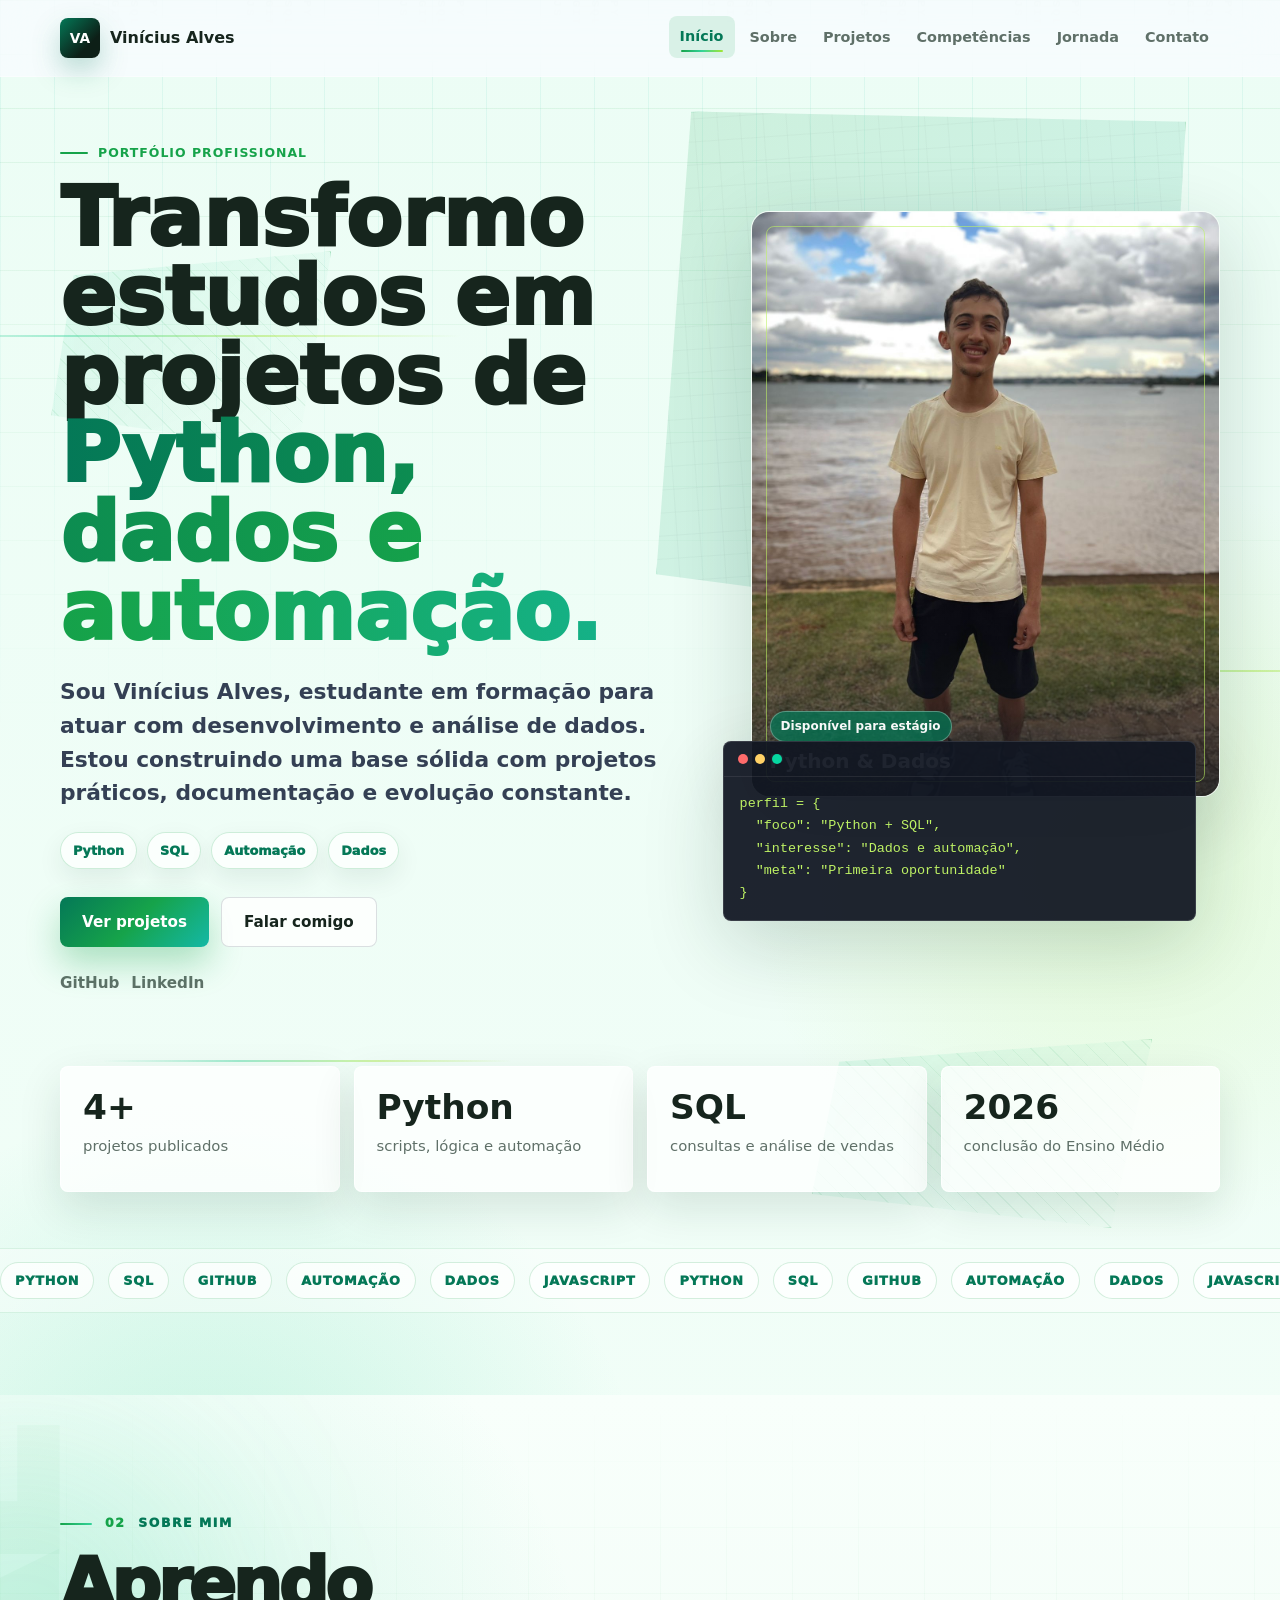
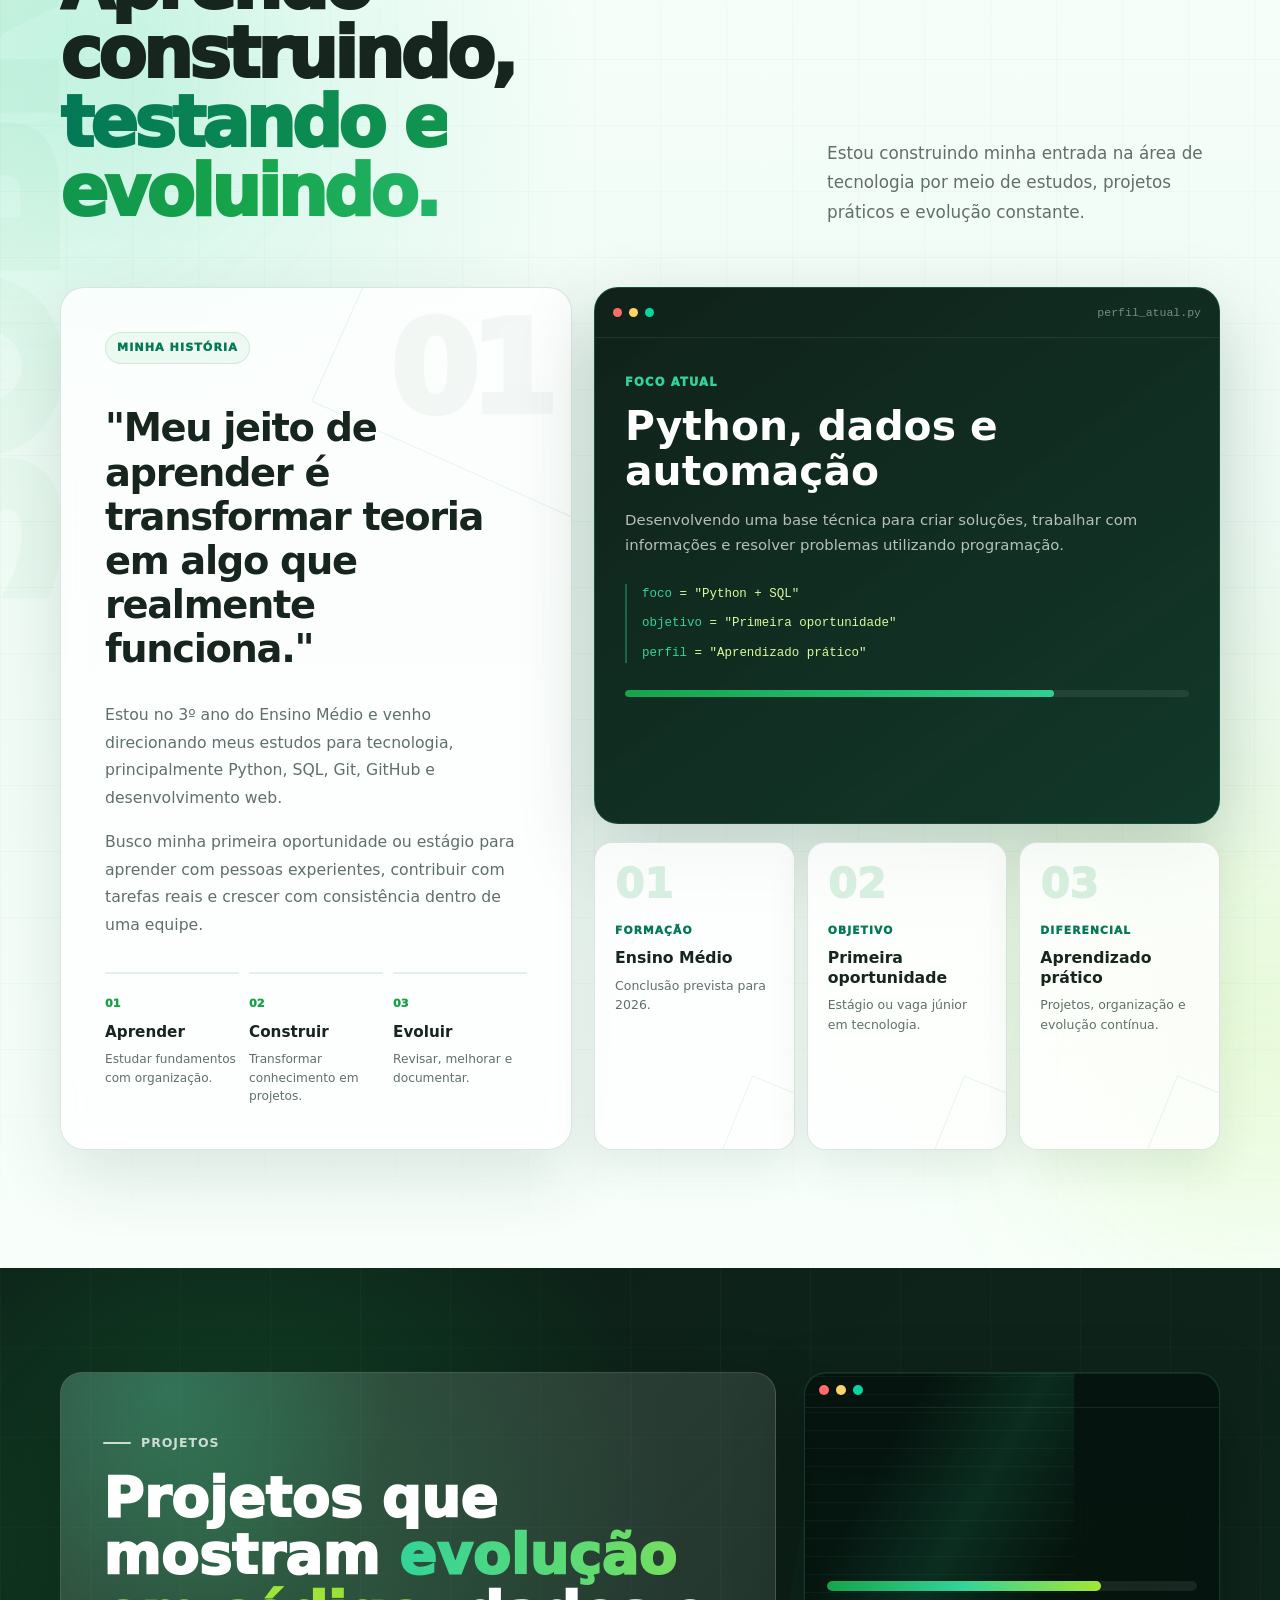
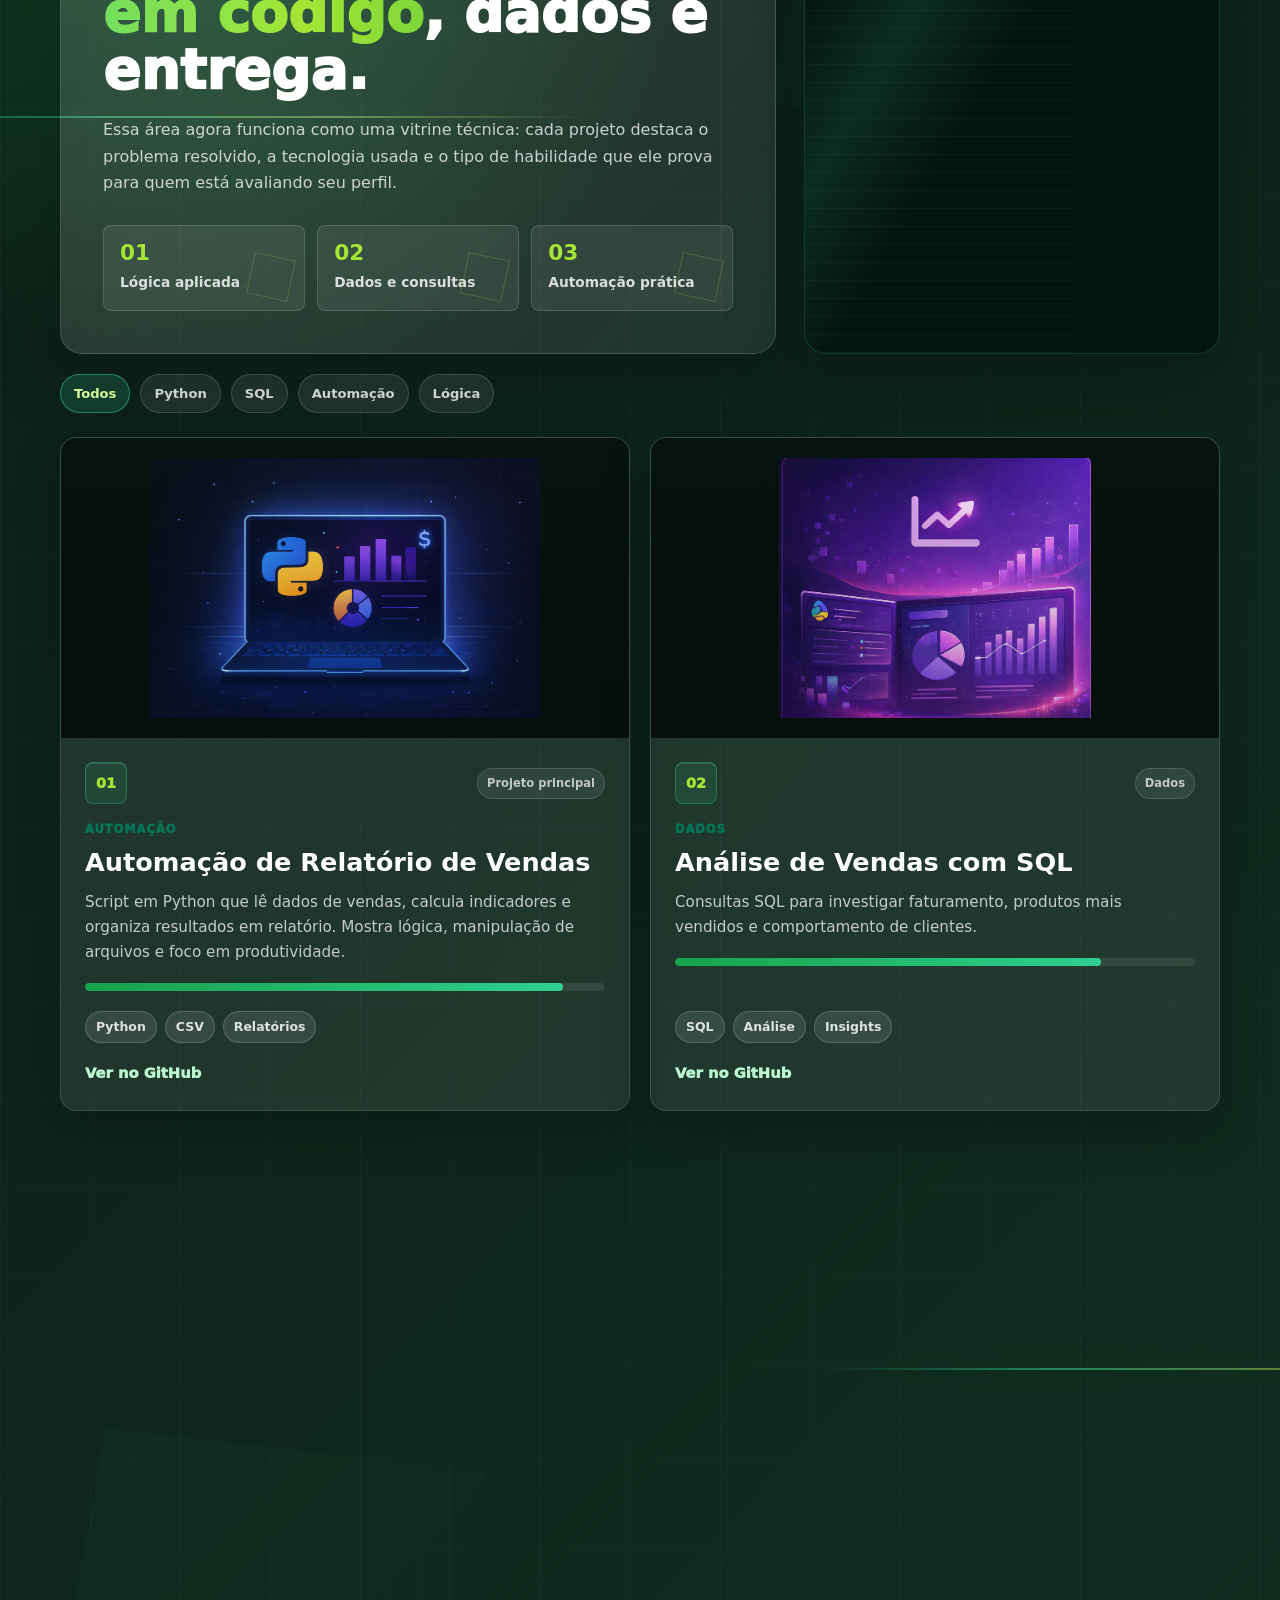
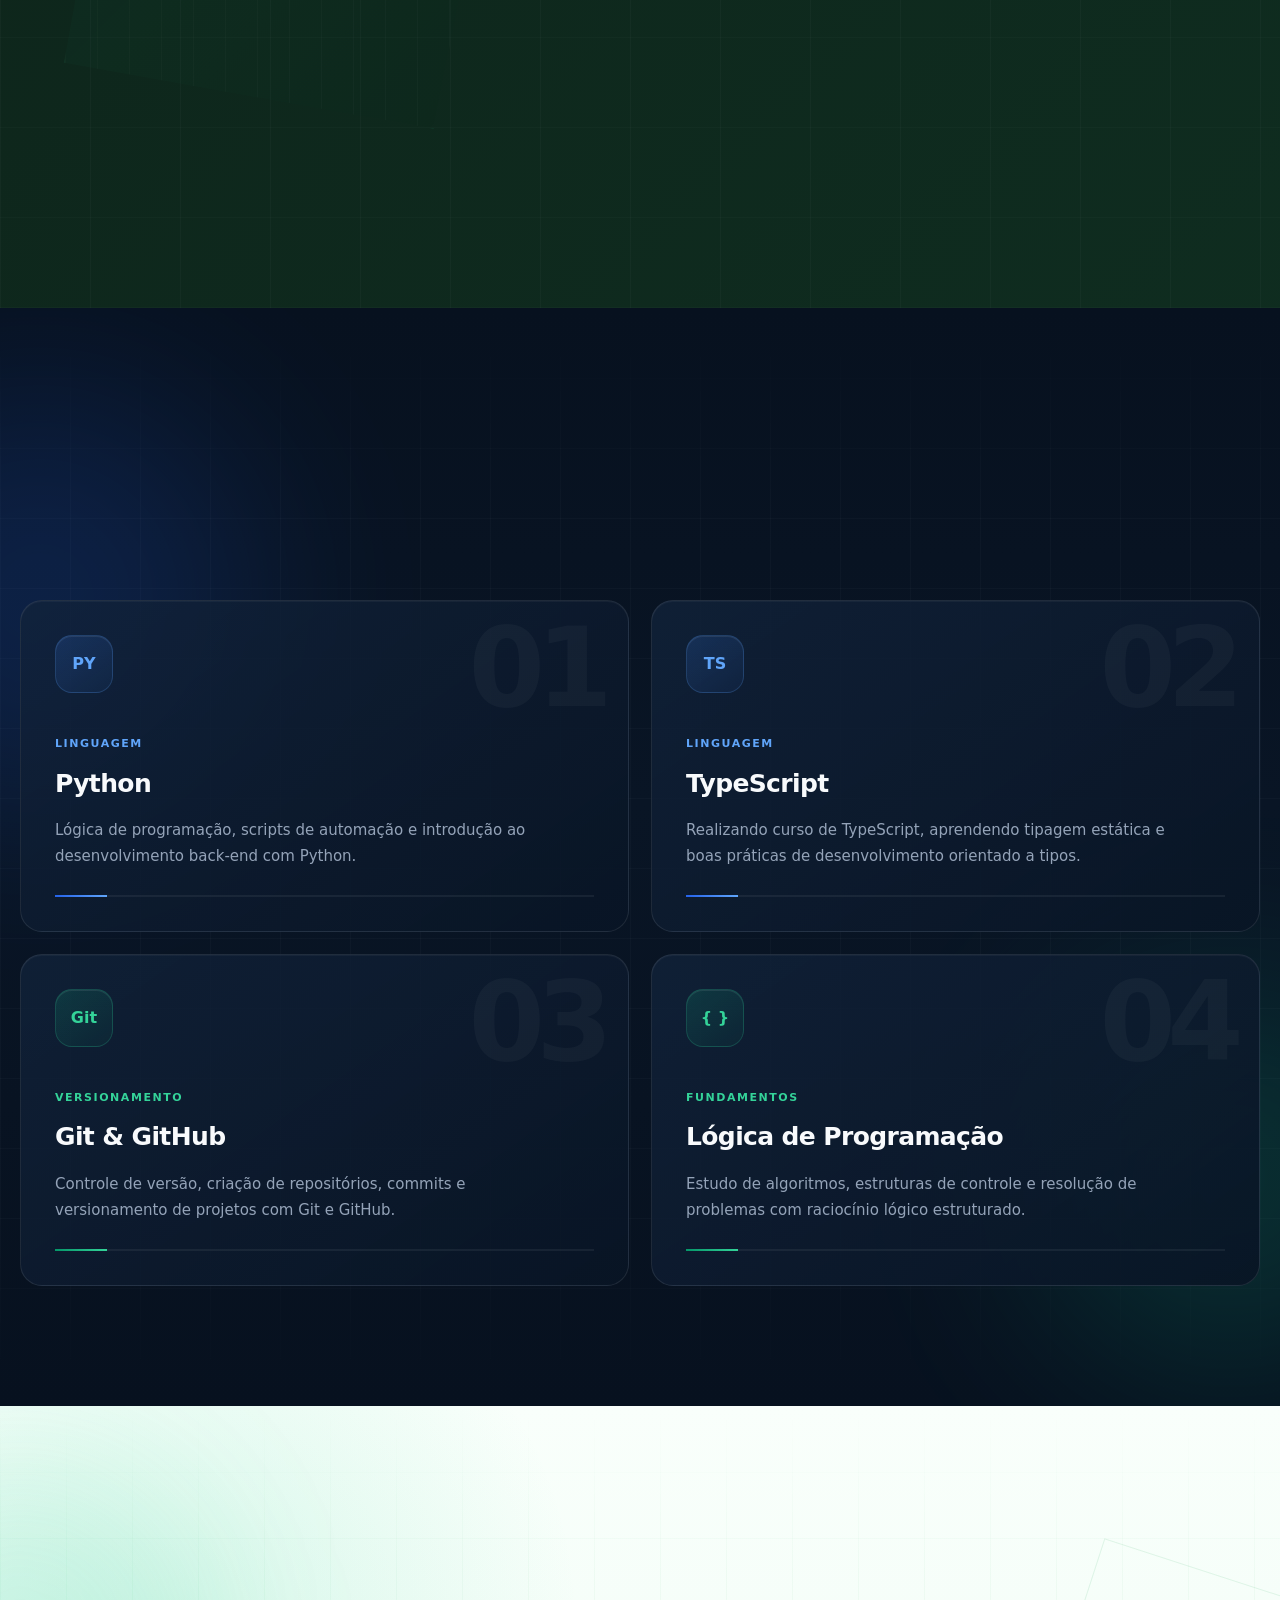
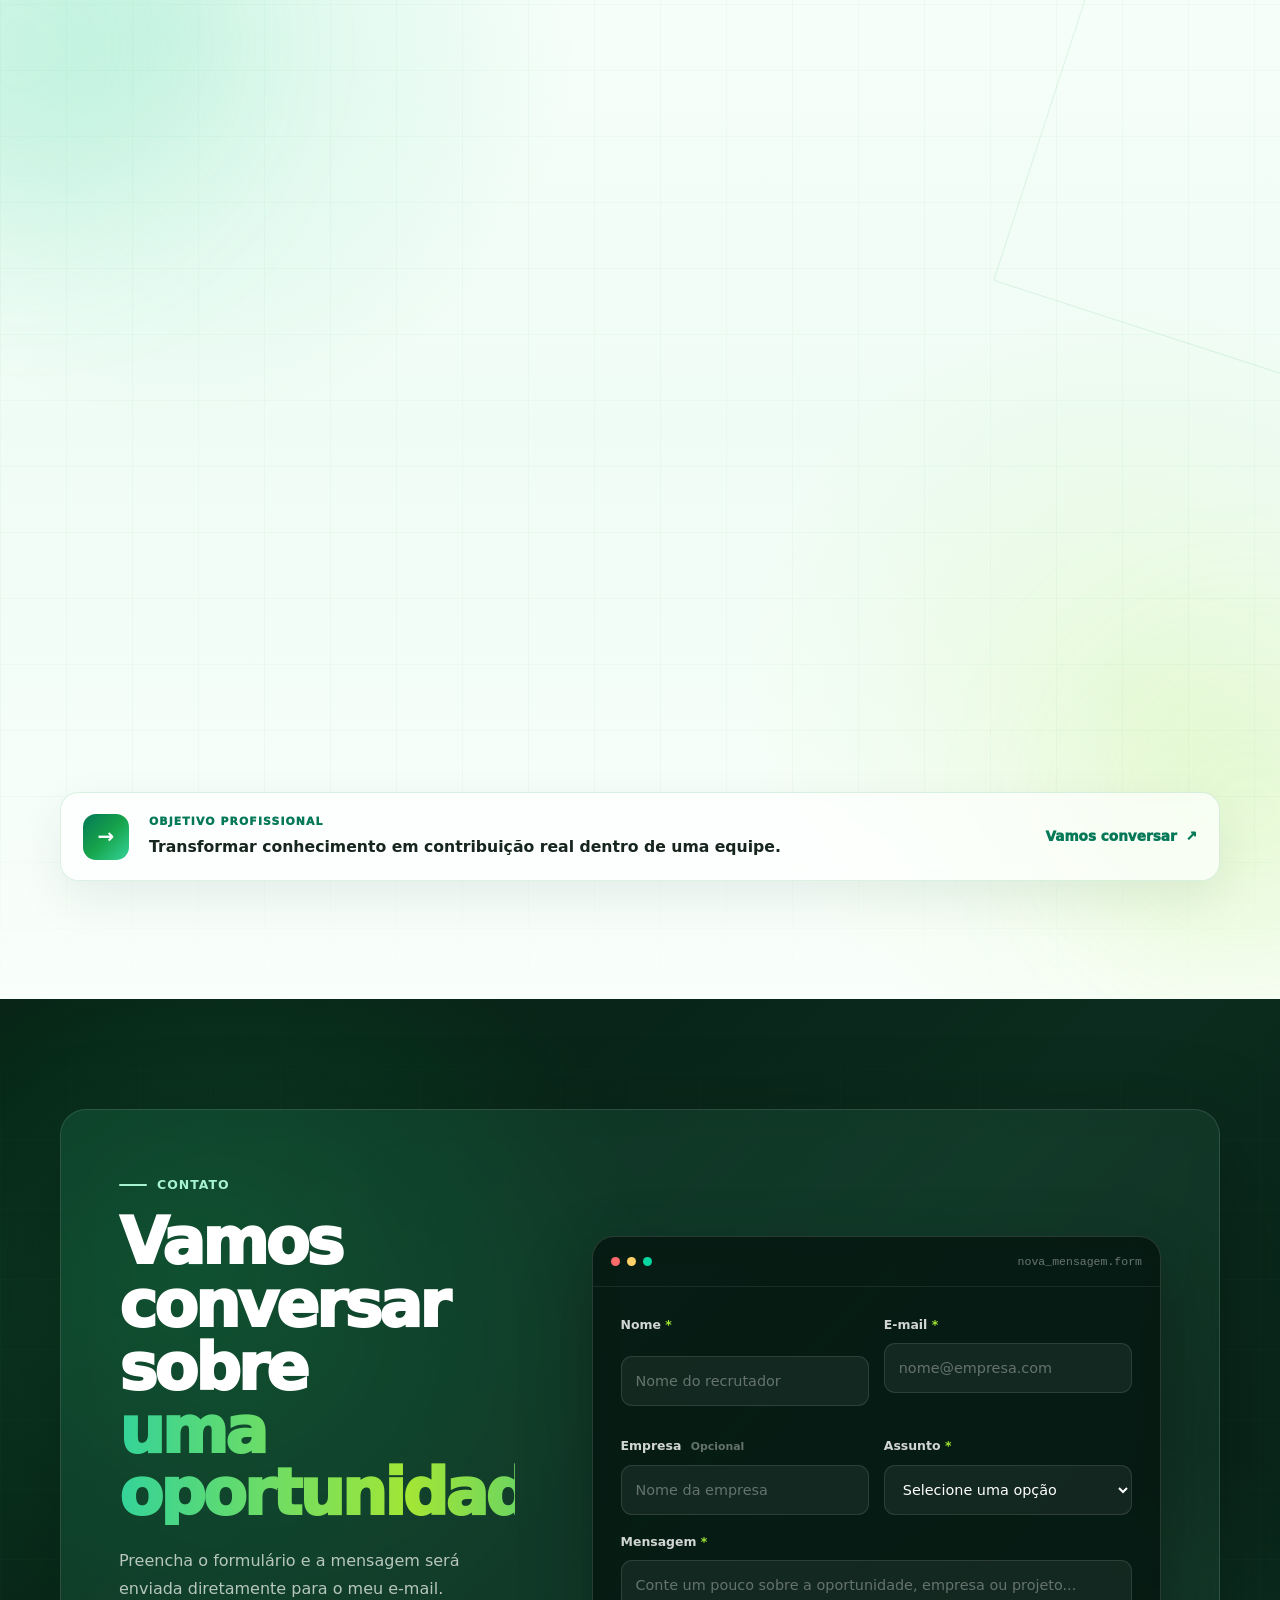
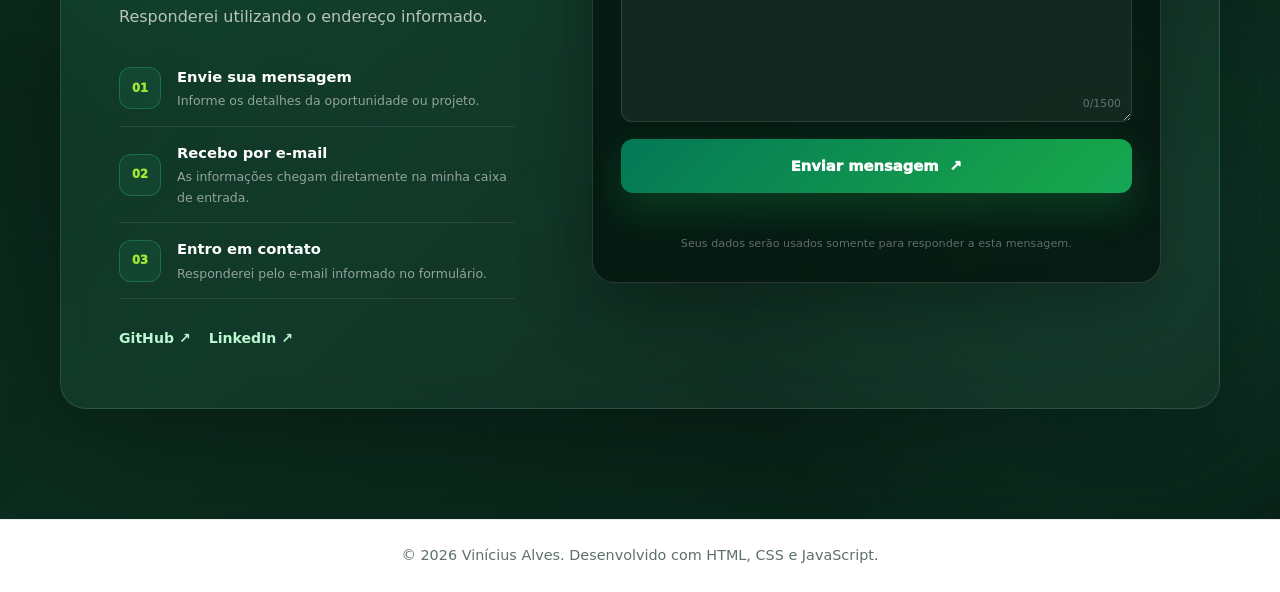
==== index.html @ f2eb9407 "Completa validação do campo de e-mail com JS, feedback visual e bloqueio antes do envio. Co-authored" ====
<!DOCTYPE html>
<html lang="pt-BR">
<head>
  <meta charset="UTF-8">
  <meta name="viewport" content="width=device-width, initial-scale=1.0">
  <meta name="description" content="Portfólio de Vinícius Alves, desenvolvedor Python em formação com foco em dados, automação e projetos práticos.">
  <title>Vinícius Alves | Python, Dados e Automação</title>
  <link rel="stylesheet" href="/style.css?v=20260711-2">
</head>
<body>
  <div class="scroll-progress" id="scroll-progress" aria-hidden="true"></div>
  <div class="cursor-glow" id="cursor-glow" aria-hidden="true"></div>
  <div class="matrix-rain" aria-hidden="true">
    <span style="--i: 0"></span>
    <span style="--i: 1"></span>
    <span style="--i: 2"></span>
    <span style="--i: 3"></span>
    <span style="--i: 4"></span>
    <span style="--i: 5"></span>
    <span style="--i: 6"></span>
    <span style="--i: 7"></span>
  </div>
  <a href="#main-content" class="skip-link">Pular para o conteúdo</a>

  <header class="header">
    <div class="container header-inner">
      <a class="brand" href="#inicio" aria-label="Voltar ao início">
        <span class="brand-mark">VA</span>
        <span>Vinícius Alves</span>
      </a>

      <button class="menu" id="menu" aria-label="Abrir menu" aria-expanded="false" aria-controls="nav">
        <span></span>
        <span></span>
      </button>

      <nav class="nav" id="nav" aria-label="Navegação principal">
        <a class="active" href="#inicio">Início</a>
        <a href="#sobre">Sobre</a>
        <a href="#projetos">Projetos</a>
        <a href="#habilidades">Competências</a>
        <a href="#jornada">Jornada</a>
        <a href="#contato">Contato</a>
      </nav>
    </div>
  </header>

  <main id="main-content">
    <section class="hero section-shell" id="inicio">
      <div class="hero-backdrop" aria-hidden="true">
        <span class="grid-layer"></span>
        <span class="mesh-panel panel-one"></span>
        <span class="mesh-panel panel-two"></span>
        <span class="code-line line-one"></span>
        <span class="code-line line-two"></span>
        <span class="code-line line-three"></span>
      </div>

      <div class="container hero-grid">
        <div class="hero-content reveal">
          <p class="eyebrow">Portfólio profissional</p>
          <h1>Transformo estudos em projetos de <span>Python, dados e automação.</span></h1>
          <p class="role">
            Sou Vinícius Alves, estudante em formação para atuar com desenvolvimento e análise de dados. Estou construindo uma base sólida com projetos práticos, documentação e evolução constante.
          </p>

          <div class="hero-badges" aria-label="Principais áreas">
            <span>Python</span>
            <span>SQL</span>
            <span>Automação</span>
            <span>Dados</span>
          </div>

          <div class="hero-actions">
            <a class="btn primary magnetic" href="#projetos">Ver projetos</a>
            <a class="btn secondary magnetic" href="mailto:viniciuscleberalves@gmail.com">Falar comigo</a>
          </div>

          <div class="hero-links" aria-label="Links profissionais">
            <a href="https://github.com/Vinicius1-dev" target="_blank" rel="noopener">GitHub</a>
            <a href="https://linkedin.com/in/vinicius-alves-silva-b666b6364" target="_blank" rel="noopener">LinkedIn</a>
          </div>
        </div>

        <aside class="profile-stage reveal" aria-label="Resumo profissional">
          <div class="photo-frame tilt-card">
            <img src="vinicius.jpg" alt="Foto profissional de Vinícius Alves">
            <div class="photo-caption">
              <span>Disponível para estágio</span>
              <strong>Python & Dados</strong>
            </div>
          </div>

          <div class="terminal-card" aria-label="Resumo técnico">
            <div class="terminal-top">
              <span></span>
              <span></span>
              <span></span>
            </div>
            <pre><code>perfil = {
  "foco": "Python + SQL",
  "interesse": "Dados e automação",
  "meta": "Primeira oportunidade"
}</code></pre>
          </div>
        </aside>
      </div>

      <div class="container metrics-grid reveal">
        <article>
          <strong data-count="4">0</strong>
          <span>projetos publicados</span>
        </article>
        <article>
          <strong>Python</strong>
          <span>scripts, lógica e automação</span>
        </article>
        <article>
          <strong>SQL</strong>
          <span>consultas e análise de vendas</span>
        </article>
        <article>
          <strong>2026</strong>
          <span>conclusão do Ensino Médio</span>
        </article>
      </div>

      <div class="tech-marquee" aria-hidden="true">
        <div>
          <span>Python</span>
          <span>SQL</span>
          <span>GitHub</span>
          <span>Automação</span>
          <span>Dados</span>
          <span>JavaScript</span>
          <span>Python</span>
          <span>SQL</span>
          <span>GitHub</span>
          <span>Automação</span>
          <span>Dados</span>
          <span>JavaScript</span>
        </div>
      </div>
    </section>

    <section id="sobre" class="about-pro">
      <div class="about-pro-orb about-pro-orb-one" aria-hidden="true"></div>
      <div class="about-pro-orb about-pro-orb-two" aria-hidden="true"></div>
      <span class="about-pro-word" aria-hidden="true">SOBRE</span>

      <div class="container">
        <div class="about-pro-heading reveal">
          <div>
            <p class="about-pro-kicker">
              <span>02</span>
              Sobre mim
            </p>

            <h2>
              Aprendo construindo,
              <span>testando e evoluindo.</span>
            </h2>
          </div>

          <p>
            Estou construindo minha entrada na área de tecnologia por meio de
            estudos, projetos práticos e evolução constante.
          </p>
        </div>

        <div class="about-pro-grid">
          <article class="about-story reveal">
            <span class="about-story-number">01</span>

            <div class="about-story-label">
              Minha história
            </div>

            <blockquote>
              "Meu jeito de aprender é transformar teoria em algo que
              realmente funciona."
            </blockquote>

            <div class="about-story-copy">
              <p>
                Estou no 3º ano do Ensino Médio e venho direcionando meus
                estudos para tecnologia, principalmente Python, SQL, Git,
                GitHub e desenvolvimento web.
              </p>

              <p>
                Busco minha primeira oportunidade ou estágio para aprender com
                pessoas experientes, contribuir com tarefas reais e crescer
                com consistência dentro de uma equipe.
              </p>
            </div>

            <div class="about-principles">
              <div>
                <span>01</span>
                <strong>Aprender</strong>
                <p>Estudar fundamentos com organização.</p>
              </div>

              <div>
                <span>02</span>
                <strong>Construir</strong>
                <p>Transformar conhecimento em projetos.</p>
              </div>

              <div>
                <span>03</span>
                <strong>Evoluir</strong>
                <p>Revisar, melhorar e documentar.</p>
              </div>
            </div>
          </article>

          <div class="about-pro-side">
            <article class="about-focus-card reveal tilt-card">
              <div class="about-focus-top">
                <div class="about-focus-dots" aria-hidden="true">
                  <span></span>
                  <span></span>
                  <span></span>
                </div>

                <span>perfil_atual.py</span>
              </div>

              <div class="about-focus-content">
                <span class="about-focus-label">Foco atual</span>

                <h3>Python, dados e automação</h3>

                <p>
                  Desenvolvendo uma base técnica para criar soluções,
                  trabalhar com informações e resolver problemas utilizando
                  programação.
                </p>

                <div class="about-code">
                  <span>
                    <i>foco</i>
                    = "Python + SQL"
                  </span>

                  <span>
                    <i>objetivo</i>
                    = "Primeira oportunidade"
                  </span>

                  <span>
                    <i>perfil</i>
                    = "Aprendizado prático"
                  </span>
                </div>

                <div class="about-focus-progress">
                  <span></span>
                </div>
              </div>
            </article>

            <div class="about-info-grid">
              <article class="about-info-card reveal">
                <span class="about-info-number">01</span>
                <span class="about-info-label">Formação</span>
                <strong>Ensino Médio</strong>
                <p>Conclusão prevista para 2026.</p>
              </article>

              <article class="about-info-card reveal">
                <span class="about-info-number">02</span>
                <span class="about-info-label">Objetivo</span>
                <strong>Primeira oportunidade</strong>
                <p>Estágio ou vaga júnior em tecnologia.</p>
              </article>

              <article class="about-info-card reveal">
                <span class="about-info-number">03</span>
                <span class="about-info-label">Diferencial</span>
                <strong>Aprendizado prático</strong>
                <p>Projetos, organização e evolução contínua.</p>
              </article>
            </div>
          </div>
        </div>
      </div>
    </section>

    <section class="projects-section" id="projetos">
      <div class="projects-atmosphere" aria-hidden="true">
        <span class="project-beam beam-a"></span>
        <span class="project-beam beam-b"></span>
        <span class="project-frame frame-a"></span>
        <span class="project-frame frame-b"></span>
      </div>

      <div class="container">
        <div class="projects-showcase reveal">
          <div class="projects-copy">
            <p class="section-kicker">Projetos</p>
            <h2 class="section-title">Projetos que mostram <span>evolução em código</span>, dados e entrega.</h2>
            <p>
              Essa área agora funciona como uma vitrine técnica: cada projeto destaca o problema resolvido, a tecnologia usada e o tipo de habilidade que ele prova para quem está avaliando seu perfil.
            </p>

            <div class="project-proof">
              <article>
                <strong>01</strong>
                <span>Lógica aplicada</span>
              </article>
              <article>
                <strong>02</strong>
                <span>Dados e consultas</span>
              </article>
              <article>
                <strong>03</strong>
                <span>Automação prática</span>
              </article>
            </div>
          </div>

          <aside class="project-console tilt-card" aria-label="Resumo animado dos projetos">
            <div class="terminal-top">
              <span></span>
              <span></span>
              <span></span>
            </div>
            <div class="console-stream">
              <span>vinicius@portfolio:~$ analisando_projetos</span>
              <span class="success">✓ Python: automação e lógica</span>
              <span class="success">✓ SQL: consultas e insights</span>
              <span class="success">✓ GitHub: repositórios publicados</span>
            </div>
            <div class="console-meter">
              <i></i>
            </div>
          </aside>
        </div>

        <div class="project-tabs reveal" aria-label="Filtrar projetos">
          <button class="active" type="button" data-filter="todos">Todos</button>
          <button type="button" data-filter="python">Python</button>
          <button type="button" data-filter="sql">SQL</button>
          <button type="button" data-filter="automacao">Automação</button>
          <button type="button" data-filter="logica">Lógica</button>
        </div>

        <div class="projects-grid">
          <article class="project-card reveal tilt-card" data-project="python automacao">
            <a class="project-image" href="https://github.com/Vinicius1-dev/Projeto-automa-o-vendas-com-Python" target="_blank" rel="noopener">
              <img src="assets/images/automacao.png" alt="Tela do projeto de automação de relatório de vendas">
            </a>
            <div class="project-body">
              <div class="project-head">
                <span class="project-index">01</span>
                <span class="project-status">Projeto principal</span>
              </div>
              <span class="project-type">Automação</span>
              <h3>Automação de Relatório de Vendas</h3>
              <p>
                Script em Python que lê dados de vendas, calcula indicadores e organiza resultados em relatório. Mostra lógica, manipulação de arquivos e foco em produtividade.
              </p>
              <div class="project-progress" aria-hidden="true">
                <i style="width: 92%"></i>
              </div>
              <div class="tags">
                <span>Python</span>
                <span>CSV</span>
                <span>Relatórios</span>
              </div>
              <a class="project-link" href="https://github.com/Vinicius1-dev/Projeto-automa-o-vendas-com-Python" target="_blank" rel="noopener">Ver no GitHub</a>
            </div>
          </article>

          <article class="project-card reveal tilt-card" data-project="sql dados">
            <a class="project-image" href="https://github.com/Vinicius1-dev/analise-vendas-sql" target="_blank" rel="noopener">
              <img src="assets/images/sql.png" alt="Tela do projeto de análise de vendas com SQL">
            </a>
            <div class="project-body">
              <div class="project-head">
                <span class="project-index">02</span>
                <span class="project-status">Dados</span>
              </div>
              <span class="project-type">Dados</span>
              <h3>Análise de Vendas com SQL</h3>
              <p>
                Consultas SQL para investigar faturamento, produtos mais vendidos e comportamento de clientes.
              </p>
              <div class="project-progress" aria-hidden="true">
                <i style="width: 82%"></i>
              </div>
              <div class="tags">
                <span>SQL</span>
                <span>Análise</span>
                <span>Insights</span>
              </div>
              <a class="project-link" href="https://github.com/Vinicius1-dev/analise-vendas-sql" target="_blank" rel="noopener">Ver no GitHub</a>
            </div>
          </article>

          <article class="project-card reveal tilt-card" data-project="python logica">
            <a class="project-image" href="https://github.com/Vinicius1-dev/cobra" target="_blank" rel="noopener">
              <img src="assets/images/cobrinha.png" alt="Tela do jogo da cobrinha em Python">
            </a>
            <div class="project-body">
              <div class="project-head">
                <span class="project-index">03</span>
                <span class="project-status">Lógica</span>
              </div>
              <span class="project-type">Lógica</span>
              <h3>Jogo da Cobrinha</h3>
              <p>
                Jogo em Python para praticar eventos, colisões, pontuação e organização de fluxo.
              </p>
              <div class="project-progress" aria-hidden="true">
                <i style="width: 74%"></i>
              </div>
              <div class="tags">
                <span>Python</span>
                <span>Game loop</span>
                <span>Lógica</span>
              </div>
              <a class="project-link" href="https://github.com/Vinicius1-dev/cobra" target="_blank" rel="noopener">Ver no GitHub</a>
            </div>
          </article>

          <article class="project-card reveal tilt-card" data-project="python fundamentos">
            <a class="project-image" href="https://github.com/Vinicius1-dev/calculadora-python/tree/main" target="_blank" rel="noopener">
              <img src="assets/images/calculadora.png" alt="Tela do projeto calculadora em Python">
            </a>
            <div class="project-body">
              <div class="project-head">
                <span class="project-index">04</span>
                <span class="project-status">Base</span>
              </div>
              <span class="project-type">Fundamentos</span>
              <h3>Calculadora</h3>
              <p>
                Aplicação criada para praticar funções, entrada de dados, operações matemáticas e validação básica.
              </p>
              <div class="project-progress" aria-hidden="true">
                <i style="width: 68%"></i>
              </div>
              <div class="tags">
                <span>Python</span>
                <span>Funções</span>
                <span>Operações</span>
              </div>
              <a class="project-link" href="https://github.com/Vinicius1-dev/calculadora-python/tree/main" target="_blank" rel="noopener">Ver no GitHub</a>
            </div>
          </article>
        </div>
      </div>
    </section>

    <section class="skills-pro" id="habilidades">
      <div class="skills-pro-glow skills-pro-glow-1"></div>
      <div class="skills-pro-glow skills-pro-glow-2"></div>

      <div class="skills-pro-container">
        <div class="skills-pro-header reveal-skill">
          <div>
            <span class="skills-pro-kicker">
              <span>01</span>
              HABILIDADES
            </span>

            <h2>
              Experiência
              <span>técnica</span>
            </h2>
          </div>

          <p>
            Tecnologias que estou estudando e aplicando em projetos pessoais.
          </p>
        </div>

        <div class="skills-pro-grid">

          <article class="skill-pro-card reveal-skill">
            <span class="skill-pro-number">01</span>

            <div class="skill-pro-icon">
              <span>PY</span>
            </div>

            <div class="skill-pro-content">
              <span class="skill-pro-category">
                Linguagem
              </span>

              <h3>Python</h3>

              <p>
                Lógica de programação, scripts de automação e introdução ao
                desenvolvimento back-end com Python.
              </p>
            </div>

            <div class="skill-pro-bottom">
              <span></span>
            </div>
          </article>

          <article class="skill-pro-card reveal-skill">
            <span class="skill-pro-number">02</span>

            <div class="skill-pro-icon">
              <span>TS</span>
            </div>

            <div class="skill-pro-content">
              <span class="skill-pro-category">
                Linguagem
              </span>

              <h3>TypeScript</h3>

              <p>
                Realizando curso de TypeScript, aprendendo tipagem estática e
                boas práticas de desenvolvimento orientado a tipos.
              </p>
            </div>

            <div class="skill-pro-bottom">
              <span></span>
            </div>
          </article>

          <article class="skill-pro-card reveal-skill">
            <span class="skill-pro-number">03</span>

            <div class="skill-pro-icon skill-pro-icon-green">
              <span>Git</span>
            </div>

            <div class="skill-pro-content">
              <span class="skill-pro-category skill-category-green">
                Versionamento
              </span>

              <h3>Git & GitHub</h3>

              <p>
                Controle de versão, criação de repositórios, commits e
                versionamento de projetos com Git e GitHub.
              </p>
            </div>

            <div class="skill-pro-bottom skill-bottom-green">
              <span></span>
            </div>
          </article>

          <article class="skill-pro-card reveal-skill">
            <span class="skill-pro-number">04</span>

            <div class="skill-pro-icon skill-pro-icon-green">
              <span>{ }</span>
            </div>

            <div class="skill-pro-content">
              <span class="skill-pro-category skill-category-green">
                Fundamentos
              </span>

              <h3>Lógica de Programação</h3>

              <p>
                Estudo de algoritmos, estruturas de controle e resolução de
                problemas com raciocínio lógico estruturado.
              </p>
            </div>

            <div class="skill-pro-bottom skill-bottom-green">
              <span></span>
            </div>
          </article>

        </div>
      </div>
    </section>

    <section id="jornada" class="journey-section journey-pro">
      <div class="journey-orb journey-orb-one" aria-hidden="true"></div>
      <div class="journey-orb journey-orb-two" aria-hidden="true"></div>

      <div class="container">
        <div class="journey-pro-heading reveal">
          <div>
            <p class="journey-pro-kicker">
              <span>03</span>
              Jornada
            </p>

            <h2>
              O caminho que estou
              <span>construindo.</span>
            </h2>
          </div>

          <p class="journey-pro-intro">
            Minha evolução acontece por etapas: primeiro construo projetos,
            depois aprofundo meus conhecimentos e me preparo para transformar
            aprendizado em experiência profissional.
          </p>
        </div>

        <div class="journey-roadmap reveal">

          <article class="journey-step journey-current">
            <div class="journey-marker">
              <span>01</span>
            </div>

            <div class="journey-card tilt-card">
              <div class="journey-card-top">
                <span class="journey-stage">Agora</span>

                <span class="journey-status">
                  <i></i>
                  Em andamento
                </span>
              </div>

              <div class="journey-icon">
                &lt;/&gt;
              </div>

              <span class="journey-card-number">01</span>

              <h3>Projetos práticos no GitHub</h3>

              <p>
                Organizando repositórios, melhorando descrições e criando
                soluções com Python e SQL.
              </p>

              <div class="journey-tags">
                <span>Python</span>
                <span>SQL</span>
                <span>GitHub</span>
              </div>

              <div class="journey-card-line">
                <span></span>
              </div>
            </div>
          </article>

          <article class="journey-step">
            <div class="journey-marker">
              <span>02</span>
            </div>

            <div class="journey-card tilt-card">
              <div class="journey-card-top">
                <span class="journey-stage">Estudos</span>

                <span class="journey-label">
                  Evolução contínua
                </span>
              </div>

              <div class="journey-icon journey-icon-mint">
                SQL
              </div>

              <span class="journey-card-number">02</span>

              <h3>Python, dados e web</h3>

              <p>
                Consolidando lógica, consultas, estrutura de páginas e boas
                práticas de versionamento.
              </p>

              <div class="journey-tags">
                <span>Dados</span>
                <span>Web</span>
                <span>Git</span>
              </div>

              <div class="journey-card-line journey-line-mint">
                <span></span>
              </div>
            </div>
          </article>

          <article class="journey-step">
            <div class="journey-marker">
              <span>03</span>
            </div>

            <div class="journey-card journey-future tilt-card">
              <div class="journey-card-top">
                <span class="journey-stage">2026</span>

                <span class="journey-label">
                  Próximo marco
                </span>
              </div>

              <div class="journey-icon journey-icon-lime">
                ✓
              </div>

              <span class="journey-card-number">03</span>

              <h3>Conclusão do Ensino Médio</h3>

              <p>
                Preparação para entrar no mercado como estagiário ou
                profissional júnior em formação.
              </p>

              <div class="journey-tags">
                <span>Estágio</span>
                <span>Tecnologia</span>
                <span>Carreira</span>
              </div>

              <div class="journey-card-line journey-line-lime">
                <span></span>
              </div>
            </div>
          </article>

        </div>

        <div class="journey-message reveal">
          <div class="journey-message-icon">
            →
          </div>

          <div>
            <span>Objetivo profissional</span>

            <strong>
              Transformar conhecimento em contribuição real dentro de uma equipe.
            </strong>
          </div>

          <a href="#contato">
            Vamos conversar
            <span>↗</span>
          </a>
        </div>
      </div>
    </section>

    <section class="contact contact-form-section" id="contato">
      <div class="container">
        <div class="contact-form-card reveal">
          <div class="contact-form-intro">
            <p class="section-kicker">Contato</p>

            <h2 class="section-title">
              Vamos conversar sobre
              <span>uma oportunidade?</span>
            </h2>

            <p class="contact-text">
              Preencha o formulário e a mensagem será enviada diretamente
              para o meu e-mail. Responderei utilizando o endereço informado.
            </p>

            <div class="contact-form-details">
              <article>
                <span>01</span>

                <div>
                  <strong>Envie sua mensagem</strong>
                  <p>Informe os detalhes da oportunidade ou projeto.</p>
                </div>
              </article>

              <article>
                <span>02</span>

                <div>
                  <strong>Recebo por e-mail</strong>
                  <p>As informações chegam diretamente na minha caixa de entrada.</p>
                </div>
              </article>

              <article>
                <span>03</span>

                <div>
                  <strong>Entro em contato</strong>
                  <p>Responderei pelo e-mail informado no formulário.</p>
                </div>
              </article>
            </div>

            <div class="contact-social-links">
              <a
                href="https://github.com/Vinicius1-dev"
                target="_blank"
                rel="noopener"
              >
                GitHub ↗
              </a>

              <a
                href="https://linkedin.com/in/vinicius-alves-silva-b666b6364"
                target="_blank"
                rel="noopener"
              >
                LinkedIn ↗
              </a>
            </div>
          </div>

          <form
            class="contact-form"
            id="contact-form"
            action="https://formspree.io/f/mgogwyez"
            method="POST"
          >
            <div class="contact-form-top">
              <div class="contact-form-dots" aria-hidden="true">
                <span></span>
                <span></span>
                <span></span>
              </div>

              <span>nova_mensagem.form</span>
            </div>

            <div class="contact-form-content">
              <div class="form-row">
                <div class="form-group">
                  <label for="contact-name">
                    Nome
                    <span aria-hidden="true">*</span>
                  </label>

                  <input
                    id="contact-name"
                    name="name"
                    type="text"
                    placeholder="Nome do recrutador"
                    autocomplete="name"
                    maxlength="80"
                    required
                  >
                </div>

                <div class="form-group" id="contact-email-group">
                  <label for="contact-email">
                    E-mail
                    <span aria-hidden="true">*</span>
                  </label>

                  <input
                    id="contact-email"
                    name="email"
                    type="email"
                    inputmode="email"
                    placeholder="nome@empresa.com"
                    autocomplete="email"
                    autocapitalize="none"
                    spellcheck="false"
                    maxlength="120"
                    pattern="[^\s@]+@[^\s@]+\.[A-Za-z]{2,}"
                    aria-describedby="contact-email-feedback"
                    required
                  >

                  <small
                    class="email-feedback"
                    id="contact-email-feedback"
                    aria-live="polite"
                  ></small>
                </div>
              </div>

              <div class="form-row">
                <div class="form-group">
                  <label for="contact-company">
                    Empresa
                    <small>Opcional</small>
                  </label>

                  <input
                    id="contact-company"
                    name="company"
                    type="text"
                    placeholder="Nome da empresa"
                    autocomplete="organization"
                    maxlength="100"
                  >
                </div>

                <div class="form-group">
                  <label for="contact-subject">
                    Assunto
                    <span aria-hidden="true">*</span>
                  </label>

                  <select
                    id="contact-subject"
                    name="subject"
                    required
                  >
                    <option value="" selected disabled>
                      Selecione uma opção
                    </option>

                    <option value="Oportunidade de estágio">
                      Oportunidade de estágio
                    </option>

                    <option value="Vaga júnior">
                      Vaga júnior
                    </option>

                    <option value="Projeto">
                      Projeto
                    </option>

                    <option value="Networking">
                      Networking
                    </option>

                    <option value="Outro assunto">
                      Outro assunto
                    </option>
                  </select>
                </div>
              </div>

              <div class="form-group">
                <label for="contact-message">
                  Mensagem
                  <span aria-hidden="true">*</span>
                </label>

                <textarea
                  id="contact-message"
                  name="message"
                  rows="6"
                  placeholder="Conte um pouco sobre a oportunidade, empresa ou projeto..."
                  minlength="10"
                  maxlength="1500"
                  required
                ></textarea>

                <div class="message-counter">
                  <span id="message-count">0</span>/1500
                </div>
              </div>

              <div
                class="form-honeypot"
                aria-hidden="true"
              >
                <label for="contact-website">
                  Não preencha este campo
                </label>

                <input
                  id="contact-website"
                  name="website"
                  type="text"
                  tabindex="-1"
                  autocomplete="off"
                >
              </div>

              <input
                type="hidden"
                name="_subject"
                value="Nova mensagem pelo portfólio de Vinícius Alves"
              >

              <button
                class="contact-submit magnetic"
                id="contact-submit"
                type="submit"
              >
                <span class="contact-submit-text">
                  Enviar mensagem
                </span>

                <span class="contact-submit-icon" aria-hidden="true">
                  ↗
                </span>

                <span class="contact-submit-loader" aria-hidden="true"></span>
              </button>

              <p
                class="contact-form-status"
                id="contact-form-status"
                role="status"
                aria-live="polite"
              ></p>

              <p class="contact-form-privacy">
                Seus dados serão usados somente para responder a esta mensagem.
              </p>
            </div>
          </form>
        </div>
      </div>
    </section>
  </main>

  <footer class="footer">
    <div class="container">
      <p>&copy; <span id="year"></span> Vinícius Alves. Desenvolvido com HTML, CSS e JavaScript.</p>
    </div>
  </footer>

  <button class="back-to-top" id="back-to-top" type="button" aria-label="Voltar ao topo">↑</button>

  <script src="/script.js?v=20260711-2" defer></script>
</body>
</html>
---- style.css ----
*, *::before, *::after {
  box-sizing: border-box;
}

* {
  margin: 0;
}

:root {
  --bg: #f2fbf6;
  --ink: #10131a;
  --ink-2: #16251d;
  --muted: #5f7068;
  --line: rgba(16, 78, 49, 0.14);
  --card: rgba(255, 255, 255, 0.82);
  --card-strong: #ffffff;
  --green: #16a34a;
  --green-dark: #047857;
  --mint: #34d399;
  --lime: #a3e635;
  --cyan: #14b8a6;
  --blue: #0f766e;
  --coral: #eab308;
  --gold: #bef264;
  --dark: #0d1f17;
  --shadow: 0 24px 80px rgba(8, 51, 32, 0.18);
  --shadow-soft: 0 16px 44px rgba(8, 51, 32, 0.12);
  --radius: 8px;
  --max-width: 1160px;
  --font: Inter, ui-sans-serif, system-ui, -apple-system, BlinkMacSystemFont, "Segoe UI", sans-serif;
}

html {
  scroll-behavior: smooth;
  scroll-padding-top: 96px;
}

body {
  min-width: 320px;
  overflow-x: hidden;
  background:
    radial-gradient(circle at 16% 18%, rgba(52, 211, 153, 0.24), transparent 28rem),
    radial-gradient(circle at 88% 10%, rgba(163, 230, 53, 0.16), transparent 24rem),
    linear-gradient(180deg, #ecfdf5 0%, #f8fffb 40%, #f2fbf6 100%);
  color: var(--ink);
  font-family: var(--font);
  line-height: 1.65;
  -webkit-font-smoothing: antialiased;
  text-rendering: optimizeLegibility;
}

body::before {
  content: "";
  position: fixed;
  inset: 0;
  z-index: -3;
  background-image:
    linear-gradient(rgba(22, 163, 74, 0.1) 1px, transparent 1px),
    linear-gradient(90deg, rgba(20, 184, 166, 0.09) 1px, transparent 1px);
  background-size: 54px 54px;
  mask-image: linear-gradient(180deg, #000 0%, transparent 82%);
  pointer-events: none;
}

::selection {
  background: rgba(22, 163, 74, 0.24);
  color: var(--ink-2);
}

img {
  display: block;
  max-width: 100%;
}

a {
  color: inherit;
  text-decoration: none;
}

button {
  border: 0;
  background: transparent;
  color: inherit;
  cursor: pointer;
  font: inherit;
}

.container {
  width: min(calc(100% - 40px), var(--max-width));
  margin-inline: auto;
}

.scroll-progress {
  position: fixed;
  inset: 0 auto auto 0;
  z-index: 300;
  width: 0;
  height: 3px;
  background: linear-gradient(90deg, var(--green), var(--mint), var(--lime));
  box-shadow: 0 0 22px rgba(22, 163, 74, 0.42);
}

.cursor-glow {
  position: fixed;
  left: 0;
  top: 0;
  z-index: 250;
  width: 220px;
  height: 220px;
  border-radius: 50%;
  background: radial-gradient(circle, rgba(52, 211, 153, 0.2), rgba(190, 242, 100, 0.08) 38%, transparent 68%);
  mix-blend-mode: multiply;
  opacity: 0;
  pointer-events: none;
  transform: translate3d(-50%, -50%, 0);
  transition: opacity 240ms ease;
}

body.is-pointer-active .cursor-glow {
  opacity: 1;
}

.matrix-rain {
  position: fixed;
  inset: 0;
  z-index: -2;
  overflow: hidden;
  pointer-events: none;
}

.matrix-rain span {
  position: absolute;
  top: -160px;
  left: calc(9% + var(--i) * 12%);
  width: 1px;
  height: 160px;
  background: linear-gradient(180deg, transparent, rgba(22, 163, 74, 0.28), transparent);
  opacity: 0.42;
  animation: matrixFall calc(9s + var(--i) * 0.7s) linear infinite;
  animation-delay: calc(var(--i) * -1.1s);
}

.matrix-rain span::after {
  content: "PY SQL GIT JS";
  position: absolute;
  top: 100%;
  left: -28px;
  color: rgba(4, 120, 87, 0.2);
  font-family: Consolas, "Courier New", monospace;
  font-size: 0.72rem;
  font-weight: 800;
  letter-spacing: 0.18em;
  writing-mode: vertical-rl;
}

.skip-link {
  position: fixed;
  top: 16px;
  left: 50%;
  z-index: 999;
  padding: 10px 16px;
  border-radius: var(--radius);
  background: var(--dark);
  color: #fff;
  transform: translate(-50%, -140%);
  transition: transform 180ms ease;
}

.skip-link:focus {
  transform: translate(-50%, 0);
}

a:focus-visible,
button:focus-visible {
  outline: 3px solid rgba(52, 211, 153, 0.58);
  outline-offset: 4px;
}

.header {
  position: fixed;
  inset: 0 0 auto;
  z-index: 100;
  border-bottom: 1px solid rgba(255, 255, 255, 0.48);
  background: rgba(249, 251, 255, 0.76);
  backdrop-filter: blur(20px);
  -webkit-backdrop-filter: blur(20px);
  transition: background 220ms ease, box-shadow 220ms ease, border-color 220ms ease;
}

.header.scrolled {
  border-color: rgba(19, 32, 52, 0.08);
  background: rgba(255, 255, 255, 0.92);
  box-shadow: 0 12px 34px rgba(18, 23, 34, 0.08);
}

.header-inner {
  display: flex;
  min-height: 76px;
  align-items: center;
  justify-content: space-between;
  gap: 24px;
}

.brand {
  display: inline-flex;
  align-items: center;
  gap: 10px;
  color: var(--ink-2);
  font-weight: 900;
}

.brand-mark {
  display: inline-grid;
  width: 40px;
  height: 40px;
  place-items: center;
  border-radius: var(--radius);
  background: linear-gradient(135deg, var(--green-dark), #0d1f17 70%);
  color: #fff;
  font-size: 0.86rem;
  letter-spacing: 0;
  box-shadow: 0 12px 28px rgba(4, 120, 87, 0.26);
}

.nav {
  display: flex;
  align-items: center;
  gap: 4px;
}

.nav a {
  position: relative;
  overflow: hidden;
  border-radius: var(--radius);
  color: var(--muted);
  font-size: 0.9rem;
  font-weight: 800;
  padding: 9px 11px;
  transition: background 180ms ease, color 180ms ease, transform 180ms ease;
}

.nav a::after {
  content: "";
  position: absolute;
  inset: auto 12px 6px;
  height: 2px;
  border-radius: 999px;
  background: linear-gradient(90deg, var(--green), var(--mint), var(--lime));
  transform: scaleX(0);
  transform-origin: left;
  transition: transform 220ms ease;
}

.nav a:hover,
.nav a.active {
  background: rgba(22, 163, 74, 0.12);
  color: var(--green-dark);
  transform: translateY(-1px);
}

.nav a:hover::after,
.nav a.active::after {
  transform: scaleX(1);
}

.menu {
  display: none;
  width: 44px;
  height: 44px;
  position: relative;
  border: 1px solid var(--line);
  border-radius: var(--radius);
  background: rgba(255, 255, 255, 0.78);
}

.menu span {
  display: block;
  position: absolute;
  left: 50%;
  top: 50%;
  width: 20px;
  height: 2px;
  border-radius: 999px;
  background: var(--ink-2);
  transform: translate(-50%, -50%);
  transition: transform 180ms ease, opacity 180ms ease;
}

.menu span:first-child {
  transform: translate(-50%, calc(-50% - 4px));
}

.menu span + span {
  transform: translate(-50%, calc(-50% + 4px));
}

.menu.open span:first-child {
  transform: translate(-50%, -50%) rotate(45deg);
}

.menu.open span:last-child {
  transform: translate(-50%, -50%) rotate(-45deg);
}

.section-shell {
  position: relative;
  isolation: isolate;
}

.hero {
  min-height: 100vh;
  overflow: hidden;
  padding: 136px 0 82px;
}

.hero-backdrop {
  position: absolute;
  inset: 0;
  z-index: -2;
  overflow: hidden;
}

.grid-layer {
  position: absolute;
  inset: 96px 6vw auto auto;
  width: min(44vw, 560px);
  aspect-ratio: 1;
  border: 1px solid rgba(22, 163, 74, 0.2);
  background:
    linear-gradient(135deg, rgba(22, 163, 74, 0.14), rgba(20, 184, 166, 0.14)),
    repeating-linear-gradient(0deg, transparent 0 22px, rgba(18, 23, 34, 0.06) 23px),
    repeating-linear-gradient(90deg, transparent 0 22px, rgba(18, 23, 34, 0.06) 23px);
  clip-path: polygon(12% 0, 100% 8%, 88% 100%, 0 82%);
  transform: rotate(-4deg);
  animation: panelDrift 9s ease-in-out infinite;
}

.mesh-panel {
  position: absolute;
  border: 1px solid rgba(22, 163, 74, 0.18);
  background:
    linear-gradient(135deg, rgba(52, 211, 153, 0.12), rgba(255, 255, 255, 0.04)),
    repeating-linear-gradient(45deg, rgba(22, 163, 74, 0.08) 0 1px, transparent 1px 14px);
  clip-path: polygon(8% 12%, 100% 0, 88% 100%, 0 82%);
  filter: drop-shadow(0 24px 40px rgba(4, 120, 87, 0.08));
  animation: floatPanel 12s ease-in-out infinite;
}

.panel-one {
  inset: 18% auto auto 4%;
  width: min(26vw, 280px);
  aspect-ratio: 1.4;
}

.panel-two {
  inset: auto 10% 12% auto;
  width: min(30vw, 340px);
  aspect-ratio: 1.8;
  animation-delay: -4s;
}

.code-line {
  position: absolute;
  height: 2px;
  border-radius: 999px;
  background: linear-gradient(90deg, transparent, var(--mint), var(--lime), transparent);
  opacity: 0.42;
  animation: scanLine 5.5s ease-in-out infinite;
}

.line-one {
  top: 24%;
  left: -10%;
  width: 46%;
}

.line-two {
  top: 48%;
  right: -14%;
  width: 48%;
  animation-delay: 1.2s;
}

.line-three {
  top: 76%;
  left: 8%;
  width: 32%;
  animation-delay: 2.1s;
}

.hero-grid {
  display: grid;
  grid-template-columns: minmax(0, 1.05fr) minmax(330px, 0.82fr);
  align-items: center;
  gap: clamp(46px, 7vw, 92px);
}

.hero-content {
  max-width: 760px;
}

.eyebrow,
.section-kicker {
  display: inline-flex;
  align-items: center;
  gap: 10px;
  color: var(--green);
  font-size: 0.78rem;
  font-weight: 900;
  letter-spacing: 0.08em;
  margin-bottom: 16px;
  text-transform: uppercase;
}

.eyebrow::before,
.section-kicker::before {
  content: "";
  width: 28px;
  height: 2px;
  border-radius: 999px;
  background: currentColor;
}

h1 {
  max-width: 810px;
  color: var(--ink-2);
  font-size: clamp(2.7rem, 6.4vw, 5.35rem);
  font-weight: 950;
  letter-spacing: 0;
  line-height: 0.96;
  margin-bottom: 24px;
}

h1 span {
  color: var(--green-dark);
  background: linear-gradient(90deg, var(--green-dark), var(--green), var(--cyan), var(--lime), var(--green-dark));
  background-size: 240% 100%;
  -webkit-background-clip: text;
  background-clip: text;
  -webkit-text-fill-color: transparent;
  animation: gradientText 6s ease-in-out infinite;
}

.role {
  max-width: 700px;
  color: #344054;
  font-size: clamp(1.08rem, 1.9vw, 1.36rem);
  font-weight: 650;
  line-height: 1.55;
  margin-bottom: 30px;
}

.hero-badges {
  display: flex;
  flex-wrap: wrap;
  gap: 10px;
  margin: -8px 0 28px;
}

.hero-badges span {
  border: 1px solid rgba(22, 163, 74, 0.2);
  border-radius: 999px;
  background: rgba(255, 255, 255, 0.72);
  box-shadow: 0 10px 26px rgba(8, 51, 32, 0.08);
  color: var(--green-dark);
  font-size: 0.8rem;
  font-weight: 950;
  padding: 7px 12px;
  animation: badgeFloat 4.5s ease-in-out infinite;
}

.hero-badges span:nth-child(2) {
  animation-delay: -0.8s;
}

.hero-badges span:nth-child(3) {
  animation-delay: -1.5s;
}

.hero-badges span:nth-child(4) {
  animation-delay: -2.2s;
}

.hero-actions,
.hero-links,
.contact-actions {
  display: flex;
  flex-wrap: wrap;
  gap: 12px;
}

.btn {
  position: relative;
  display: inline-flex;
  min-height: 50px;
  align-items: center;
  justify-content: center;
  overflow: hidden;
  border-radius: var(--radius);
  font-size: 0.95rem;
  font-weight: 900;
  padding: 0 22px;
  transition: transform 180ms ease, border-color 180ms ease, color 180ms ease, box-shadow 180ms ease;
}

.btn::after {
  content: "";
  position: absolute;
  inset: 0;
  background: linear-gradient(110deg, transparent 0 32%, rgba(255, 255, 255, 0.38) 48%, transparent 64%);
  transform: translateX(-120%);
  transition: transform 620ms ease;
}

.btn:hover::after {
  transform: translateX(120%);
}

.btn:hover {
  transform: translateY(-3px);
}

.primary {
  background: linear-gradient(135deg, var(--green-dark), var(--green), var(--cyan));
  box-shadow: 0 16px 34px rgba(22, 163, 74, 0.32);
  color: #fff;
  animation: buttonPulse 3.4s ease-in-out infinite;
}

.secondary {
  border: 1px solid rgba(19, 32, 52, 0.14);
  background: rgba(255, 255, 255, 0.78);
  color: var(--ink-2);
}

.secondary:hover {
  border-color: rgba(22, 163, 74, 0.38);
  box-shadow: var(--shadow-soft);
  color: var(--green-dark);
}

.secondary.light {
  border-color: rgba(255, 255, 255, 0.22);
  background: rgba(255, 255, 255, 0.08);
  color: #fff;
}

.hero-links {
  margin-top: 24px;
}

.hero-links a {
  color: var(--muted);
  font-size: 0.95rem;
  font-weight: 850;
  transition: color 180ms ease, transform 180ms ease;
}

.hero-links a:hover {
  color: var(--green-dark);
  transform: translateY(-2px);
}

.profile-stage {
  position: relative;
  display: grid;
  gap: 16px;
  perspective: 1200px;
}

.photo-frame {
  position: relative;
  overflow: hidden;
  border: 1px solid rgba(255, 255, 255, 0.66);
  border-radius: calc(var(--radius) + 10px);
  background: #dff7e9;
  box-shadow: var(--shadow);
  transform-style: preserve-3d;
}

.photo-frame::before {
  content: "";
  position: absolute;
  inset: 14px;
  z-index: 2;
  border: 1px solid rgba(190, 242, 100, 0.58);
  border-radius: var(--radius);
  pointer-events: none;
}

.photo-frame::after {
  content: "";
  position: absolute;
  inset: auto 0 0;
  z-index: 1;
  height: 42%;
  background: linear-gradient(180deg, transparent, rgba(18, 23, 34, 0.72));
  pointer-events: none;
}

.photo-frame img {
  width: 100%;
  aspect-ratio: 4 / 5;
  object-fit: cover;
  object-position: center 30%;
  transform: scale(1.02);
  transition: transform 700ms ease;
}

.photo-frame:hover img {
  transform: scale(1.07);
}

.photo-caption {
  position: absolute;
  inset: auto 18px 18px;
  z-index: 3;
  display: grid;
  gap: 3px;
  color: #fff;
}

.photo-caption span {
  width: fit-content;
  border: 1px solid rgba(255, 255, 255, 0.3);
  border-radius: 999px;
  background: rgba(4, 120, 87, 0.76);
  font-size: 0.75rem;
  font-weight: 900;
  padding: 5px 10px;
}

.photo-caption strong {
  font-size: 1.25rem;
}

.terminal-card {
  position: relative;
  z-index: 4;
  margin: -72px 24px 0 -28px;
  overflow: hidden;
  border: 1px solid rgba(255, 255, 255, 0.12);
  border-radius: var(--radius);
  background: rgba(18, 23, 34, 0.94);
  box-shadow: var(--shadow);
  color: #bef264;
}

.terminal-card::after {
  content: "";
  position: absolute;
  inset: 0;
  background: linear-gradient(120deg, transparent 0 35%, rgba(52, 211, 153, 0.22) 50%, transparent 65%);
  transform: translateX(-110%);
  animation: terminalShine 4.8s ease-in-out infinite;
}

.terminal-top {
  display: flex;
  gap: 7px;
  border-bottom: 1px solid rgba(255, 255, 255, 0.08);
  padding: 12px 14px;
}

.terminal-top span {
  width: 10px;
  height: 10px;
  border-radius: 50%;
}

.terminal-top span:nth-child(1) {
  background: #ff6b6b;
}

.terminal-top span:nth-child(2) {
  background: #ffd166;
}

.terminal-top span:nth-child(3) {
  background: #06d6a0;
}

.tech-marquee {
  overflow: hidden;
  border-block: 1px solid rgba(22, 163, 74, 0.12);
  background: rgba(255, 255, 255, 0.42);
  margin-top: 56px;
  padding: 13px 0;
}

.tech-marquee div {
  display: flex;
  width: max-content;
  gap: 14px;
  animation: marqueeMove 22s linear infinite;
}

.tech-marquee span {
  border: 1px solid rgba(22, 163, 74, 0.18);
  border-radius: 999px;
  background: rgba(255, 255, 255, 0.7);
  color: var(--green-dark);
  font-size: 0.8rem;
  font-weight: 950;
  letter-spacing: 0.06em;
  padding: 7px 14px;
  text-transform: uppercase;
}

.terminal-card pre {
  position: relative;
  z-index: 1;
  overflow: auto;
  padding: 16px;
  font-size: 0.84rem;
  line-height: 1.65;
}

.metrics-grid {
  display: grid;
  grid-template-columns: repeat(4, 1fr);
  gap: 14px;
  margin-top: 70px;
}

.metrics-grid article {
  min-height: 126px;
  border: 1px solid rgba(255, 255, 255, 0.72);
  border-radius: var(--radius);
  background: rgba(255, 255, 255, 0.74);
  box-shadow: var(--shadow-soft);
  padding: 22px;
  transition: transform 220ms ease, box-shadow 220ms ease, border-color 220ms ease;
}

.metrics-grid article:hover {
  border-color: rgba(22, 163, 74, 0.3);
  box-shadow: var(--shadow);
  transform: translateY(-6px);
}

.metrics-grid strong {
  display: block;
  color: var(--ink-2);
  font-size: clamp(1.45rem, 3vw, 2.15rem);
  line-height: 1.05;
}

.metrics-grid span {
  display: block;
  color: var(--muted);
  font-size: 0.93rem;
  margin-top: 9px;
}

section {
  padding: 104px 0;
}

.split-section {
  display: grid;
  grid-template-columns: minmax(240px, 0.82fr) minmax(0, 1.18fr);
  gap: clamp(38px, 7vw, 88px);
}

.section-title {
  max-width: 760px;
  color: var(--ink-2);
  font-size: clamp(2.1rem, 4.4vw, 3.45rem);
  font-weight: 950;
  letter-spacing: 0;
  line-height: 1.04;
}

.section-heading {
  display: grid;
  grid-template-columns: minmax(0, 0.92fr) minmax(280px, 0.7fr);
  align-items: end;
  gap: 34px;
  margin-bottom: 36px;
}

.section-heading p,
.about-panel p,
.timeline-item p,
.contact-text {
  color: var(--muted);
  font-size: 1rem;
}

.about-section {
  background: linear-gradient(180deg, transparent, rgba(255, 255, 255, 0.58));
}

.about-panel {
  display: grid;
  gap: 18px;
  border: 1px solid rgba(255, 255, 255, 0.72);
  border-radius: calc(var(--radius) + 8px);
  background: rgba(255, 255, 255, 0.72);
  box-shadow: var(--shadow-soft);
  padding: clamp(24px, 4vw, 34px);
  transition: border-color 220ms ease, box-shadow 220ms ease, transform 220ms ease;
}

.about-panel:hover,
.skills-showcase:hover {
  border-color: rgba(22, 163, 74, 0.26);
  box-shadow: var(--shadow);
  transform: translateY(-4px);
}

.about-cards {
  display: grid;
  grid-template-columns: repeat(3, 1fr);
  gap: 12px;
  margin-top: 10px;
}

.about-cards article {
  border: 1px solid var(--line);
  border-radius: var(--radius);
  background: #fff;
  padding: 16px;
  transition: transform 220ms ease, border-color 220ms ease;
}

.about-cards article:hover {
  border-color: rgba(22, 163, 74, 0.32);
  transform: translateY(-4px);
}

.about-cards span,
.project-type,
.timeline-item span {
  color: var(--green-dark);
  font-size: 0.72rem;
  font-weight: 950;
  letter-spacing: 0.08em;
  text-transform: uppercase;
}

.about-cards strong {
  display: block;
  color: var(--ink-2);
  font-size: 1rem;
  line-height: 1.2;
  margin: 8px 0 6px;
}

.about-cards p {
  font-size: 0.9rem;
}

.projects-section {
  position: relative;
  overflow: hidden;
  background:
    radial-gradient(circle at 18% 12%, rgba(22, 163, 74, 0.28), transparent 28rem),
    linear-gradient(135deg, rgba(13, 31, 23, 0.98), rgba(15, 45, 32, 0.96)),
    var(--dark);
  color: #fff;
}

.projects-atmosphere {
  position: absolute;
  inset: 0;
  overflow: hidden;
  pointer-events: none;
}

.project-beam {
  position: absolute;
  height: 2px;
  border-radius: 999px;
  background: linear-gradient(90deg, transparent, rgba(52, 211, 153, 0.92), rgba(190, 242, 100, 0.74), transparent);
  filter: drop-shadow(0 0 14px rgba(52, 211, 153, 0.48));
  opacity: 0.58;
  animation: projectBeam 6.8s ease-in-out infinite;
}

.beam-a {
  top: 20%;
  left: -12%;
  width: 58%;
}

.beam-b {
  right: -18%;
  bottom: 24%;
  width: 54%;
  animation-delay: -2.4s;
}

.project-frame {
  position: absolute;
  width: min(34vw, 420px);
  aspect-ratio: 1.4;
  border: 1px solid rgba(52, 211, 153, 0.18);
  background:
    linear-gradient(135deg, rgba(52, 211, 153, 0.08), transparent),
    repeating-linear-gradient(90deg, rgba(255, 255, 255, 0.04) 0 1px, transparent 1px 32px);
  clip-path: polygon(10% 0, 100% 14%, 88% 100%, 0 78%);
  opacity: 0.5;
  animation: projectFrameFloat 12s ease-in-out infinite;
}

.frame-a {
  top: 9%;
  right: 7%;
}

.frame-b {
  left: 5%;
  bottom: 8%;
  animation-delay: -5s;
}

.projects-section::before {
  content: "";
  position: absolute;
  inset: 0;
  background:
    repeating-linear-gradient(90deg, rgba(255, 255, 255, 0.06) 0 1px, transparent 1px 90px),
    repeating-linear-gradient(0deg, rgba(255, 255, 255, 0.045) 0 1px, transparent 1px 90px);
  opacity: 0.45;
  pointer-events: none;
}

.projects-section .container {
  position: relative;
}

.projects-showcase {
  display: grid;
  grid-template-columns: minmax(0, 1fr) minmax(320px, 0.58fr);
  gap: 28px;
  align-items: stretch;
  margin-bottom: 20px;
}

.projects-copy {
  position: relative;
  overflow: hidden;
  border: 1px solid rgba(255, 255, 255, 0.14);
  border-radius: calc(var(--radius) + 14px);
  background:
    linear-gradient(135deg, rgba(255, 255, 255, 0.12), rgba(255, 255, 255, 0.035)),
    rgba(255, 255, 255, 0.04);
  box-shadow: 0 26px 70px rgba(0, 0, 0, 0.24);
  padding: clamp(26px, 4vw, 42px);
}

.projects-copy::after {
  content: "";
  position: absolute;
  inset: -40% auto auto -20%;
  width: 70%;
  aspect-ratio: 1;
  background: radial-gradient(circle, rgba(52, 211, 153, 0.24), transparent 64%);
  animation: projectGlowMove 9s ease-in-out infinite;
  pointer-events: none;
}

.projects-copy > * {
  position: relative;
  z-index: 1;
}

.projects-section .section-title,
.projects-section .section-heading p {
  color: #fff;
}

.projects-showcase .section-title {
  color: #fff;
  max-width: 840px;
}

.projects-showcase .section-title span {
  color: var(--mint);
  background: linear-gradient(90deg, var(--mint), var(--lime), var(--green), var(--mint));
  background-size: 240% 100%;
  -webkit-background-clip: text;
  background-clip: text;
  -webkit-text-fill-color: transparent;
  animation: gradientText 5s ease-in-out infinite;
}

.projects-copy p {
  max-width: 720px;
  color: rgba(255, 255, 255, 0.76);
  margin-top: 18px;
}

.projects-section .section-heading p {
  opacity: 0.74;
}

.project-proof {
  display: grid;
  grid-template-columns: repeat(3, 1fr);
  gap: 12px;
  margin-top: 28px;
}

.project-proof article {
  position: relative;
  overflow: hidden;
  border: 1px solid rgba(255, 255, 255, 0.14);
  border-radius: var(--radius);
  background: rgba(255, 255, 255, 0.08);
  padding: 16px;
  transition: transform 220ms ease, border-color 220ms ease, background 220ms ease;
}

.project-proof article::after {
  content: "";
  position: absolute;
  inset: auto 12px 12px auto;
  width: 42px;
  height: 42px;
  border: 1px solid rgba(190, 242, 100, 0.18);
  transform: rotate(12deg);
}

.project-proof article:hover {
  border-color: rgba(52, 211, 153, 0.42);
  background: rgba(52, 211, 153, 0.12);
  transform: translateY(-5px);
}

.project-proof strong {
  display: block;
  color: var(--lime);
  font-size: 1.35rem;
  line-height: 1;
}

.project-proof span {
  display: block;
  color: rgba(255, 255, 255, 0.82);
  font-size: 0.86rem;
  font-weight: 850;
  margin-top: 8px;
}

.project-console {
  position: relative;
  overflow: hidden;
  border: 1px solid rgba(52, 211, 153, 0.22);
  border-radius: calc(var(--radius) + 14px);
  background: rgba(3, 16, 11, 0.76);
  box-shadow: 0 26px 70px rgba(0, 0, 0, 0.28), inset 0 1px rgba(255, 255, 255, 0.08);
  color: #bbf7d0;
  min-height: 100%;
}

.project-console::before {
  content: "";
  position: absolute;
  inset: 0;
  background:
    repeating-linear-gradient(0deg, rgba(255, 255, 255, 0.035) 0 1px, transparent 1px 18px),
    linear-gradient(120deg, transparent 0 36%, rgba(52, 211, 153, 0.13) 52%, transparent 68%);
  transform: translateX(-35%);
  animation: consoleScan 6s ease-in-out infinite;
  pointer-events: none;
}

.console-stream {
  position: relative;
  z-index: 1;
  display: grid;
  gap: 12px;
  padding: 22px;
  font-family: Consolas, "Courier New", monospace;
  font-size: 0.88rem;
}

.console-stream span {
  display: block;
  opacity: 0;
  transform: translateX(-10px);
  animation: consoleLine 5.6s ease-in-out infinite;
}

.console-stream span:nth-child(2) {
  animation-delay: 0.55s;
}

.console-stream span:nth-child(3) {
  animation-delay: 1.1s;
}

.console-stream span:nth-child(4) {
  animation-delay: 1.65s;
}

.console-stream .success {
  color: #bef264;
}

.console-meter {
  position: relative;
  z-index: 1;
  overflow: hidden;
  height: 10px;
  margin: 0 22px 24px;
  border-radius: 999px;
  background: rgba(255, 255, 255, 0.08);
}

.console-meter i {
  display: block;
  width: 74%;
  height: 100%;
  border-radius: inherit;
  background: linear-gradient(90deg, var(--green), var(--mint), var(--lime));
  animation: meterPulse 3.8s ease-in-out infinite;
}

.project-tabs {
  display: flex;
  flex-wrap: wrap;
  gap: 10px;
  margin: 0 0 24px;
}

.project-tabs button {
  position: relative;
  overflow: hidden;
  border: 1px solid rgba(255, 255, 255, 0.14);
  border-radius: 999px;
  background: rgba(255, 255, 255, 0.08);
  color: rgba(255, 255, 255, 0.78);
  cursor: pointer;
  font-size: 0.82rem;
  font-weight: 900;
  padding: 8px 13px;
}

.project-tabs button::after {
  content: "";
  position: absolute;
  inset: 0;
  background: linear-gradient(110deg, transparent, rgba(255, 255, 255, 0.22), transparent);
  transform: translateX(-120%);
  animation: tabSweep 5s ease-in-out infinite;
  animation-delay: calc(var(--tab-delay, 0) * 0.28s);
}

.project-tabs button:nth-child(2) {
  --tab-delay: 1;
}

.project-tabs button:nth-child(3) {
  --tab-delay: 2;
}

.project-tabs button:nth-child(4) {
  --tab-delay: 3;
}

.project-tabs button:nth-child(5) {
  --tab-delay: 4;
}

.project-tabs .active {
  border-color: rgba(52, 211, 153, 0.5);
  background: rgba(52, 211, 153, 0.16);
  color: #d9f99d;
}

.project-tabs button:hover {
  border-color: rgba(52, 211, 153, 0.42);
  color: #fff;
  transform: translateY(-2px);
}

.projects-grid {
  display: grid;
  grid-template-columns: repeat(3, minmax(0, 1fr));
  gap: 18px;
}

.project-card {
  position: relative;
  display: flex;
  min-height: 100%;
  overflow: hidden;
  flex-direction: column;
  border: 1px solid rgba(255, 255, 255, 0.12);
  border-radius: calc(var(--radius) + 8px);
  background: rgba(255, 255, 255, 0.08);
  box-shadow: 0 18px 48px rgba(0, 0, 0, 0.24);
  transform-style: preserve-3d;
  transition: border-color 220ms ease, box-shadow 220ms ease, transform 220ms ease;
  animation: cardBreath 7s ease-in-out infinite;
}

.project-card.is-filtered-out {
  display: none;
}

.project-card.filter-pop {
  animation: cardFilterPop 420ms ease both, cardBreath 7s ease-in-out infinite;
}

.project-card::before {
  content: "";
  position: absolute;
  inset: 0;
  z-index: 1;
  background: linear-gradient(135deg, rgba(52, 211, 153, 0.2), transparent 42%, rgba(190, 242, 100, 0.14));
  opacity: 0;
  transition: opacity 220ms ease;
  pointer-events: none;
}

.project-card::after {
  content: "";
  position: absolute;
  inset: 1px;
  z-index: 3;
  border: 1px solid rgba(190, 242, 100, 0.16);
  border-radius: calc(var(--radius) + 7px);
  opacity: 0;
  pointer-events: none;
  transition: opacity 220ms ease;
}

.project-card:hover {
  border-color: rgba(52, 211, 153, 0.42);
  box-shadow: 0 28px 70px rgba(0, 0, 0, 0.34);
  transform: translateY(-7px);
}

.project-card:hover::before {
  opacity: 1;
}

.project-card:hover::after {
  opacity: 1;
}

.project-card.featured {
  grid-column: span 2;
  display: grid;
  grid-template-columns: minmax(0, 1.08fr) minmax(320px, 0.78fr);
}

.project-image {
  position: relative;
  display: block;
  min-height: 250px;
  overflow: hidden;
  background: #07130e;
}

.project-image::before {
  content: "";
  position: absolute;
  inset: 0;
  z-index: 1;
  background: linear-gradient(110deg, transparent 0 38%, rgba(52, 211, 153, 0.22) 50%, transparent 62%);
  transform: translateX(-120%);
  transition: transform 700ms ease;
  pointer-events: none;
}

.project-image::after {
  content: "";
  position: absolute;
  inset: 0;
  z-index: 2;
  background: linear-gradient(180deg, transparent, rgba(0, 0, 0, 0.22));
  pointer-events: none;
}

.project-image img {
  width: 100%;
  height: 100%;
  object-fit: contain;
  padding: 20px;
  transition: transform 700ms ease, filter 700ms ease;
}

.project-card:hover .project-image img {
  filter: saturate(1.08) contrast(1.05);
  transform: scale(1.05);
}

.project-card:hover .project-image::before {
  transform: translateX(120%);
}

.project-body {
  position: relative;
  z-index: 2;
  display: flex;
  min-height: 100%;
  flex-direction: column;
  padding: 24px;
}

.project-head {
  display: flex;
  align-items: center;
  justify-content: space-between;
  gap: 14px;
  margin-bottom: 16px;
}

.project-index {
  display: inline-grid;
  width: 42px;
  height: 42px;
  place-items: center;
  border: 1px solid rgba(52, 211, 153, 0.34);
  border-radius: var(--radius);
  background: rgba(52, 211, 153, 0.12);
  color: var(--lime);
  font-size: 0.9rem;
  font-weight: 950;
  box-shadow: inset 0 1px rgba(255, 255, 255, 0.12);
}

.project-status {
  border: 1px solid rgba(255, 255, 255, 0.14);
  border-radius: 999px;
  background: rgba(255, 255, 255, 0.08);
  color: rgba(255, 255, 255, 0.7);
  font-size: 0.72rem;
  font-weight: 900;
  padding: 5px 9px;
}

.project-card h3 {
  color: #fff;
  font-size: clamp(1.25rem, 2vw, 1.65rem);
  line-height: 1.14;
  margin: 9px 0 12px;
}

.project-card p {
  color: rgba(255, 255, 255, 0.74);
  font-size: 0.95rem;
}

.project-progress {
  overflow: hidden;
  height: 8px;
  border-radius: 999px;
  background: rgba(255, 255, 255, 0.08);
  margin-top: 18px;
}

.project-progress i {
  display: block;
  height: 100%;
  border-radius: inherit;
  background: linear-gradient(90deg, var(--green), var(--mint), var(--lime));
  background-size: 220% 100%;
  transform: scaleX(0);
  transform-origin: left;
  transition: transform 900ms cubic-bezier(0.2, 0.8, 0.2, 1);
  animation: skillGlow 3s linear infinite;
}

.project-card.is-visible .project-progress i,
.project-card:hover .project-progress i {
  transform: scaleX(1);
}

.tags,
.skill-tags {
  display: flex;
  flex-wrap: wrap;
  gap: 8px;
}

.tags {
  margin: auto 0 18px;
  padding-top: 20px;
}

.tags span,
.skill-tags span {
  border: 1px solid rgba(255, 255, 255, 0.18);
  border-radius: 999px;
  background: rgba(255, 255, 255, 0.1);
  color: rgba(255, 255, 255, 0.84);
  font-size: 0.78rem;
  font-weight: 850;
  padding: 5px 10px;
}

.project-link {
  width: fit-content;
  color: #bbf7d0;
  font-size: 0.92rem;
  font-weight: 950;
}

.project-link:hover {
  text-decoration: underline;
  text-underline-offset: 4px;
}

.skills-section {
  background: linear-gradient(180deg, #f2fbf6, #ffffff);
}

.skills-showcase {
  display: grid;
  gap: 18px;
  border: 1px solid rgba(19, 32, 52, 0.1);
  border-radius: calc(var(--radius) + 8px);
  background: rgba(255, 255, 255, 0.76);
  box-shadow: var(--shadow-soft);
  padding: clamp(24px, 4vw, 34px);
  transition: border-color 220ms ease, box-shadow 220ms ease, transform 220ms ease;
}

.skill-row {
  display: grid;
  gap: 8px;
}

.skill-row span {
  color: var(--ink-2);
  font-weight: 900;
}

.skill-row div {
  overflow: hidden;
  height: 12px;
  border-radius: 999px;
  background: rgba(19, 32, 52, 0.08);
}

.skill-row i {
  display: block;
  height: 100%;
  border-radius: inherit;
  background: linear-gradient(90deg, var(--green-dark), var(--green), var(--mint), var(--lime));
  background-size: 220% 100%;
  animation: skillGlow 2.6s linear infinite;
  transform: scaleX(0);
  transform-origin: left;
  transition: transform 1100ms cubic-bezier(0.2, 0.8, 0.2, 1);
}

.skills-showcase.is-visible .skill-row i {
  transform: scaleX(1);
}

.skills-showcase .skill-tags {
  margin-top: 8px;
}

.skills-showcase .skill-tags span {
  border-color: var(--line);
  background: #fff;
  color: var(--muted);
}

.journey-section {
  background: #fff;
}

.timeline {
  display: grid;
  grid-template-columns: repeat(3, 1fr);
  gap: 18px;
  margin-top: 34px;
}

.timeline-item {
  position: relative;
  min-height: 230px;
  overflow: hidden;
  border: 1px solid var(--line);
  border-radius: calc(var(--radius) + 8px);
  background: linear-gradient(180deg, #fff, #f2fff8);
  box-shadow: var(--shadow-soft);
  padding: 26px;
  transition: transform 220ms ease, border-color 220ms ease, box-shadow 220ms ease;
}

.timeline-item::after {
  content: "";
  position: absolute;
  inset: auto 24px 24px auto;
  width: 72px;
  height: 72px;
  border: 1px solid rgba(22, 163, 74, 0.2);
  transform: rotate(12deg);
}

.timeline-item:hover {
  border-color: rgba(22, 163, 74, 0.3);
  box-shadow: var(--shadow);
  transform: translateY(-6px);
}

.timeline-item h3 {
  color: var(--ink-2);
  font-size: 1.25rem;
  line-height: 1.2;
  margin: 10px 0;
}

.contact {
  padding: 106px 0;
  background:
    radial-gradient(circle at 20% 20%, rgba(22, 163, 74, 0.28), transparent 28rem),
    linear-gradient(135deg, rgba(13, 31, 23, 0.98), rgba(12, 36, 27, 0.98)),
    var(--dark);
  color: #fff;
}

.contact-card {
  display: grid;
  grid-template-columns: minmax(0, 1fr) minmax(260px, 0.42fr);
  gap: 36px;
  align-items: center;
  overflow: hidden;
  border: 1px solid rgba(255, 255, 255, 0.12);
  border-radius: calc(var(--radius) + 12px);
  background:
    linear-gradient(135deg, rgba(52, 211, 153, 0.2), transparent 36%),
    rgba(255, 255, 255, 0.06);
  box-shadow: 0 26px 70px rgba(0, 0, 0, 0.28);
  padding: clamp(26px, 5vw, 48px);
  transition: border-color 220ms ease, box-shadow 220ms ease, transform 220ms ease;
}

.contact-card:hover {
  border-color: rgba(52, 211, 153, 0.32);
  box-shadow: 0 30px 84px rgba(0, 0, 0, 0.34);
  transform: translateY(-4px);
}

.contact .section-title,
.contact .section-kicker {
  color: #fff;
}

.contact-text {
  max-width: 680px;
  color: rgba(255, 255, 255, 0.74);
  margin-top: 18px;
}

.contact-actions {
  justify-content: flex-end;
}

.footer {
  border-top: 1px solid rgba(19, 32, 52, 0.08);
  background: #fff;
  color: var(--muted);
  font-size: 0.9rem;
  padding: 24px 0;
  text-align: center;
}

.back-to-top {
  position: fixed;
  right: 22px;
  bottom: 22px;
  z-index: 120;
  display: grid;
  width: 48px;
  height: 48px;
  place-items: center;
  border: 1px solid rgba(52, 211, 153, 0.32);
  border-radius: 999px;
  background: rgba(13, 31, 23, 0.88);
  box-shadow: 0 18px 40px rgba(8, 51, 32, 0.22);
  color: #d9f99d;
  font-size: 1.25rem;
  font-weight: 950;
  opacity: 0;
  pointer-events: none;
  transform: translateY(14px) scale(0.92);
  transition: opacity 220ms ease, transform 220ms ease, border-color 220ms ease, background 220ms ease;
}

.back-to-top.is-visible {
  opacity: 1;
  pointer-events: auto;
  transform: translateY(0) scale(1);
}

.back-to-top:hover {
  border-color: rgba(190, 242, 100, 0.58);
  background: rgba(4, 120, 87, 0.94);
  transform: translateY(-3px) scale(1.04);
}

.reveal {
  opacity: 0;
  transform: translateY(28px);
  transition: opacity 720ms ease, transform 720ms ease;
}

.reveal.is-visible {
  opacity: 1;
  transform: translateY(0);
}

.reveal:nth-child(2) {
  transition-delay: 80ms;
}

.reveal:nth-child(3) {
  transition-delay: 140ms;
}

@keyframes panelDrift {
  0%, 100% {
    transform: rotate(-4deg) translate3d(0, 0, 0);
  }
  50% {
    transform: rotate(-2deg) translate3d(-14px, 12px, 0);
  }
}

@keyframes floatPanel {
  0%, 100% {
    transform: translate3d(0, 0, 0) rotate(-4deg);
  }
  50% {
    transform: translate3d(18px, -16px, 0) rotate(-1deg);
  }
}

@keyframes scanLine {
  0%, 100% {
    transform: translateX(0);
    opacity: 0.18;
  }
  50% {
    transform: translateX(80px);
    opacity: 0.6;
  }
}

@keyframes terminalShine {
  0%, 42% {
    transform: translateX(-120%);
  }
  68%, 100% {
    transform: translateX(120%);
  }
}

@keyframes matrixFall {
  0% {
    transform: translateY(-18vh);
    opacity: 0;
  }
  12% {
    opacity: 0.5;
  }
  82% {
    opacity: 0.38;
  }
  100% {
    transform: translateY(118vh);
    opacity: 0;
  }
}

@keyframes gradientText {
  0%, 100% {
    background-position: 0% 50%;
  }
  50% {
    background-position: 100% 50%;
  }
}

@keyframes badgeFloat {
  0%, 100% {
    transform: translateY(0);
    box-shadow: 0 10px 26px rgba(8, 51, 32, 0.08);
  }
  50% {
    transform: translateY(-5px);
    box-shadow: 0 16px 30px rgba(22, 163, 74, 0.16);
  }
}

@keyframes marqueeMove {
  from {
    transform: translateX(0);
  }
  to {
    transform: translateX(-50%);
  }
}

@keyframes skillGlow {
  from {
    background-position: 0% 50%;
  }
  to {
    background-position: 220% 50%;
  }
}

@keyframes buttonPulse {
  0%, 100% {
    box-shadow: 0 16px 34px rgba(22, 163, 74, 0.32);
  }
  50% {
    box-shadow: 0 18px 44px rgba(22, 163, 74, 0.48);
  }
}

@keyframes projectBeam {
  0%, 100% {
    transform: translateX(0);
    opacity: 0.2;
  }
  50% {
    transform: translateX(140px);
    opacity: 0.72;
  }
}

@keyframes projectFrameFloat {
  0%, 100% {
    transform: translate3d(0, 0, 0) rotate(-4deg);
  }
  50% {
    transform: translate3d(-18px, 14px, 0) rotate(-1deg);
  }
}

@keyframes projectGlowMove {
  0%, 100% {
    transform: translate3d(0, 0, 0);
    opacity: 0.72;
  }
  50% {
    transform: translate3d(38%, 18%, 0);
    opacity: 0.42;
  }
}

@keyframes consoleScan {
  0%, 100% {
    transform: translateX(-48%);
  }
  50% {
    transform: translateX(18%);
  }
}

@keyframes consoleLine {
  0%, 12% {
    opacity: 0;
    transform: translateX(-10px);
  }
  22%, 78% {
    opacity: 1;
    transform: translateX(0);
  }
  92%, 100% {
    opacity: 0.48;
    transform: translateX(0);
  }
}

@keyframes meterPulse {
  0%, 100% {
    width: 62%;
    filter: brightness(1);
  }
  50% {
    width: 92%;
    filter: brightness(1.18);
  }
}

@keyframes tabSweep {
  0%, 42% {
    transform: translateX(-120%);
  }
  68%, 100% {
    transform: translateX(120%);
  }
}

@keyframes cardBreath {
  0%, 100% {
    box-shadow: 0 18px 48px rgba(0, 0, 0, 0.24);
  }
  50% {
    box-shadow: 0 20px 56px rgba(22, 163, 74, 0.12), 0 18px 48px rgba(0, 0, 0, 0.24);
  }
}

@keyframes cardFilterPop {
  from {
    opacity: 0;
    transform: translateY(18px) scale(0.96);
  }
  to {
    opacity: 1;
    transform: translateY(0) scale(1);
  }
}

@media (max-width: 1040px) {
  .projects-showcase {
    grid-template-columns: 1fr;
  }

  .projects-grid {
    grid-template-columns: repeat(2, minmax(0, 1fr));
  }

  .project-card.featured {
    grid-column: span 2;
    grid-template-columns: 1fr;
  }

  .about-cards,
  .project-proof,
  .timeline {
    grid-template-columns: 1fr;
  }
}

@media (max-width: 880px) {
  .cursor-glow {
    display: none;
  }

  .menu {
    display: grid;
  }

  .nav {
    position: fixed;
    inset: 76px 16px auto;
    display: grid;
    gap: 6px;
    border: 1px solid var(--line);
    border-radius: var(--radius);
    background: #fff;
    box-shadow: var(--shadow-soft);
    padding: 10px;
    opacity: 0;
    pointer-events: none;
    transform: translateY(-10px);
    transition: opacity 180ms ease, transform 180ms ease;
  }

  .nav.open {
    opacity: 1;
    pointer-events: auto;
    transform: translateY(0);
  }

  .nav a {
    padding: 12px;
  }

  .hero {
    min-height: auto;
    padding-top: 116px;
  }

  .mesh-panel {
    opacity: 0.42;
  }

  .hero-grid,
  .split-section,
  .section-heading,
  .contact-card {
    grid-template-columns: 1fr;
  }

  .profile-stage {
    max-width: 440px;
  }

  .metrics-grid,
  .projects-grid {
    grid-template-columns: 1fr;
  }

  .project-card.featured {
    grid-column: auto;
  }

  .projects-showcase {
    gap: 16px;
  }

  .project-tabs {
    overflow-x: auto;
    flex-wrap: nowrap;
    padding-bottom: 4px;
  }

  .project-tabs button {
    white-space: nowrap;
  }

  .project-frame {
    opacity: 0.26;
  }

  .contact-actions {
    justify-content: flex-start;
  }
}

@media (max-width: 560px) {
  .container {
    width: min(calc(100% - 28px), var(--max-width));
  }

  .brand span:last-child {
    display: none;
  }

  h1 {
    font-size: clamp(2.25rem, 13vw, 2.92rem);
    line-height: 1;
  }

  section {
    padding: 76px 0;
  }

  .hero-actions .btn,
  .contact-actions .btn {
    width: 100%;
  }

  .terminal-card {
    margin: -46px 12px 0;
  }

  .tech-marquee {
    margin-top: 42px;
  }

  .matrix-rain span:nth-child(n + 5) {
    display: none;
  }

  .project-image {
    min-height: 220px;
  }

  .projects-copy,
  .project-console {
    border-radius: calc(var(--radius) + 8px);
  }

  .project-proof article {
    min-height: 92px;
  }

  .project-body,
  .timeline-item {
    padding: 20px;
  }

  .back-to-top {
    right: 14px;
    bottom: 14px;
    width: 44px;
    height: 44px;
  }
}

@media (prefers-reduced-motion: reduce) {
  *,
  *::before,
  *::after {
    animation-duration: 0.01ms !important;
    animation-iteration-count: 1 !important;
    scroll-behavior: auto !important;
    transition-duration: 0.01ms !important;
  }

  .reveal {
    opacity: 1;
    transform: none;
  }

  .skill-row i {
    transform: scaleX(1);
  }
}

/* ========================================
   NOVA SEÇÃO DE HABILIDADES
======================================== */

.skills-pro {
  position: relative;
  overflow: hidden;
  padding: 120px 0;
  background:
    linear-gradient(
      180deg,
      #07111f 0%,
      #091525 45%,
      #07111f 100%
    );
  color: #f8fafc;
}

.skills-pro::before {
  content: "";
  position: absolute;
  inset: 0;
  pointer-events: none;

  background-image:
    linear-gradient(
      rgba(255, 255, 255, 0.025) 1px,
      transparent 1px
    ),
    linear-gradient(
      90deg,
      rgba(255, 255, 255, 0.025) 1px,
      transparent 1px
    );

  background-size: 70px 70px;
  mask-image:
    linear-gradient(
      to bottom,
      transparent,
      black 18%,
      black 82%,
      transparent
    );
}

.skills-pro-container {
  position: relative;
  z-index: 2;
  width: min(calc(100% - 40px), 1380px);
  margin: 0 auto;
}

.skills-pro-glow {
  position: absolute;
  pointer-events: none;
  border-radius: 50%;
  filter: blur(100px);
  opacity: 0.18;
}

.skills-pro-glow-1 {
  width: 420px;
  height: 420px;
  top: 80px;
  left: -170px;
  background: #2563eb;
}

.skills-pro-glow-2 {
  width: 380px;
  height: 380px;
  right: -140px;
  bottom: 40px;
  background: #10b981;
}

/* CABEÇALHO */

.skills-pro-header {
  display: grid;
  grid-template-columns: 1fr 0.62fr;
  align-items: end;
  gap: 80px;
  margin-bottom: 64px;
}

.skills-pro-kicker {
  display: flex;
  align-items: center;
  gap: 14px;

  margin-bottom: 18px;

  color: #60a5fa;

  font-size: 13px;
  font-weight: 800;
  letter-spacing: 0.16em;
}

.skills-pro-kicker span {
  color: #34d399;
}

.skills-pro-kicker::before {
  content: "";
  width: 32px;
  height: 2px;

  background:
    linear-gradient(
      90deg,
      #3b82f6,
      #34d399
    );
}

.skills-pro-header h2 {
  margin: 0;

  color: #f8fafc;

  font-size:
    clamp(44px, 5.5vw, 76px);

  line-height: 0.98;
  letter-spacing: -0.055em;
}

.skills-pro-header h2 span {
  color: transparent;

  background:
    linear-gradient(
      90deg,
      #60a5fa,
      #34d399
    );

  background-clip: text;
  -webkit-background-clip: text;
}

.skills-pro-header > p {
  max-width: 480px;

  margin: 0;

  color: #94a3b8;

  font-size: 18px;
  line-height: 1.75;
}

/* GRADE */

.skills-pro-grid {
  display: grid;

  grid-template-columns:
    repeat(2, minmax(0, 1fr));

  gap: 22px;
}

/* CARD */

.skill-pro-card {
  --mouse-x: 50%;
  --mouse-y: 50%;

  position: relative;

  min-height: 330px;

  overflow: hidden;

  display: flex;
  flex-direction: column;

  padding: 34px;

  border:
    1px solid
    rgba(255, 255, 255, 0.09);

  border-radius: 22px;

  background:
    linear-gradient(
      145deg,
      rgba(18, 35, 59, 0.78),
      rgba(9, 21, 37, 0.92)
    );

  box-shadow:
    inset 0 1px
    rgba(255, 255, 255, 0.04);

  transition:
    transform 0.35s
    cubic-bezier(.2,.8,.2,1),
    border-color 0.35s ease,
    box-shadow 0.35s ease;
}

.skill-pro-card::before {
  content: "";

  position: absolute;
  inset: 0;

  opacity: 0;

  pointer-events: none;

  background:
    radial-gradient(
      380px circle
      at var(--mouse-x)
      var(--mouse-y),
      rgba(59, 130, 246, 0.16),
      transparent 62%
    );

  transition:
    opacity 0.3s ease;
}

.skill-pro-card:nth-child(3)::before,
.skill-pro-card:nth-child(4)::before {
  background:
    radial-gradient(
      380px circle
      at var(--mouse-x)
      var(--mouse-y),
      rgba(16, 185, 129, 0.14),
      transparent 62%
    );
}

.skill-pro-card:hover {
  transform:
    translateY(-8px);

  border-color:
    rgba(96, 165, 250, 0.34);

  box-shadow:
    0 28px 80px
    rgba(0, 0, 0, 0.28);
}

.skill-pro-card:nth-child(3):hover,
.skill-pro-card:nth-child(4):hover {
  border-color:
    rgba(52, 211, 153, 0.3);
}

.skill-pro-card:hover::before {
  opacity: 1;
}

/* NÚMERO GRANDE */

.skill-pro-number {
  position: absolute;

  top: 12px;
  right: 24px;

  color:
    rgba(255, 255, 255, 0.035);

  font-size: 110px;
  font-weight: 900;
  line-height: 1;

  letter-spacing: -0.08em;

  transition:
    transform 0.4s ease,
    color 0.4s ease;
}

.skill-pro-card:hover
.skill-pro-number {
  transform:
    translateY(-7px);

  color:
    rgba(96, 165, 250, 0.07);
}

.skill-pro-card:nth-child(3):hover
.skill-pro-number,
.skill-pro-card:nth-child(4):hover
.skill-pro-number {
  color:
    rgba(52, 211, 153, 0.065);
}

/* ÍCONE */

.skill-pro-icon {
  position: relative;
  z-index: 2;

  width: 58px;
  height: 58px;

  display: grid;
  place-items: center;

  margin-bottom: 42px;

  border:
    1px solid
    rgba(96, 165, 250, 0.2);

  border-radius: 17px;

  background:
    linear-gradient(
      145deg,
      rgba(59, 130, 246, 0.18),
      rgba(59, 130, 246, 0.06)
    );

  color: #60a5fa;

  font-weight: 900;

  box-shadow:
    inset 0 1px
    rgba(255, 255, 255, 0.08);

  transition:
    transform 0.35s
    cubic-bezier(.2,.8,.2,1),
    box-shadow 0.35s ease;
}

.skill-pro-icon-green {
  border-color:
    rgba(52, 211, 153, 0.2);

  background:
    linear-gradient(
      145deg,
      rgba(16, 185, 129, 0.17),
      rgba(16, 185, 129, 0.05)
    );

  color: #34d399;
}

.skill-pro-card:hover
.skill-pro-icon {
  transform:
    translateY(-4px)
    rotate(-3deg)
    scale(1.06);

  box-shadow:
    0 12px 30px
    rgba(59, 130, 246, 0.18);
}

.skill-pro-card:nth-child(3):hover
.skill-pro-icon,
.skill-pro-card:nth-child(4):hover
.skill-pro-icon {
  box-shadow:
    0 12px 30px
    rgba(16, 185, 129, 0.16);
}

/* CONTEÚDO */

.skill-pro-content {
  position: relative;
  z-index: 2;

  margin-top: auto;
}

.skill-pro-category {
  display: block;

  margin-bottom: 9px;

  color: #60a5fa;

  font-size: 11px;
  font-weight: 800;

  letter-spacing: 0.14em;

  text-transform: uppercase;
}

.skill-category-green {
  color: #34d399;
}

.skill-pro-content h3 {
  margin: 0;

  color: #f8fafc;

  font-size: 25px;
  letter-spacing: -0.025em;
}

.skill-pro-content p {
  max-width: 500px;

  margin-top: 13px;

  color: #94a3b8;

  font-size: 15px;
  line-height: 1.75;
}

/* LINHA INFERIOR */

.skill-pro-bottom {
  position: relative;
  z-index: 2;

  width: 100%;
  height: 2px;

  overflow: hidden;

  margin-top: 26px;

  background:
    rgba(255, 255, 255, 0.06);
}

.skill-pro-bottom span {
  display: block;

  width: 52px;
  height: 100%;

  background:
    linear-gradient(
      90deg,
      #2563eb,
      #60a5fa
    );

  transition:
    width 0.6s
    cubic-bezier(.2,.8,.2,1);
}

.skill-bottom-green span {
  background:
    linear-gradient(
      90deg,
      #059669,
      #34d399
    );
}

.skill-pro-card:hover
.skill-pro-bottom span {
  width: 100%;
}

/* ANIMAÇÃO DE ENTRADA */

.js .reveal-skill {
  opacity: 0;

  transform:
    translateY(38px);

  transition:
    opacity 0.75s
    cubic-bezier(.2,.8,.2,1),
    transform 0.75s
    cubic-bezier(.2,.8,.2,1);
}

.js .reveal-skill.skill-visible {
  opacity: 1;
  transform: none;
}

.skills-pro-grid
.skill-pro-card:nth-child(2) {
  transition-delay: 90ms;
}

.skills-pro-grid
.skill-pro-card:nth-child(3) {
  transition-delay: 180ms;
}

.skills-pro-grid
.skill-pro-card:nth-child(4) {
  transition-delay: 270ms;
}

/* TABLET */

@media (max-width: 900px) {

  .skills-pro {
    padding:
      90px 0;
  }

  .skills-pro-header {
    grid-template-columns:
      1fr;

    gap: 22px;
  }

  .skills-pro-header > p {
    max-width: 620px;
  }

}

/* CELULAR */

@media (max-width: 680px) {

  .skills-pro {
    padding:
      76px 0;
  }

  .skills-pro-container {
    width:
      min(
        calc(100% - 30px),
        1380px
      );
  }

  .skills-pro-header {
    margin-bottom:
      38px;
  }

  .skills-pro-header h2 {
    font-size:
      clamp(
        38px,
        12vw,
        54px
      );
  }

  .skills-pro-header > p {
    font-size:
      16px;
  }

  .skills-pro-grid {
    grid-template-columns:
      1fr;

    gap:
      16px;
  }

  .skill-pro-card {
    min-height:
      290px;

    padding:
      26px;

    border-radius:
      18px;
  }

  .skill-pro-number {
    top:
      14px;

    right:
      18px;

    font-size:
      82px;
  }

  .skill-pro-icon {
    margin-bottom:
      36px;
  }

  .skill-pro-content h3 {
    font-size:
      22px;
  }

}

/* REDUZIR MOVIMENTO */

@media
(prefers-reduced-motion: reduce) {

  .js .reveal-skill {
    opacity: 1;
    transform: none;
  }

  .skill-pro-card,
  .skill-pro-icon,
  .skill-pro-bottom span {
    transition: none;
  }

}

/* =========================================
   CORREÇÃO: CARDS DE PROJETOS COM TAMANHO IGUAL
========================================= */

.projects-grid {
  display: grid;
  grid-template-columns: repeat(2, minmax(0, 1fr));
  grid-auto-rows: 1fr;
  align-items: stretch;
  gap: 20px;
}

/* Todos os cards seguem exatamente a mesma estrutura */
.projects-grid .project-card {
  width: 100%;
  height: 100%;
  min-width: 0;

  display: flex;
  flex-direction: column;

  grid-column: auto;
  grid-row: auto;
}

/* Impede qualquer destaque antigo de aumentar o primeiro card */
.projects-grid .project-card.featured {
  display: flex;
  grid-column: auto;
  grid-template-columns: none;
}

/* Área das imagens com altura igual */
.projects-grid .project-image {
  width: 100%;
  height: 300px;
  min-height: 300px;
  flex: 0 0 300px;

  display: flex;
  align-items: center;
  justify-content: center;

  overflow: hidden;
}

/* Não corta nenhuma imagem */
.projects-grid .project-image img {
  width: 100%;
  height: 100%;

  object-fit: contain;
  object-position: center;

  padding: 20px;
}

/* Faz o conteúdo ocupar igualmente o restante do card */
.projects-grid .project-body {
  flex: 1;

  display: flex;
  flex-direction: column;

  min-height: 0;
}

/* Mantém as tecnologias e o link alinhados na parte inferior */
.projects-grid .tags {
  margin-top: auto;
}

.projects-grid .project-link {
  margin-top: 0;
}

/* Tablet */
@media (max-width: 1040px) {
  .projects-grid {
    grid-template-columns: repeat(2, minmax(0, 1fr));
    grid-auto-rows: 1fr;
  }

  .projects-grid .project-card.featured {
    grid-column: auto;
    display: flex;
  }

  .projects-grid .project-image {
    height: 270px;
    min-height: 270px;
    flex-basis: 270px;
  }
}

/* Celular */
@media (max-width: 880px) {
  .projects-grid {
    grid-template-columns: 1fr;
    grid-auto-rows: auto;
  }

  .projects-grid .project-card,
  .projects-grid .project-card.featured {
    height: auto;
    min-height: 0;

    display: flex;
    grid-column: auto;
  }

  .projects-grid .project-image {
    height: 250px;
    min-height: 250px;
    flex-basis: 250px;
  }
}

/* Celulares pequenos */
@media (max-width: 560px) {
  .projects-grid {
    gap: 16px;
  }

  .projects-grid .project-image {
    height: 220px;
    min-height: 220px;
    flex-basis: 220px;
  }

  .projects-grid .project-image img {
    padding: 14px;
  }
}

/* ==================================================
   JORNADA PROFISSIONAL — ROADMAP
================================================== */

.journey-pro {
  position: relative;
  overflow: hidden;
  isolation: isolate;

  padding: 118px 0;

  background:
    radial-gradient(
      circle at 14% 18%,
      rgba(52, 211, 153, 0.16),
      transparent 25rem
    ),
    radial-gradient(
      circle at 88% 74%,
      rgba(163, 230, 53, 0.12),
      transparent 24rem
    ),
    linear-gradient(
      180deg,
      #f9fffb 0%,
      #effcf5 52%,
      #f9fffb 100%
    );
}

.journey-pro::before {
  content: "";

  position: absolute;
  inset: 0;
  z-index: -3;

  opacity: 0.52;

  background-image:
    linear-gradient(
      rgba(22, 163, 74, 0.07) 1px,
      transparent 1px
    ),
    linear-gradient(
      90deg,
      rgba(22, 163, 74, 0.07) 1px,
      transparent 1px
    );

  background-size: 66px 66px;

  mask-image:
    linear-gradient(
      to bottom,
      transparent,
      #000 14%,
      #000 86%,
      transparent
    );

  pointer-events: none;
}

.journey-pro::after {
  content: "";

  position: absolute;
  top: 15%;
  right: -120px;
  z-index: -2;

  width: 360px;
  height: 360px;

  border: 1px solid rgba(22, 163, 74, 0.11);

  transform: rotate(18deg);

  animation:
    journeyShapeFloat
    10s
    ease-in-out
    infinite;

  pointer-events: none;
}

.journey-orb {
  position: absolute;
  z-index: -2;

  border-radius: 50%;

  filter: blur(80px);

  pointer-events: none;

  animation:
    journeyOrbFloat
    9s
    ease-in-out
    infinite;
}

.journey-orb-one {
  top: 60px;
  left: -160px;

  width: 360px;
  height: 360px;

  background:
    rgba(52, 211, 153, 0.16);
}

.journey-orb-two {
  right: -130px;
  bottom: 30px;

  width: 320px;
  height: 320px;

  background:
    rgba(163, 230, 53, 0.12);

  animation-delay: -4s;
}

/* CABEÇALHO */

.journey-pro-heading {
  display: grid;

  grid-template-columns:
    minmax(0, 1fr)
    minmax(320px, 0.62fr);

  align-items: end;

  gap: clamp(40px, 7vw, 90px);

  margin-bottom: 68px;
}

.journey-pro-kicker {
  display: flex;
  align-items: center;
  gap: 13px;

  margin-bottom: 18px;

  color: var(--green-dark);

  font-size: 0.78rem;
  font-weight: 950;

  letter-spacing: 0.12em;

  text-transform: uppercase;
}

.journey-pro-kicker::before {
  content: "";

  width: 32px;
  height: 2px;

  border-radius: 999px;

  background:
    linear-gradient(
      90deg,
      var(--green),
      var(--mint)
    );
}

.journey-pro-kicker span {
  color: var(--green);
}

.journey-pro-heading h2 {
  max-width: 800px;

  color: var(--ink-2);

  font-size:
    clamp(
      2.7rem,
      5.8vw,
      5rem
    );

  font-weight: 950;

  letter-spacing: -0.055em;
  line-height: 0.98;
}

.journey-pro-heading h2 span {
  color: transparent;

  background:
    linear-gradient(
      90deg,
      var(--green-dark),
      var(--green),
      var(--mint),
      var(--lime)
    );

  background-size: 220% 100%;

  background-clip: text;
  -webkit-background-clip: text;

  animation:
    journeyGradient
    6s
    ease-in-out
    infinite;
}

.journey-pro-intro {
  max-width: 520px;

  color: var(--muted);

  font-size: 1.08rem;
  line-height: 1.75;
}

/* ROADMAP */

.journey-roadmap {
  position: relative;

  display: grid;

  grid-template-columns:
    repeat(3, minmax(0, 1fr));

  gap: 22px;
}

.journey-roadmap::before {
  content: "";

  position: absolute;

  top: 30px;
  right: calc(16.66% - 12px);
  left: calc(16.66% - 12px);

  z-index: 0;

  height: 3px;

  border-radius: 999px;

  background:
    linear-gradient(
      90deg,
      var(--green-dark),
      var(--mint),
      var(--lime)
    );

  box-shadow:
    0 0 20px
    rgba(52, 211, 153, 0.28);

  transform: scaleX(0);
  transform-origin: left;

  transition:
    transform
    1.2s
    cubic-bezier(.2, .8, .2, 1);
}

.journey-roadmap.is-visible::before {
  transform: scaleX(1);
}

/* ETAPAS */

.journey-step {
  position: relative;
  z-index: 1;

  min-width: 0;
}

.journey-marker {
  position: relative;
  z-index: 3;

  width: 60px;
  height: 60px;

  display: grid;
  place-items: center;

  margin:
    0 auto
    28px;

  border:
    7px solid
    #f4fdf8;

  border-radius: 50%;

  background:
    linear-gradient(
      135deg,
      var(--green-dark),
      var(--green)
    );

  color: #fff;

  box-shadow:
    0 0 0 1px
    rgba(22, 163, 74, 0.22),
    0 12px 28px
    rgba(4, 120, 87, 0.22);

  font-size: 0.8rem;
  font-weight: 950;

  transition:
    transform 0.3s ease,
    box-shadow 0.3s ease;
}

.journey-step:nth-child(2)
.journey-marker {
  background:
    linear-gradient(
      135deg,
      var(--green),
      var(--mint)
    );
}

.journey-step:nth-child(3)
.journey-marker {
  background:
    linear-gradient(
      135deg,
      var(--mint),
      var(--lime)
    );

  color: var(--ink-2);
}

.journey-step:hover
.journey-marker {
  transform: scale(1.1);

  box-shadow:
    0 0 0 8px
    rgba(52, 211, 153, 0.1),
    0 18px 36px
    rgba(4, 120, 87, 0.24);
}

.journey-current
.journey-marker::after {
  content: "";

  position: absolute;
  inset: -8px;

  border:
    1px solid
    rgba(22, 163, 74, 0.38);

  border-radius: inherit;

  animation:
    journeyMarkerPulse
    2.2s
    ease-out
    infinite;
}

/* CARDS */

.journey-card {
  position: relative;

  min-height: 370px;

  overflow: hidden;

  display: flex;
  flex-direction: column;

  padding: 28px;

  border:
    1px solid
    rgba(16, 78, 49, 0.14);

  border-radius: 22px;

  background:
    rgba(255, 255, 255, 0.82);

  box-shadow:
    0 22px 58px
    rgba(8, 51, 32, 0.11);

  backdrop-filter: blur(12px);

  transform-style: preserve-3d;

  transition:
    transform 0.32s
    cubic-bezier(.2, .8, .2, 1),
    border-color 0.32s ease,
    box-shadow 0.32s ease;
}

.journey-card::before {
  content: "";

  position: absolute;
  inset: 0;

  opacity: 0;

  background:
    linear-gradient(
      130deg,
      rgba(52, 211, 153, 0.16),
      transparent 44%,
      rgba(163, 230, 53, 0.1)
    );

  transition: opacity 0.3s ease;

  pointer-events: none;
}

.journey-card::after {
  content: "";

  position: absolute;
  top: -90px;
  right: -85px;

  width: 210px;
  height: 210px;

  border:
    1px solid
    rgba(22, 163, 74, 0.1);

  transform: rotate(24deg);

  transition:
    transform 0.6s
    cubic-bezier(.2, .8, .2, 1);
}

.journey-card:hover {
  transform: translateY(-9px);

  border-color:
    rgba(22, 163, 74, 0.3);

  box-shadow:
    0 32px 80px
    rgba(8, 51, 32, 0.17);
}

.journey-card:hover::before {
  opacity: 1;
}

.journey-card:hover::after {
  transform:
    rotate(40deg)
    scale(1.1);
}

/* PRIMEIRO CARD DESTACADO */

.journey-current
.journey-card {
  border-color:
    rgba(52, 211, 153, 0.26);

  background:
    linear-gradient(
      145deg,
      rgba(13, 31, 23, 0.98),
      rgba(12, 52, 35, 0.96)
    );

  box-shadow:
    0 28px 70px
    rgba(5, 48, 30, 0.22);

  color: #fff;
}

.journey-current
.journey-card::before {
  background:
    linear-gradient(
      135deg,
      rgba(52, 211, 153, 0.2),
      transparent 50%,
      rgba(163, 230, 53, 0.1)
    );
}

.journey-current
.journey-card h3 {
  color: #fff;
}

.journey-current
.journey-card p {
  color:
    rgba(255, 255, 255, 0.72);
}

/* CARD FUTURO */

.journey-future {
  background:
    linear-gradient(
      145deg,
      rgba(255, 255, 255, 0.86),
      rgba(236, 253, 245, 0.88)
    );
}

/* TOPO */

.journey-card-top {
  position: relative;
  z-index: 2;

  display: flex;
  align-items: center;
  justify-content: space-between;

  gap: 12px;

  margin-bottom: 30px;
}

.journey-stage {
  color: var(--green-dark);

  font-size: 0.72rem;
  font-weight: 950;

  letter-spacing: 0.12em;

  text-transform: uppercase;
}

.journey-current
.journey-stage {
  color: var(--mint);
}

.journey-status,
.journey-label {
  display: inline-flex;
  align-items: center;
  gap: 7px;

  border:
    1px solid
    rgba(22, 163, 74, 0.15);

  border-radius: 999px;

  background:
    rgba(22, 163, 74, 0.07);

  color: var(--green-dark);

  padding: 5px 9px;

  font-size: 0.67rem;
  font-weight: 900;
}

.journey-current
.journey-status {
  border-color:
    rgba(52, 211, 153, 0.25);

  background:
    rgba(52, 211, 153, 0.1);

  color: #d1fae5;
}

.journey-status i {
  width: 7px;
  height: 7px;

  border-radius: 50%;

  background: var(--mint);

  box-shadow:
    0 0 0 5px
    rgba(52, 211, 153, 0.12);

  animation:
    journeyStatusPulse
    2s
    ease-in-out
    infinite;
}

/* ÍCONE */

.journey-icon {
  position: relative;
  z-index: 2;

  width: 54px;
  height: 54px;

  display: grid;
  place-items: center;

  margin-bottom: 26px;

  border:
    1px solid
    rgba(52, 211, 153, 0.24);

  border-radius: 15px;

  background:
    rgba(52, 211, 153, 0.1);

  color: var(--mint);

  font-family:
    Consolas,
    "Courier New",
    monospace;

  font-size: 0.9rem;
  font-weight: 950;

  box-shadow:
    inset 0 1px
    rgba(255, 255, 255, 0.1);

  transition:
    transform 0.3s ease,
    box-shadow 0.3s ease;
}

.journey-card:hover
.journey-icon {
  transform:
    translateY(-4px)
    rotate(-4deg)
    scale(1.07);

  box-shadow:
    0 13px 30px
    rgba(52, 211, 153, 0.15);
}

.journey-icon-mint {
  color: var(--green-dark);

  background:
    rgba(20, 184, 166, 0.09);
}

.journey-icon-lime {
  color: var(--green-dark);

  background:
    rgba(163, 230, 53, 0.14);
}

/* CONTEÚDO */

.journey-card-number {
  position: absolute;

  top: 72px;
  right: 22px;

  z-index: 0;

  color:
    rgba(16, 78, 49, 0.055);

  font-size: 6rem;
  font-weight: 950;

  line-height: 1;

  letter-spacing: -0.08em;

  transition:
    transform 0.4s ease,
    color 0.4s ease;
}

.journey-current
.journey-card-number {
  color:
    rgba(255, 255, 255, 0.055);
}

.journey-card:hover
.journey-card-number {
  transform: translateY(-7px);

  color:
    rgba(22, 163, 74, 0.1);
}

.journey-current
.journey-card:hover
.journey-card-number {
  color:
    rgba(255, 255, 255, 0.09);
}

.journey-card h3 {
  position: relative;
  z-index: 2;

  max-width: 310px;

  color: var(--ink-2);

  font-size: 1.35rem;
  line-height: 1.2;

  margin-bottom: 13px;
}

.journey-card p {
  position: relative;
  z-index: 2;

  color: var(--muted);

  font-size: 0.95rem;
  line-height: 1.75;
}

/* TAGS */

.journey-tags {
  position: relative;
  z-index: 2;

  display: flex;
  flex-wrap: wrap;

  gap: 7px;

  margin-top: auto;
  padding-top: 24px;
}

.journey-tags span {
  border:
    1px solid
    rgba(22, 163, 74, 0.15);

  border-radius: 999px;

  background:
    rgba(22, 163, 74, 0.06);

  color: var(--green-dark);

  padding: 5px 9px;

  font-size: 0.68rem;
  font-weight: 900;
}

.journey-current
.journey-tags span {
  border-color:
    rgba(255, 255, 255, 0.13);

  background:
    rgba(255, 255, 255, 0.07);

  color: #d1fae5;
}

/* LINHA INFERIOR */

.journey-card-line {
  position: relative;
  z-index: 2;

  overflow: hidden;

  height: 3px;

  margin-top: 22px;

  border-radius: 999px;

  background:
    rgba(22, 163, 74, 0.08);
}

.journey-card-line span {
  display: block;

  width: 44%;
  height: 100%;

  border-radius: inherit;

  background:
    linear-gradient(
      90deg,
      var(--green-dark),
      var(--green)
    );

  transition:
    width 0.7s
    cubic-bezier(.2, .8, .2, 1);
}

.journey-current
.journey-card-line {
  background:
    rgba(255, 255, 255, 0.08);
}

.journey-current
.journey-card-line span {
  width: 72%;

  background:
    linear-gradient(
      90deg,
      var(--mint),
      var(--lime)
    );
}

.journey-line-mint span {
  width: 55%;

  background:
    linear-gradient(
      90deg,
      var(--green),
      var(--mint)
    );
}

.journey-line-lime span {
  width: 32%;

  background:
    linear-gradient(
      90deg,
      var(--mint),
      var(--lime)
    );
}

.journey-card:hover
.journey-card-line span {
  width: 100%;
}

/* MENSAGEM FINAL */

.journey-message {
  display: grid;

  grid-template-columns:
    auto
    minmax(0, 1fr)
    auto;

  align-items: center;

  gap: 20px;

  margin-top: 34px;

  border:
    1px solid
    rgba(22, 163, 74, 0.15);

  border-radius: 18px;

  background:
    rgba(255, 255, 255, 0.67);

  box-shadow:
    0 18px 48px
    rgba(8, 51, 32, 0.08);

  padding: 20px 22px;

  backdrop-filter: blur(10px);
}

.journey-message-icon {
  width: 46px;
  height: 46px;

  display: grid;
  place-items: center;

  border-radius: 13px;

  background:
    linear-gradient(
      135deg,
      var(--green-dark),
      var(--green),
      var(--mint)
    );

  color: #fff;

  font-size: 1.25rem;
  font-weight: 900;
}

.journey-message div:nth-child(2) {
  display: grid;
  gap: 3px;
}

.journey-message div:nth-child(2)
span {
  color: var(--green-dark);

  font-size: 0.68rem;
  font-weight: 950;

  letter-spacing: 0.1em;

  text-transform: uppercase;
}

.journey-message strong {
  color: var(--ink-2);

  font-size: 0.98rem;
}

.journey-message a {
  display: inline-flex;
  align-items: center;
  gap: 9px;

  color: var(--green-dark);

  font-size: 0.85rem;
  font-weight: 950;

  transition:
    color 0.2s ease,
    transform 0.2s ease;
}

.journey-message a:hover {
  color: var(--green);

  transform: translateX(3px);
}

/* ANIMAÇÕES DE ENTRADA */

.js
.journey-roadmap
.journey-step {
  opacity: 0;

  transform:
    translateY(34px);

  transition:
    opacity 0.75s
    cubic-bezier(.2, .8, .2, 1),
    transform 0.75s
    cubic-bezier(.2, .8, .2, 1);
}

.js
.journey-roadmap.is-visible
.journey-step {
  opacity: 1;

  transform: none;
}

.js
.journey-roadmap.is-visible
.journey-step:nth-child(2) {
  transition-delay: 160ms;
}

.js
.journey-roadmap.is-visible
.journey-step:nth-child(3) {
  transition-delay: 320ms;
}

/* TABLET */

@media (max-width: 900px) {

  .journey-pro {
    padding: 94px 0;
  }

  .journey-pro-heading {
    grid-template-columns: 1fr;

    gap: 22px;

    margin-bottom: 54px;
  }

  .journey-pro-intro {
    max-width: 680px;
  }

  .journey-roadmap {
    gap: 15px;
  }

  .journey-card {
    min-height: 390px;

    padding: 23px;
  }

  .journey-card-top {
    align-items: flex-start;
    flex-direction: column;
  }

  .journey-card-number {
    font-size: 4.8rem;
  }

}

/* CELULAR */

@media (max-width: 680px) {

  .journey-pro {
    padding: 78px 0;
  }

  .journey-pro-heading {
    margin-bottom: 42px;
  }

  .journey-pro-heading h2 {
    font-size:
      clamp(
        2.5rem,
        13vw,
        3.6rem
      );
  }

  .journey-pro-intro {
    font-size: 0.98rem;
  }

  .journey-roadmap {
    grid-template-columns: 1fr;

    gap: 0;
  }

  .journey-roadmap::before {
    top: 28px;
    right: auto;
    bottom: 28px;
    left: 29px;

    width: 3px;
    height: auto;

    transform: scaleY(0);
    transform-origin: top;
  }

  .journey-roadmap.is-visible::before {
    transform: scaleY(1);
  }

  .journey-step {
    display: grid;

    grid-template-columns:
      60px
      minmax(0, 1fr);

    align-items: start;

    gap: 16px;

    padding-bottom: 24px;
  }

  .journey-marker {
    width: 58px;
    height: 58px;

    margin: 0;

    border-width: 6px;
  }

  .journey-card {
    min-height: 0;

    padding: 24px;

    border-radius: 18px;
  }

  .journey-card-top {
    flex-direction: row;
    align-items: center;

    margin-bottom: 25px;
  }

  .journey-card-number {
    top: 65px;
    right: 16px;

    font-size: 4.3rem;
  }

  .journey-card h3 {
    font-size: 1.2rem;
  }

  .journey-message {
    grid-template-columns:
      auto
      minmax(0, 1fr);

    gap: 14px;

    margin-top: 14px;
  }

  .journey-message a {
    grid-column: 2;

    width: fit-content;
  }

}

/* CELULARES PEQUENOS */

@media (max-width: 430px) {

  .journey-step {
    grid-template-columns:
      48px
      minmax(0, 1fr);

    gap: 12px;
  }

  .journey-roadmap::before {
    left: 23px;
  }

  .journey-marker {
    width: 48px;
    height: 48px;

    border-width: 5px;

    font-size: 0.68rem;
  }

  .journey-card {
    padding: 20px;
  }

  .journey-card-top {
    align-items: flex-start;
    flex-direction: column;
  }

  .journey-icon {
    width: 48px;
    height: 48px;

    margin-bottom: 22px;
  }

  .journey-message {
    padding: 18px;
  }

  .journey-message-icon {
    width: 42px;
    height: 42px;
  }

}

/* MOVIMENTO REDUZIDO */

@media (prefers-reduced-motion: reduce) {

  .js
  .journey-roadmap
  .journey-step {
    opacity: 1;
    transform: none;
  }

  .journey-roadmap::before {
    transform: none;
  }

  .journey-marker,
  .journey-status i,
  .journey-pro::after,
  .journey-orb,
  .journey-pro-heading h2 span {
    animation: none;
  }

}

/* KEYFRAMES */

@keyframes journeyGradient {

  0%,
  100% {
    background-position: 0% center;
  }

  50% {
    background-position: 100% center;
  }

}

@keyframes journeyMarkerPulse {

  0% {
    opacity: 0.8;

    transform: scale(0.85);
  }

  100% {
    opacity: 0;

    transform: scale(1.35);
  }

}

@keyframes journeyStatusPulse {

  50% {
    box-shadow:
      0 0 0 9px
      rgba(52, 211, 153, 0);
  }

}

@keyframes journeyOrbFloat {

  50% {
    transform:
      translate3d(
        20px,
        -24px,
        0
      )
      scale(1.05);
  }

}

@keyframes journeyShapeFloat {

  50% {
    transform:
      translateY(-18px)
      rotate(25deg);
  }

}

/* ==================================================
   SOBRE MIM — NOVO DESIGN
================================================== */

.about-pro {
  position: relative;
  overflow: hidden;
  isolation: isolate;

  padding: 118px 0;

  background:
    radial-gradient(
      circle at 12% 20%,
      rgba(52, 211, 153, 0.16),
      transparent 27rem
    ),
    radial-gradient(
      circle at 90% 75%,
      rgba(163, 230, 53, 0.11),
      transparent 25rem
    ),
    linear-gradient(
      180deg,
      #f8fffb 0%,
      #effbf5 50%,
      #f8fffb 100%
    );
}

.about-pro::before {
  content: "";

  position: absolute;
  inset: 0;
  z-index: -3;

  opacity: 0.5;

  background-image:
    linear-gradient(
      rgba(22, 163, 74, 0.07) 1px,
      transparent 1px
    ),
    linear-gradient(
      90deg,
      rgba(22, 163, 74, 0.07) 1px,
      transparent 1px
    );

  background-size: 66px 66px;

  mask-image:
    linear-gradient(
      to bottom,
      transparent,
      #000 16%,
      #000 84%,
      transparent
    );

  pointer-events: none;
}

.about-pro-word {
  position: absolute;
  top: 32%;
  left: -30px;
  z-index: -2;

  color: rgba(22, 163, 74, 0.035);

  font-size: clamp(8rem, 18vw, 18rem);
  font-weight: 950;
  line-height: 1;

  letter-spacing: -0.08em;

  transform: rotate(-90deg) translateX(-30%);
  transform-origin: left center;

  pointer-events: none;
}

.about-pro-orb {
  position: absolute;
  z-index: -2;

  border-radius: 50%;
  filter: blur(90px);

  pointer-events: none;

  animation:
    aboutOrbFloat
    10s
    ease-in-out
    infinite;
}

.about-pro-orb-one {
  top: 40px;
  left: -170px;

  width: 380px;
  height: 380px;

  background: rgba(52, 211, 153, 0.15);
}

.about-pro-orb-two {
  right: -150px;
  bottom: 20px;

  width: 340px;
  height: 340px;

  background: rgba(163, 230, 53, 0.11);

  animation-delay: -4s;
}

/* CABEÇALHO */

.about-pro-heading {
  display: grid;

  grid-template-columns:
    minmax(0, 1fr)
    minmax(300px, 0.58fr);

  align-items: end;

  gap: clamp(40px, 7vw, 90px);

  margin-bottom: 60px;
}

.about-pro-kicker {
  display: flex;
  align-items: center;
  gap: 13px;

  margin-bottom: 17px;

  color: var(--green-dark);

  font-size: 0.78rem;
  font-weight: 950;

  letter-spacing: 0.12em;

  text-transform: uppercase;
}

.about-pro-kicker::before {
  content: "";

  width: 32px;
  height: 2px;

  border-radius: 999px;

  background:
    linear-gradient(
      90deg,
      var(--green),
      var(--mint)
    );
}

.about-pro-kicker span {
  color: var(--green);
}

.about-pro-heading h2 {
  max-width: 820px;

  color: var(--ink-2);

  font-size:
    clamp(
      2.7rem,
      5.5vw,
      4.9rem
    );

  font-weight: 950;

  letter-spacing: -0.055em;
  line-height: 0.98;
}

.about-pro-heading h2 span {
  color: transparent;

  background:
    linear-gradient(
      90deg,
      var(--green-dark),
      var(--green),
      var(--mint),
      var(--lime)
    );

  background-size: 220% 100%;

  background-clip: text;
  -webkit-background-clip: text;

  animation:
    aboutGradient
    6s
    ease-in-out
    infinite;
}

.about-pro-heading > p {
  max-width: 500px;

  color: var(--muted);

  font-size: 1.05rem;
  line-height: 1.75;
}

/* ESTRUTURA */

.about-pro-grid {
  display: grid;

  grid-template-columns:
    minmax(0, 0.9fr)
    minmax(0, 1.1fr);

  align-items: stretch;

  gap: 22px;
}

/* CARD PRINCIPAL */

.about-story {
  position: relative;
  overflow: hidden;

  display: flex;
  flex-direction: column;

  min-height: 620px;

  border:
    1px solid
    rgba(16, 78, 49, 0.14);

  border-radius: 24px;

  background:
    rgba(255, 255, 255, 0.8);

  box-shadow:
    0 25px 70px
    rgba(8, 51, 32, 0.12);

  padding: clamp(28px, 4vw, 44px);

  backdrop-filter: blur(14px);

  transition:
    transform 0.3s ease,
    border-color 0.3s ease,
    box-shadow 0.3s ease;
}

.about-story::before {
  content: "";

  position: absolute;
  top: -120px;
  right: -100px;

  width: 310px;
  height: 310px;

  border:
    1px solid
    rgba(22, 163, 74, 0.1);

  transform: rotate(24deg);

  transition: transform 0.7s ease;
}

.about-story:hover {
  transform: translateY(-6px);

  border-color:
    rgba(22, 163, 74, 0.28);

  box-shadow:
    0 34px 90px
    rgba(8, 51, 32, 0.16);
}

.about-story:hover::before {
  transform:
    rotate(38deg)
    scale(1.08);
}

.about-story-number {
  position: absolute;
  top: 18px;
  right: 25px;

  color:
    rgba(16, 78, 49, 0.045);

  font-size: 8rem;
  font-weight: 950;

  line-height: 1;

  letter-spacing: -0.08em;
}

.about-story-label {
  position: relative;
  z-index: 2;

  width: fit-content;

  border:
    1px solid
    rgba(22, 163, 74, 0.15);

  border-radius: 999px;

  background:
    rgba(22, 163, 74, 0.06);

  color: var(--green-dark);

  padding: 6px 11px;

  font-size: 0.7rem;
  font-weight: 950;

  letter-spacing: 0.09em;

  text-transform: uppercase;
}

.about-story blockquote {
  position: relative;
  z-index: 2;

  max-width: 630px;

  margin: 42px 0 30px;

  color: var(--ink-2);

  font-size:
    clamp(
      1.6rem,
      3vw,
      2.55rem
    );

  font-weight: 900;
  line-height: 1.15;

  letter-spacing: -0.035em;
}

.about-story-copy {
  position: relative;
  z-index: 2;

  display: grid;
  gap: 17px;

  color: var(--muted);
}

.about-story-copy p {
  font-size: 0.98rem;
  line-height: 1.75;
}

/* PRINCÍPIOS */

.about-principles {
  position: relative;
  z-index: 2;

  display: grid;

  grid-template-columns:
    repeat(3, minmax(0, 1fr));

  gap: 10px;

  margin-top: auto;
  padding-top: 34px;
}

.about-principles div {
  min-width: 0;

  border-top:
    2px solid
    rgba(22, 163, 74, 0.13);

  padding-top: 15px;

  transition:
    border-color 0.25s ease,
    transform 0.25s ease;
}

.about-principles div:hover {
  transform: translateY(-4px);

  border-color: var(--mint);
}

.about-principles span {
  color: var(--green);

  font-size: 0.7rem;
  font-weight: 950;
}

.about-principles strong {
  display: block;

  margin-top: 5px;

  color: var(--ink-2);

  font-size: 0.95rem;
}

.about-principles p {
  margin-top: 5px;

  color: var(--muted);

  font-size: 0.76rem;
  line-height: 1.5;
}

/* LADO DIREITO */

.about-pro-side {
  display: grid;
  gap: 18px;
}

/* CARD ESCURO */

.about-focus-card {
  position: relative;
  overflow: hidden;

  min-height: 370px;

  border:
    1px solid
    rgba(52, 211, 153, 0.2);

  border-radius: 24px;

  background:
    linear-gradient(
      145deg,
      rgba(13, 31, 23, 0.99),
      rgba(10, 50, 34, 0.97)
    );

  box-shadow:
    0 28px 75px
    rgba(5, 48, 30, 0.22);

  color: #fff;

  transform-style: preserve-3d;
}

.about-focus-card::before {
  content: "";

  position: absolute;
  inset: 0;

  background:
    linear-gradient(
      125deg,
      transparent 20%,
      rgba(52, 211, 153, 0.12),
      transparent 70%
    );

  transform: translateX(-110%);

  animation:
    aboutFocusShine
    5.5s
    ease-in-out
    infinite;
}

.about-focus-top {
  position: relative;
  z-index: 2;

  display: flex;
  align-items: center;
  justify-content: space-between;

  border-bottom:
    1px solid
    rgba(255, 255, 255, 0.08);

  padding: 15px 18px;
}

.about-focus-top > span {
  color:
    rgba(255, 255, 255, 0.45);

  font-family:
    Consolas,
    "Courier New",
    monospace;

  font-size: 0.72rem;
}

.about-focus-dots {
  display: flex;
  gap: 7px;
}

.about-focus-dots span {
  width: 9px;
  height: 9px;

  border-radius: 50%;
}

.about-focus-dots span:nth-child(1) {
  background: #ff6b6b;
}

.about-focus-dots span:nth-child(2) {
  background: #ffd166;
}

.about-focus-dots span:nth-child(3) {
  background: #06d6a0;
}

.about-focus-content {
  position: relative;
  z-index: 2;

  padding: 30px;
}

.about-focus-label {
  color: var(--mint);

  font-size: 0.72rem;
  font-weight: 950;

  letter-spacing: 0.1em;

  text-transform: uppercase;
}

.about-focus-content h3 {
  max-width: 520px;

  margin-top: 10px;

  color: #fff;

  font-size:
    clamp(
      1.7rem,
      3.5vw,
      2.55rem
    );

  line-height: 1.1;
}

.about-focus-content > p {
  max-width: 580px;

  margin-top: 14px;

  color:
    rgba(255, 255, 255, 0.7);

  font-size: 0.93rem;
  line-height: 1.7;
}

.about-code {
  display: grid;
  gap: 9px;

  margin-top: 25px;

  border-left:
    2px solid
    rgba(52, 211, 153, 0.35);

  padding-left: 15px;

  color: #d9f99d;

  font-family:
    Consolas,
    "Courier New",
    monospace;

  font-size: 0.78rem;
}

.about-code span {
  display: block;
}

.about-code i {
  color: var(--mint);

  font-style: normal;
}

.about-focus-progress {
  overflow: hidden;

  height: 7px;

  margin-top: 27px;

  border-radius: 999px;

  background:
    rgba(255, 255, 255, 0.08);
}

.about-focus-progress span {
  display: block;

  width: 76%;
  height: 100%;

  border-radius: inherit;

  background:
    linear-gradient(
      90deg,
      var(--green),
      var(--mint),
      var(--lime)
    );

  background-size: 220% 100%;

  animation:
    aboutProgress
    3.8s
    ease-in-out
    infinite;
}

/* CARDS INFERIORES */

.about-info-grid {
  display: grid;

  grid-template-columns:
    repeat(3, minmax(0, 1fr));

  gap: 12px;
}

.about-info-card {
  position: relative;
  overflow: hidden;

  min-height: 205px;

  border:
    1px solid
    rgba(16, 78, 49, 0.14);

  border-radius: 18px;

  background:
    rgba(255, 255, 255, 0.8);

  box-shadow:
    0 16px 44px
    rgba(8, 51, 32, 0.09);

  padding: 20px;

  transition:
    transform 0.28s ease,
    border-color 0.28s ease,
    box-shadow 0.28s ease;
}

.about-info-card::after {
  content: "";

  position: absolute;
  right: -28px;
  bottom: -30px;

  width: 90px;
  height: 90px;

  border:
    1px solid
    rgba(22, 163, 74, 0.1);

  transform: rotate(22deg);

  transition: transform 0.4s ease;
}

.about-info-card:hover {
  transform: translateY(-7px);

  border-color:
    rgba(22, 163, 74, 0.3);

  box-shadow:
    0 24px 58px
    rgba(8, 51, 32, 0.14);
}

.about-info-card:hover::after {
  transform:
    rotate(37deg)
    scale(1.12);
}

.about-info-number {
  display: block;

  color:
    rgba(22, 163, 74, 0.16);

  font-size: 2.6rem;
  font-weight: 950;

  line-height: 1;
}

.about-info-label {
  display: block;

  margin-top: 18px;

  color: var(--green-dark);

  font-size: 0.67rem;
  font-weight: 950;

  letter-spacing: 0.1em;

  text-transform: uppercase;
}

.about-info-card strong {
  position: relative;
  z-index: 2;

  display: block;

  margin-top: 8px;

  color: var(--ink-2);

  font-size: 0.98rem;
  line-height: 1.25;
}

.about-info-card p {
  position: relative;
  z-index: 2;

  margin-top: 8px;

  color: var(--muted);

  font-size: 0.78rem;
  line-height: 1.55;
}

/* TABLET */

@media (max-width: 980px) {
  .about-pro {
    padding: 94px 0;
  }

  .about-pro-heading {
    grid-template-columns: 1fr;

    gap: 20px;
  }

  .about-pro-heading > p {
    max-width: 680px;
  }

  .about-pro-grid {
    grid-template-columns: 1fr;
  }

  .about-story {
    min-height: auto;
  }
}

/* CELULAR */

@media (max-width: 680px) {
  .about-pro {
    padding: 78px 0;
  }

  .about-pro-heading {
    margin-bottom: 40px;
  }

  .about-pro-heading h2 {
    font-size:
      clamp(
        2.45rem,
        12vw,
        3.5rem
      );
  }

  .about-pro-heading > p {
    font-size: 0.96rem;
  }

  .about-story {
    padding: 25px;

    border-radius: 19px;
  }

  .about-story-number {
    font-size: 5.7rem;
  }

  .about-story blockquote {
    margin-top: 34px;

    font-size:
      clamp(
        1.45rem,
        8vw,
        2rem
      );
  }

  .about-principles {
    grid-template-columns: 1fr;

    gap: 15px;
  }

  .about-focus-card {
    min-height: 0;

    border-radius: 19px;
  }

  .about-focus-content {
    padding: 25px;
  }

  .about-info-grid {
    grid-template-columns: 1fr;
  }

  .about-info-card {
    min-height: 0;
  }
}

/* MOVIMENTO REDUZIDO */

@media (prefers-reduced-motion: reduce) {
  .about-pro-orb,
  .about-pro-heading h2 span,
  .about-focus-card::before,
  .about-focus-progress span {
    animation: none;
  }
}

/* ANIMAÇÕES */

@keyframes aboutGradient {
  0%,
  100% {
    background-position: 0% center;
  }

  50% {
    background-position: 100% center;
  }
}

@keyframes aboutOrbFloat {
  50% {
    transform:
      translate3d(
        22px,
        -25px,
        0
      )
      scale(1.05);
  }
}

@keyframes aboutFocusShine {
  0%,
  35% {
    transform: translateX(-110%);
  }

  70%,
  100% {
    transform: translateX(110%);
  }
}

@keyframes aboutProgress {
  0%,
  100% {
    width: 66%;
    background-position: 0% center;
  }

  50% {
    width: 88%;
    background-position: 100% center;
  }
}

/* ==================================================
   CONTATO COM FORMULÁRIO
================================================== */

.contact-form-section {
  position: relative;
  overflow: hidden;
  isolation: isolate;

  padding: 110px 0;

  background:
    radial-gradient(
      circle at 15% 25%,
      rgba(22, 163, 74, 0.24),
      transparent 28rem
    ),
    radial-gradient(
      circle at 88% 75%,
      rgba(52, 211, 153, 0.12),
      transparent 25rem
    ),
    linear-gradient(
      135deg,
      #061c13 0%,
      #0b2c1e 48%,
      #071e15 100%
    );

  color: #fff;
}

.contact-form-section::before {
  content: "";

  position: absolute;
  inset: 0;
  z-index: -2;

  opacity: 0.35;

  background-image:
    linear-gradient(
      rgba(255, 255, 255, 0.045) 1px,
      transparent 1px
    ),
    linear-gradient(
      90deg,
      rgba(255, 255, 255, 0.045) 1px,
      transparent 1px
    );

  background-size: 70px 70px;

  mask-image:
    linear-gradient(
      to bottom,
      transparent,
      #000 12%,
      #000 88%,
      transparent
    );
}

.contact-form-card {
  display: grid;

  grid-template-columns:
    minmax(0, 0.82fr)
    minmax(440px, 1.18fr);

  align-items: center;

  gap: clamp(40px, 6vw, 80px);

  border:
    1px solid
    rgba(255, 255, 255, 0.12);

  border-radius: 26px;

  background:
    linear-gradient(
      135deg,
      rgba(52, 211, 153, 0.12),
      rgba(255, 255, 255, 0.035)
    );

  box-shadow:
    0 32px 100px
    rgba(0, 0, 0, 0.3);

  padding: clamp(28px, 5vw, 58px);

  backdrop-filter: blur(14px);
}

/* TEXTO */

.contact-form-intro {
  min-width: 0;
}

.contact-form-section .section-kicker {
  color: #a7f3d0;
}

.contact-form-section .section-title {
  max-width: 650px;

  color: #fff;

  font-size:
    clamp(
      2.5rem,
      5vw,
      4.5rem
    );

  line-height: 0.98;

  letter-spacing: -0.05em;
}

.contact-form-section .section-title span {
  display: block;

  color: transparent;

  background:
    linear-gradient(
      90deg,
      #34d399,
      #a3e635,
      #14b8a6,
      #34d399
    );

  background-size: 220% 100%;

  background-clip: text;
  -webkit-background-clip: text;

  animation:
    contactTitleGradient
    6s
    ease-in-out
    infinite;
}

.contact-form-section .contact-text {
  max-width: 610px;

  margin-top: 22px;

  color:
    rgba(255, 255, 255, 0.7);

  font-size: 1rem;
  line-height: 1.75;
}

/* ETAPAS */

.contact-form-details {
  display: grid;
  gap: 14px;

  margin-top: 34px;
}

.contact-form-details article {
  display: grid;

  grid-template-columns:
    44px
    minmax(0, 1fr);

  align-items: center;

  gap: 14px;

  border-bottom:
    1px solid
    rgba(255, 255, 255, 0.09);

  padding-bottom: 14px;
}

.contact-form-details article > span {
  width: 42px;
  height: 42px;

  display: grid;
  place-items: center;

  border:
    1px solid
    rgba(52, 211, 153, 0.28);

  border-radius: 12px;

  background:
    rgba(52, 211, 153, 0.08);

  color: #a3e635;

  font-size: 0.72rem;
  font-weight: 950;
}

.contact-form-details strong {
  display: block;

  color: #fff;

  font-size: 0.92rem;
}

.contact-form-details p {
  margin-top: 2px;

  color:
    rgba(255, 255, 255, 0.54);

  font-size: 0.78rem;
}

.contact-social-links {
  display: flex;
  flex-wrap: wrap;

  gap: 18px;

  margin-top: 28px;
}

.contact-social-links a {
  color: #bbf7d0;

  font-size: 0.88rem;
  font-weight: 900;

  transition:
    color 0.2s ease,
    transform 0.2s ease;
}

.contact-social-links a:hover {
  color: #fff;

  transform: translateY(-2px);
}

/* FORMULÁRIO */

.contact-form {
  position: relative;
  overflow: hidden;

  border:
    1px solid
    rgba(255, 255, 255, 0.14);

  border-radius: 22px;

  background:
    rgba(4, 20, 14, 0.82);

  box-shadow:
    0 26px 70px
    rgba(0, 0, 0, 0.3);

  backdrop-filter: blur(16px);
}

.contact-form::before {
  content: "";

  position: absolute;
  inset: 0;

  pointer-events: none;

  background:
    linear-gradient(
      120deg,
      transparent 20%,
      rgba(52, 211, 153, 0.08),
      transparent 75%
    );

  transform: translateX(-110%);

  animation:
    contactFormShine
    7s
    ease-in-out
    infinite;
}

.contact-form-top {
  position: relative;
  z-index: 2;

  display: flex;
  align-items: center;
  justify-content: space-between;

  border-bottom:
    1px solid
    rgba(255, 255, 255, 0.08);

  padding: 15px 18px;
}

.contact-form-dots {
  display: flex;
  gap: 7px;
}

.contact-form-dots span {
  width: 9px;
  height: 9px;

  border-radius: 50%;
}

.contact-form-dots span:nth-child(1) {
  background: #ff6b6b;
}

.contact-form-dots span:nth-child(2) {
  background: #ffd166;
}

.contact-form-dots span:nth-child(3) {
  background: #06d6a0;
}

.contact-form-top > span {
  color:
    rgba(255, 255, 255, 0.4);

  font-family:
    Consolas,
    "Courier New",
    monospace;

  font-size: 0.72rem;
}

.contact-form-content {
  position: relative;
  z-index: 2;

  padding: 28px;
}

.form-row {
  display: grid;

  grid-template-columns:
    repeat(2, minmax(0, 1fr));

  gap: 15px;
}

.form-group {
  position: relative;

  display: grid;

  gap: 8px;

  margin-bottom: 17px;
}

.form-group label {
  color:
    rgba(255, 255, 255, 0.82);

  font-size: 0.78rem;
  font-weight: 850;
}

.form-group label span {
  color: #a3e635;
}

.form-group label small {
  margin-left: 5px;

  color:
    rgba(255, 255, 255, 0.38);

  font-size: 0.68rem;
  font-weight: 600;
}

.form-group input,
.form-group select,
.form-group textarea {
  width: 100%;

  border:
    1px solid
    rgba(255, 255, 255, 0.11);

  border-radius: 11px;

  outline: none;

  background:
    rgba(255, 255, 255, 0.055);

  color: #fff;

  font: inherit;

  font-size: 0.9rem;

  transition:
    border-color 0.2s ease,
    background 0.2s ease,
    box-shadow 0.2s ease;
}

.form-group input,
.form-group select {
  height: 50px;

  padding: 0 14px;
}

.form-group textarea {
  min-height: 145px;

  resize: vertical;

  padding: 13px 14px;

  line-height: 1.55;
}

.form-group input::placeholder,
.form-group textarea::placeholder {
  color:
    rgba(255, 255, 255, 0.35);
}

.form-group select {
  cursor: pointer;
}

.form-group select option {
  background: #0b251a;

  color: #fff;
}

.form-group input:focus,
.form-group select:focus,
.form-group textarea:focus {
  border-color:
    rgba(52, 211, 153, 0.62);

  background:
    rgba(52, 211, 153, 0.065);

  box-shadow:
    0 0 0 4px
    rgba(52, 211, 153, 0.09);
}

.form-group input:valid:not(:placeholder-shown),
.form-group textarea:valid:not(:placeholder-shown) {
  border-color:
    rgba(163, 230, 53, 0.34);
}

.message-counter {
  position: absolute;
  right: 11px;
  bottom: 9px;

  color:
    rgba(255, 255, 255, 0.35);

  font-size: 0.68rem;
}

.form-honeypot {
  position: absolute !important;

  width: 1px;
  height: 1px;

  overflow: hidden;

  opacity: 0;

  pointer-events: none;

  clip: rect(0 0 0 0);
}

/* BOTÃO */

.contact-submit {
  position: relative;
  overflow: hidden;

  width: 100%;
  min-height: 54px;

  display: flex;
  align-items: center;
  justify-content: center;

  gap: 11px;

  border: 0;
  border-radius: 12px;

  background:
    linear-gradient(
      135deg,
      #047857,
      #16a34a,
      #14b8a6
    );

  background-size: 180% 100%;

  box-shadow:
    0 16px 38px
    rgba(22, 163, 74, 0.25);

  color: #fff;

  cursor: pointer;

  font: inherit;

  font-size: 0.92rem;
  font-weight: 950;

  transition:
    transform 0.2s ease,
    box-shadow 0.2s ease,
    opacity 0.2s ease;
}

.contact-submit::before {
  content: "";

  position: absolute;
  inset: 0;

  background:
    linear-gradient(
      110deg,
      transparent 30%,
      rgba(255, 255, 255, 0.32),
      transparent 70%
    );

  transform: translateX(-120%);

  transition:
    transform 0.7s ease;
}

.contact-submit:hover {
  transform: translateY(-3px);

  box-shadow:
    0 20px 48px
    rgba(22, 163, 74, 0.34);
}

.contact-submit:hover::before {
  transform: translateX(120%);
}

.contact-submit-icon {
  transition: transform 0.2s ease;
}

.contact-submit:hover
.contact-submit-icon {
  transform: translate(3px, -3px);
}

.contact-submit:disabled {
  cursor: wait;

  opacity: 0.7;

  transform: none;
}

.contact-submit-loader {
  display: none;

  width: 18px;
  height: 18px;

  border:
    2px solid
    rgba(255, 255, 255, 0.32);

  border-top-color: #fff;

  border-radius: 50%;

  animation:
    contactLoader
    0.75s
    linear
    infinite;
}

.contact-submit.is-loading
.contact-submit-text,
.contact-submit.is-loading
.contact-submit-icon {
  display: none;
}

.contact-submit.is-loading
.contact-submit-loader {
  display: block;
}

/* STATUS */

.contact-form-status {
  min-height: 22px;

  margin-top: 13px;

  font-size: 0.8rem;
  font-weight: 800;

  text-align: center;
}

.contact-form-status.is-success {
  color: #a3e635;
}

.contact-form-status.is-error {
  color: #fca5a5;
}

.contact-form-privacy {
  margin-top: 7px;

  color:
    rgba(255, 255, 255, 0.36);

  font-size: 0.7rem;

  text-align: center;
}

/* TABLET */

@media (max-width: 980px) {
  .contact-form-card {
    grid-template-columns: 1fr;
  }

  .contact-form-intro {
    max-width: 760px;
  }
}

/* CELULAR */

@media (max-width: 620px) {
  .contact-form-section {
    padding: 78px 0;
  }

  .contact-form-card {
    border-radius: 20px;

    padding: 22px;
  }

  .contact-form-section .section-title {
    font-size:
      clamp(
        2.35rem,
        12vw,
        3.4rem
      );
  }

  .form-row {
    grid-template-columns: 1fr;

    gap: 0;
  }

  .contact-form-content {
    padding: 22px;
  }

  .contact-form-details {
    margin-bottom: 34px;
  }
}

/* MOVIMENTO REDUZIDO */

@media (prefers-reduced-motion: reduce) {
  .contact-form::before,
  .contact-form-section .section-title span,
  .contact-submit-loader {
    animation: none;
  }
}

/* ANIMAÇÕES */

@keyframes contactTitleGradient {
  0%,
  100% {
    background-position: 0% center;
  }

  50% {
    background-position: 100% center;
  }
}

@keyframes contactFormShine {
  0%,
  40% {
    transform: translateX(-110%);
  }

  75%,
  100% {
    transform: translateX(110%);
  }
}

@keyframes contactLoader {
  to {
    transform: rotate(360deg);
  }
}

.email-feedback {
  min-height: 18px;
  display: block;

  color: #fca5a5;

  font-size: 0.72rem;
  font-weight: 750;
  line-height: 1.4;
}

.form-group.has-error input {
  border-color: rgba(248, 113, 113, 0.85);

  background:
    rgba(248, 113, 113, 0.07);

  box-shadow:
    0 0 0 4px
    rgba(248, 113, 113, 0.1);
}

.form-group.is-valid input {
  border-color: rgba(163, 230, 53, 0.55);

  box-shadow:
    0 0 0 4px
    rgba(163, 230, 53, 0.07);
}
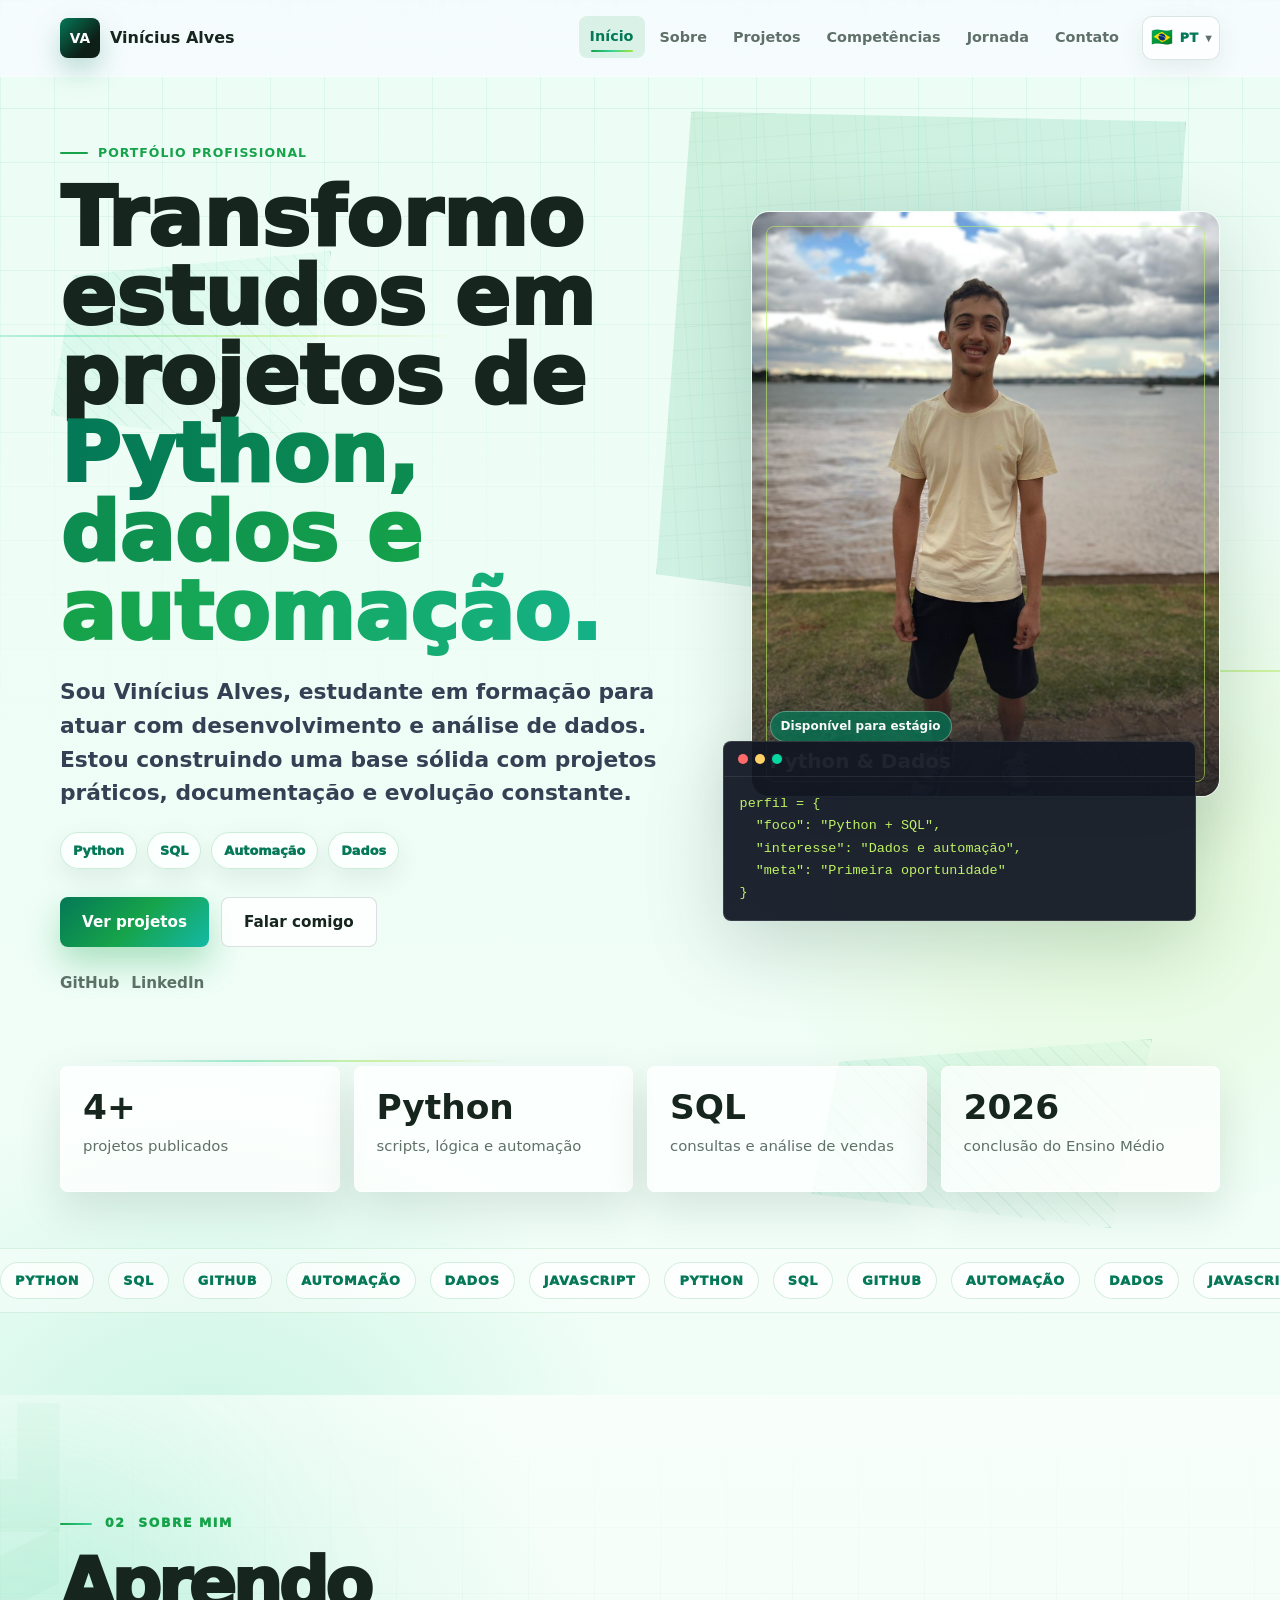
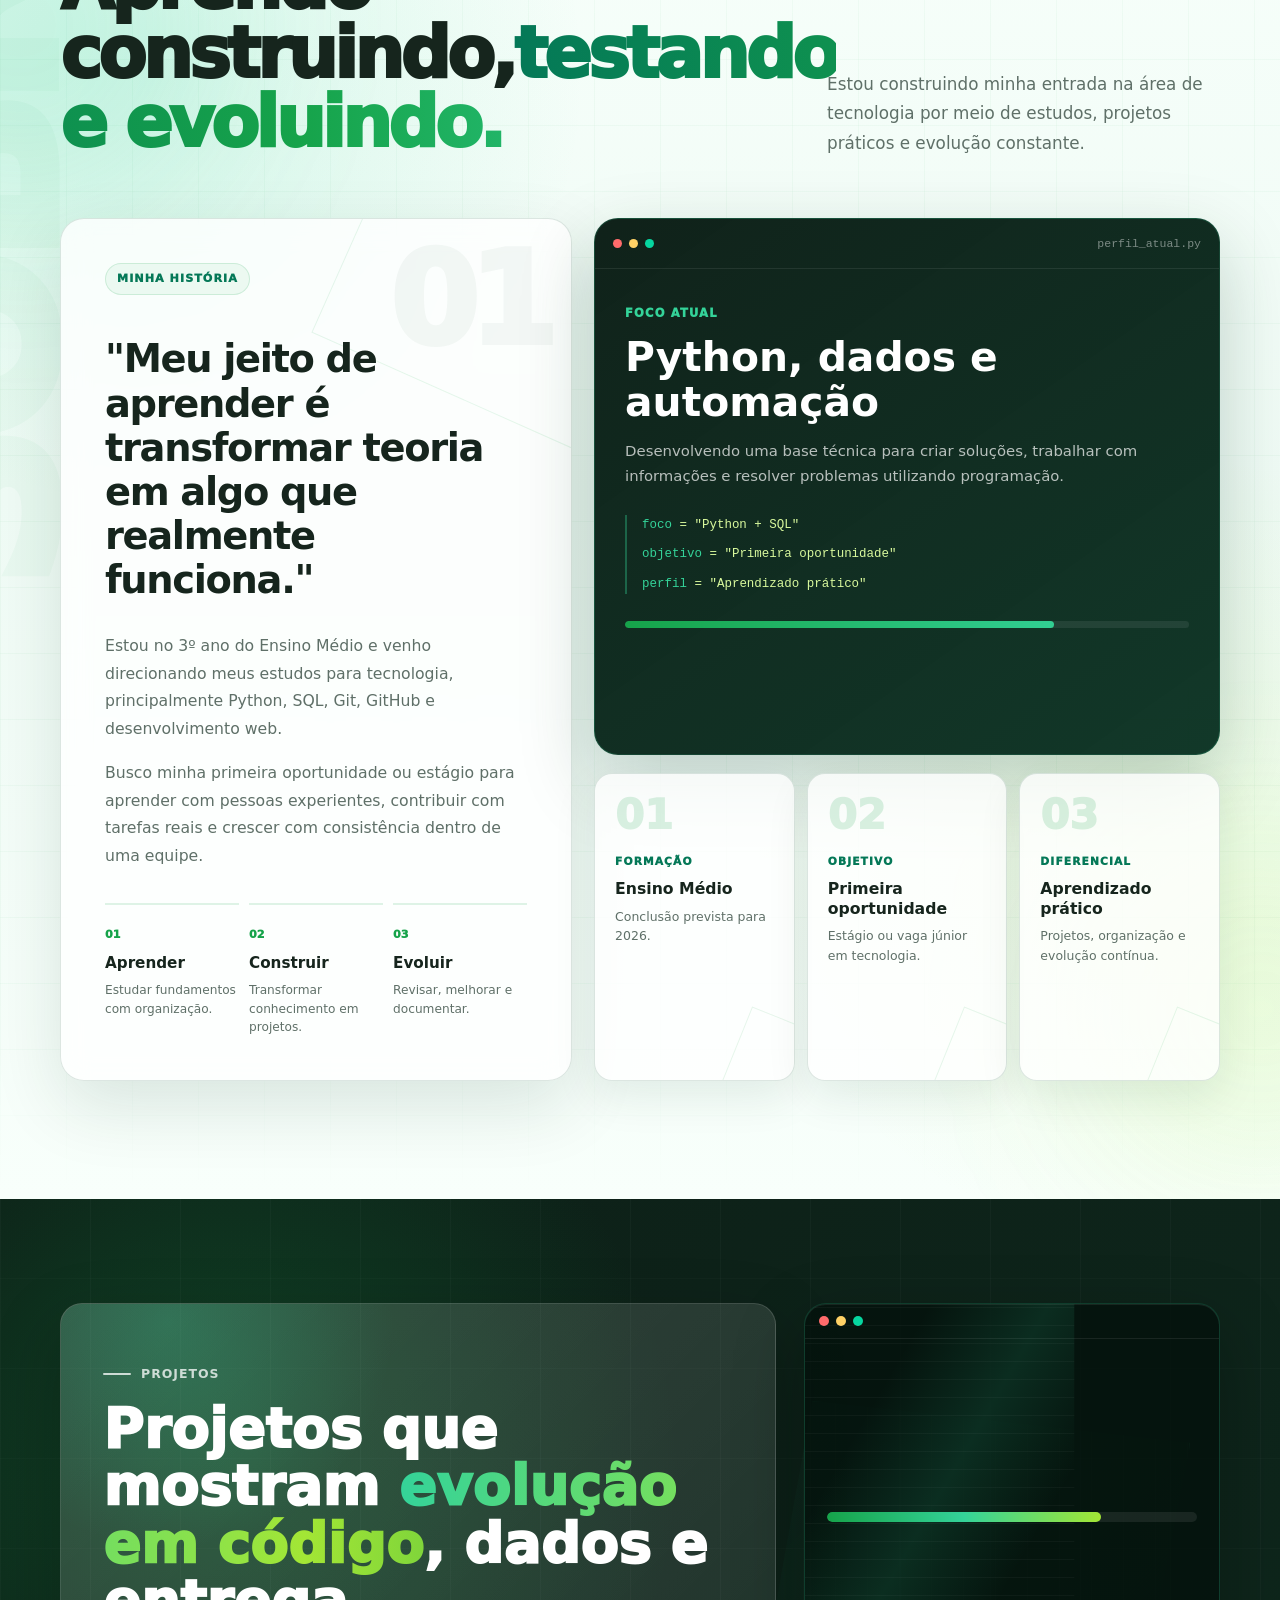
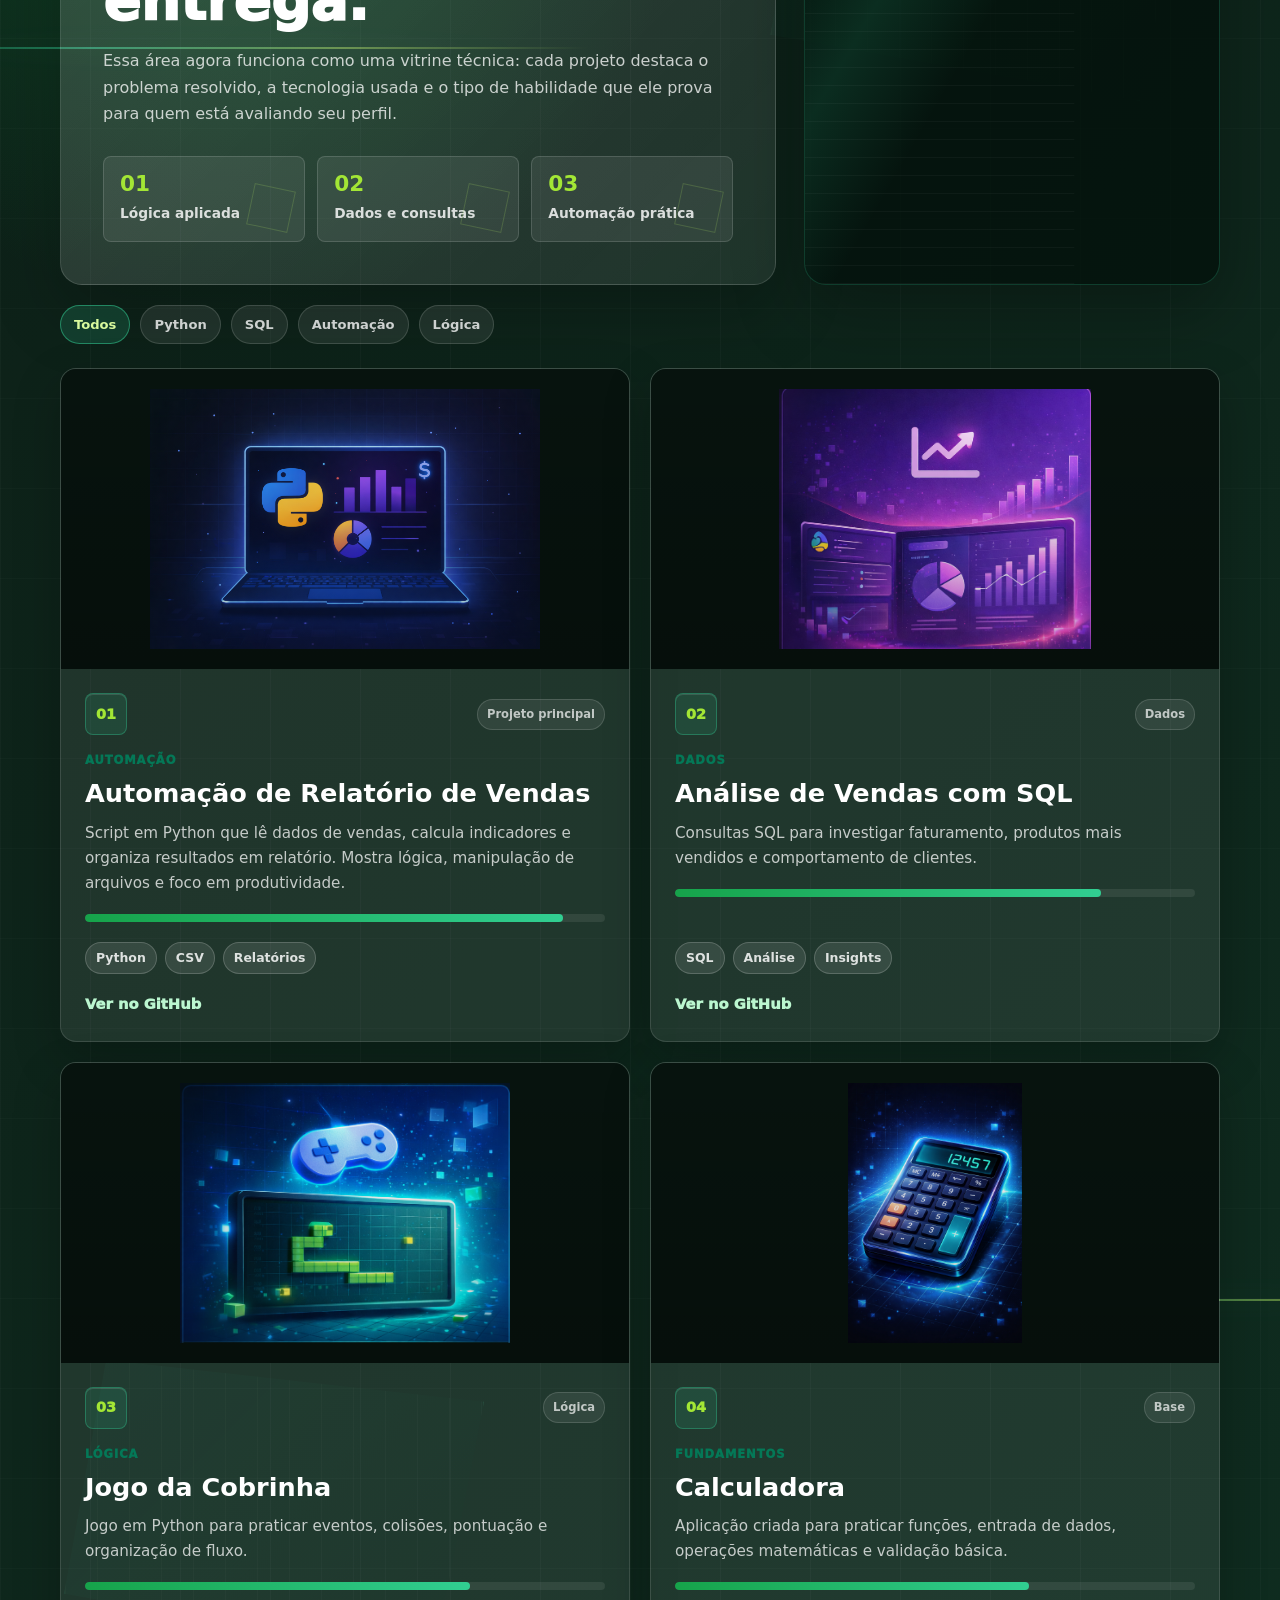
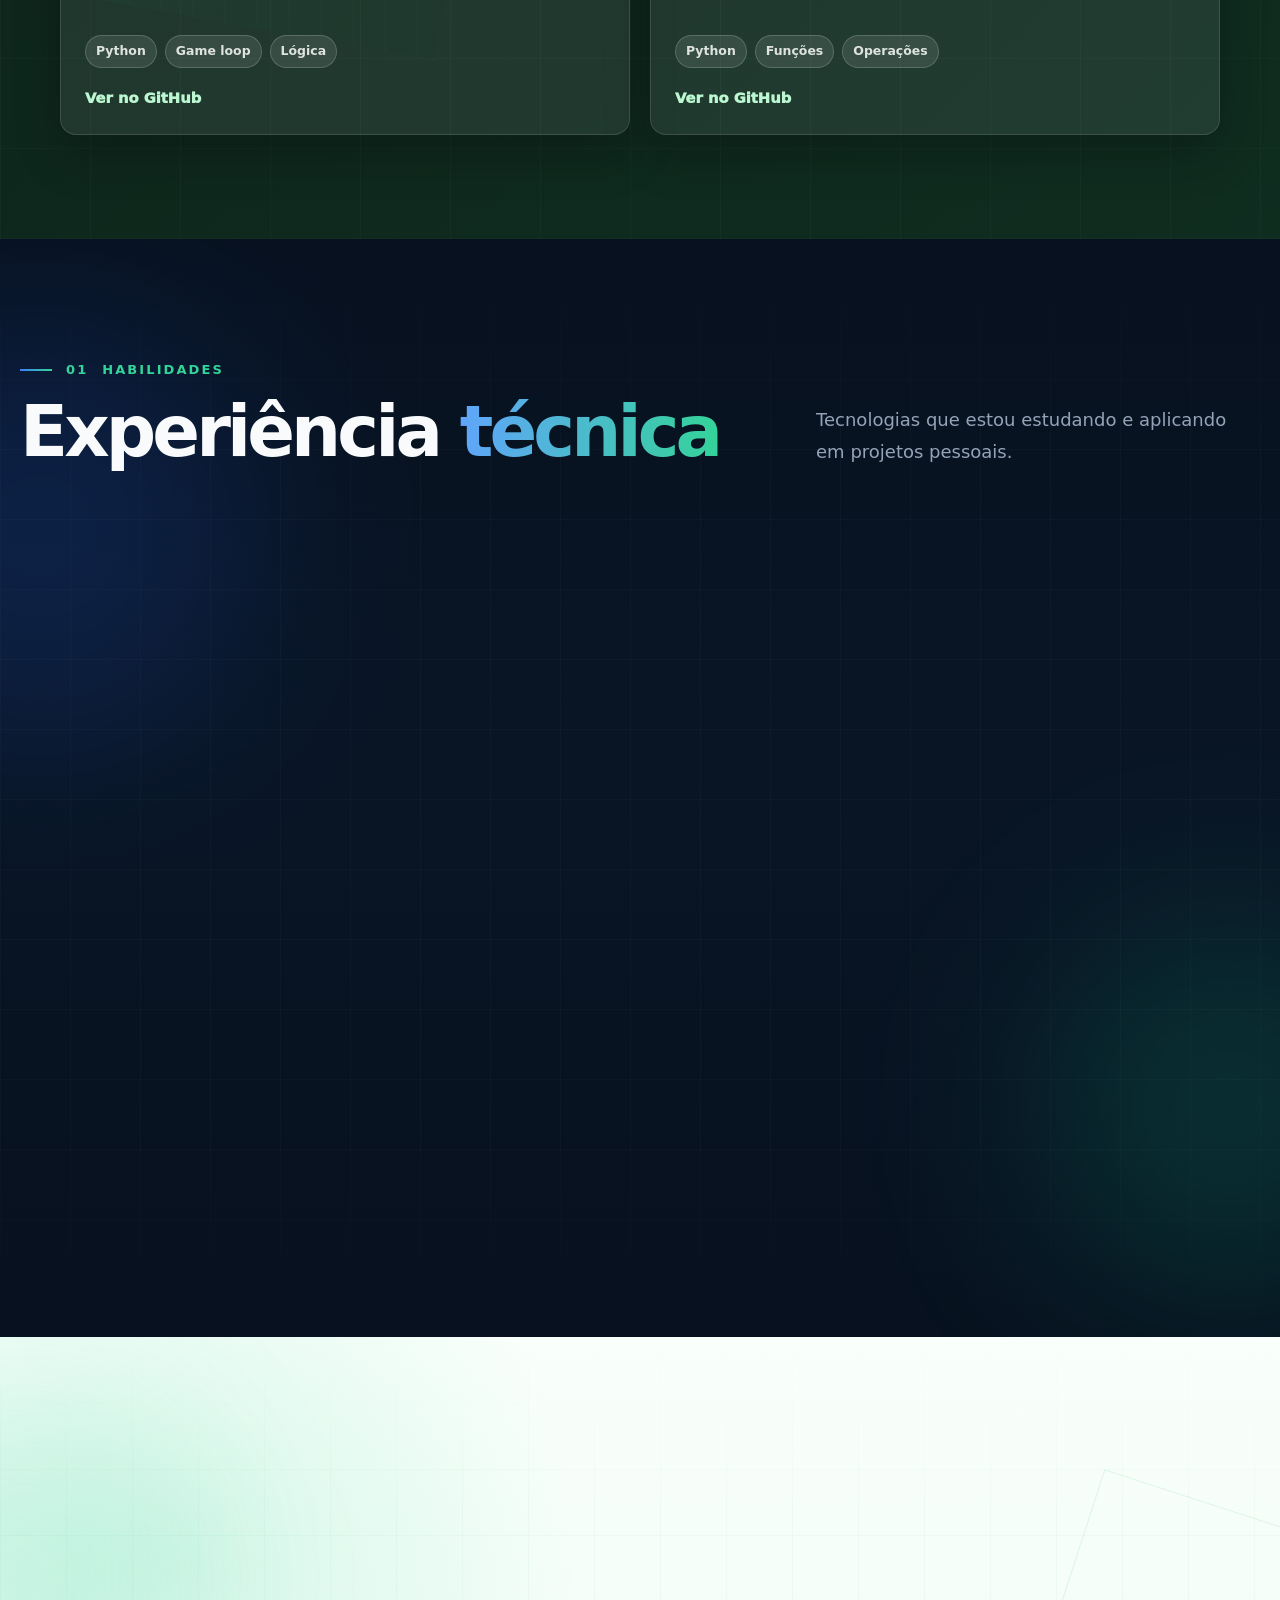
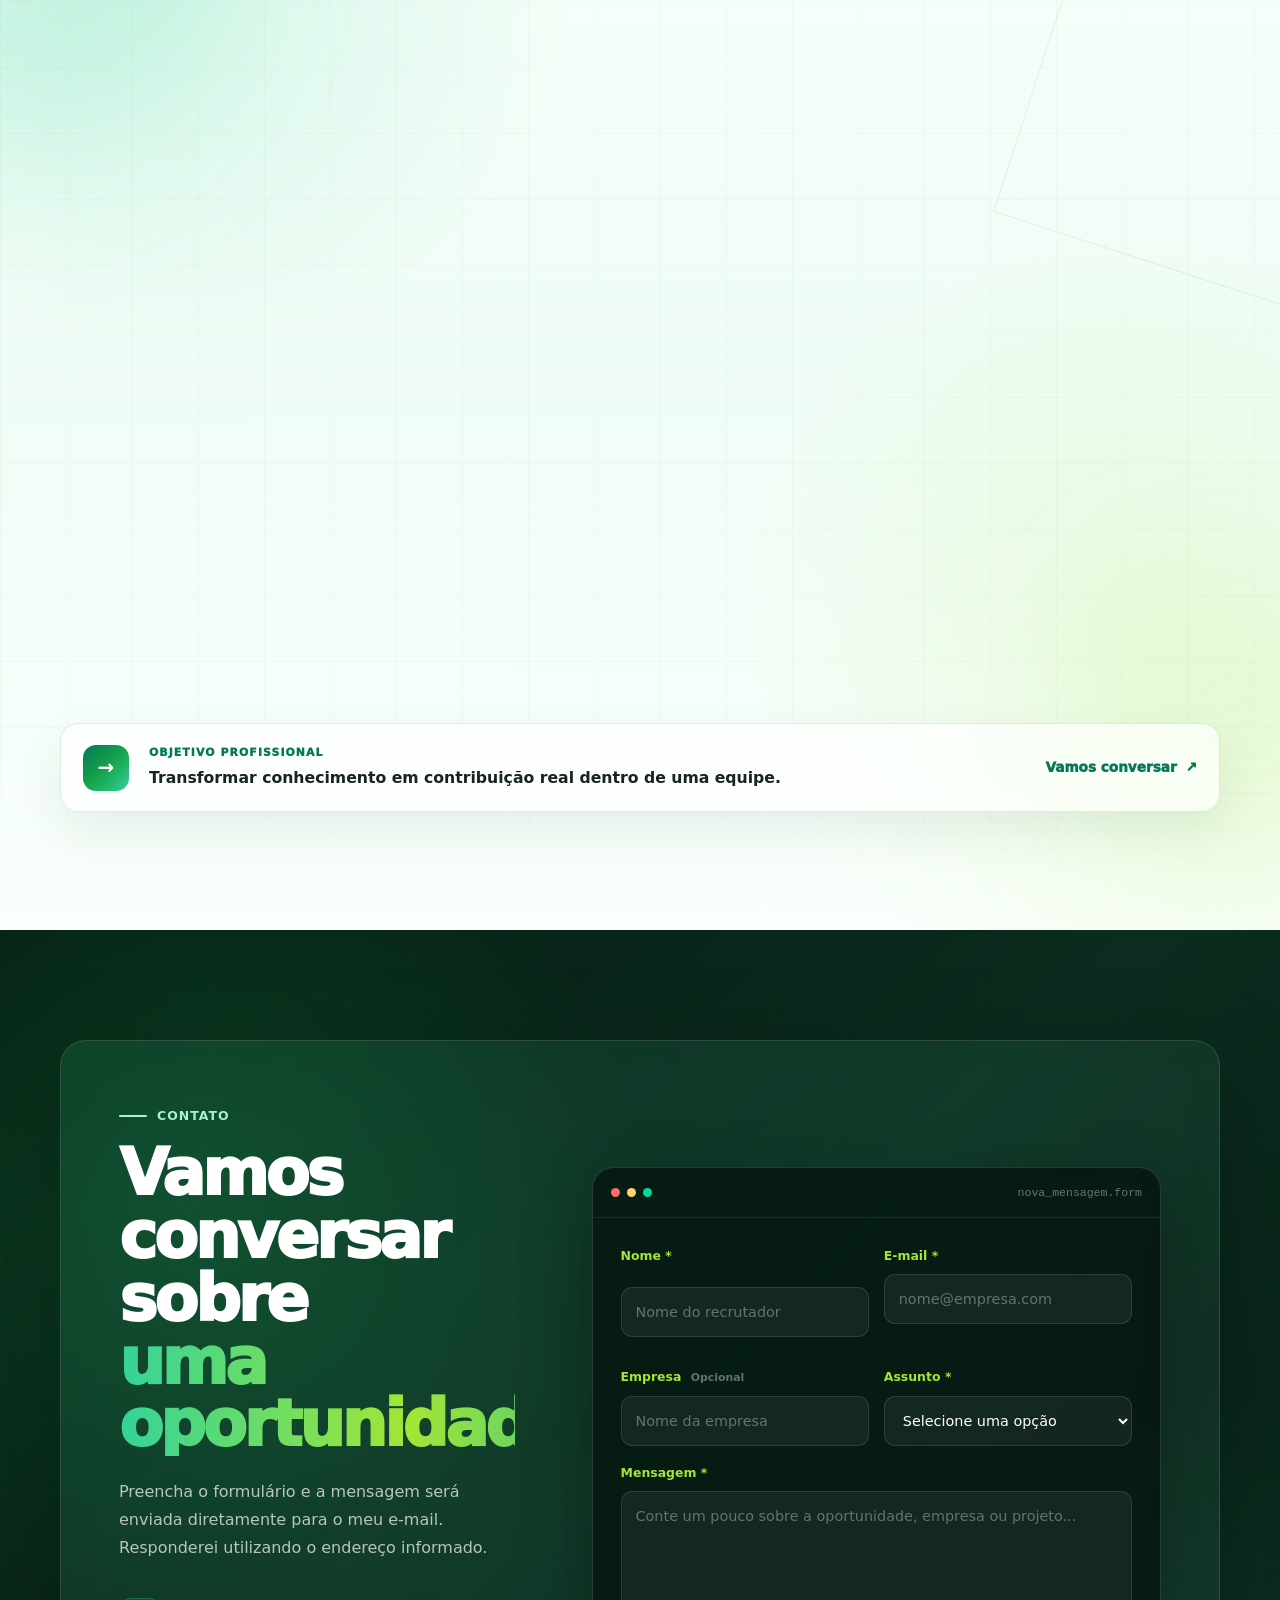
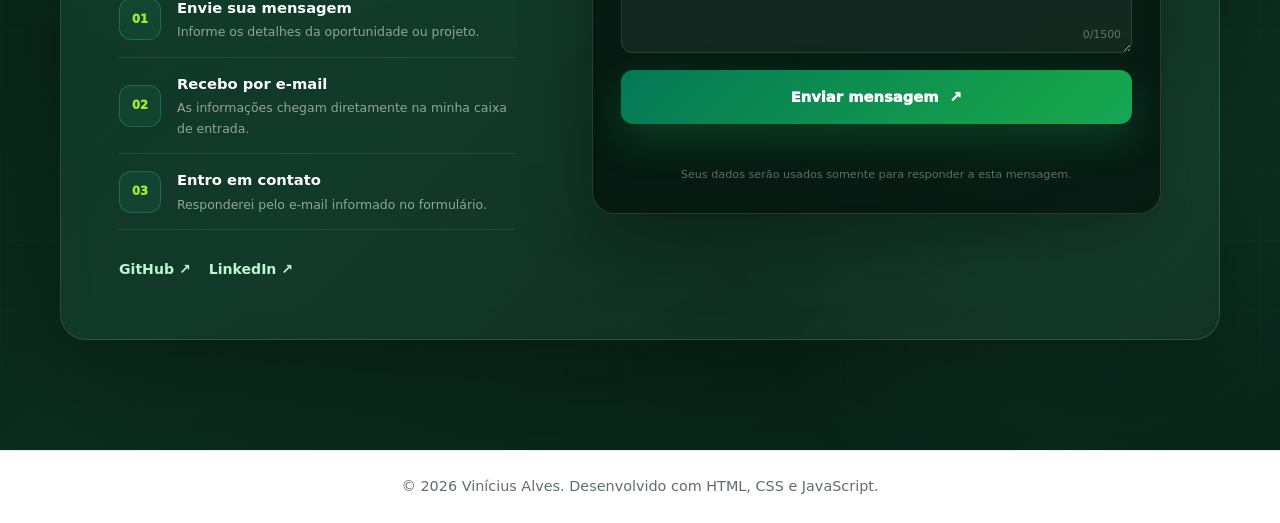
==== commit ac7f3ff3: "Add multilingual PT/EN/ES switcher with localStorage and full translations" ====
--- a/index.html
+++ b/index.html
@@ -20,28 +20,99 @@
     <span style="--i: 6"></span>
     <span style="--i: 7"></span>
   </div>
-  <a href="#main-content" class="skip-link">Pular para o conteúdo</a>
+  <a href="#main-content" class="skip-link" data-i18n="accessibility.skipToContent">Pular para o conteúdo</a>
 
   <header class="header">
     <div class="container header-inner">
-      <a class="brand" href="#inicio" aria-label="Voltar ao início">
+      <a
+        class="brand"
+        href="#inicio"
+        aria-label="Voltar ao início"
+        data-i18n-aria-label="accessibility.backHome"
+      >
         <span class="brand-mark">VA</span>
         <span>Vinícius Alves</span>
       </a>
 
-      <button class="menu" id="menu" aria-label="Abrir menu" aria-expanded="false" aria-controls="nav">
-        <span></span>
-        <span></span>
-      </button>
-
-      <nav class="nav" id="nav" aria-label="Navegação principal">
-        <a class="active" href="#inicio">Início</a>
-        <a href="#sobre">Sobre</a>
-        <a href="#projetos">Projetos</a>
-        <a href="#habilidades">Competências</a>
-        <a href="#jornada">Jornada</a>
-        <a href="#contato">Contato</a>
-      </nav>
+      <div class="header-actions">
+        <nav
+          class="nav"
+          id="nav"
+          aria-label="Navegação principal"
+          data-i18n-aria-label="accessibility.mainNavigation"
+        >
+          <a class="active" href="#inicio" data-i18n="nav.home">Início</a>
+          <a href="#sobre" data-i18n="nav.about">Sobre</a>
+          <a href="#projetos" data-i18n="nav.projects">Projetos</a>
+          <a href="#habilidades" data-i18n="nav.skills">Competências</a>
+          <a href="#jornada" data-i18n="nav.journey">Jornada</a>
+          <a href="#contato" data-i18n="nav.contact">Contato</a>
+        </nav>
+
+        <div class="language-switcher" id="language-switcher">
+          <button
+            class="language-button"
+            id="language-button"
+            type="button"
+            aria-expanded="false"
+            aria-controls="language-menu"
+            aria-label="Selecionar idioma"
+            data-i18n-aria-label="language.select"
+          >
+            <span class="language-current-flag" id="language-current-flag" aria-hidden="true">🇧🇷</span>
+            <span class="language-current-code" id="language-current-code">PT</span>
+            <span class="language-chevron" aria-hidden="true">▾</span>
+          </button>
+
+          <div
+            class="language-menu"
+            id="language-menu"
+            role="menu"
+            aria-label="Idiomas disponíveis"
+            data-i18n-aria-label="language.available"
+          >
+            <button class="language-option active" type="button" role="menuitemradio" aria-checked="true" data-language="pt-BR">
+              <span class="language-flag" aria-hidden="true">🇧🇷</span>
+              <span class="language-option-text">
+                <strong>Português</strong>
+                <small>Brasil</small>
+              </span>
+              <span class="language-check" aria-hidden="true">✓</span>
+            </button>
+
+            <button class="language-option" type="button" role="menuitemradio" aria-checked="false" data-language="en">
+              <span class="language-flag" aria-hidden="true">🇺🇸</span>
+              <span class="language-option-text">
+                <strong>English</strong>
+                <small>United States</small>
+              </span>
+              <span class="language-check" aria-hidden="true">✓</span>
+            </button>
+
+            <button class="language-option" type="button" role="menuitemradio" aria-checked="false" data-language="es">
+              <span class="language-flag" aria-hidden="true">🇪🇸</span>
+              <span class="language-option-text">
+                <strong>Español</strong>
+                <small>España</small>
+              </span>
+              <span class="language-check" aria-hidden="true">✓</span>
+            </button>
+          </div>
+        </div>
+
+        <button
+          class="menu"
+          id="menu"
+          type="button"
+          aria-label="Abrir menu"
+          aria-expanded="false"
+          aria-controls="nav"
+          data-i18n-aria-label="accessibility.openMenu"
+        >
+          <span></span>
+          <span></span>
+        </button>
+      </div>
     </div>
   </header>
 
@@ -58,46 +129,46 @@
 
       <div class="container hero-grid">
         <div class="hero-content reveal">
-          <p class="eyebrow">Portfólio profissional</p>
-          <h1>Transformo estudos em projetos de <span>Python, dados e automação.</span></h1>
-          <p class="role">
+          <p class="eyebrow" data-i18n="hero.kicker">Portfólio profissional</p>
+          <h1 data-i18n-html="hero.title">Transformo estudos em projetos de <span>Python, dados e automação.</span></h1>
+          <p class="role" data-i18n="hero.description">
             Sou Vinícius Alves, estudante em formação para atuar com desenvolvimento e análise de dados. Estou construindo uma base sólida com projetos práticos, documentação e evolução constante.
           </p>
 
-          <div class="hero-badges" aria-label="Principais áreas">
+          <div class="hero-badges" aria-label="Principais áreas" data-i18n-aria-label="hero.mainAreas">
             <span>Python</span>
             <span>SQL</span>
-            <span>Automação</span>
-            <span>Dados</span>
+            <span data-i18n="hero.badge.automation">Automação</span>
+            <span data-i18n="hero.badge.data">Dados</span>
           </div>
 
           <div class="hero-actions">
-            <a class="btn primary magnetic" href="#projetos">Ver projetos</a>
-            <a class="btn secondary magnetic" href="mailto:viniciuscleberalves@gmail.com">Falar comigo</a>
-          </div>
-
-          <div class="hero-links" aria-label="Links profissionais">
+            <a class="btn primary magnetic" href="#projetos" data-i18n="hero.projectsButton">Ver projetos</a>
+            <a class="btn secondary magnetic" href="mailto:viniciuscleberalves@gmail.com" data-i18n="hero.contactButton">Falar comigo</a>
+          </div>
+
+          <div class="hero-links" aria-label="Links profissionais" data-i18n-aria-label="hero.professionalLinks">
             <a href="https://github.com/Vinicius1-dev" target="_blank" rel="noopener">GitHub</a>
             <a href="https://linkedin.com/in/vinicius-alves-silva-b666b6364" target="_blank" rel="noopener">LinkedIn</a>
           </div>
         </div>
 
-        <aside class="profile-stage reveal" aria-label="Resumo profissional">
+        <aside class="profile-stage reveal" aria-label="Resumo profissional" data-i18n-aria-label="hero.professionalSummary">
           <div class="photo-frame tilt-card">
-            <img src="vinicius.jpg" alt="Foto profissional de Vinícius Alves">
+            <img src="vinicius.jpg" alt="Foto profissional de Vinícius Alves" data-i18n-alt="hero.photoAlt">
             <div class="photo-caption">
-              <span>Disponível para estágio</span>
-              <strong>Python & Dados</strong>
-            </div>
-          </div>
-
-          <div class="terminal-card" aria-label="Resumo técnico">
+              <span data-i18n="hero.available">Disponível para estágio</span>
+              <strong data-i18n="hero.pythonData">Python & Dados</strong>
+            </div>
+          </div>
+
+          <div class="terminal-card" aria-label="Resumo técnico" data-i18n-aria-label="hero.technicalSummary">
             <div class="terminal-top">
               <span></span>
               <span></span>
               <span></span>
             </div>
-            <pre><code>perfil = {
+            <pre><code data-i18n-html="hero.terminal.code">perfil = {
   "foco": "Python + SQL",
   "interesse": "Dados e automação",
   "meta": "Primeira oportunidade"
@@ -109,19 +180,19 @@
       <div class="container metrics-grid reveal">
         <article>
           <strong data-count="4">0</strong>
-          <span>projetos publicados</span>
+          <span data-i18n="hero.metric.projects">projetos publicados</span>
         </article>
         <article>
           <strong>Python</strong>
-          <span>scripts, lógica e automação</span>
+          <span data-i18n="hero.metric.python">scripts, lógica e automação</span>
         </article>
         <article>
           <strong>SQL</strong>
-          <span>consultas e análise de vendas</span>
+          <span data-i18n="hero.metric.sql">consultas e análise de vendas</span>
         </article>
         <article>
           <strong>2026</strong>
-          <span>conclusão do Ensino Médio</span>
+          <span data-i18n="hero.metric.graduation">conclusão do Ensino Médio</span>
         </article>
       </div>
 
@@ -130,14 +201,14 @@
           <span>Python</span>
           <span>SQL</span>
           <span>GitHub</span>
-          <span>Automação</span>
-          <span>Dados</span>
+          <span data-i18n="hero.marquee.automation">Automação</span>
+          <span data-i18n="hero.marquee.data">Dados</span>
           <span>JavaScript</span>
           <span>Python</span>
           <span>SQL</span>
           <span>GitHub</span>
-          <span>Automação</span>
-          <span>Dados</span>
+          <span data-i18n="hero.marquee.automation">Automação</span>
+          <span data-i18n="hero.marquee.data">Dados</span>
           <span>JavaScript</span>
         </div>
       </div>
@@ -146,25 +217,24 @@
     <section id="sobre" class="about-pro">
       <div class="about-pro-orb about-pro-orb-one" aria-hidden="true"></div>
       <div class="about-pro-orb about-pro-orb-two" aria-hidden="true"></div>
-      <span class="about-pro-word" aria-hidden="true">SOBRE</span>
+      <span class="about-pro-word" aria-hidden="true" data-i18n="about.watermark">SOBRE</span>
 
       <div class="container">
         <div class="about-pro-heading reveal">
           <div>
             <p class="about-pro-kicker">
               <span>02</span>
-              Sobre mim
+              <span data-i18n="about.kicker">Sobre mim</span>
             </p>
 
-            <h2>
+            <h2 data-i18n-html="about.title">
               Aprendo construindo,
               <span>testando e evoluindo.</span>
             </h2>
           </div>
 
-          <p>
-            Estou construindo minha entrada na área de tecnologia por meio de
-            estudos, projetos práticos e evolução constante.
+          <p data-i18n="about.subtitle">
+            Estou construindo minha entrada na área de tecnologia por meio de estudos, projetos práticos e evolução constante.
           </p>
         </div>
 
@@ -172,46 +242,41 @@
           <article class="about-story reveal">
             <span class="about-story-number">01</span>
 
-            <div class="about-story-label">
+            <div class="about-story-label" data-i18n="about.storyLabel">
               Minha história
             </div>
 
-            <blockquote>
-              "Meu jeito de aprender é transformar teoria em algo que
-              realmente funciona."
+            <blockquote data-i18n="about.quote">
+              "Meu jeito de aprender é transformar teoria em algo que realmente funciona."
             </blockquote>
 
             <div class="about-story-copy">
-              <p>
-                Estou no 3º ano do Ensino Médio e venho direcionando meus
-                estudos para tecnologia, principalmente Python, SQL, Git,
-                GitHub e desenvolvimento web.
-              </p>
-
-              <p>
-                Busco minha primeira oportunidade ou estágio para aprender com
-                pessoas experientes, contribuir com tarefas reais e crescer
-                com consistência dentro de uma equipe.
+              <p data-i18n="about.story.p1">
+                Estou no 3º ano do Ensino Médio e venho direcionando meus estudos para tecnologia, principalmente Python, SQL, Git, GitHub e desenvolvimento web.
+              </p>
+
+              <p data-i18n="about.story.p2">
+                Busco minha primeira oportunidade ou estágio para aprender com pessoas experientes, contribuir com tarefas reais e crescer com consistência dentro de uma equipe.
               </p>
             </div>
 
             <div class="about-principles">
               <div>
                 <span>01</span>
-                <strong>Aprender</strong>
-                <p>Estudar fundamentos com organização.</p>
+                <strong data-i18n="about.principle.learn.title">Aprender</strong>
+                <p data-i18n="about.principle.learn.desc">Estudar fundamentos com organização.</p>
               </div>
 
               <div>
                 <span>02</span>
-                <strong>Construir</strong>
-                <p>Transformar conhecimento em projetos.</p>
+                <strong data-i18n="about.principle.build.title">Construir</strong>
+                <p data-i18n="about.principle.build.desc">Transformar conhecimento em projetos.</p>
               </div>
 
               <div>
                 <span>03</span>
-                <strong>Evoluir</strong>
-                <p>Revisar, melhorar e documentar.</p>
+                <strong data-i18n="about.principle.evolve.title">Evoluir</strong>
+                <p data-i18n="about.principle.evolve.desc">Revisar, melhorar e documentar.</p>
               </div>
             </div>
           </article>
@@ -225,35 +290,22 @@
                   <span></span>
                 </div>
 
-                <span>perfil_atual.py</span>
+                <span data-i18n="about.focus.filename">perfil_atual.py</span>
               </div>
 
               <div class="about-focus-content">
-                <span class="about-focus-label">Foco atual</span>
-
-                <h3>Python, dados e automação</h3>
-
-                <p>
-                  Desenvolvendo uma base técnica para criar soluções,
-                  trabalhar com informações e resolver problemas utilizando
-                  programação.
+                <span class="about-focus-label" data-i18n="about.focus.label">Foco atual</span>
+
+                <h3 data-i18n="about.focus.title">Python, dados e automação</h3>
+
+                <p data-i18n="about.focus.desc">
+                  Desenvolvendo uma base técnica para criar soluções, trabalhar com informações e resolver problemas utilizando programação.
                 </p>
 
                 <div class="about-code">
-                  <span>
-                    <i>foco</i>
-                    = "Python + SQL"
-                  </span>
-
-                  <span>
-                    <i>objetivo</i>
-                    = "Primeira oportunidade"
-                  </span>
-
-                  <span>
-                    <i>perfil</i>
-                    = "Aprendizado prático"
-                  </span>
+                  <span data-i18n-html="about.focus.code.foco"><i>foco</i> = "Python + SQL"</span>
+                  <span data-i18n-html="about.focus.code.objective"><i>objetivo</i> = "Primeira oportunidade"</span>
+                  <span data-i18n-html="about.focus.code.profile"><i>perfil</i> = "Aprendizado prático"</span>
                 </div>
 
                 <div class="about-focus-progress">
@@ -265,23 +317,23 @@
             <div class="about-info-grid">
               <article class="about-info-card reveal">
                 <span class="about-info-number">01</span>
-                <span class="about-info-label">Formação</span>
-                <strong>Ensino Médio</strong>
-                <p>Conclusão prevista para 2026.</p>
+                <span class="about-info-label" data-i18n="about.info.education.label">Formação</span>
+                <strong data-i18n="about.info.education.title">Ensino Médio</strong>
+                <p data-i18n="about.info.education.desc">Conclusão prevista para 2026.</p>
               </article>
 
               <article class="about-info-card reveal">
                 <span class="about-info-number">02</span>
-                <span class="about-info-label">Objetivo</span>
-                <strong>Primeira oportunidade</strong>
-                <p>Estágio ou vaga júnior em tecnologia.</p>
+                <span class="about-info-label" data-i18n="about.info.goal.label">Objetivo</span>
+                <strong data-i18n="about.info.goal.title">Primeira oportunidade</strong>
+                <p data-i18n="about.info.goal.desc">Estágio ou vaga júnior em tecnologia.</p>
               </article>
 
               <article class="about-info-card reveal">
                 <span class="about-info-number">03</span>
-                <span class="about-info-label">Diferencial</span>
-                <strong>Aprendizado prático</strong>
-                <p>Projetos, organização e evolução contínua.</p>
+                <span class="about-info-label" data-i18n="about.info.diff.label">Diferencial</span>
+                <strong data-i18n="about.info.diff.title">Aprendizado prático</strong>
+                <p data-i18n="about.info.diff.desc">Projetos, organização e evolução contínua.</p>
               </article>
             </div>
           </div>
@@ -300,39 +352,39 @@
       <div class="container">
         <div class="projects-showcase reveal">
           <div class="projects-copy">
-            <p class="section-kicker">Projetos</p>
-            <h2 class="section-title">Projetos que mostram <span>evolução em código</span>, dados e entrega.</h2>
-            <p>
+            <p class="section-kicker" data-i18n="projects.kicker">Projetos</p>
+            <h2 class="section-title" data-i18n-html="projects.title">Projetos que mostram <span>evolução em código</span>, dados e entrega.</h2>
+            <p data-i18n="projects.desc">
               Essa área agora funciona como uma vitrine técnica: cada projeto destaca o problema resolvido, a tecnologia usada e o tipo de habilidade que ele prova para quem está avaliando seu perfil.
             </p>
 
             <div class="project-proof">
               <article>
                 <strong>01</strong>
-                <span>Lógica aplicada</span>
+                <span data-i18n="projects.proof.logic">Lógica aplicada</span>
               </article>
               <article>
                 <strong>02</strong>
-                <span>Dados e consultas</span>
+                <span data-i18n="projects.proof.data">Dados e consultas</span>
               </article>
               <article>
                 <strong>03</strong>
-                <span>Automação prática</span>
+                <span data-i18n="projects.proof.automation">Automação prática</span>
               </article>
             </div>
           </div>
 
-          <aside class="project-console tilt-card" aria-label="Resumo animado dos projetos">
+          <aside class="project-console tilt-card" aria-label="Resumo animado dos projetos" data-i18n-aria-label="projects.console.label">
             <div class="terminal-top">
               <span></span>
               <span></span>
               <span></span>
             </div>
             <div class="console-stream">
-              <span>vinicius@portfolio:~$ analisando_projetos</span>
-              <span class="success">✓ Python: automação e lógica</span>
-              <span class="success">✓ SQL: consultas e insights</span>
-              <span class="success">✓ GitHub: repositórios publicados</span>
+              <span data-i18n="projects.console.cmd">vinicius@portfolio:~$ analisando_projetos</span>
+              <span class="success" data-i18n="projects.console.python">✓ Python: automação e lógica</span>
+              <span class="success" data-i18n="projects.console.sql">✓ SQL: consultas e insights</span>
+              <span class="success" data-i18n="projects.console.github">✓ GitHub: repositórios publicados</span>
             </div>
             <div class="console-meter">
               <i></i>
@@ -340,27 +392,27 @@
           </aside>
         </div>
 
-        <div class="project-tabs reveal" aria-label="Filtrar projetos">
-          <button class="active" type="button" data-filter="todos">Todos</button>
+        <div class="project-tabs reveal" aria-label="Filtrar projetos" data-i18n-aria-label="projects.filter.label">
+          <button class="active" type="button" data-filter="todos" data-i18n="projects.filter.all">Todos</button>
           <button type="button" data-filter="python">Python</button>
           <button type="button" data-filter="sql">SQL</button>
-          <button type="button" data-filter="automacao">Automação</button>
-          <button type="button" data-filter="logica">Lógica</button>
+          <button type="button" data-filter="automacao" data-i18n="projects.filter.automation">Automação</button>
+          <button type="button" data-filter="logica" data-i18n="projects.filter.logic">Lógica</button>
         </div>
 
         <div class="projects-grid">
           <article class="project-card reveal tilt-card" data-project="python automacao">
             <a class="project-image" href="https://github.com/Vinicius1-dev/Projeto-automa-o-vendas-com-Python" target="_blank" rel="noopener">
-              <img src="assets/images/automacao.png" alt="Tela do projeto de automação de relatório de vendas">
+              <img src="assets/images/automacao.png" alt="Tela do projeto de automação de relatório de vendas" data-i18n-alt="projects.p1.imageAlt">
             </a>
             <div class="project-body">
               <div class="project-head">
                 <span class="project-index">01</span>
-                <span class="project-status">Projeto principal</span>
-              </div>
-              <span class="project-type">Automação</span>
-              <h3>Automação de Relatório de Vendas</h3>
-              <p>
+                <span class="project-status" data-i18n="projects.p1.status">Projeto principal</span>
+              </div>
+              <span class="project-type" data-i18n="projects.p1.type">Automação</span>
+              <h3 data-i18n="projects.p1.title">Automação de Relatório de Vendas</h3>
+              <p data-i18n="projects.p1.desc">
                 Script em Python que lê dados de vendas, calcula indicadores e organiza resultados em relatório. Mostra lógica, manipulação de arquivos e foco em produtividade.
               </p>
               <div class="project-progress" aria-hidden="true">
@@ -369,24 +421,24 @@
               <div class="tags">
                 <span>Python</span>
                 <span>CSV</span>
-                <span>Relatórios</span>
-              </div>
-              <a class="project-link" href="https://github.com/Vinicius1-dev/Projeto-automa-o-vendas-com-Python" target="_blank" rel="noopener">Ver no GitHub</a>
+                <span data-i18n="projects.p1.tag.reports">Relatórios</span>
+              </div>
+              <a class="project-link" href="https://github.com/Vinicius1-dev/Projeto-automa-o-vendas-com-Python" target="_blank" rel="noopener" data-i18n="projects.link.github">Ver no GitHub</a>
             </div>
           </article>
 
           <article class="project-card reveal tilt-card" data-project="sql dados">
             <a class="project-image" href="https://github.com/Vinicius1-dev/analise-vendas-sql" target="_blank" rel="noopener">
-              <img src="assets/images/sql.png" alt="Tela do projeto de análise de vendas com SQL">
+              <img src="assets/images/sql.png" alt="Tela do projeto de análise de vendas com SQL" data-i18n-alt="projects.p2.imageAlt">
             </a>
             <div class="project-body">
               <div class="project-head">
                 <span class="project-index">02</span>
-                <span class="project-status">Dados</span>
-              </div>
-              <span class="project-type">Dados</span>
-              <h3>Análise de Vendas com SQL</h3>
-              <p>
+                <span class="project-status" data-i18n="projects.p2.status">Dados</span>
+              </div>
+              <span class="project-type" data-i18n="projects.p2.type">Dados</span>
+              <h3 data-i18n="projects.p2.title">Análise de Vendas com SQL</h3>
+              <p data-i18n="projects.p2.desc">
                 Consultas SQL para investigar faturamento, produtos mais vendidos e comportamento de clientes.
               </p>
               <div class="project-progress" aria-hidden="true">
@@ -394,25 +446,25 @@
               </div>
               <div class="tags">
                 <span>SQL</span>
-                <span>Análise</span>
-                <span>Insights</span>
-              </div>
-              <a class="project-link" href="https://github.com/Vinicius1-dev/analise-vendas-sql" target="_blank" rel="noopener">Ver no GitHub</a>
+                <span data-i18n="projects.p2.tag.analysis">Análise</span>
+                <span data-i18n="projects.p2.tag.insights">Insights</span>
+              </div>
+              <a class="project-link" href="https://github.com/Vinicius1-dev/analise-vendas-sql" target="_blank" rel="noopener" data-i18n="projects.link.github">Ver no GitHub</a>
             </div>
           </article>
 
           <article class="project-card reveal tilt-card" data-project="python logica">
             <a class="project-image" href="https://github.com/Vinicius1-dev/cobra" target="_blank" rel="noopener">
-              <img src="assets/images/cobrinha.png" alt="Tela do jogo da cobrinha em Python">
+              <img src="assets/images/cobrinha.png" alt="Tela do jogo da cobrinha em Python" data-i18n-alt="projects.p3.imageAlt">
             </a>
             <div class="project-body">
               <div class="project-head">
                 <span class="project-index">03</span>
-                <span class="project-status">Lógica</span>
-              </div>
-              <span class="project-type">Lógica</span>
-              <h3>Jogo da Cobrinha</h3>
-              <p>
+                <span class="project-status" data-i18n="projects.p3.status">Lógica</span>
+              </div>
+              <span class="project-type" data-i18n="projects.p3.type">Lógica</span>
+              <h3 data-i18n="projects.p3.title">Jogo da Cobrinha</h3>
+              <p data-i18n="projects.p3.desc">
                 Jogo em Python para praticar eventos, colisões, pontuação e organização de fluxo.
               </p>
               <div class="project-progress" aria-hidden="true">
@@ -420,25 +472,25 @@
               </div>
               <div class="tags">
                 <span>Python</span>
-                <span>Game loop</span>
-                <span>Lógica</span>
-              </div>
-              <a class="project-link" href="https://github.com/Vinicius1-dev/cobra" target="_blank" rel="noopener">Ver no GitHub</a>
+                <span data-i18n="projects.p3.tag.gameloop">Game loop</span>
+                <span data-i18n="projects.p3.tag.logic">Lógica</span>
+              </div>
+              <a class="project-link" href="https://github.com/Vinicius1-dev/cobra" target="_blank" rel="noopener" data-i18n="projects.link.github">Ver no GitHub</a>
             </div>
           </article>
 
           <article class="project-card reveal tilt-card" data-project="python fundamentos">
             <a class="project-image" href="https://github.com/Vinicius1-dev/calculadora-python/tree/main" target="_blank" rel="noopener">
-              <img src="assets/images/calculadora.png" alt="Tela do projeto calculadora em Python">
+              <img src="assets/images/calculadora.png" alt="Tela do projeto calculadora em Python" data-i18n-alt="projects.p4.imageAlt">
             </a>
             <div class="project-body">
               <div class="project-head">
                 <span class="project-index">04</span>
-                <span class="project-status">Base</span>
-              </div>
-              <span class="project-type">Fundamentos</span>
-              <h3>Calculadora</h3>
-              <p>
+                <span class="project-status" data-i18n="projects.p4.status">Base</span>
+              </div>
+              <span class="project-type" data-i18n="projects.p4.type">Fundamentos</span>
+              <h3 data-i18n="projects.p4.title">Calculadora</h3>
+              <p data-i18n="projects.p4.desc">
                 Aplicação criada para praticar funções, entrada de dados, operações matemáticas e validação básica.
               </p>
               <div class="project-progress" aria-hidden="true">
@@ -446,10 +498,10 @@
               </div>
               <div class="tags">
                 <span>Python</span>
-                <span>Funções</span>
-                <span>Operações</span>
-              </div>
-              <a class="project-link" href="https://github.com/Vinicius1-dev/calculadora-python/tree/main" target="_blank" rel="noopener">Ver no GitHub</a>
+                <span data-i18n="projects.p4.tag.functions">Funções</span>
+                <span data-i18n="projects.p4.tag.operations">Operações</span>
+              </div>
+              <a class="project-link" href="https://github.com/Vinicius1-dev/calculadora-python/tree/main" target="_blank" rel="noopener" data-i18n="projects.link.github">Ver no GitHub</a>
             </div>
           </article>
         </div>
@@ -465,22 +517,21 @@
           <div>
             <span class="skills-pro-kicker">
               <span>01</span>
-              HABILIDADES
+              <span data-i18n="skills.kickerWord">HABILIDADES</span>
             </span>
 
-            <h2>
+            <h2 data-i18n-html="skills.title">
               Experiência
               <span>técnica</span>
             </h2>
           </div>
 
-          <p>
+          <p data-i18n="skills.subtitle">
             Tecnologias que estou estudando e aplicando em projetos pessoais.
           </p>
         </div>
 
         <div class="skills-pro-grid">
-
           <article class="skill-pro-card reveal-skill">
             <span class="skill-pro-number">01</span>
 
@@ -489,15 +540,10 @@
             </div>
 
             <div class="skill-pro-content">
-              <span class="skill-pro-category">
-                Linguagem
-              </span>
-
+              <span class="skill-pro-category" data-i18n="skills.category.language">Linguagem</span>
               <h3>Python</h3>
-
-              <p>
-                Lógica de programação, scripts de automação e introdução ao
-                desenvolvimento back-end com Python.
+              <p data-i18n="skills.python.desc">
+                Lógica de programação, scripts de automação e introdução ao desenvolvimento back-end com Python.
               </p>
             </div>
 
@@ -514,15 +560,10 @@
             </div>
 
             <div class="skill-pro-content">
-              <span class="skill-pro-category">
-                Linguagem
-              </span>
-
+              <span class="skill-pro-category" data-i18n="skills.category.language">Linguagem</span>
               <h3>TypeScript</h3>
-
-              <p>
-                Realizando curso de TypeScript, aprendendo tipagem estática e
-                boas práticas de desenvolvimento orientado a tipos.
+              <p data-i18n="skills.typescript.desc">
+                Realizando curso de TypeScript, aprendendo tipagem estática e boas práticas de desenvolvimento orientado a tipos.
               </p>
             </div>
 
@@ -539,15 +580,10 @@
             </div>
 
             <div class="skill-pro-content">
-              <span class="skill-pro-category skill-category-green">
-                Versionamento
-              </span>
-
+              <span class="skill-pro-category skill-category-green" data-i18n="skills.category.versioning">Versionamento</span>
               <h3>Git & GitHub</h3>
-
-              <p>
-                Controle de versão, criação de repositórios, commits e
-                versionamento de projetos com Git e GitHub.
+              <p data-i18n="skills.git.desc">
+                Controle de versão, criação de repositórios, commits e versionamento de projetos com Git e GitHub.
               </p>
             </div>
 
@@ -564,15 +600,10 @@
             </div>
 
             <div class="skill-pro-content">
-              <span class="skill-pro-category skill-category-green">
-                Fundamentos
-              </span>
-
-              <h3>Lógica de Programação</h3>
-
-              <p>
-                Estudo de algoritmos, estruturas de controle e resolução de
-                problemas com raciocínio lógico estruturado.
+              <span class="skill-pro-category skill-category-green" data-i18n="skills.category.fundamentals">Fundamentos</span>
+              <h3 data-i18n="skills.logic.title">Lógica de Programação</h3>
+              <p data-i18n="skills.logic.desc">
+                Estudo de algoritmos, estruturas de controle e resolução de problemas com raciocínio lógico estruturado.
               </p>
             </div>
 
@@ -580,7 +611,6 @@
               <span></span>
             </div>
           </article>
-
         </div>
       </div>
     </section>
@@ -594,24 +624,21 @@
           <div>
             <p class="journey-pro-kicker">
               <span>03</span>
-              Jornada
+              <span data-i18n="journey.kicker">Jornada</span>
             </p>
 
-            <h2>
+            <h2 data-i18n-html="journey.title">
               O caminho que estou
               <span>construindo.</span>
             </h2>
           </div>
 
-          <p class="journey-pro-intro">
-            Minha evolução acontece por etapas: primeiro construo projetos,
-            depois aprofundo meus conhecimentos e me preparo para transformar
-            aprendizado em experiência profissional.
+          <p class="journey-pro-intro" data-i18n="journey.intro">
+            Minha evolução acontece por etapas: primeiro construo projetos, depois aprofundo meus conhecimentos e me preparo para transformar aprendizado em experiência profissional.
           </p>
         </div>
 
         <div class="journey-roadmap reveal">
-
           <article class="journey-step journey-current">
             <div class="journey-marker">
               <span>01</span>
@@ -619,25 +646,18 @@
 
             <div class="journey-card tilt-card">
               <div class="journey-card-top">
-                <span class="journey-stage">Agora</span>
-
+                <span class="journey-stage" data-i18n="journey.step1.stage">Agora</span>
                 <span class="journey-status">
                   <i></i>
-                  Em andamento
+                  <span data-i18n="journey.step1.status">Em andamento</span>
                 </span>
               </div>
 
-              <div class="journey-icon">
-                &lt;/&gt;
-              </div>
-
+              <div class="journey-icon">&lt;/&gt;</div>
               <span class="journey-card-number">01</span>
-
-              <h3>Projetos práticos no GitHub</h3>
-
-              <p>
-                Organizando repositórios, melhorando descrições e criando
-                soluções com Python e SQL.
+              <h3 data-i18n="journey.step1.title">Projetos práticos no GitHub</h3>
+              <p data-i18n="journey.step1.desc">
+                Organizando repositórios, melhorando descrições e criando soluções com Python e SQL.
               </p>
 
               <div class="journey-tags">
@@ -659,29 +679,20 @@
 
             <div class="journey-card tilt-card">
               <div class="journey-card-top">
-                <span class="journey-stage">Estudos</span>
-
-                <span class="journey-label">
-                  Evolução contínua
-                </span>
-              </div>
-
-              <div class="journey-icon journey-icon-mint">
-                SQL
-              </div>
-
+                <span class="journey-stage" data-i18n="journey.step2.stage">Estudos</span>
+                <span class="journey-label" data-i18n="journey.step2.label">Evolução contínua</span>
+              </div>
+
+              <div class="journey-icon journey-icon-mint">SQL</div>
               <span class="journey-card-number">02</span>
-
-              <h3>Python, dados e web</h3>
-
-              <p>
-                Consolidando lógica, consultas, estrutura de páginas e boas
-                práticas de versionamento.
+              <h3 data-i18n="journey.step2.title">Python, dados e web</h3>
+              <p data-i18n="journey.step2.desc">
+                Consolidando lógica, consultas, estrutura de páginas e boas práticas de versionamento.
               </p>
 
               <div class="journey-tags">
-                <span>Dados</span>
-                <span>Web</span>
+                <span data-i18n="journey.tag.data">Dados</span>
+                <span data-i18n="journey.tag.web">Web</span>
                 <span>Git</span>
               </div>
 
@@ -699,29 +710,20 @@
             <div class="journey-card journey-future tilt-card">
               <div class="journey-card-top">
                 <span class="journey-stage">2026</span>
-
-                <span class="journey-label">
-                  Próximo marco
-                </span>
-              </div>
-
-              <div class="journey-icon journey-icon-lime">
-                ✓
-              </div>
-
+                <span class="journey-label" data-i18n="journey.step3.label">Próximo marco</span>
+              </div>
+
+              <div class="journey-icon journey-icon-lime">✓</div>
               <span class="journey-card-number">03</span>
-
-              <h3>Conclusão do Ensino Médio</h3>
-
-              <p>
-                Preparação para entrar no mercado como estagiário ou
-                profissional júnior em formação.
+              <h3 data-i18n="journey.step3.title">Conclusão do Ensino Médio</h3>
+              <p data-i18n="journey.step3.desc">
+                Preparação para entrar no mercado como estagiário ou profissional júnior em formação.
               </p>
 
               <div class="journey-tags">
-                <span>Estágio</span>
-                <span>Tecnologia</span>
-                <span>Carreira</span>
+                <span data-i18n="journey.tag.internship">Estágio</span>
+                <span data-i18n="journey.tag.tech">Tecnologia</span>
+                <span data-i18n="journey.tag.career">Carreira</span>
               </div>
 
               <div class="journey-card-line journey-line-lime">
@@ -729,24 +731,20 @@
               </div>
             </div>
           </article>
-
         </div>
 
         <div class="journey-message reveal">
-          <div class="journey-message-icon">
-            →
-          </div>
+          <div class="journey-message-icon">→</div>
 
           <div>
-            <span>Objetivo profissional</span>
-
-            <strong>
+            <span data-i18n="journey.message.label">Objetivo profissional</span>
+            <strong data-i18n="journey.message.text">
               Transformar conhecimento em contribuição real dentro de uma equipe.
             </strong>
           </div>
 
           <a href="#contato">
-            Vamos conversar
+            <span data-i18n="journey.message.cta">Vamos conversar</span>
             <span>↗</span>
           </a>
         </div>
@@ -757,63 +755,46 @@
       <div class="container">
         <div class="contact-form-card reveal">
           <div class="contact-form-intro">
-            <p class="section-kicker">Contato</p>
-
-            <h2 class="section-title">
+            <p class="section-kicker" data-i18n="contact.kicker">Contato</p>
+
+            <h2 class="section-title" data-i18n-html="contact.title">
               Vamos conversar sobre
               <span>uma oportunidade?</span>
             </h2>
 
-            <p class="contact-text">
-              Preencha o formulário e a mensagem será enviada diretamente
-              para o meu e-mail. Responderei utilizando o endereço informado.
+            <p class="contact-text" data-i18n="contact.text">
+              Preencha o formulário e a mensagem será enviada diretamente para o meu e-mail. Responderei utilizando o endereço informado.
             </p>
 
             <div class="contact-form-details">
               <article>
                 <span>01</span>
-
                 <div>
-                  <strong>Envie sua mensagem</strong>
-                  <p>Informe os detalhes da oportunidade ou projeto.</p>
+                  <strong data-i18n="contact.step1.title">Envie sua mensagem</strong>
+                  <p data-i18n="contact.step1.desc">Informe os detalhes da oportunidade ou projeto.</p>
                 </div>
               </article>
 
               <article>
                 <span>02</span>
-
                 <div>
-                  <strong>Recebo por e-mail</strong>
-                  <p>As informações chegam diretamente na minha caixa de entrada.</p>
+                  <strong data-i18n="contact.step2.title">Recebo por e-mail</strong>
+                  <p data-i18n="contact.step2.desc">As informações chegam diretamente na minha caixa de entrada.</p>
                 </div>
               </article>
 
               <article>
                 <span>03</span>
-
                 <div>
-                  <strong>Entro em contato</strong>
-                  <p>Responderei pelo e-mail informado no formulário.</p>
+                  <strong data-i18n="contact.step3.title">Entro em contato</strong>
+                  <p data-i18n="contact.step3.desc">Responderei pelo e-mail informado no formulário.</p>
                 </div>
               </article>
             </div>
 
             <div class="contact-social-links">
-              <a
-                href="https://github.com/Vinicius1-dev"
-                target="_blank"
-                rel="noopener"
-              >
-                GitHub ↗
-              </a>
-
-              <a
-                href="https://linkedin.com/in/vinicius-alves-silva-b666b6364"
-                target="_blank"
-                rel="noopener"
-              >
-                LinkedIn ↗
-              </a>
+              <a href="https://github.com/Vinicius1-dev" target="_blank" rel="noopener">GitHub ↗</a>
+              <a href="https://linkedin.com/in/vinicius-alves-silva-b666b6364" target="_blank" rel="noopener">LinkedIn ↗</a>
             </div>
           </div>
 
@@ -830,14 +811,14 @@
                 <span></span>
               </div>
 
-              <span>nova_mensagem.form</span>
+              <span data-i18n="contact.form.filename">nova_mensagem.form</span>
             </div>
 
             <div class="contact-form-content">
               <div class="form-row">
                 <div class="form-group">
                   <label for="contact-name">
-                    Nome
+                    <span data-i18n="form.name">Nome</span>
                     <span aria-hidden="true">*</span>
                   </label>
 
@@ -846,6 +827,7 @@
                     name="name"
                     type="text"
                     placeholder="Nome do recrutador"
+                    data-i18n-placeholder="form.namePlaceholder"
                     autocomplete="name"
                     maxlength="80"
                     required
@@ -854,7 +836,7 @@
 
                 <div class="form-group" id="contact-email-group">
                   <label for="contact-email">
-                    E-mail
+                    <span data-i18n="form.email">E-mail</span>
                     <span aria-hidden="true">*</span>
                   </label>
 
@@ -864,6 +846,7 @@
                     type="email"
                     inputmode="email"
                     placeholder="nome@empresa.com"
+                    data-i18n-placeholder="form.emailPlaceholder"
                     autocomplete="email"
                     autocapitalize="none"
                     spellcheck="false"
@@ -873,19 +856,15 @@
                     required
                   >
 
-                  <small
-                    class="email-feedback"
-                    id="contact-email-feedback"
-                    aria-live="polite"
-                  ></small>
+                  <small class="email-feedback" id="contact-email-feedback" aria-live="polite"></small>
                 </div>
               </div>
 
               <div class="form-row">
                 <div class="form-group">
                   <label for="contact-company">
-                    Empresa
-                    <small>Opcional</small>
+                    <span data-i18n="form.company">Empresa</span>
+                    <small data-i18n="form.optional">Opcional</small>
                   </label>
 
                   <input
@@ -893,6 +872,7 @@
                     name="company"
                     type="text"
                     placeholder="Nome da empresa"
+                    data-i18n-placeholder="form.companyPlaceholder"
                     autocomplete="organization"
                     maxlength="100"
                   >
@@ -900,45 +880,24 @@
 
                 <div class="form-group">
                   <label for="contact-subject">
-                    Assunto
+                    <span data-i18n="form.subject">Assunto</span>
                     <span aria-hidden="true">*</span>
                   </label>
 
-                  <select
-                    id="contact-subject"
-                    name="subject"
-                    required
-                  >
-                    <option value="" selected disabled>
-                      Selecione uma opção
-                    </option>
-
-                    <option value="Oportunidade de estágio">
-                      Oportunidade de estágio
-                    </option>
-
-                    <option value="Vaga júnior">
-                      Vaga júnior
-                    </option>
-
-                    <option value="Projeto">
-                      Projeto
-                    </option>
-
-                    <option value="Networking">
-                      Networking
-                    </option>
-
-                    <option value="Outro assunto">
-                      Outro assunto
-                    </option>
+                  <select id="contact-subject" name="subject" required>
+                    <option value="" selected disabled data-i18n="form.selectOption">Selecione uma opção</option>
+                    <option value="Oportunidade de estágio" data-i18n="form.subject.internship">Oportunidade de estágio</option>
+                    <option value="Vaga júnior" data-i18n="form.subject.junior">Vaga júnior</option>
+                    <option value="Projeto" data-i18n="form.subject.project">Projeto</option>
+                    <option value="Networking" data-i18n="form.subject.networking">Networking</option>
+                    <option value="Outro assunto" data-i18n="form.subject.other">Outro assunto</option>
                   </select>
                 </div>
               </div>
 
               <div class="form-group">
                 <label for="contact-message">
-                  Mensagem
+                  <span data-i18n="form.message">Mensagem</span>
                   <span aria-hidden="true">*</span>
                 </label>
 
@@ -947,6 +906,7 @@
                   name="message"
                   rows="6"
                   placeholder="Conte um pouco sobre a oportunidade, empresa ou projeto..."
+                  data-i18n-placeholder="form.messagePlaceholder"
                   minlength="10"
                   maxlength="1500"
                   required
@@ -957,53 +917,27 @@
                 </div>
               </div>
 
-              <div
-                class="form-honeypot"
-                aria-hidden="true"
-              >
-                <label for="contact-website">
-                  Não preencha este campo
-                </label>
-
-                <input
-                  id="contact-website"
-                  name="website"
-                  type="text"
-                  tabindex="-1"
-                  autocomplete="off"
-                >
+              <div class="form-honeypot" aria-hidden="true">
+                <label for="contact-website" data-i18n="form.honeypot">Não preencha este campo</label>
+                <input id="contact-website" name="website" type="text" tabindex="-1" autocomplete="off">
               </div>
 
               <input
                 type="hidden"
                 name="_subject"
                 value="Nova mensagem pelo portfólio de Vinícius Alves"
+                data-i18n-value="form.hiddenSubject"
               >
 
-              <button
-                class="contact-submit magnetic"
-                id="contact-submit"
-                type="submit"
-              >
-                <span class="contact-submit-text">
-                  Enviar mensagem
-                </span>
-
-                <span class="contact-submit-icon" aria-hidden="true">
-                  ↗
-                </span>
-
+              <button class="contact-submit magnetic" id="contact-submit" type="submit">
+                <span class="contact-submit-text" data-i18n="form.submit">Enviar mensagem</span>
+                <span class="contact-submit-icon" aria-hidden="true">↗</span>
                 <span class="contact-submit-loader" aria-hidden="true"></span>
               </button>
 
-              <p
-                class="contact-form-status"
-                id="contact-form-status"
-                role="status"
-                aria-live="polite"
-              ></p>
-
-              <p class="contact-form-privacy">
+              <p class="contact-form-status" id="contact-form-status" role="status" aria-live="polite"></p>
+
+              <p class="contact-form-privacy" data-i18n="form.privacy">
                 Seus dados serão usados somente para responder a esta mensagem.
               </p>
             </div>
@@ -1015,11 +949,11 @@
 
   <footer class="footer">
     <div class="container">
-      <p>&copy; <span id="year"></span> Vinícius Alves. Desenvolvido com HTML, CSS e JavaScript.</p>
+      <p>&copy; <span id="year"></span> <span data-i18n="footer.rights">Vinícius Alves. Desenvolvido com HTML, CSS e JavaScript.</span></p>
     </div>
   </footer>
 
-  <button class="back-to-top" id="back-to-top" type="button" aria-label="Voltar ao topo">↑</button>
+  <button class="back-to-top" id="back-to-top" type="button" aria-label="Voltar ao topo" data-i18n-aria-label="accessibility.backToTop">↑</button>
 
   <script src="/script.js?v=20260711-2" defer></script>
 </body>
--- a/style.css
+++ b/style.css
@@ -5854,3 +5854,642 @@
     0 0 0 4px
     rgba(163, 230, 53, 0.07);
 }
+
+/* ==================================================
+   SELETOR DE IDIOMAS
+================================================== */
+
+.header-actions {
+  display: flex;
+  align-items: center;
+  justify-content: flex-end;
+  gap: 12px;
+}
+
+.language-switcher {
+  position: relative;
+  flex: 0 0 auto;
+}
+
+.language-button {
+  min-width: 78px;
+  height: 44px;
+
+  display: flex;
+  align-items: center;
+  justify-content: center;
+  gap: 7px;
+
+  border: 1px solid rgba(16, 78, 49, 0.14);
+  border-radius: 10px;
+
+  background: rgba(255, 255, 255, 0.75);
+  color: var(--ink-2);
+
+  box-shadow:
+    0 8px 24px
+    rgba(8, 51, 32, 0.08);
+
+  cursor: pointer;
+
+  font: inherit;
+  font-size: 0.78rem;
+  font-weight: 950;
+
+  transition:
+    background 0.2s ease,
+    border-color 0.2s ease,
+    transform 0.2s ease,
+    box-shadow 0.2s ease;
+}
+
+.language-button:hover,
+.language-button[aria-expanded="true"] {
+  border-color: rgba(22, 163, 74, 0.36);
+
+  background:
+    rgba(22, 163, 74, 0.1);
+
+  box-shadow:
+    0 12px 30px
+    rgba(8, 51, 32, 0.12);
+
+  transform: translateY(-2px);
+}
+
+.language-current-flag {
+  font-size: 1.1rem;
+  line-height: 1;
+}
+
+.language-current-code {
+  color: var(--green-dark);
+  letter-spacing: 0.04em;
+}
+
+.language-chevron {
+  color: var(--muted);
+
+  font-size: 0.72rem;
+
+  transition: transform 0.22s ease;
+}
+
+.language-button[aria-expanded="true"]
+.language-chevron {
+  transform: rotate(180deg);
+}
+
+.language-menu {
+  position: absolute;
+  top: calc(100% + 12px);
+  right: 0;
+  z-index: 500;
+
+  width: 235px;
+
+  display: grid;
+  gap: 5px;
+
+  border: 1px solid rgba(16, 78, 49, 0.14);
+  border-radius: 15px;
+
+  background:
+    rgba(255, 255, 255, 0.97);
+
+  box-shadow:
+    0 24px 65px
+    rgba(8, 51, 32, 0.18);
+
+  padding: 8px;
+
+  opacity: 0;
+  transform:
+    translateY(-8px)
+    scale(0.97);
+
+  transform-origin: top right;
+
+  pointer-events: none;
+
+  transition:
+    opacity 0.2s ease,
+    transform 0.2s ease;
+
+  backdrop-filter: blur(20px);
+}
+
+.language-switcher.open
+.language-menu {
+  opacity: 1;
+  transform: none;
+  pointer-events: auto;
+}
+
+.language-option {
+  width: 100%;
+
+  display: grid;
+
+  grid-template-columns:
+    34px
+    minmax(0, 1fr)
+    22px;
+
+  align-items: center;
+
+  gap: 10px;
+
+  border: 0;
+  border-radius: 10px;
+
+  background: transparent;
+
+  color: var(--ink-2);
+
+  cursor: pointer;
+
+  padding: 10px;
+
+  text-align: left;
+
+  transition:
+    background 0.18s ease,
+    transform 0.18s ease;
+}
+
+.language-option:hover {
+  background:
+    rgba(22, 163, 74, 0.09);
+
+  transform: translateX(2px);
+}
+
+.language-option.active {
+  background:
+    rgba(22, 163, 74, 0.13);
+}
+
+.language-flag {
+  width: 34px;
+  height: 34px;
+
+  display: grid;
+  place-items: center;
+
+  border:
+    1px solid
+    rgba(16, 78, 49, 0.1);
+
+  border-radius: 9px;
+
+  background: #fff;
+
+  font-size: 1.2rem;
+
+  box-shadow:
+    0 5px 14px
+    rgba(8, 51, 32, 0.08);
+}
+
+.language-option-text {
+  min-width: 0;
+
+  display: grid;
+  gap: 1px;
+}
+
+.language-option-text strong {
+  color: var(--ink-2);
+
+  font-size: 0.8rem;
+}
+
+.language-option-text small {
+  color: var(--muted);
+
+  font-size: 0.67rem;
+}
+
+.language-check {
+  opacity: 0;
+
+  color: var(--green);
+  font-weight: 950;
+
+  transform: scale(0.7);
+
+  transition:
+    opacity 0.18s ease,
+    transform 0.18s ease;
+}
+
+.language-option.active
+.language-check {
+  opacity: 1;
+  transform: scale(1);
+}
+
+@media (max-width: 1160px) {
+  .header-inner {
+    gap: 14px;
+  }
+
+  .header-actions {
+    gap: 7px;
+  }
+
+  .nav {
+    gap: 1px;
+  }
+
+  .nav a {
+    padding-right: 8px;
+    padding-left: 8px;
+
+    font-size: 0.82rem;
+  }
+}
+
+@media (max-width: 880px) {
+  .header-actions {
+    margin-left: auto;
+  }
+
+  .language-switcher {
+    z-index: 150;
+  }
+
+  .language-menu {
+    position: fixed;
+    top: 70px;
+    right: 14px;
+
+    width:
+      min(
+        calc(100vw - 28px),
+        270px
+      );
+  }
+}
+
+@media (max-width: 560px) {
+  .header-inner {
+    min-height: 68px;
+  }
+
+  .language-button {
+    min-width: 65px;
+    height: 42px;
+
+    gap: 5px;
+
+    padding: 0 9px;
+  }
+
+  .language-current-code {
+    font-size: 0.72rem;
+  }
+
+  .language-chevron {
+    display: none;
+  }
+
+  .language-menu {
+    top: 64px;
+  }
+}
+
+@media (prefers-reduced-motion: reduce) {
+  .language-menu,
+  .language-button,
+  .language-option,
+  .language-chevron,
+  .language-check {
+    transition: none;
+  }
+}
+
+/* ==================================================
+   SELETOR DE IDIOMAS
+================================================== */
+
+.header-actions {
+  display: flex;
+  align-items: center;
+  justify-content: flex-end;
+  gap: 12px;
+}
+
+.language-switcher {
+  position: relative;
+  flex: 0 0 auto;
+}
+
+.language-button {
+  min-width: 78px;
+  height: 44px;
+
+  display: flex;
+  align-items: center;
+  justify-content: center;
+  gap: 7px;
+
+  border: 1px solid rgba(16, 78, 49, 0.14);
+  border-radius: 10px;
+
+  background: rgba(255, 255, 255, 0.75);
+  color: var(--ink-2);
+
+  box-shadow:
+    0 8px 24px
+    rgba(8, 51, 32, 0.08);
+
+  cursor: pointer;
+
+  font: inherit;
+  font-size: 0.78rem;
+  font-weight: 950;
+
+  transition:
+    background 0.2s ease,
+    border-color 0.2s ease,
+    transform 0.2s ease,
+    box-shadow 0.2s ease;
+}
+
+.language-button:hover,
+.language-button[aria-expanded="true"] {
+  border-color: rgba(22, 163, 74, 0.36);
+
+  background:
+    rgba(22, 163, 74, 0.1);
+
+  box-shadow:
+    0 12px 30px
+    rgba(8, 51, 32, 0.12);
+
+  transform: translateY(-2px);
+}
+
+.language-current-flag {
+  font-size: 1.1rem;
+  line-height: 1;
+}
+
+.language-current-code {
+  color: var(--green-dark);
+  letter-spacing: 0.04em;
+}
+
+.language-chevron {
+  color: var(--muted);
+
+  font-size: 0.72rem;
+
+  transition: transform 0.22s ease;
+}
+
+.language-button[aria-expanded="true"] .language-chevron {
+  transform: rotate(180deg);
+}
+
+/* MENU ABERTO */
+
+.language-menu {
+  position: absolute;
+  top: calc(100% + 12px);
+  right: 0;
+  z-index: 500;
+
+  width: 235px;
+
+  display: grid;
+  gap: 5px;
+
+  border: 1px solid rgba(16, 78, 49, 0.14);
+  border-radius: 15px;
+
+  background:
+    rgba(255, 255, 255, 0.97);
+
+  box-shadow:
+    0 24px 65px
+    rgba(8, 51, 32, 0.18);
+
+  padding: 8px;
+
+  opacity: 0;
+  transform:
+    translateY(-8px)
+    scale(0.97);
+
+  transform-origin: top right;
+
+  pointer-events: none;
+
+  transition:
+    opacity 0.2s ease,
+    transform 0.2s ease;
+
+  backdrop-filter: blur(20px);
+}
+
+.language-switcher.open
+.language-menu {
+  opacity: 1;
+  transform: none;
+  pointer-events: auto;
+}
+
+/* OPÇÕES */
+
+.language-option {
+  width: 100%;
+
+  display: grid;
+
+  grid-template-columns:
+    34px
+    minmax(0, 1fr)
+    22px;
+
+  align-items: center;
+
+  gap: 10px;
+
+  border: 0;
+  border-radius: 10px;
+
+  background: transparent;
+
+  color: var(--ink-2);
+
+  cursor: pointer;
+
+  padding: 10px;
+
+  text-align: left;
+
+  transition:
+    background 0.18s ease,
+    transform 0.18s ease;
+}
+
+.language-option:hover {
+  background:
+    rgba(22, 163, 74, 0.09);
+
+  transform: translateX(2px);
+}
+
+.language-option.active {
+  background:
+    rgba(22, 163, 74, 0.13);
+}
+
+.language-flag {
+  width: 34px;
+  height: 34px;
+
+  display: grid;
+  place-items: center;
+
+  border:
+    1px solid
+    rgba(16, 78, 49, 0.1);
+
+  border-radius: 9px;
+
+  background: #fff;
+
+  font-size: 1.2rem;
+
+  box-shadow:
+    0 5px 14px
+    rgba(8, 51, 32, 0.08);
+}
+
+.language-option-text {
+  min-width: 0;
+
+  display: grid;
+  gap: 1px;
+}
+
+.language-option-text strong {
+  color: var(--ink-2);
+
+  font-size: 0.8rem;
+}
+
+.language-option-text small {
+  color: var(--muted);
+
+  font-size: 0.67rem;
+}
+
+.language-check {
+  opacity: 0;
+
+  color: var(--green);
+  font-weight: 950;
+
+  transform: scale(0.7);
+
+  transition:
+    opacity 0.18s ease,
+    transform 0.18s ease;
+}
+
+.language-option.active
+.language-check {
+  opacity: 1;
+  transform: scale(1);
+}
+
+/* CABEÇALHO MAIS APERTADO */
+
+@media (max-width: 1160px) {
+  .header-inner {
+    gap: 14px;
+  }
+
+  .header-actions {
+    gap: 7px;
+  }
+
+  .nav {
+    gap: 1px;
+  }
+
+  .nav a {
+    padding-right: 8px;
+    padding-left: 8px;
+
+    font-size: 0.82rem;
+  }
+}
+
+/* MOBILE */
+
+@media (max-width: 880px) {
+  .header-actions {
+    margin-left: auto;
+  }
+
+  .language-switcher {
+    z-index: 150;
+  }
+
+  .language-menu {
+    position: fixed;
+    top: 70px;
+    right: 14px;
+
+    width:
+      min(
+        calc(100vw - 28px),
+        270px
+      );
+  }
+}
+
+@media (max-width: 560px) {
+  .header-inner {
+    min-height: 68px;
+  }
+
+  .language-button {
+    min-width: 65px;
+    height: 42px;
+
+    gap: 5px;
+
+    padding: 0 9px;
+  }
+
+  .language-current-code {
+    font-size: 0.72rem;
+  }
+
+  .language-chevron {
+    display: none;
+  }
+
+  .language-menu {
+    top: 64px;
+  }
+}
+
+/* MOVIMENTO REDUZIDO */
+
+@media (prefers-reduced-motion: reduce) {
+  .language-menu,
+  .language-button,
+  .language-option,
+  .language-chevron,
+  .language-check {
+    transition: none;
+  }
+}
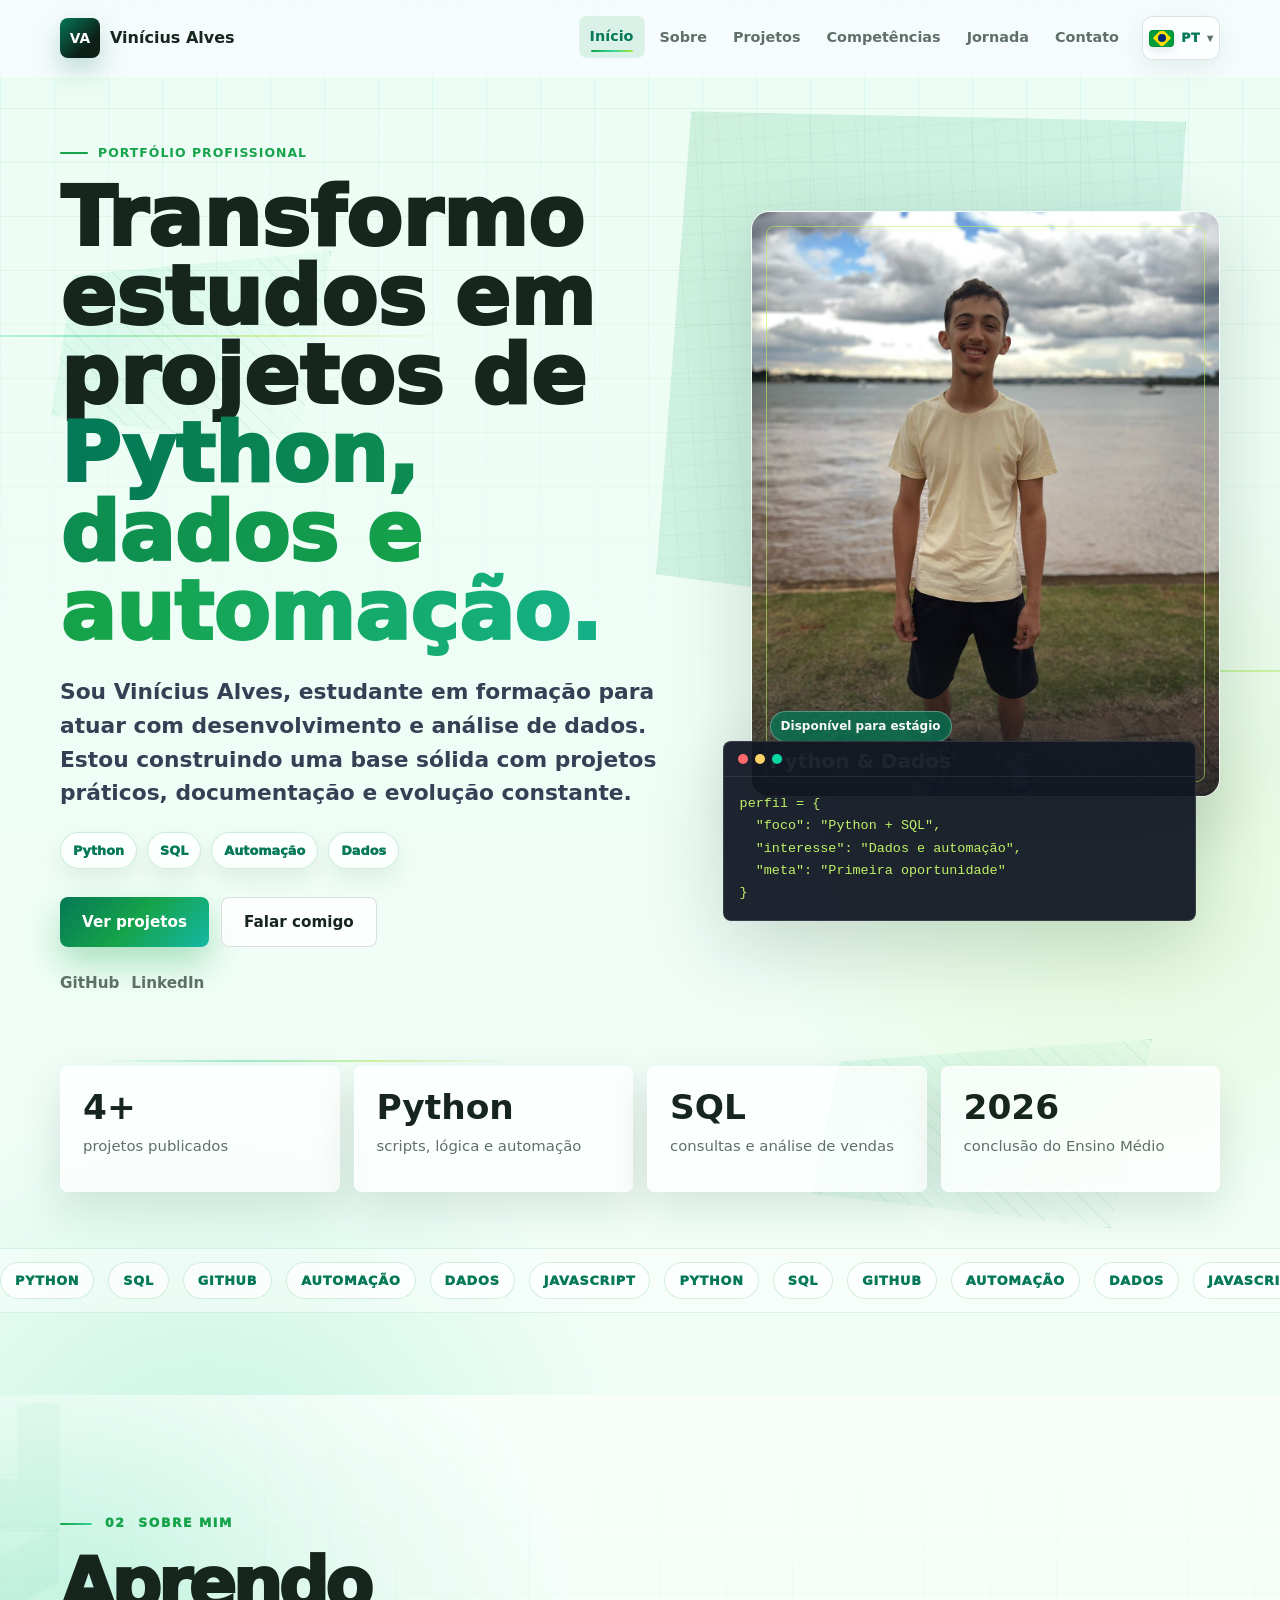
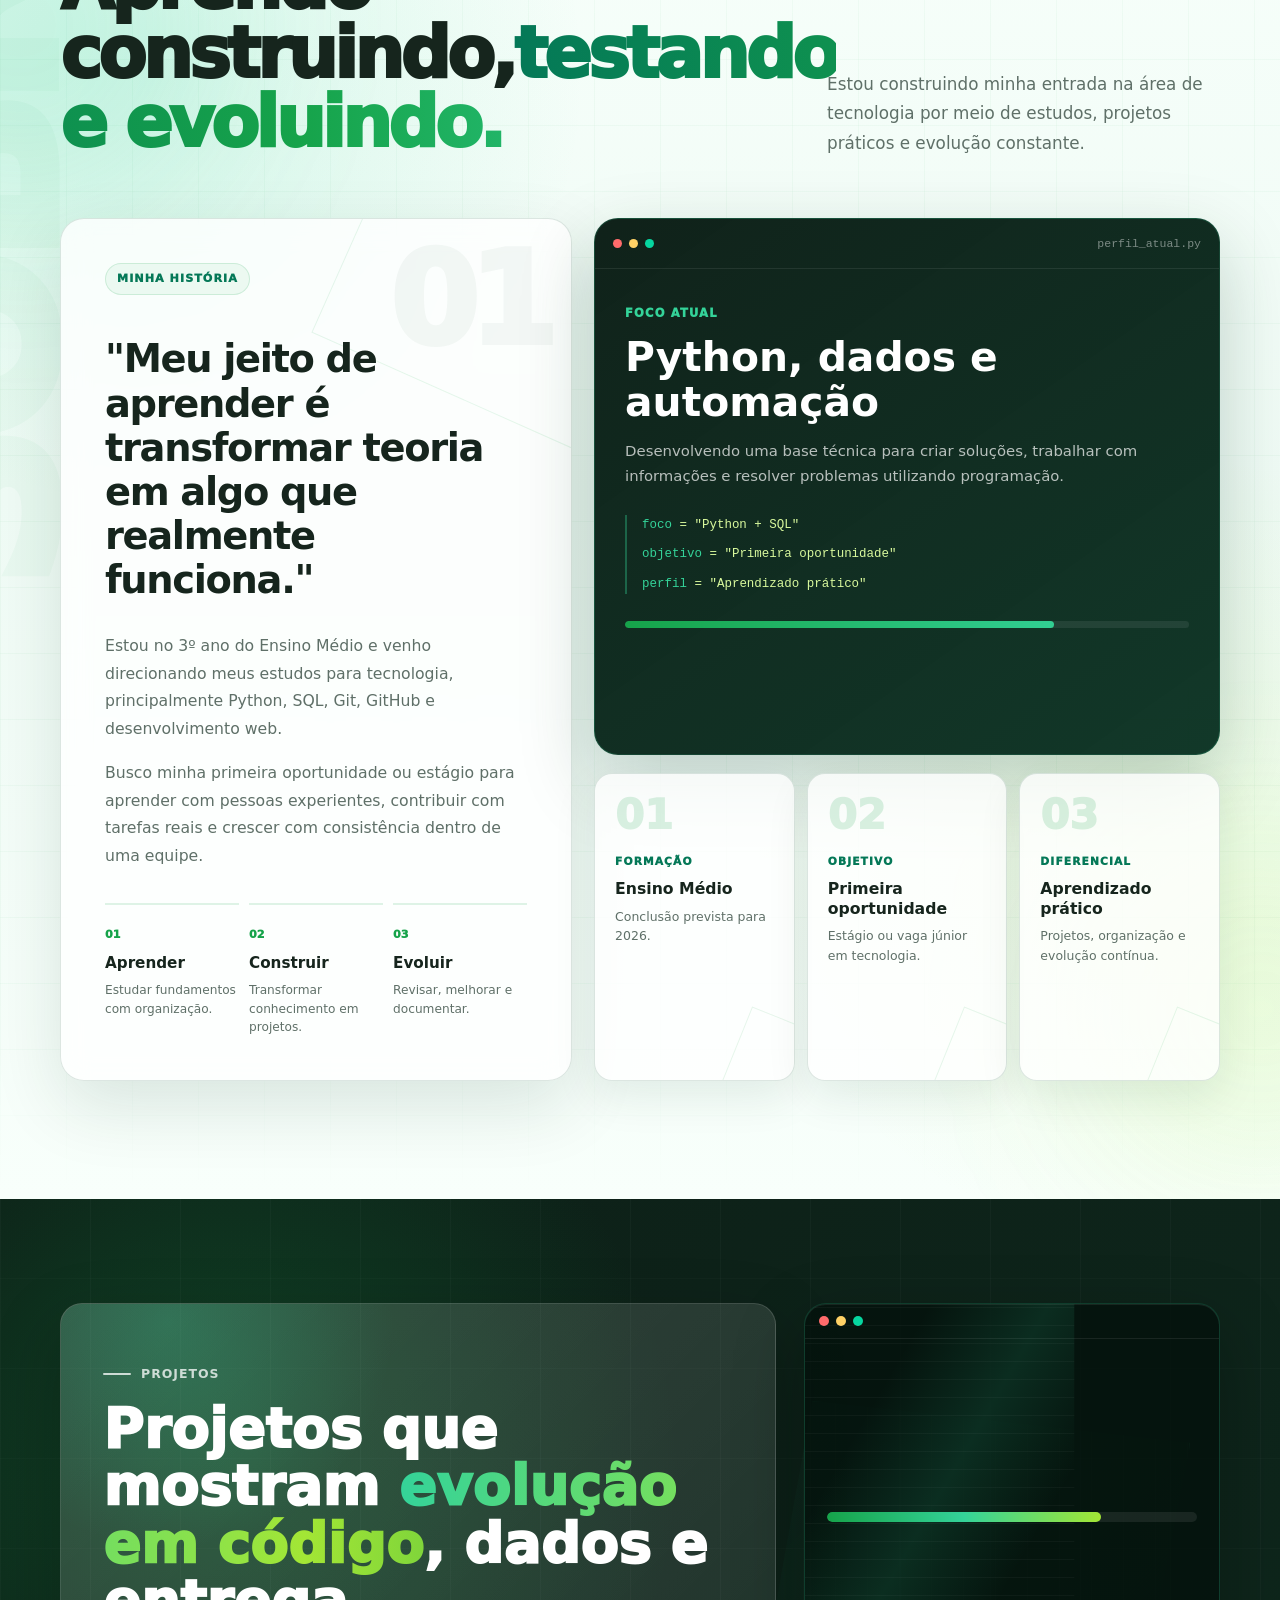
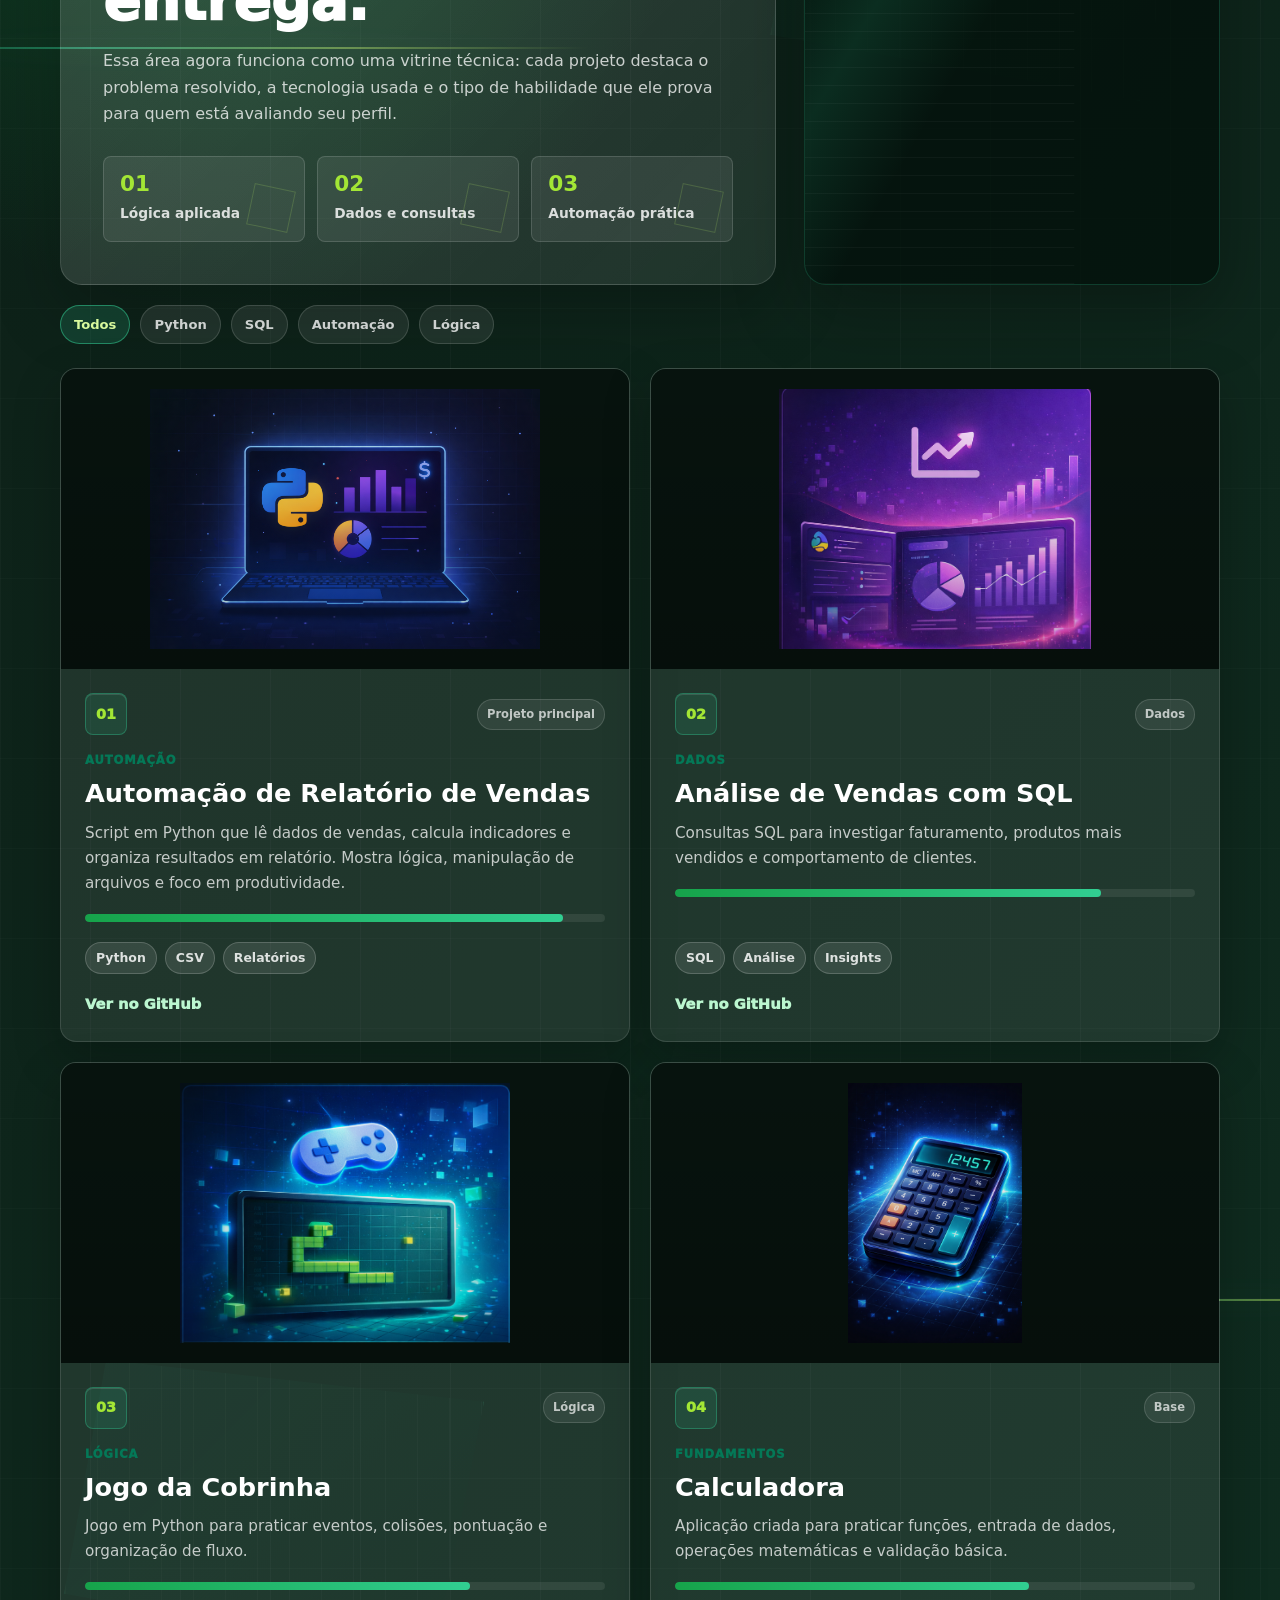
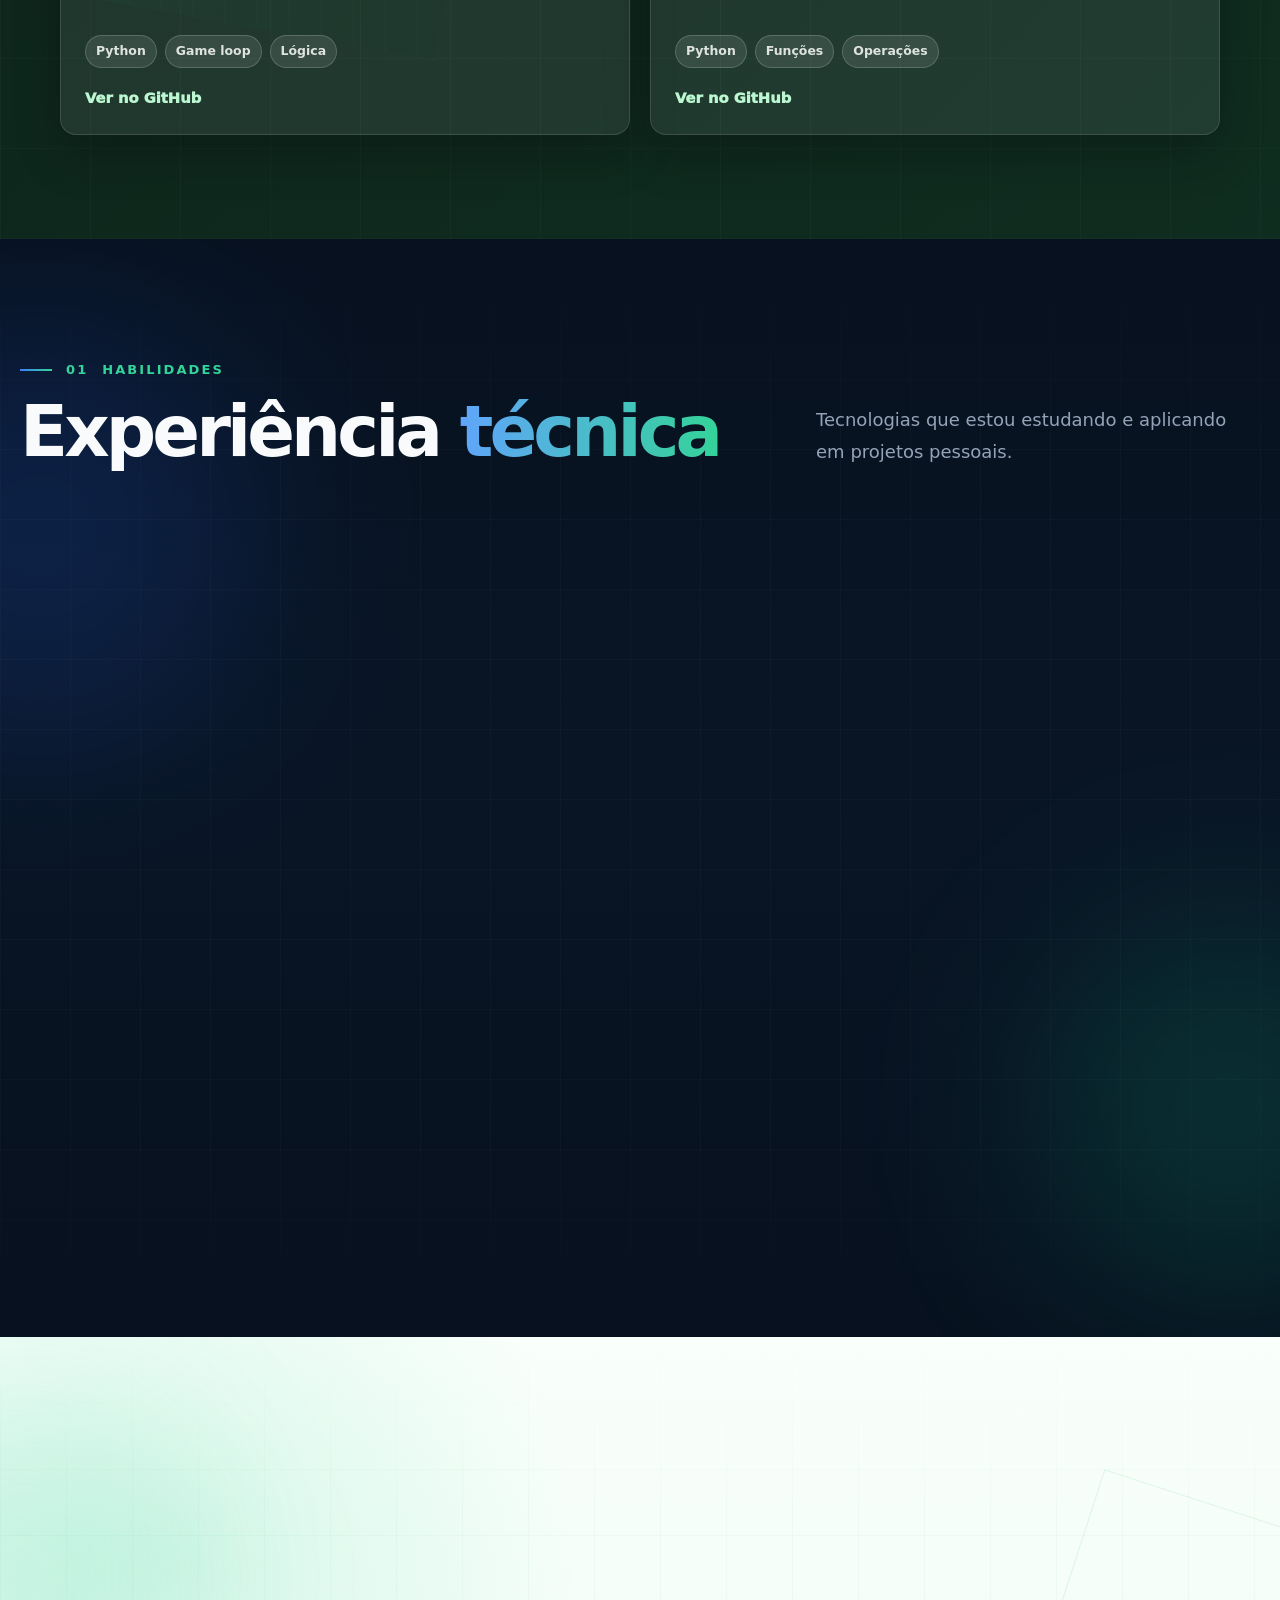
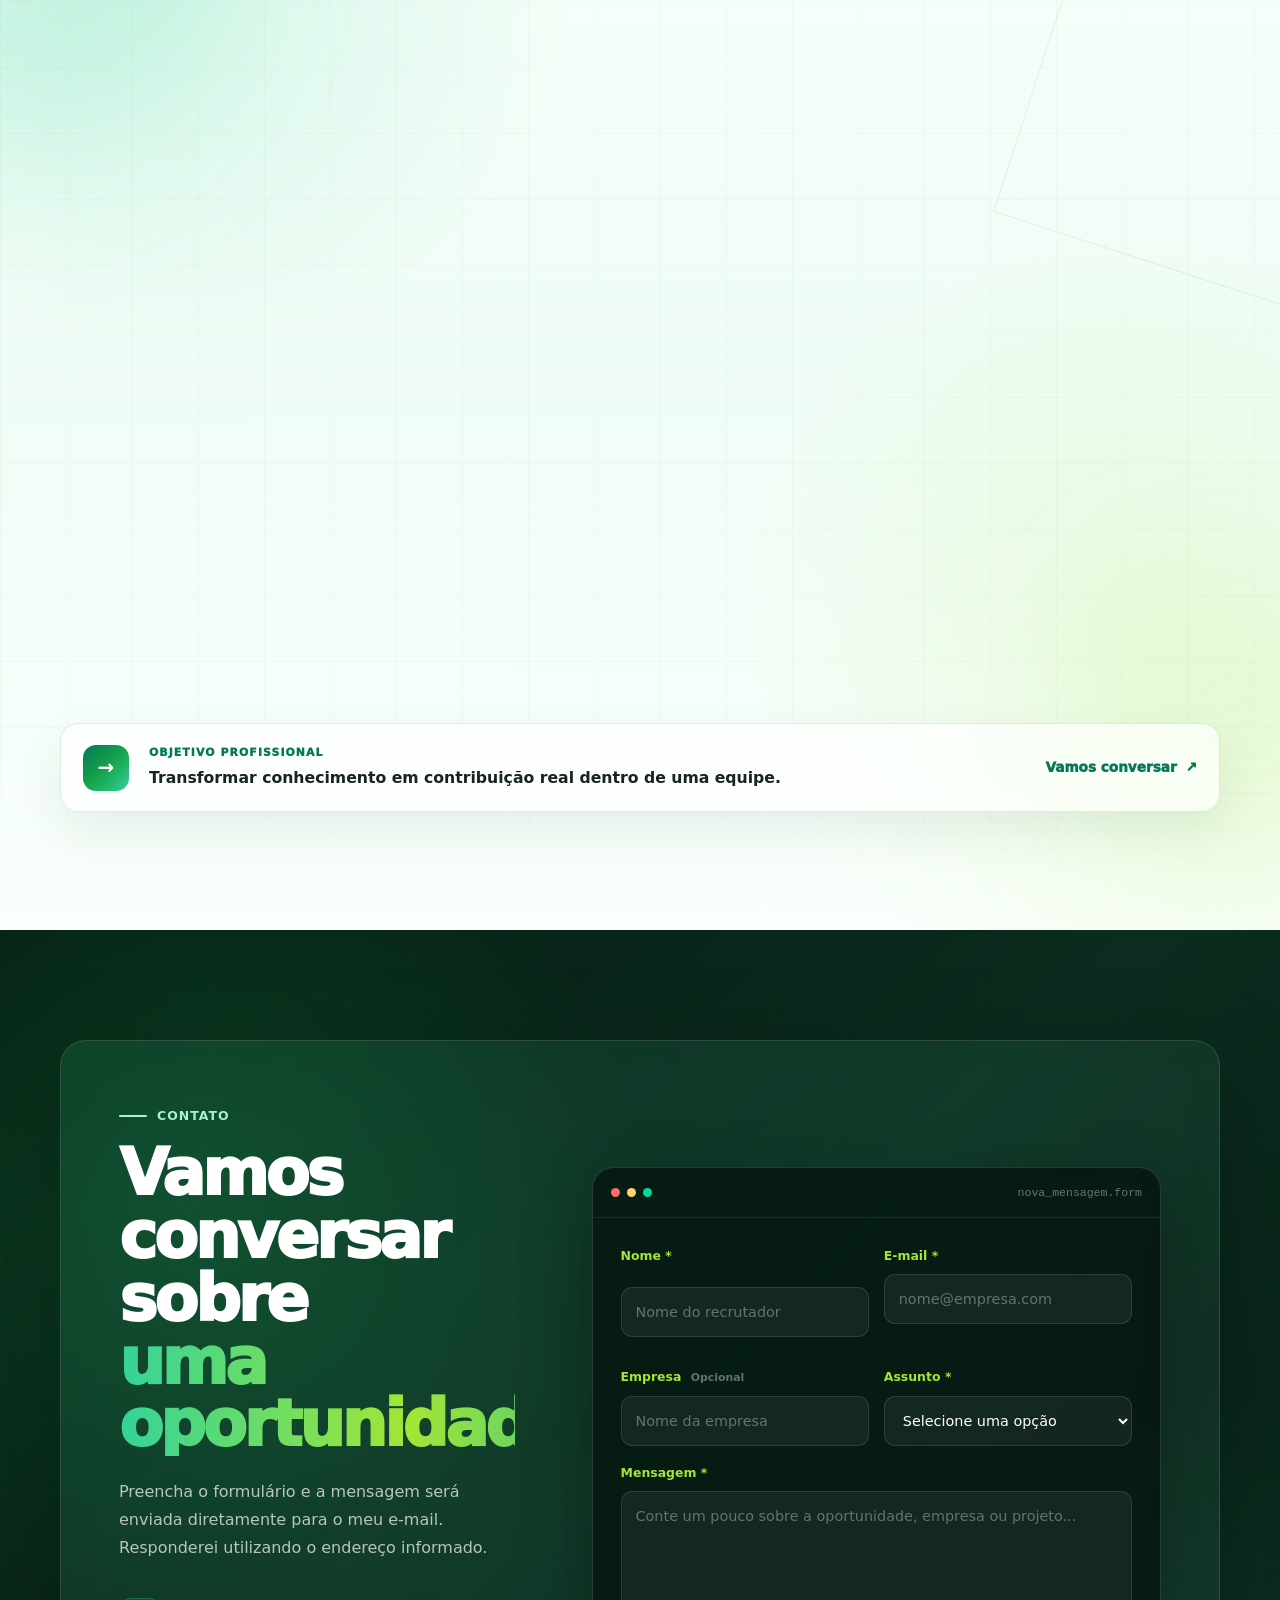
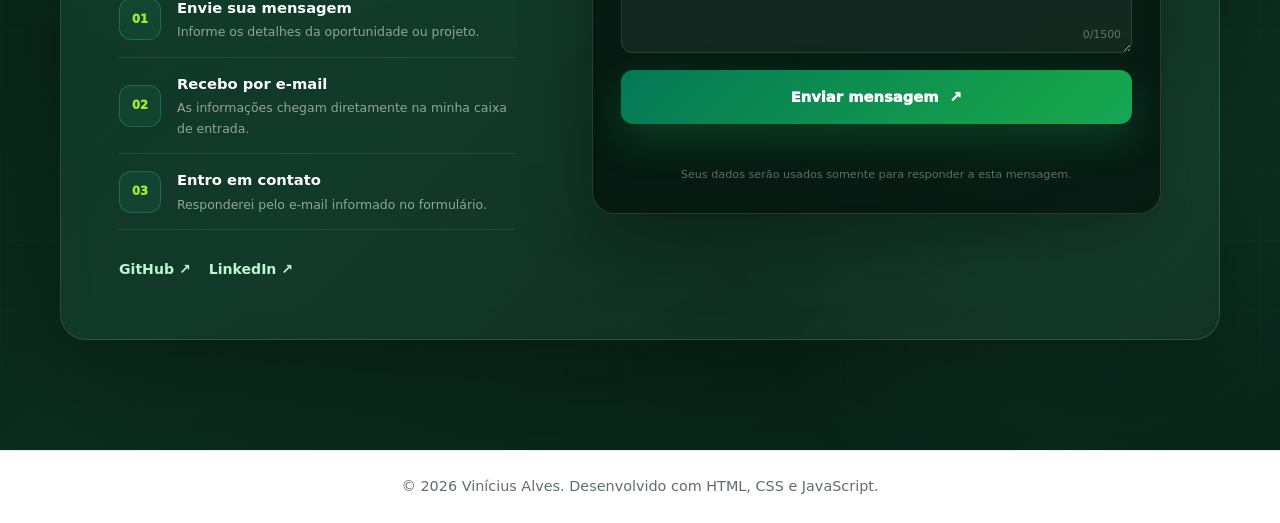
==== commit 7a826fcc: "Replace language flag emojis with CSS flag icons" ====
--- a/index.html
+++ b/index.html
@@ -59,7 +59,11 @@
             aria-label="Selecionar idioma"
             data-i18n-aria-label="language.select"
           >
-            <span class="language-current-flag" id="language-current-flag" aria-hidden="true">🇧🇷</span>
+            <span
+              class="language-current-flag flag-icon flag-br"
+              id="language-current-flag"
+              aria-hidden="true"
+            ></span>
             <span class="language-current-code" id="language-current-code">PT</span>
             <span class="language-chevron" aria-hidden="true">▾</span>
           </button>
@@ -72,7 +76,10 @@
             data-i18n-aria-label="language.available"
           >
             <button class="language-option active" type="button" role="menuitemradio" aria-checked="true" data-language="pt-BR">
-              <span class="language-flag" aria-hidden="true">🇧🇷</span>
+              <span
+                class="language-flag flag-icon flag-br"
+                aria-hidden="true"
+              ></span>
               <span class="language-option-text">
                 <strong>Português</strong>
                 <small>Brasil</small>
@@ -81,7 +88,10 @@
             </button>
 
             <button class="language-option" type="button" role="menuitemradio" aria-checked="false" data-language="en">
-              <span class="language-flag" aria-hidden="true">🇺🇸</span>
+              <span
+                class="language-flag flag-icon flag-us"
+                aria-hidden="true"
+              ></span>
               <span class="language-option-text">
                 <strong>English</strong>
                 <small>United States</small>
@@ -90,7 +100,10 @@
             </button>
 
             <button class="language-option" type="button" role="menuitemradio" aria-checked="false" data-language="es">
-              <span class="language-flag" aria-hidden="true">🇪🇸</span>
+              <span
+                class="language-flag flag-icon flag-es"
+                aria-hidden="true"
+              ></span>
               <span class="language-option-text">
                 <strong>Español</strong>
                 <small>España</small>
--- a/style.css
+++ b/style.css
@@ -1658,6 +1658,142 @@
   }
 }
 
+/* ==========================================
+   BANDEIRAS DO SELETOR DE IDIOMAS
+========================================== */
+
+.flag-icon {
+  position: relative;
+
+  width: 28px;
+  height: 19px;
+
+  display: inline-block;
+  flex: 0 0 auto;
+
+  overflow: hidden;
+
+  border: 1px solid rgba(16, 78, 49, 0.14);
+  border-radius: 4px;
+
+  box-shadow:
+    0 3px 8px rgba(8, 51, 32, 0.12);
+}
+
+.flag-br {
+  background: #009c3b;
+}
+
+.flag-br::before {
+  content: "";
+
+  position: absolute;
+  top: 50%;
+  left: 50%;
+
+  width: 13px;
+  height: 13px;
+
+  border-radius: 1px;
+
+  background: #ffdf00;
+
+  transform:
+    translate(-50%, -50%)
+    rotate(45deg);
+}
+
+.flag-br::after {
+  content: "";
+
+  position: absolute;
+  top: 50%;
+  left: 50%;
+
+  width: 8px;
+  height: 8px;
+
+  border-radius: 50%;
+
+  background: #002776;
+
+  transform:
+    translate(-50%, -50%);
+}
+
+.flag-us {
+  background:
+    repeating-linear-gradient(
+      to bottom,
+      #b22234 0,
+      #b22234 1.46px,
+      #ffffff 1.46px,
+      #ffffff 2.92px
+    );
+}
+
+.flag-us::before {
+  content: "";
+
+  position: absolute;
+  top: 0;
+  left: 0;
+
+  width: 45%;
+  height: 54%;
+
+  background: #3c3b6e;
+}
+
+.flag-us::after {
+  content: "•••\A•••\A•••";
+
+  position: absolute;
+  top: 1px;
+  left: 2px;
+
+  color: #ffffff;
+
+  font-size: 4px;
+  line-height: 3px;
+
+  white-space: pre;
+}
+
+.flag-es {
+  background:
+    linear-gradient(
+      to bottom,
+      #aa151b 0%,
+      #aa151b 25%,
+      #f1bf00 25%,
+      #f1bf00 75%,
+      #aa151b 75%,
+      #aa151b 100%
+    );
+}
+
+.language-current-flag {
+  width: 25px;
+  height: 17px;
+}
+
+.language-flag {
+  width: 28px;
+  height: 19px;
+
+  display: inline-block;
+
+  background-color: transparent;
+}
+
+@media (max-width: 560px) {
+  .language-current-flag {
+    width: 23px;
+    height: 16px;
+  }
+}
+
 @keyframes matrixFall {
   0% {
     transform: translateY(-18vh);
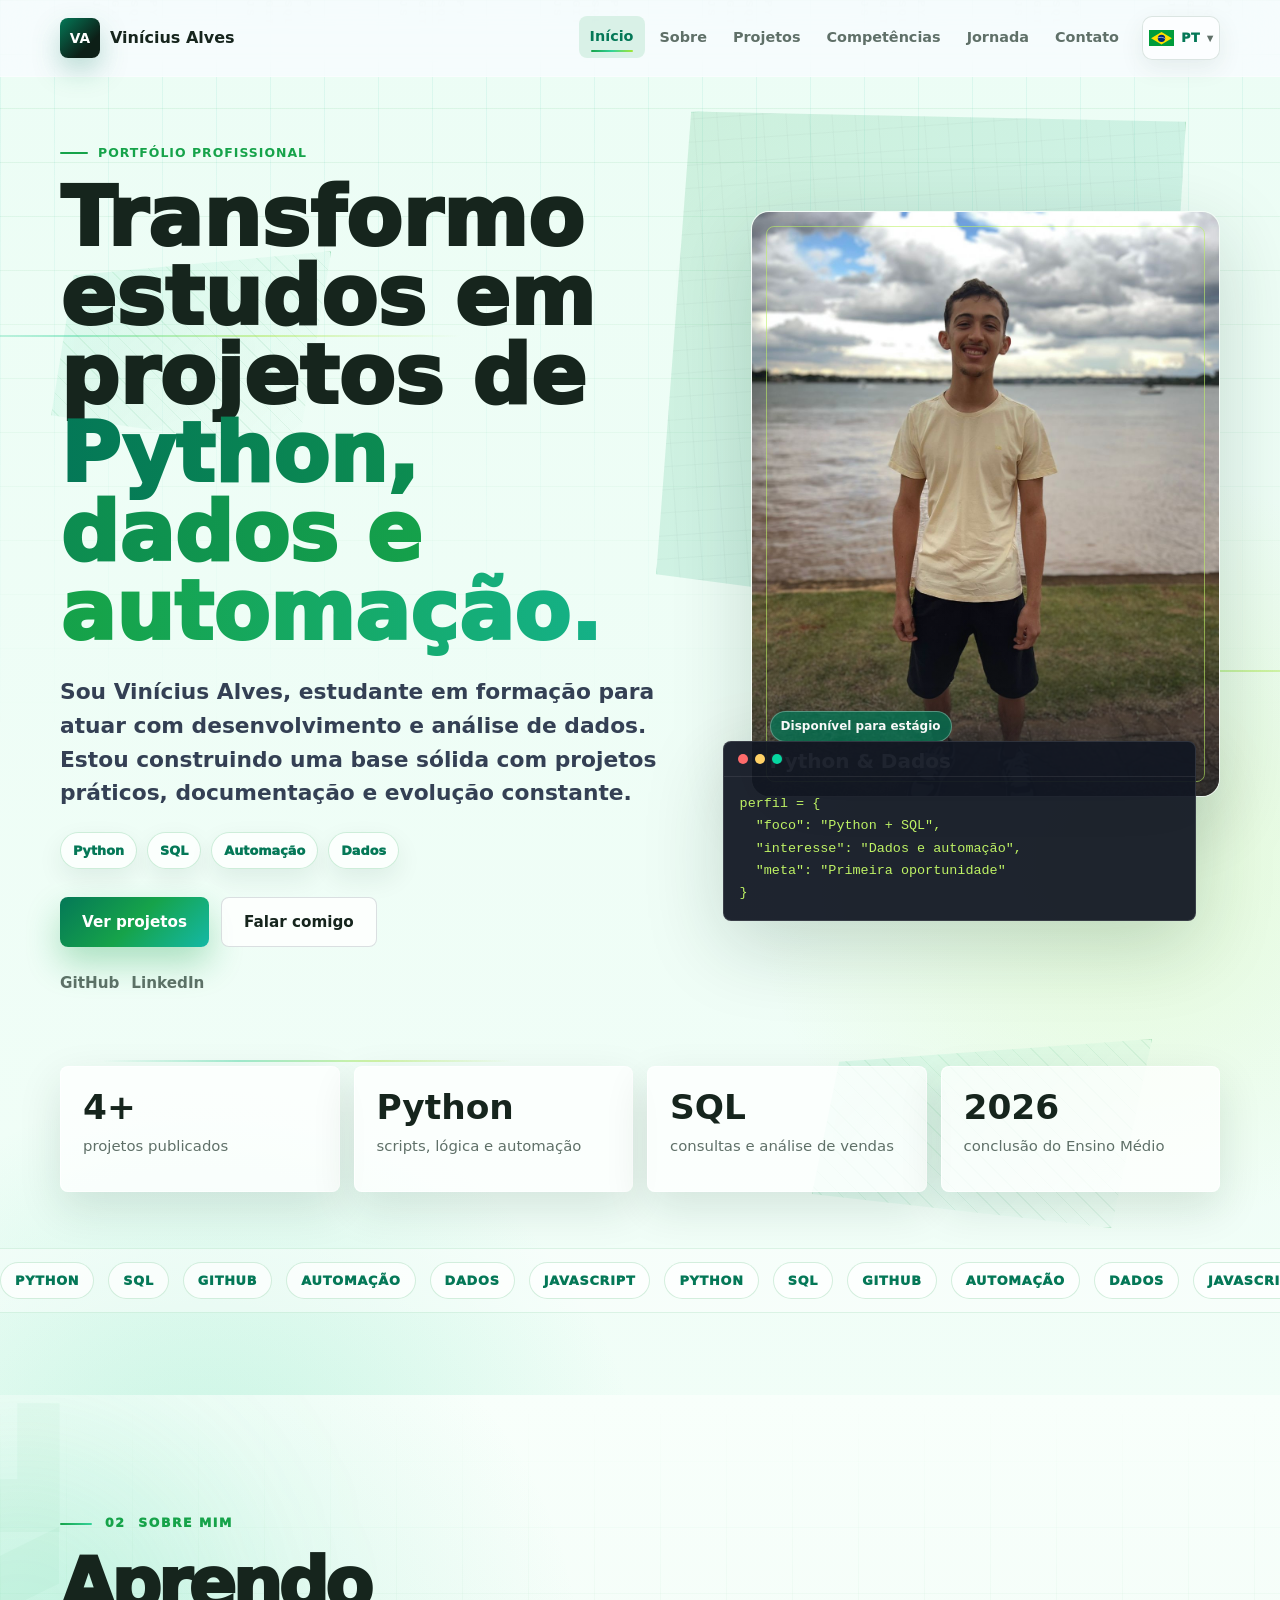
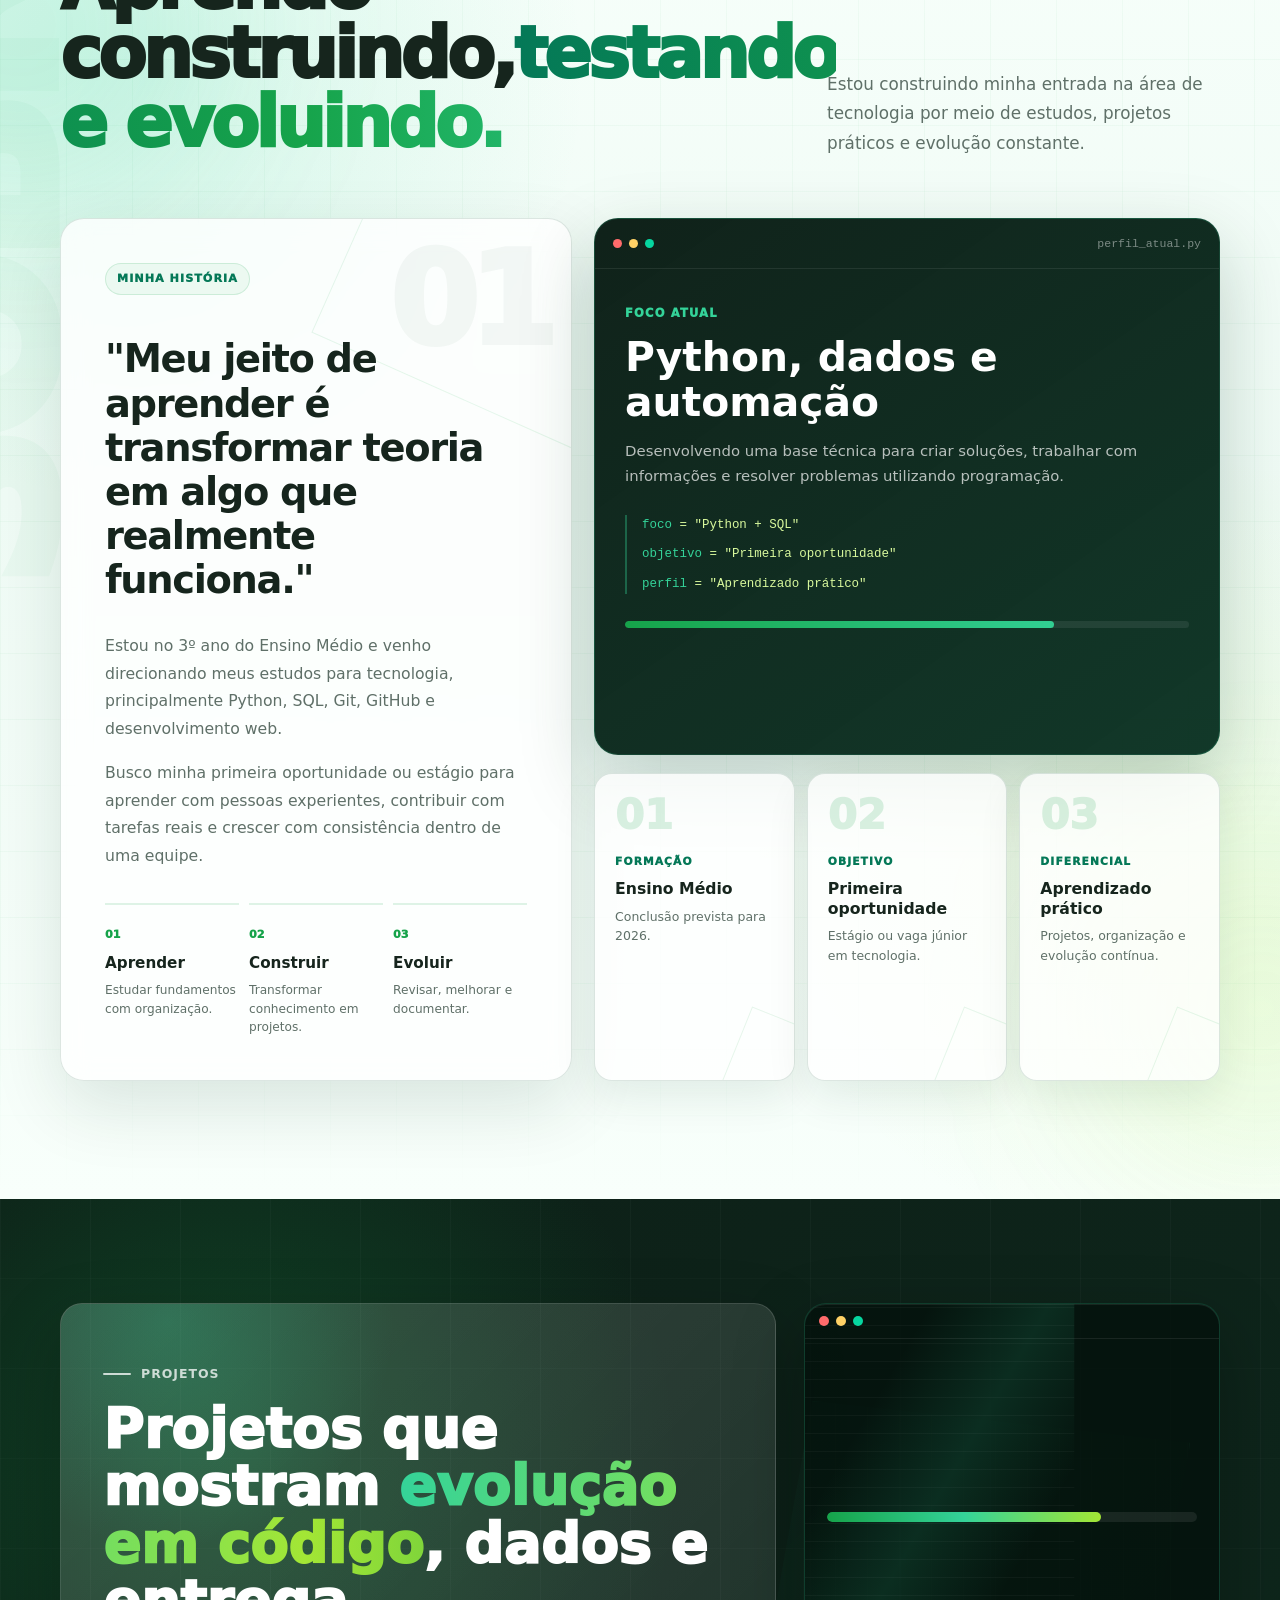
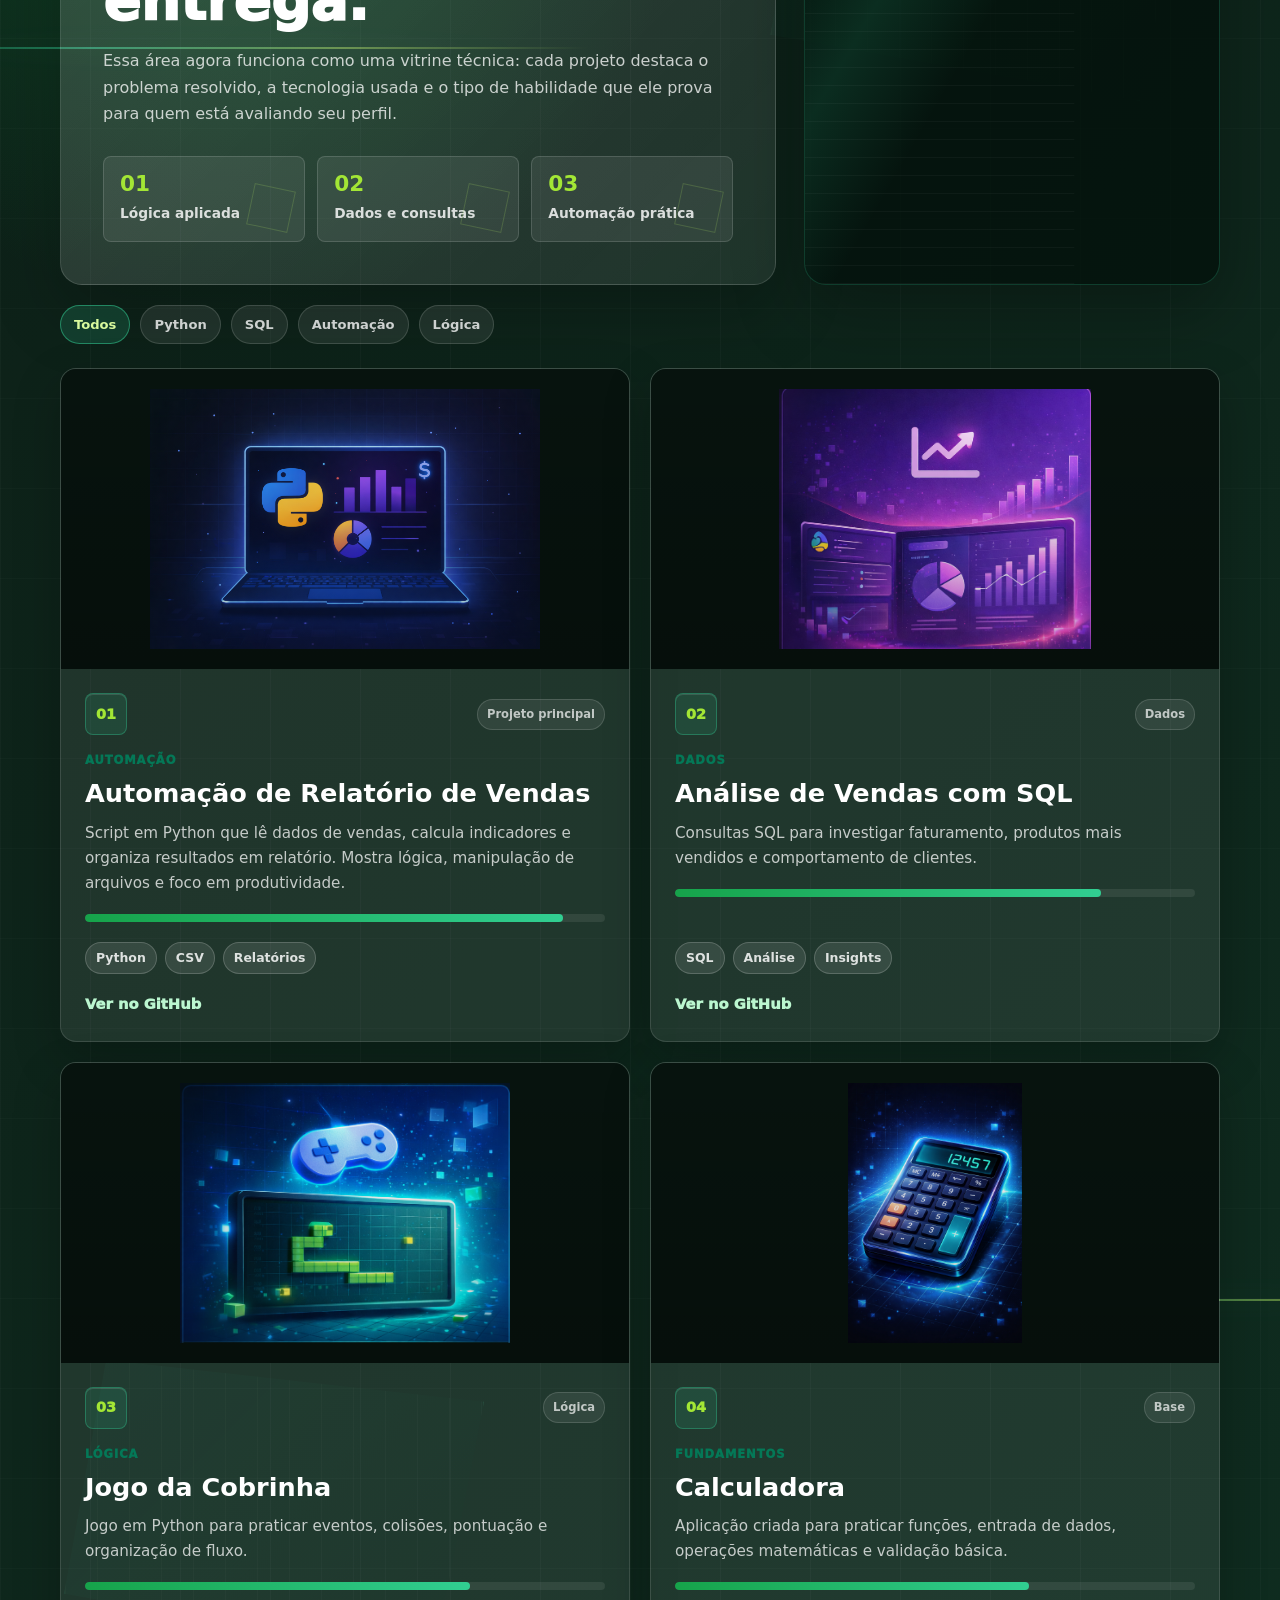
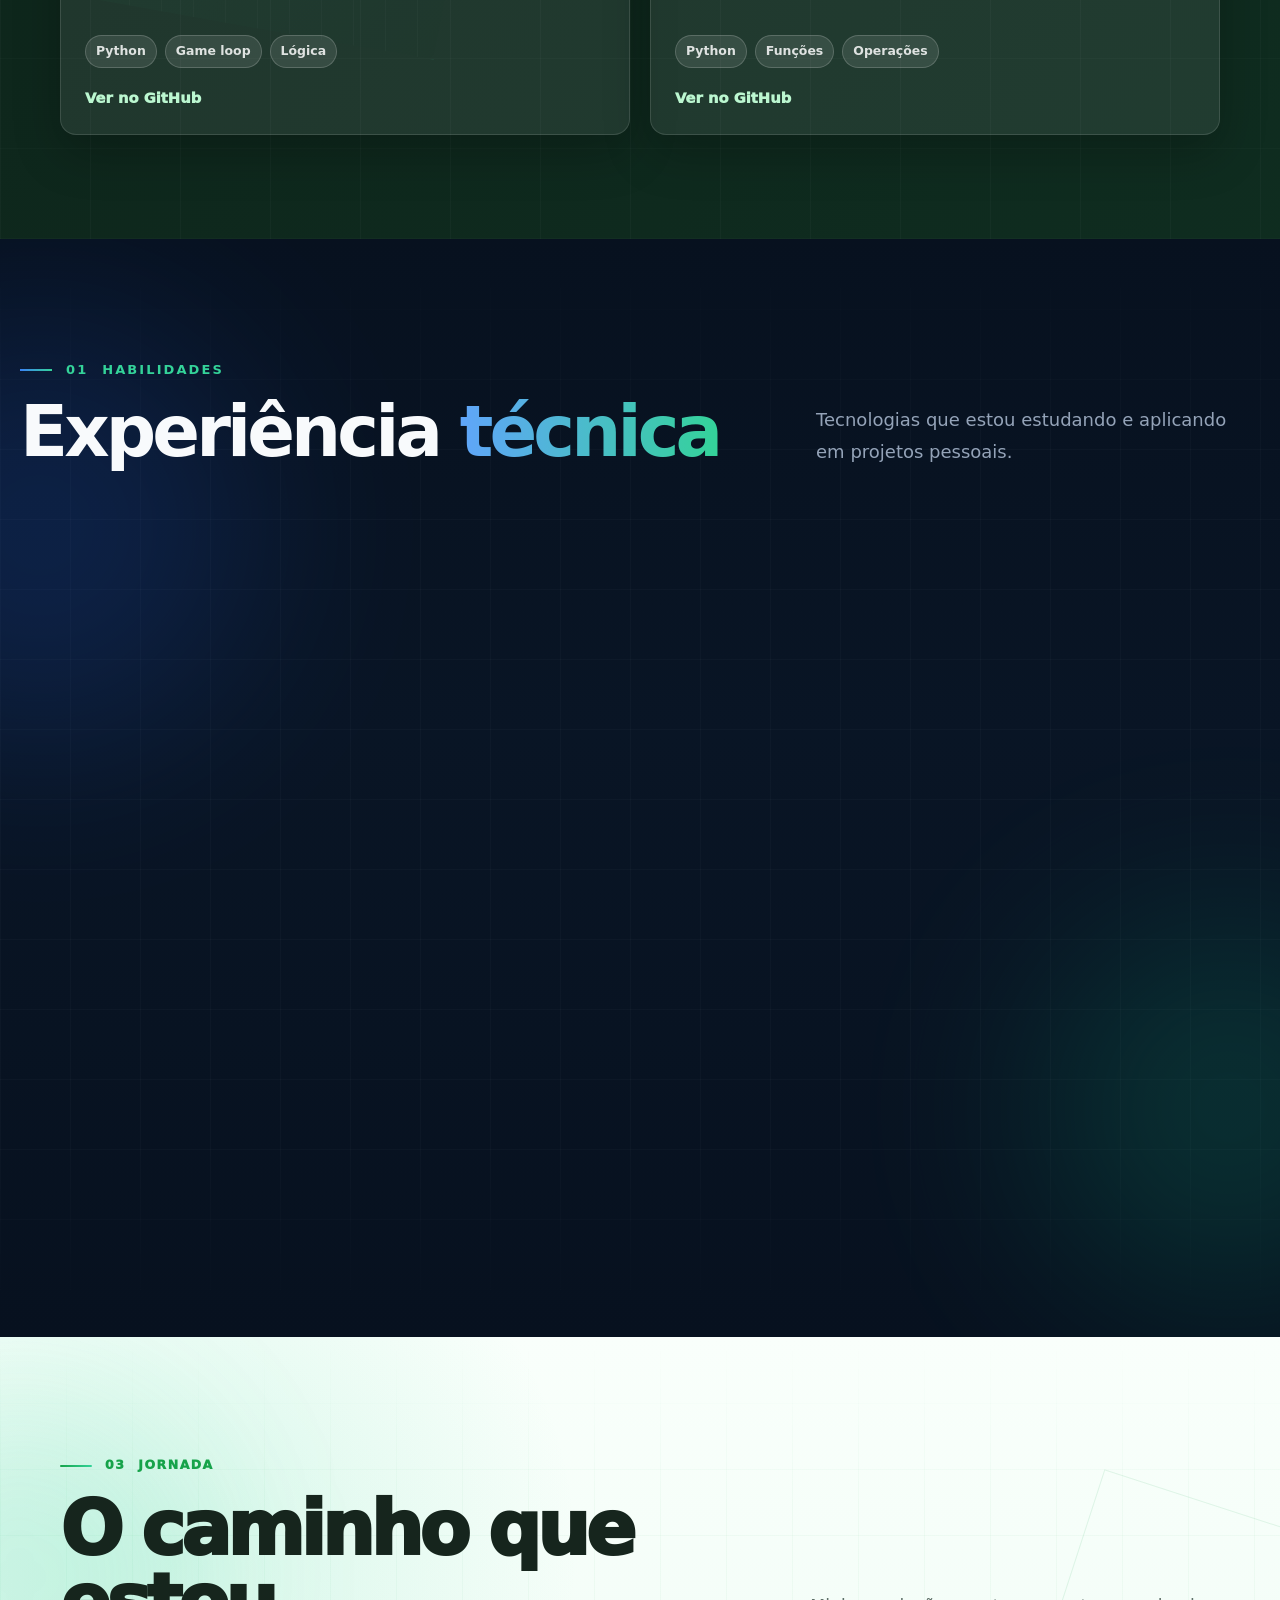
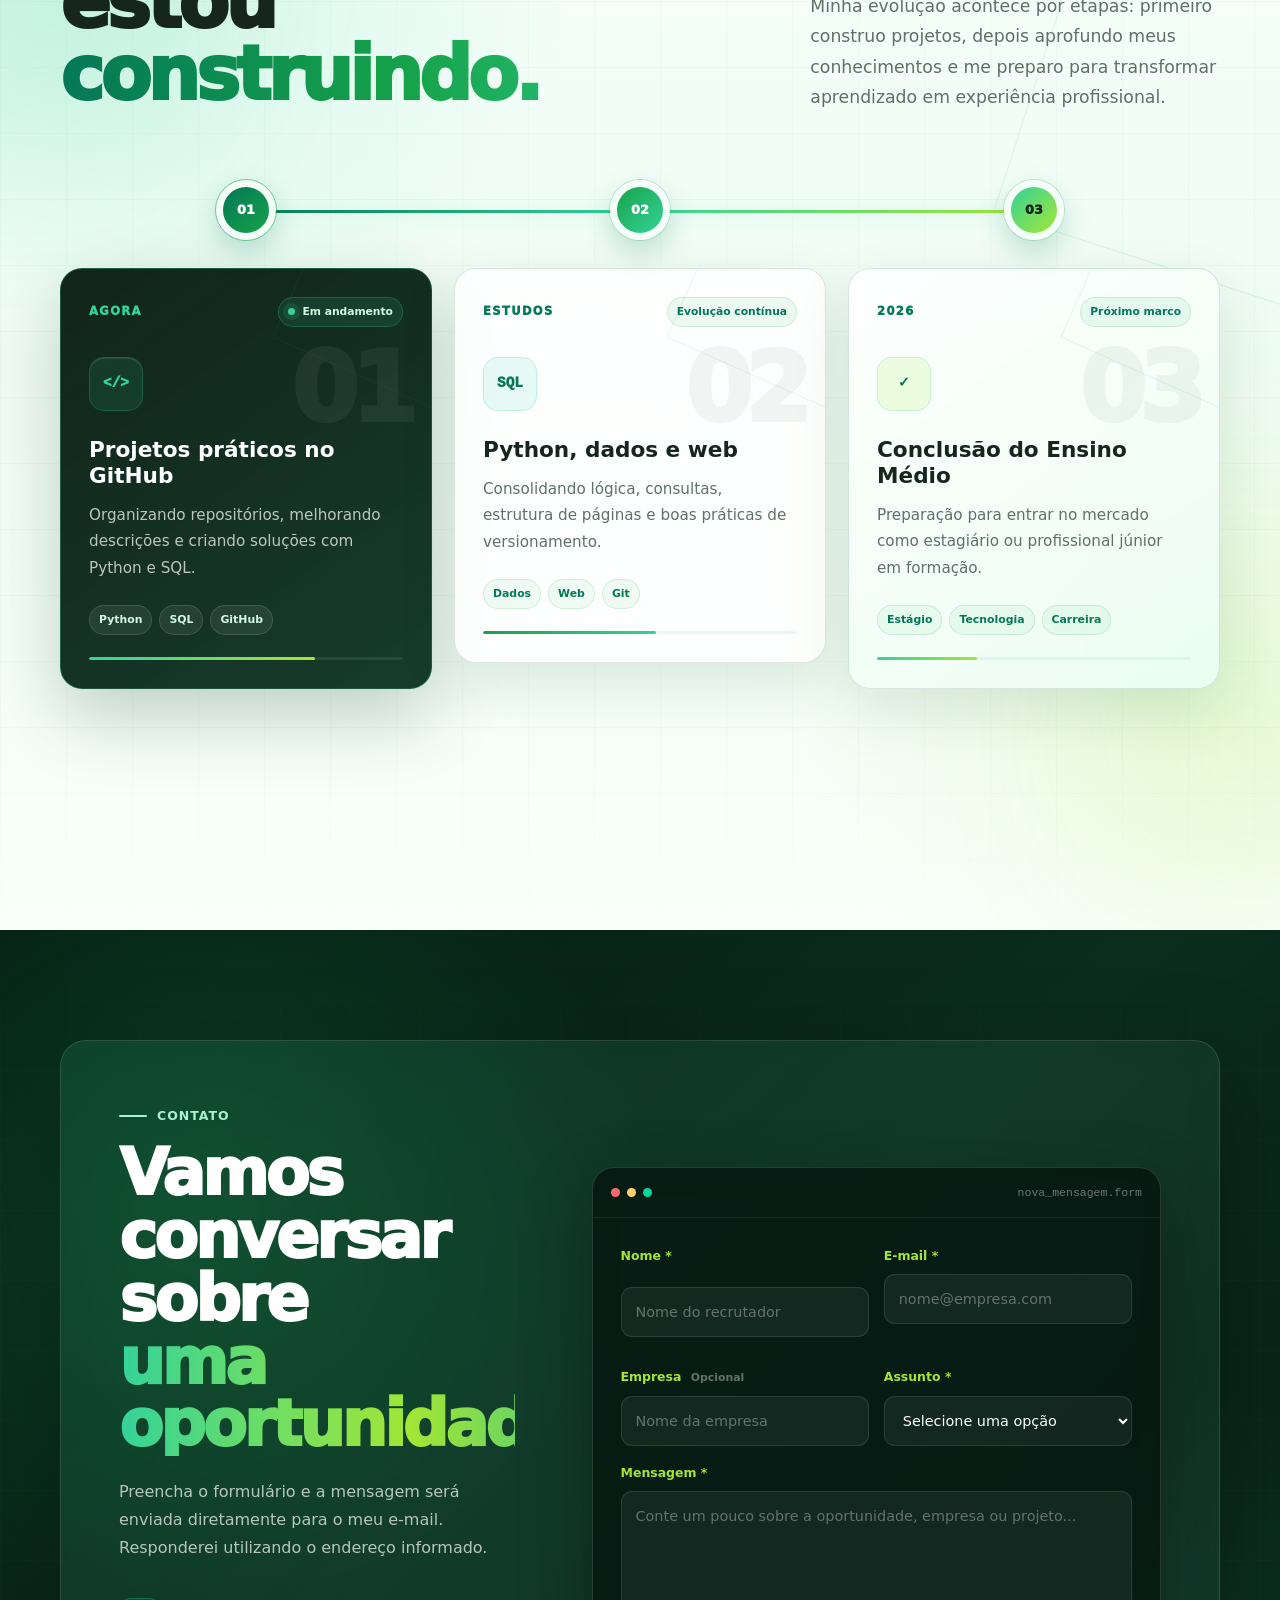
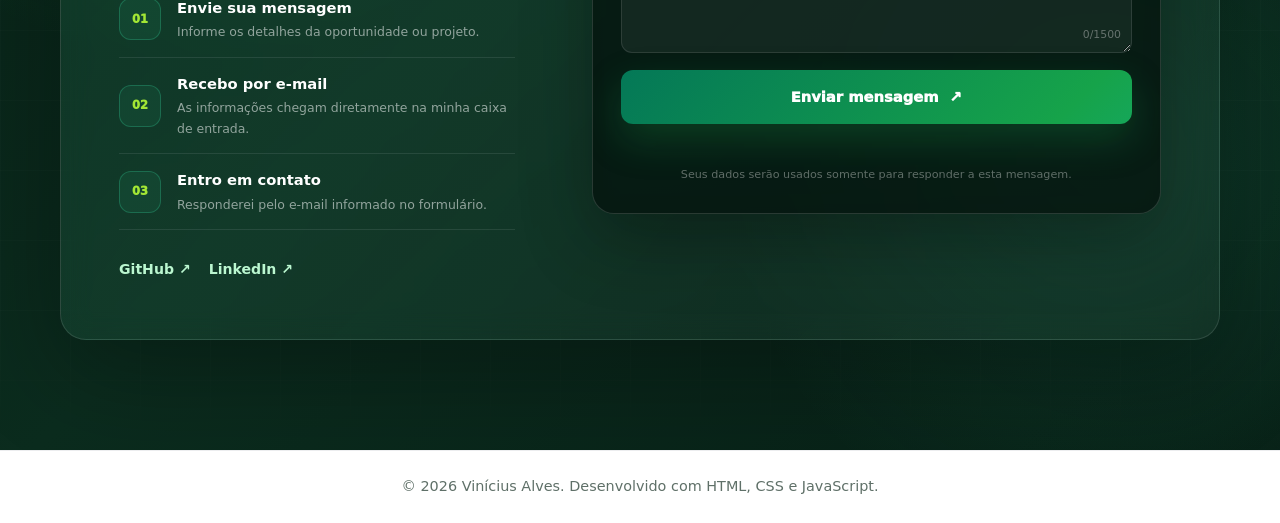
==== commit a8155fa8: "Replace language flag icons with inline SVGs" ====
--- a/index.html
+++ b/index.html
@@ -60,10 +60,22 @@
             data-i18n-aria-label="language.select"
           >
             <span
-              class="language-current-flag flag-icon flag-br"
+              class="language-current-flag"
               id="language-current-flag"
               aria-hidden="true"
-            ></span>
+            >
+              <svg viewBox="0 0 36 24" aria-hidden="true">
+                <rect width="36" height="24" fill="#009C3B"/>
+                <polygon points="18,3 33,12 18,21 3,12" fill="#FFDF00"/>
+                <circle cx="18" cy="12" r="5.3" fill="#002776"/>
+                <path
+                  d="M13 11.3c3.8-1.3 7.2-.8 10 1"
+                  fill="none"
+                  stroke="#fff"
+                  stroke-width="0.8"
+                />
+              </svg>
+            </span>
             <span class="language-current-code" id="language-current-code">PT</span>
             <span class="language-chevron" aria-hidden="true">▾</span>
           </button>
@@ -76,10 +88,19 @@
             data-i18n-aria-label="language.available"
           >
             <button class="language-option active" type="button" role="menuitemradio" aria-checked="true" data-language="pt-BR">
-              <span
-                class="language-flag flag-icon flag-br"
-                aria-hidden="true"
-              ></span>
+              <span class="language-flag" aria-hidden="true">
+                <svg viewBox="0 0 36 24">
+                  <rect width="36" height="24" fill="#009C3B"/>
+                  <polygon points="18,3 33,12 18,21 3,12" fill="#FFDF00"/>
+                  <circle cx="18" cy="12" r="5.3" fill="#002776"/>
+                  <path
+                    d="M13 11.3c3.8-1.3 7.2-.8 10 1"
+                    fill="none"
+                    stroke="#fff"
+                    stroke-width="0.8"
+                  />
+                </svg>
+              </span>
               <span class="language-option-text">
                 <strong>Português</strong>
                 <small>Brasil</small>
@@ -88,10 +109,47 @@
             </button>
 
             <button class="language-option" type="button" role="menuitemradio" aria-checked="false" data-language="en">
-              <span
-                class="language-flag flag-icon flag-us"
-                aria-hidden="true"
-              ></span>
+              <span class="language-flag" aria-hidden="true">
+                <svg viewBox="0 0 36 24">
+                  <rect width="36" height="24" fill="#fff"/>
+
+                  <g fill="#B22234">
+                    <rect y="0" width="36" height="2"/>
+                    <rect y="4" width="36" height="2"/>
+                    <rect y="8" width="36" height="2"/>
+                    <rect y="12" width="36" height="2"/>
+                    <rect y="16" width="36" height="2"/>
+                    <rect y="20" width="36" height="2"/>
+                    <rect y="23" width="36" height="1"/>
+                  </g>
+
+                  <rect width="15.5" height="13" fill="#3C3B6E"/>
+
+                  <g fill="#fff">
+                    <circle cx="2.3" cy="2.2" r="0.55"/>
+                    <circle cx="5.2" cy="2.2" r="0.55"/>
+                    <circle cx="8.1" cy="2.2" r="0.55"/>
+                    <circle cx="11" cy="2.2" r="0.55"/>
+                    <circle cx="13.8" cy="2.2" r="0.55"/>
+
+                    <circle cx="3.7" cy="4.7" r="0.55"/>
+                    <circle cx="6.6" cy="4.7" r="0.55"/>
+                    <circle cx="9.5" cy="4.7" r="0.55"/>
+                    <circle cx="12.4" cy="4.7" r="0.55"/>
+
+                    <circle cx="2.3" cy="7.2" r="0.55"/>
+                    <circle cx="5.2" cy="7.2" r="0.55"/>
+                    <circle cx="8.1" cy="7.2" r="0.55"/>
+                    <circle cx="11" cy="7.2" r="0.55"/>
+                    <circle cx="13.8" cy="7.2" r="0.55"/>
+
+                    <circle cx="3.7" cy="9.7" r="0.55"/>
+                    <circle cx="6.6" cy="9.7" r="0.55"/>
+                    <circle cx="9.5" cy="9.7" r="0.55"/>
+                    <circle cx="12.4" cy="9.7" r="0.55"/>
+                  </g>
+                </svg>
+              </span>
               <span class="language-option-text">
                 <strong>English</strong>
                 <small>United States</small>
@@ -100,10 +158,18 @@
             </button>
 
             <button class="language-option" type="button" role="menuitemradio" aria-checked="false" data-language="es">
-              <span
-                class="language-flag flag-icon flag-es"
-                aria-hidden="true"
-              ></span>
+              <span class="language-flag" aria-hidden="true">
+                <svg viewBox="0 0 36 24">
+                  <rect width="36" height="24" fill="#AA151B"/>
+                  <rect y="6" width="36" height="12" fill="#F1BF00"/>
+
+                  <g transform="translate(8 9)">
+                    <rect width="2.7" height="6.3" rx="0.4" fill="#AA151B"/>
+                    <rect x="0.5" y="1" width="1.7" height="2.3" fill="#F1BF00"/>
+                    <circle cx="1.35" cy="-0.2" r="0.8" fill="#AA151B"/>
+                  </g>
+                </svg>
+              </span>
               <span class="language-option-text">
                 <strong>Español</strong>
                 <small>España</small>
--- a/style.css
+++ b/style.css
@@ -1662,117 +1662,6 @@
    BANDEIRAS DO SELETOR DE IDIOMAS
 ========================================== */
 
-.flag-icon {
-  position: relative;
-
-  width: 28px;
-  height: 19px;
-
-  display: inline-block;
-  flex: 0 0 auto;
-
-  overflow: hidden;
-
-  border: 1px solid rgba(16, 78, 49, 0.14);
-  border-radius: 4px;
-
-  box-shadow:
-    0 3px 8px rgba(8, 51, 32, 0.12);
-}
-
-.flag-br {
-  background: #009c3b;
-}
-
-.flag-br::before {
-  content: "";
-
-  position: absolute;
-  top: 50%;
-  left: 50%;
-
-  width: 13px;
-  height: 13px;
-
-  border-radius: 1px;
-
-  background: #ffdf00;
-
-  transform:
-    translate(-50%, -50%)
-    rotate(45deg);
-}
-
-.flag-br::after {
-  content: "";
-
-  position: absolute;
-  top: 50%;
-  left: 50%;
-
-  width: 8px;
-  height: 8px;
-
-  border-radius: 50%;
-
-  background: #002776;
-
-  transform:
-    translate(-50%, -50%);
-}
-
-.flag-us {
-  background:
-    repeating-linear-gradient(
-      to bottom,
-      #b22234 0,
-      #b22234 1.46px,
-      #ffffff 1.46px,
-      #ffffff 2.92px
-    );
-}
-
-.flag-us::before {
-  content: "";
-
-  position: absolute;
-  top: 0;
-  left: 0;
-
-  width: 45%;
-  height: 54%;
-
-  background: #3c3b6e;
-}
-
-.flag-us::after {
-  content: "•••\A•••\A•••";
-
-  position: absolute;
-  top: 1px;
-  left: 2px;
-
-  color: #ffffff;
-
-  font-size: 4px;
-  line-height: 3px;
-
-  white-space: pre;
-}
-
-.flag-es {
-  background:
-    linear-gradient(
-      to bottom,
-      #aa151b 0%,
-      #aa151b 25%,
-      #f1bf00 25%,
-      #f1bf00 75%,
-      #aa151b 75%,
-      #aa151b 100%
-    );
-}
-
 .language-current-flag {
   width: 25px;
   height: 17px;
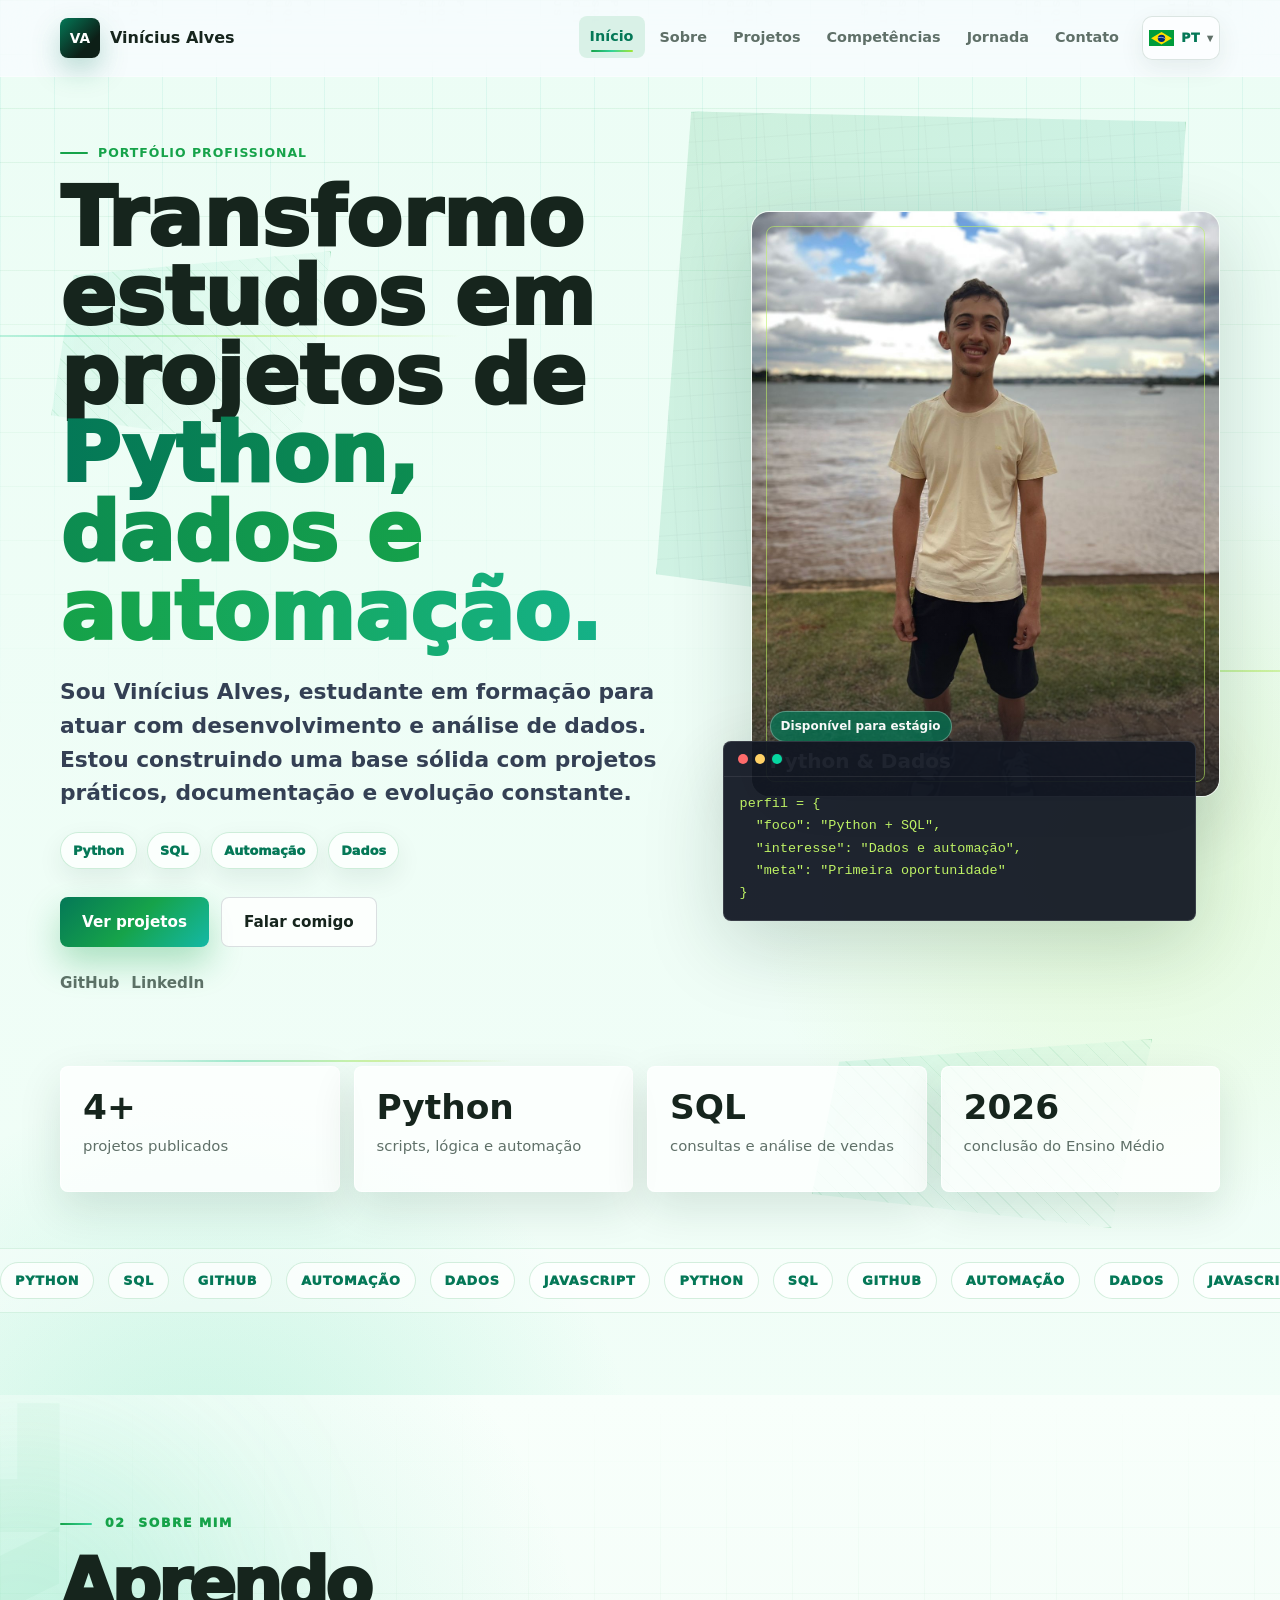
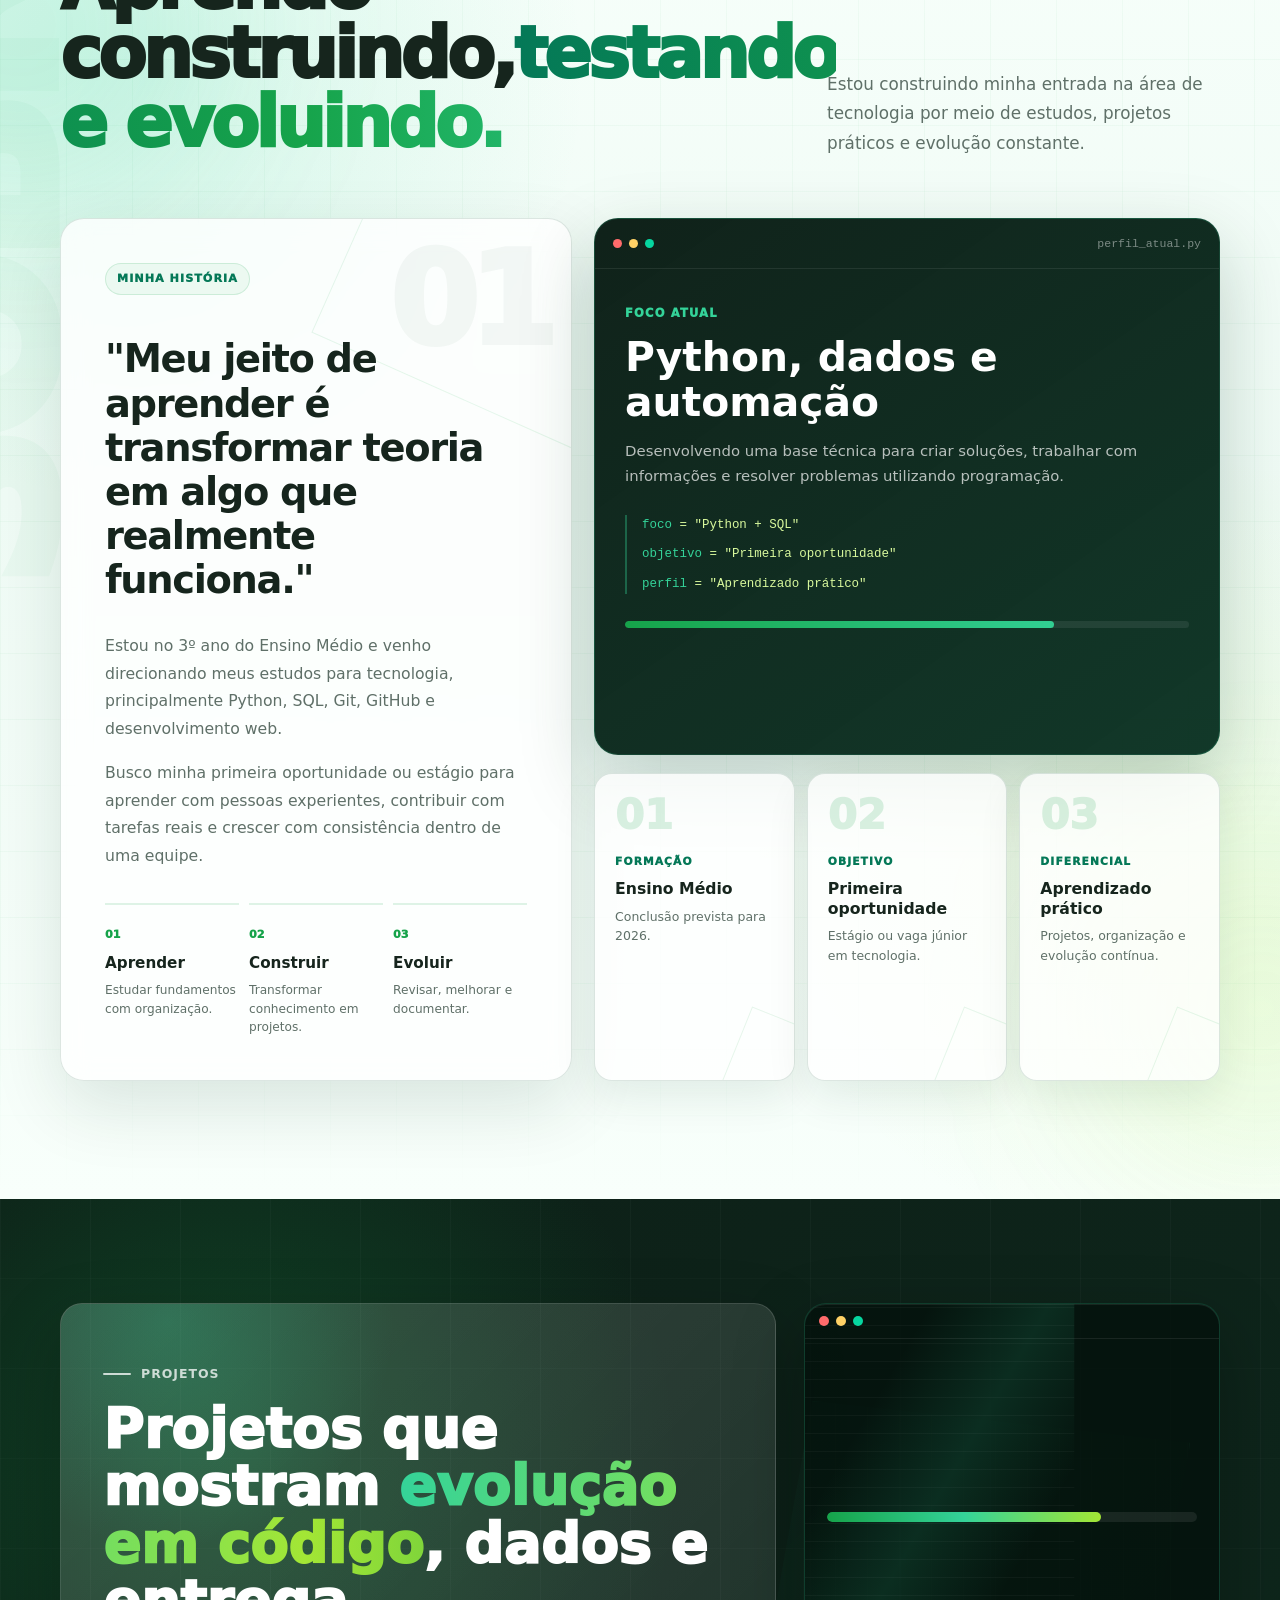
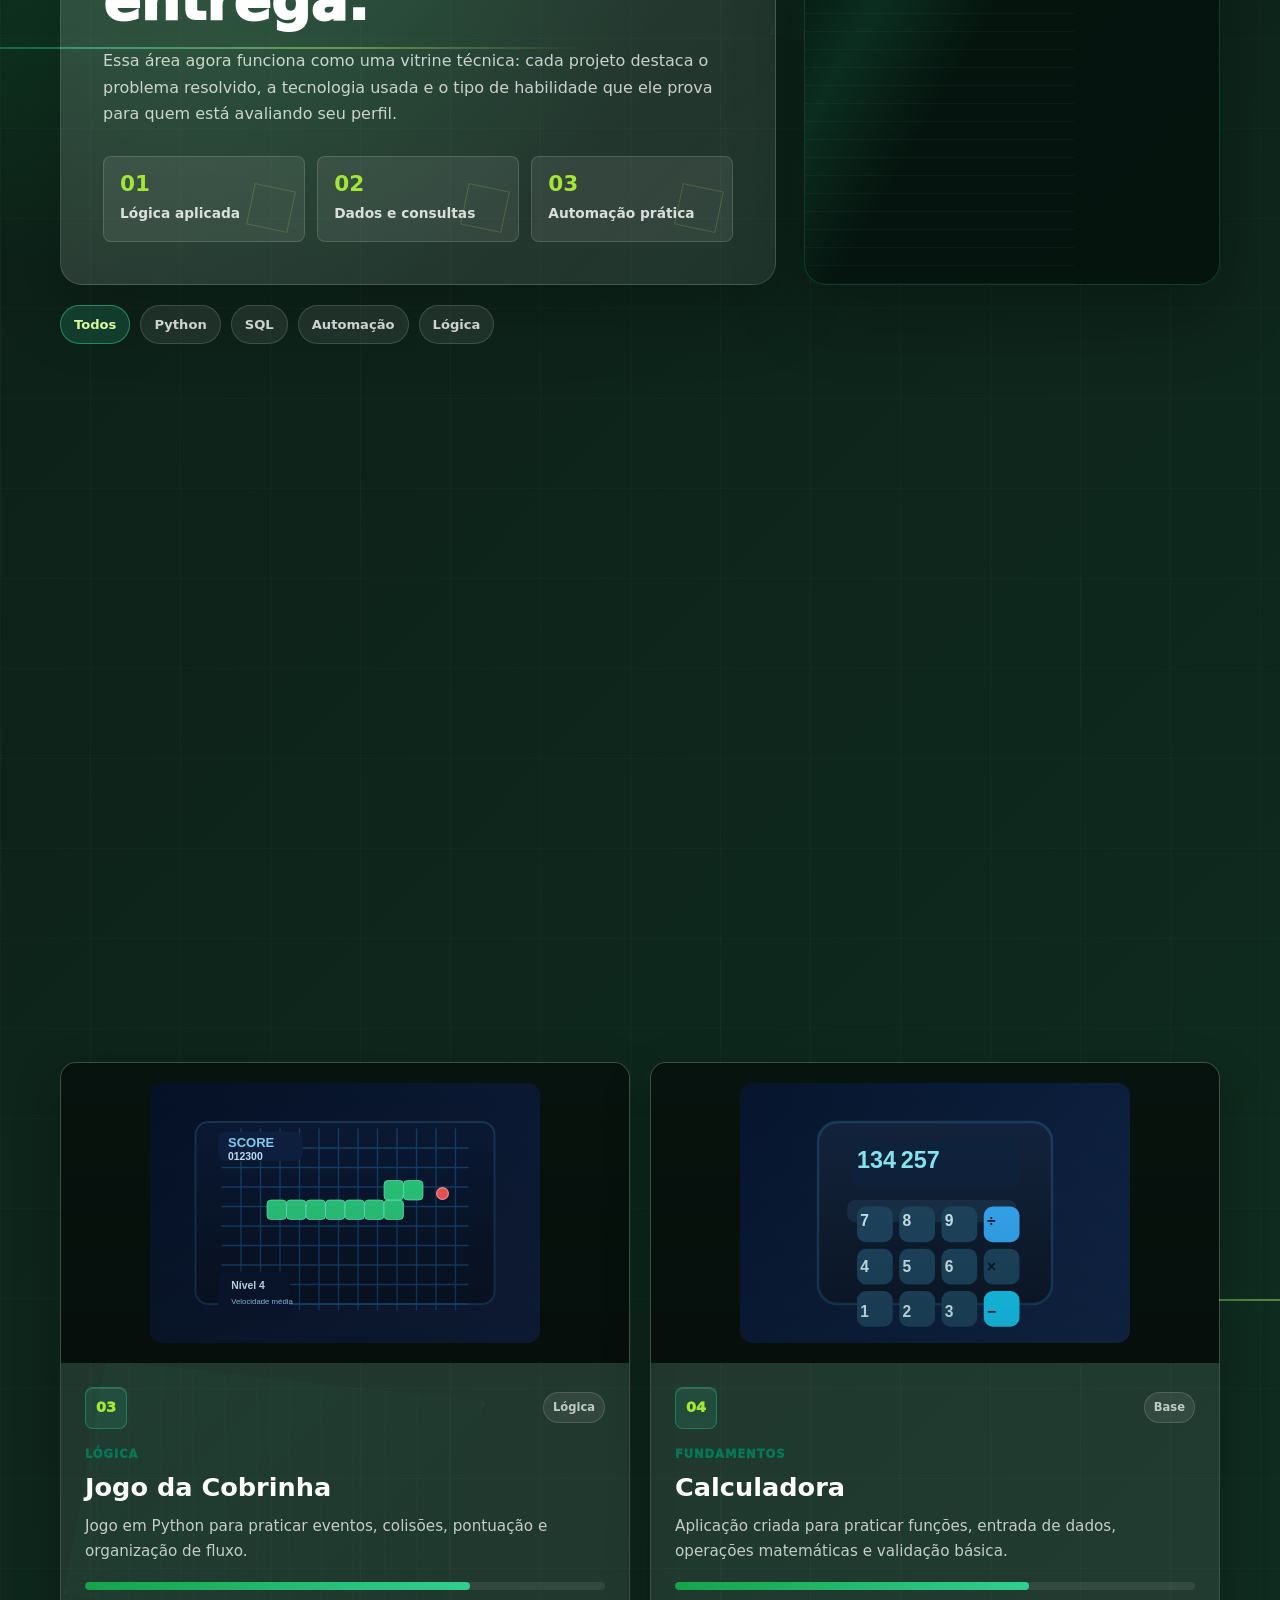
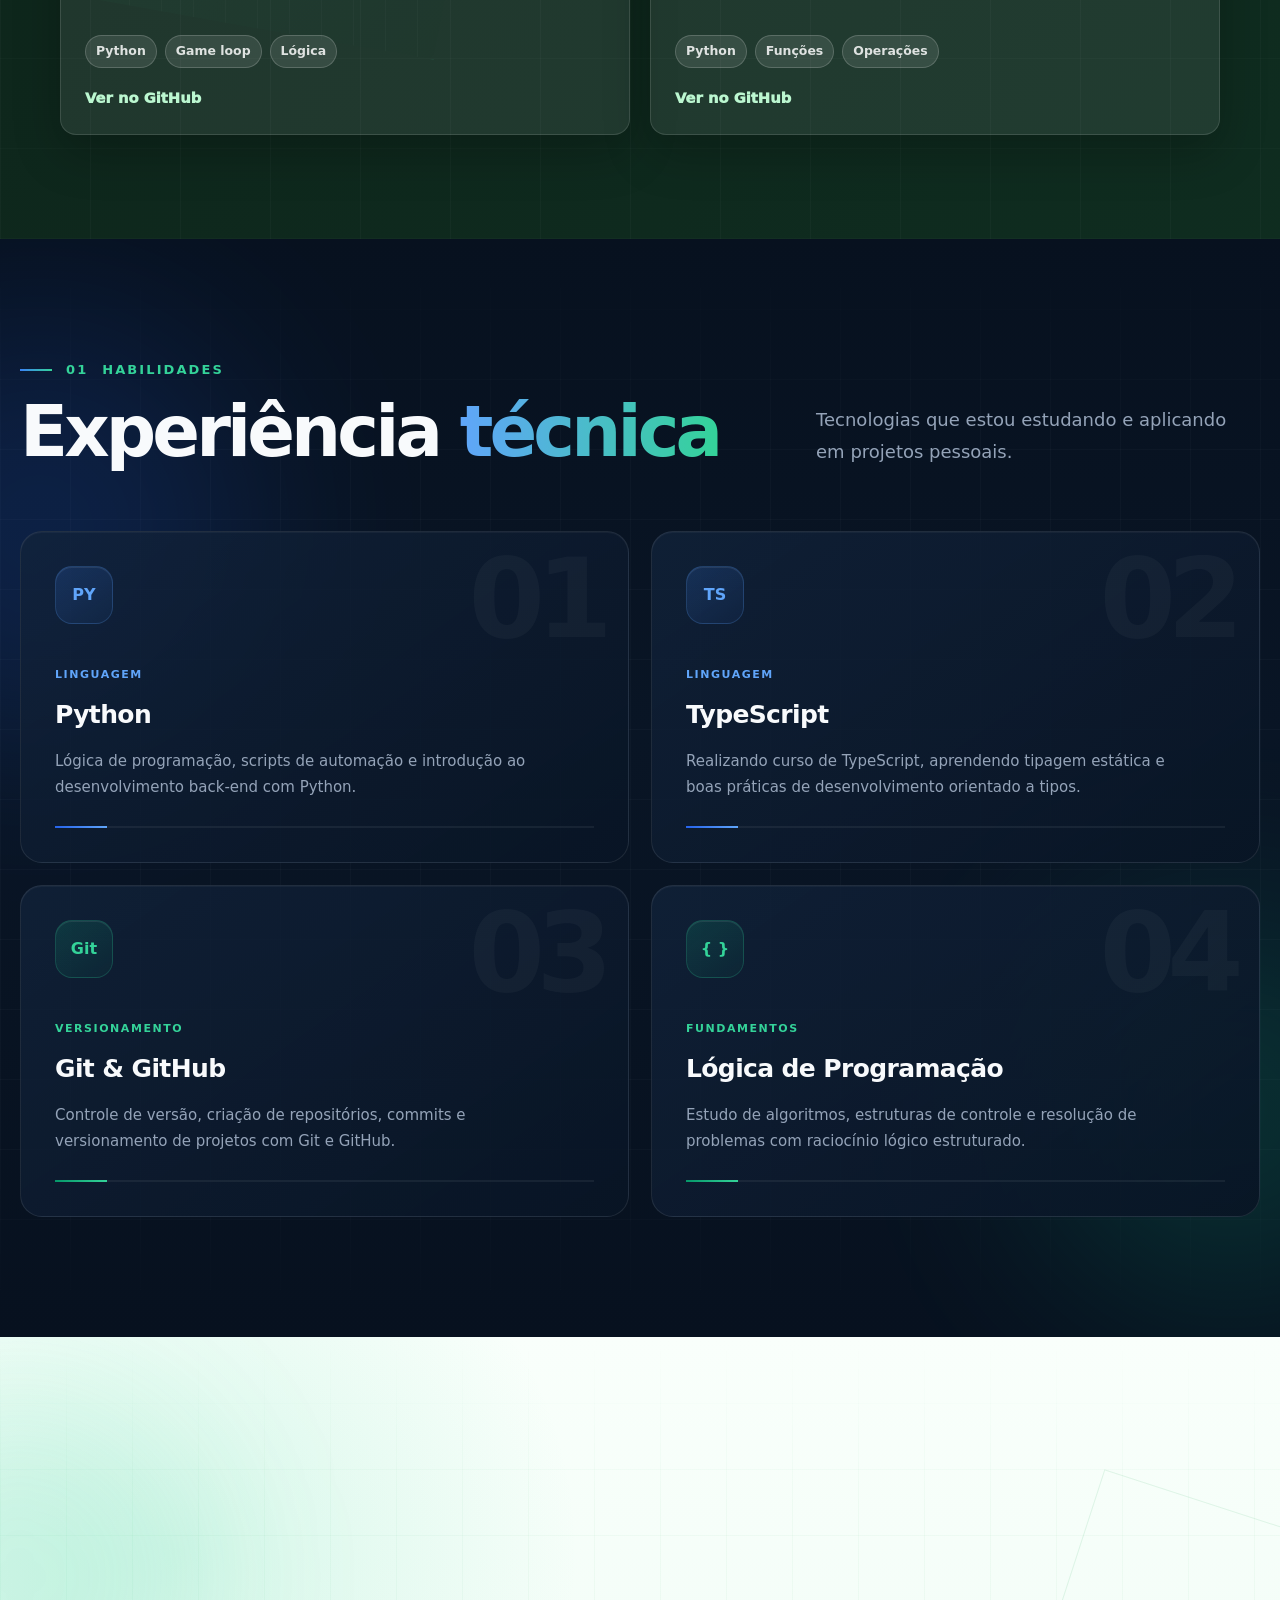
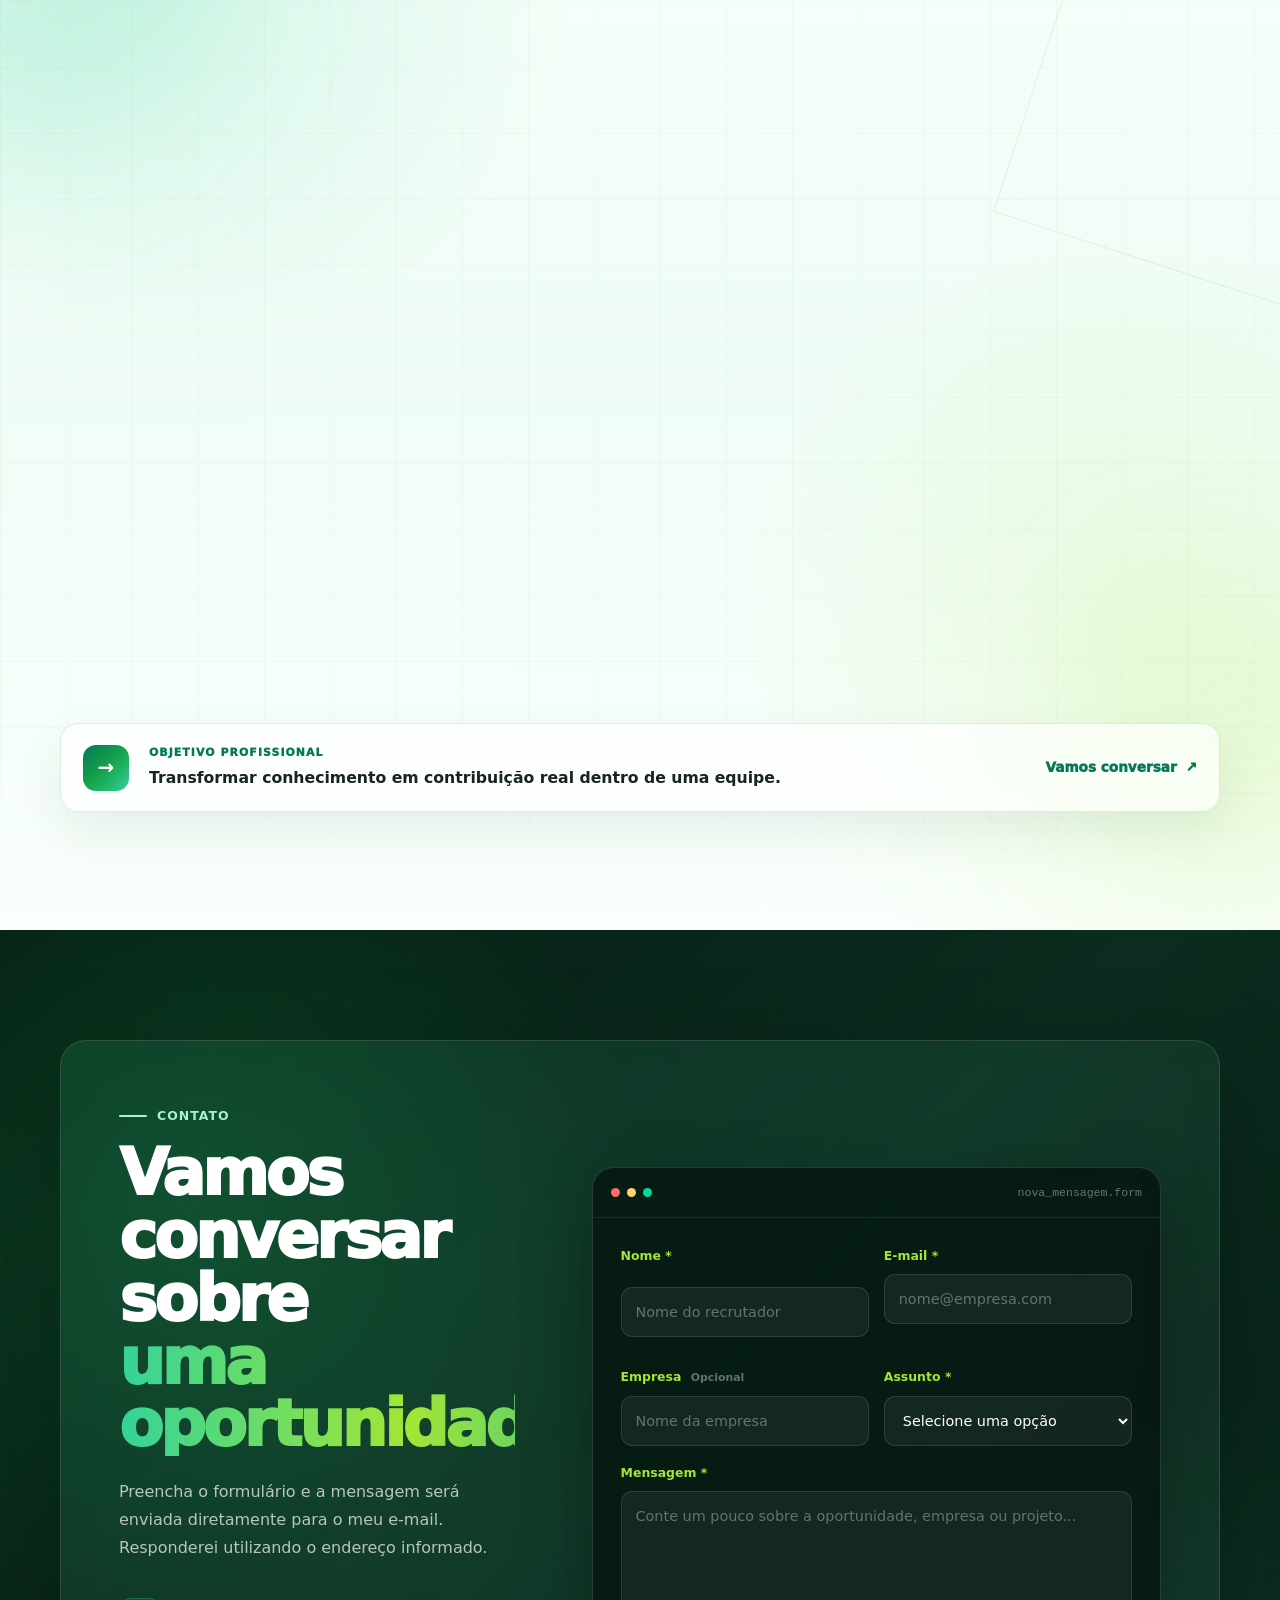
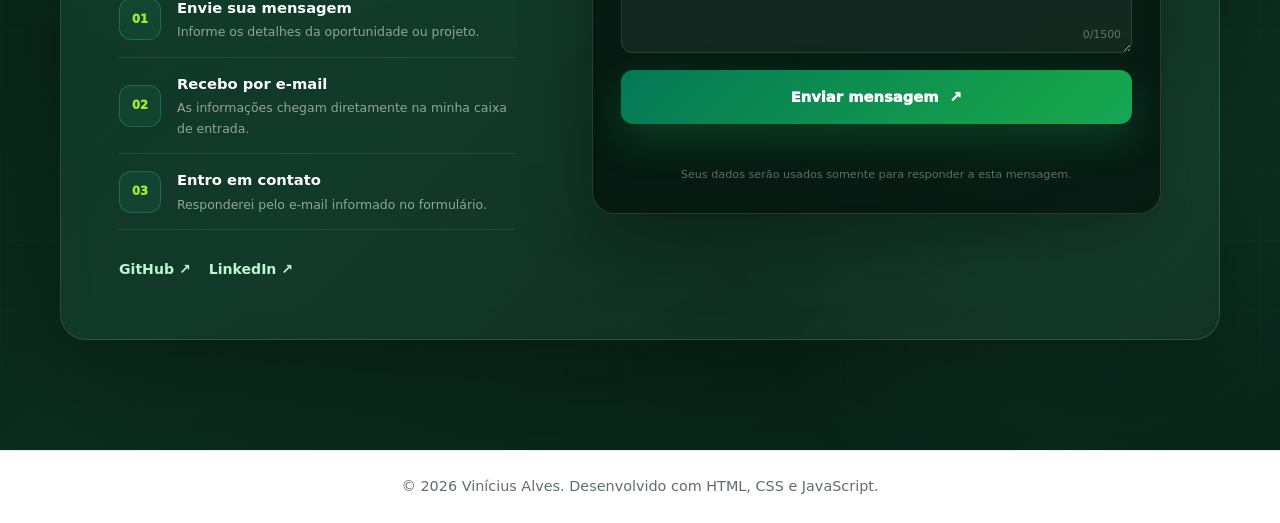
==== commit 30af3e07: "Atualização do site" ====
--- a/index.html
+++ b/index.html
@@ -482,7 +482,7 @@
         <div class="projects-grid">
           <article class="project-card reveal tilt-card" data-project="python automacao">
             <a class="project-image" href="https://github.com/Vinicius1-dev/Projeto-automa-o-vendas-com-Python" target="_blank" rel="noopener">
-              <img src="assets/images/automacao.png" alt="Tela do projeto de automação de relatório de vendas" data-i18n-alt="projects.p1.imageAlt">
+              <img src="assets/images/automacao.svg" alt="Tela do projeto de automação de relatório de vendas" data-i18n-alt="projects.p1.imageAlt">
             </a>
             <div class="project-body">
               <div class="project-head">
@@ -508,7 +508,7 @@
 
           <article class="project-card reveal tilt-card" data-project="sql dados">
             <a class="project-image" href="https://github.com/Vinicius1-dev/analise-vendas-sql" target="_blank" rel="noopener">
-              <img src="assets/images/sql.png" alt="Tela do projeto de análise de vendas com SQL" data-i18n-alt="projects.p2.imageAlt">
+              <img src="assets/images/sql.svg" alt="Tela do projeto de análise de vendas com SQL" data-i18n-alt="projects.p2.imageAlt">
             </a>
             <div class="project-body">
               <div class="project-head">
@@ -534,7 +534,7 @@
 
           <article class="project-card reveal tilt-card" data-project="python logica">
             <a class="project-image" href="https://github.com/Vinicius1-dev/cobra" target="_blank" rel="noopener">
-              <img src="assets/images/cobrinha.png" alt="Tela do jogo da cobrinha em Python" data-i18n-alt="projects.p3.imageAlt">
+              <img src="assets/images/cobrinha.svg" alt="Tela do jogo da cobrinha em Python" data-i18n-alt="projects.p3.imageAlt">
             </a>
             <div class="project-body">
               <div class="project-head">
@@ -560,7 +560,7 @@
 
           <article class="project-card reveal tilt-card" data-project="python fundamentos">
             <a class="project-image" href="https://github.com/Vinicius1-dev/calculadora-python/tree/main" target="_blank" rel="noopener">
-              <img src="assets/images/calculadora.png" alt="Tela do projeto calculadora em Python" data-i18n-alt="projects.p4.imageAlt">
+              <img src="assets/images/calculadora.svg" alt="Tela do projeto calculadora em Python" data-i18n-alt="projects.p4.imageAlt">
             </a>
             <div class="project-body">
               <div class="project-head">
--- a/style.css
+++ b/style.css
@@ -1281,8 +1281,9 @@
 .project-image img {
   width: 100%;
   height: 100%;
-  object-fit: contain;
-  padding: 20px;
+  object-fit: cover;
+  object-position: center;
+  padding: 0;
   transition: transform 700ms ease, filter 700ms ease;
 }
 
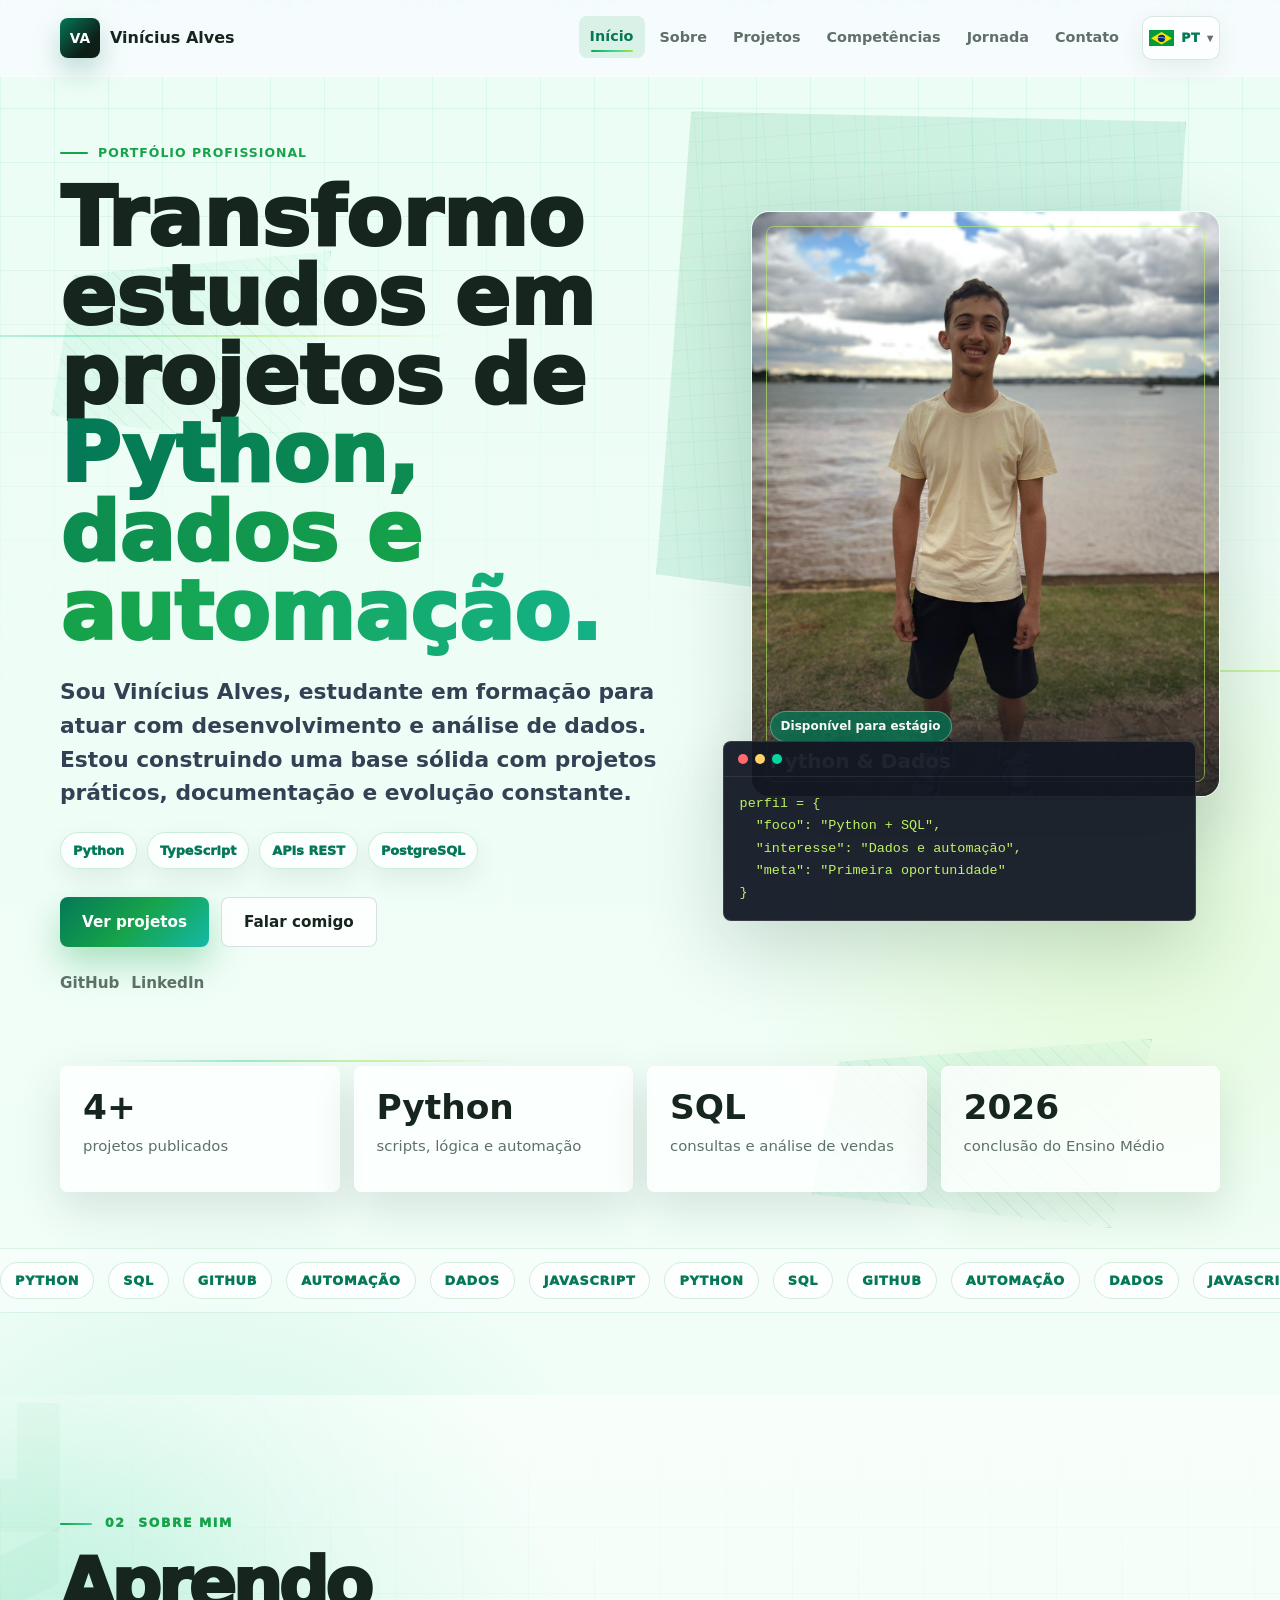
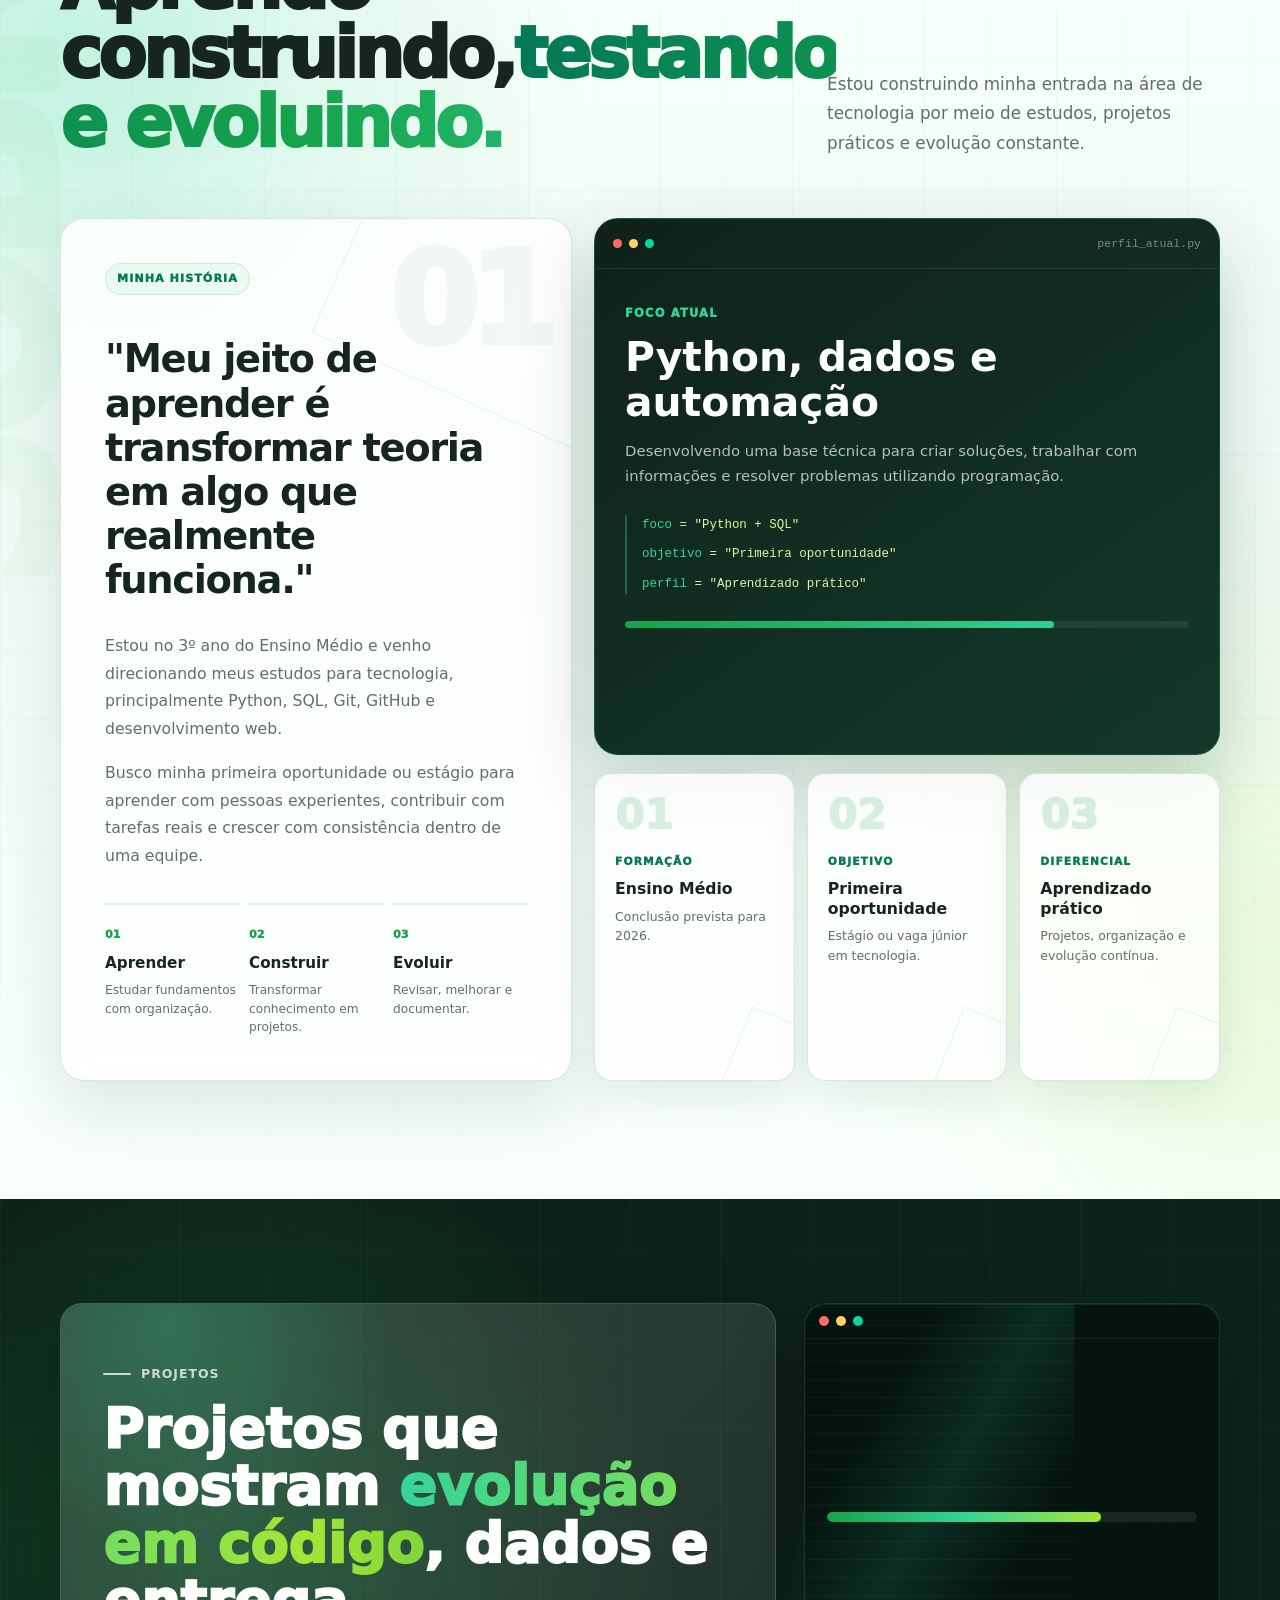
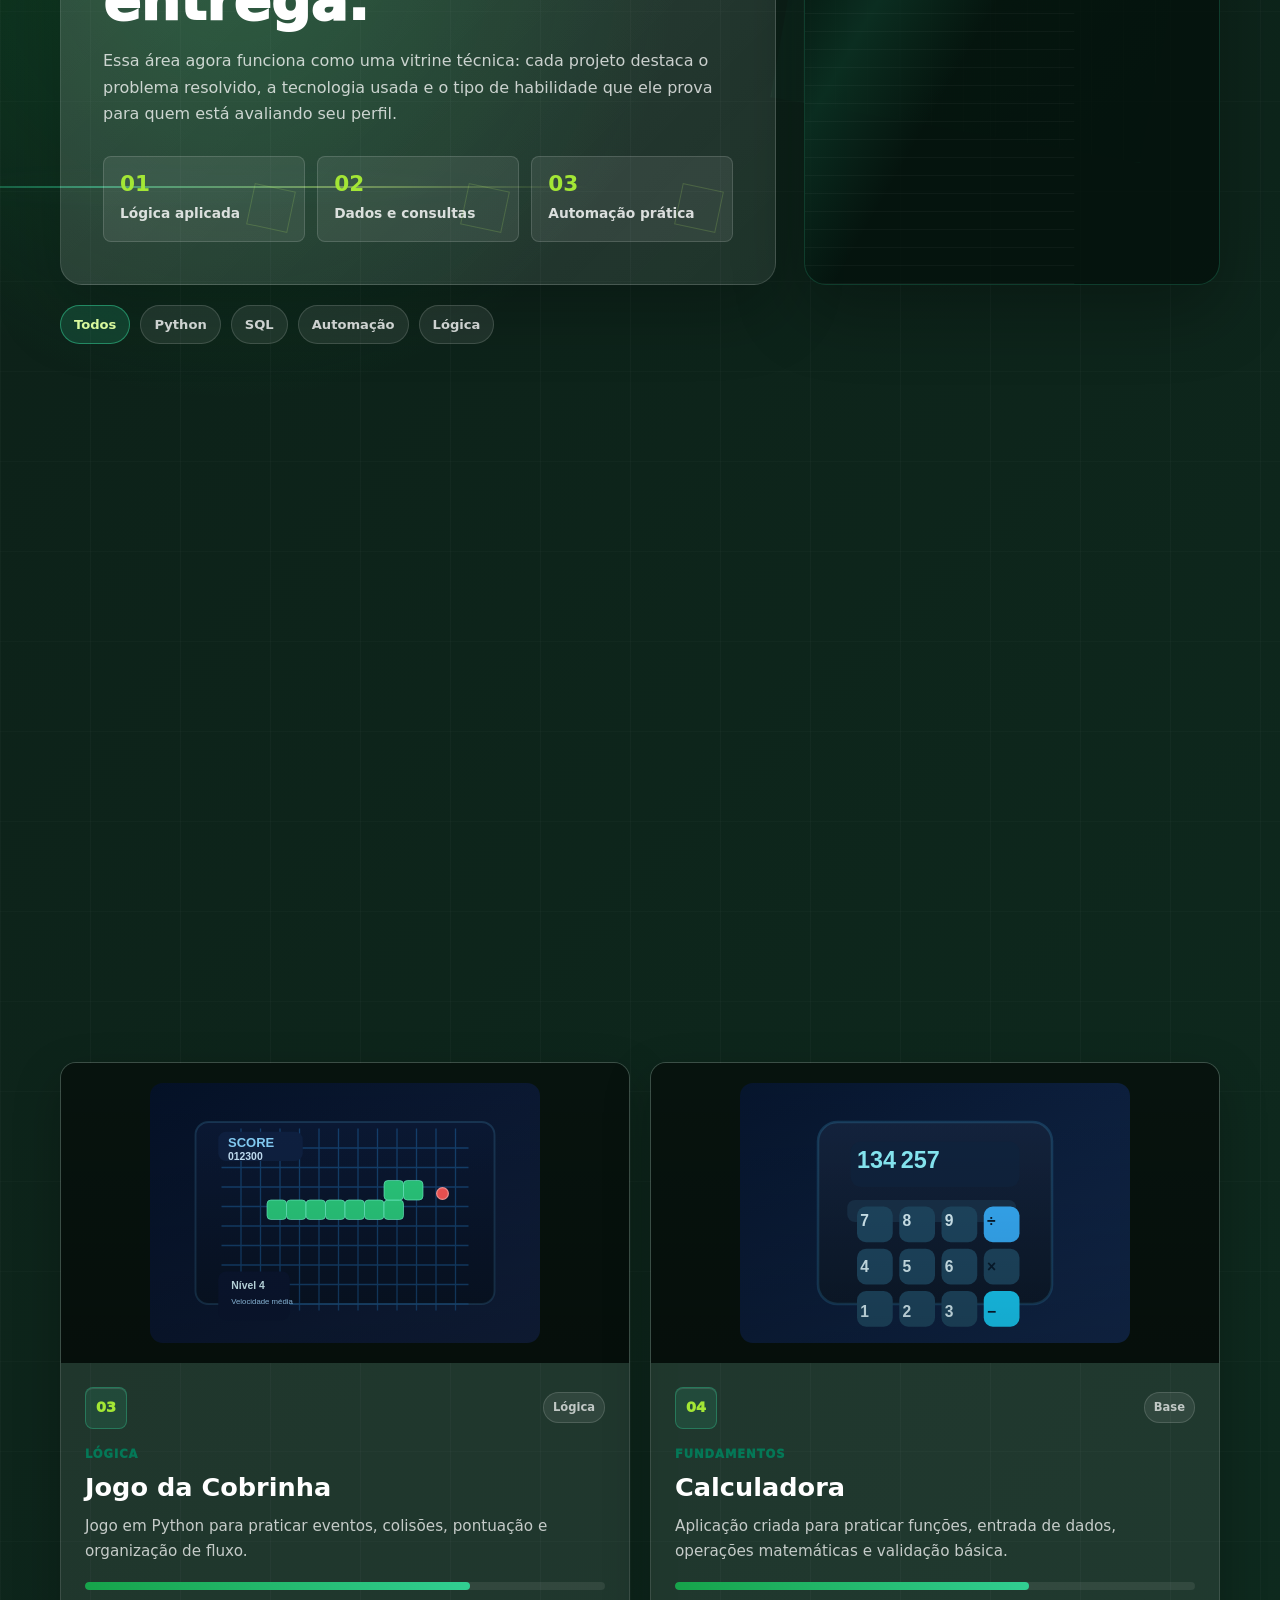
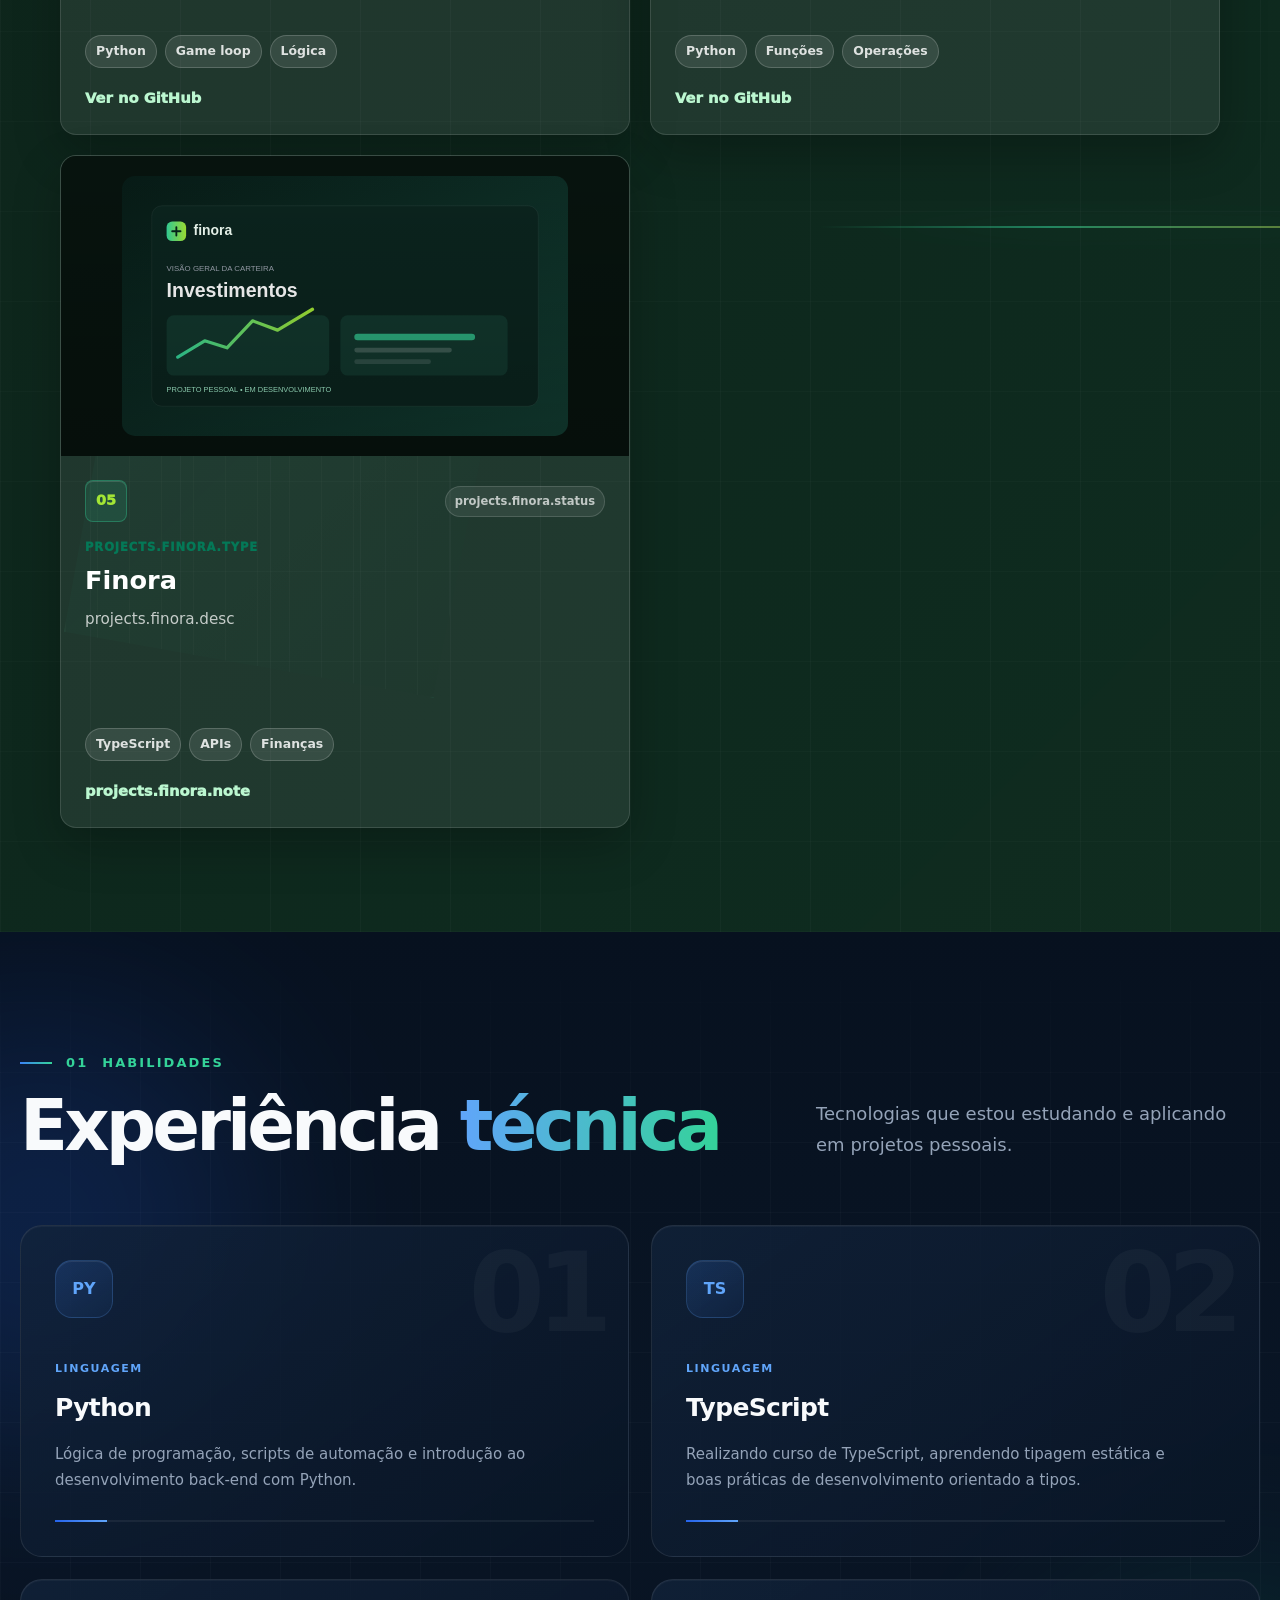
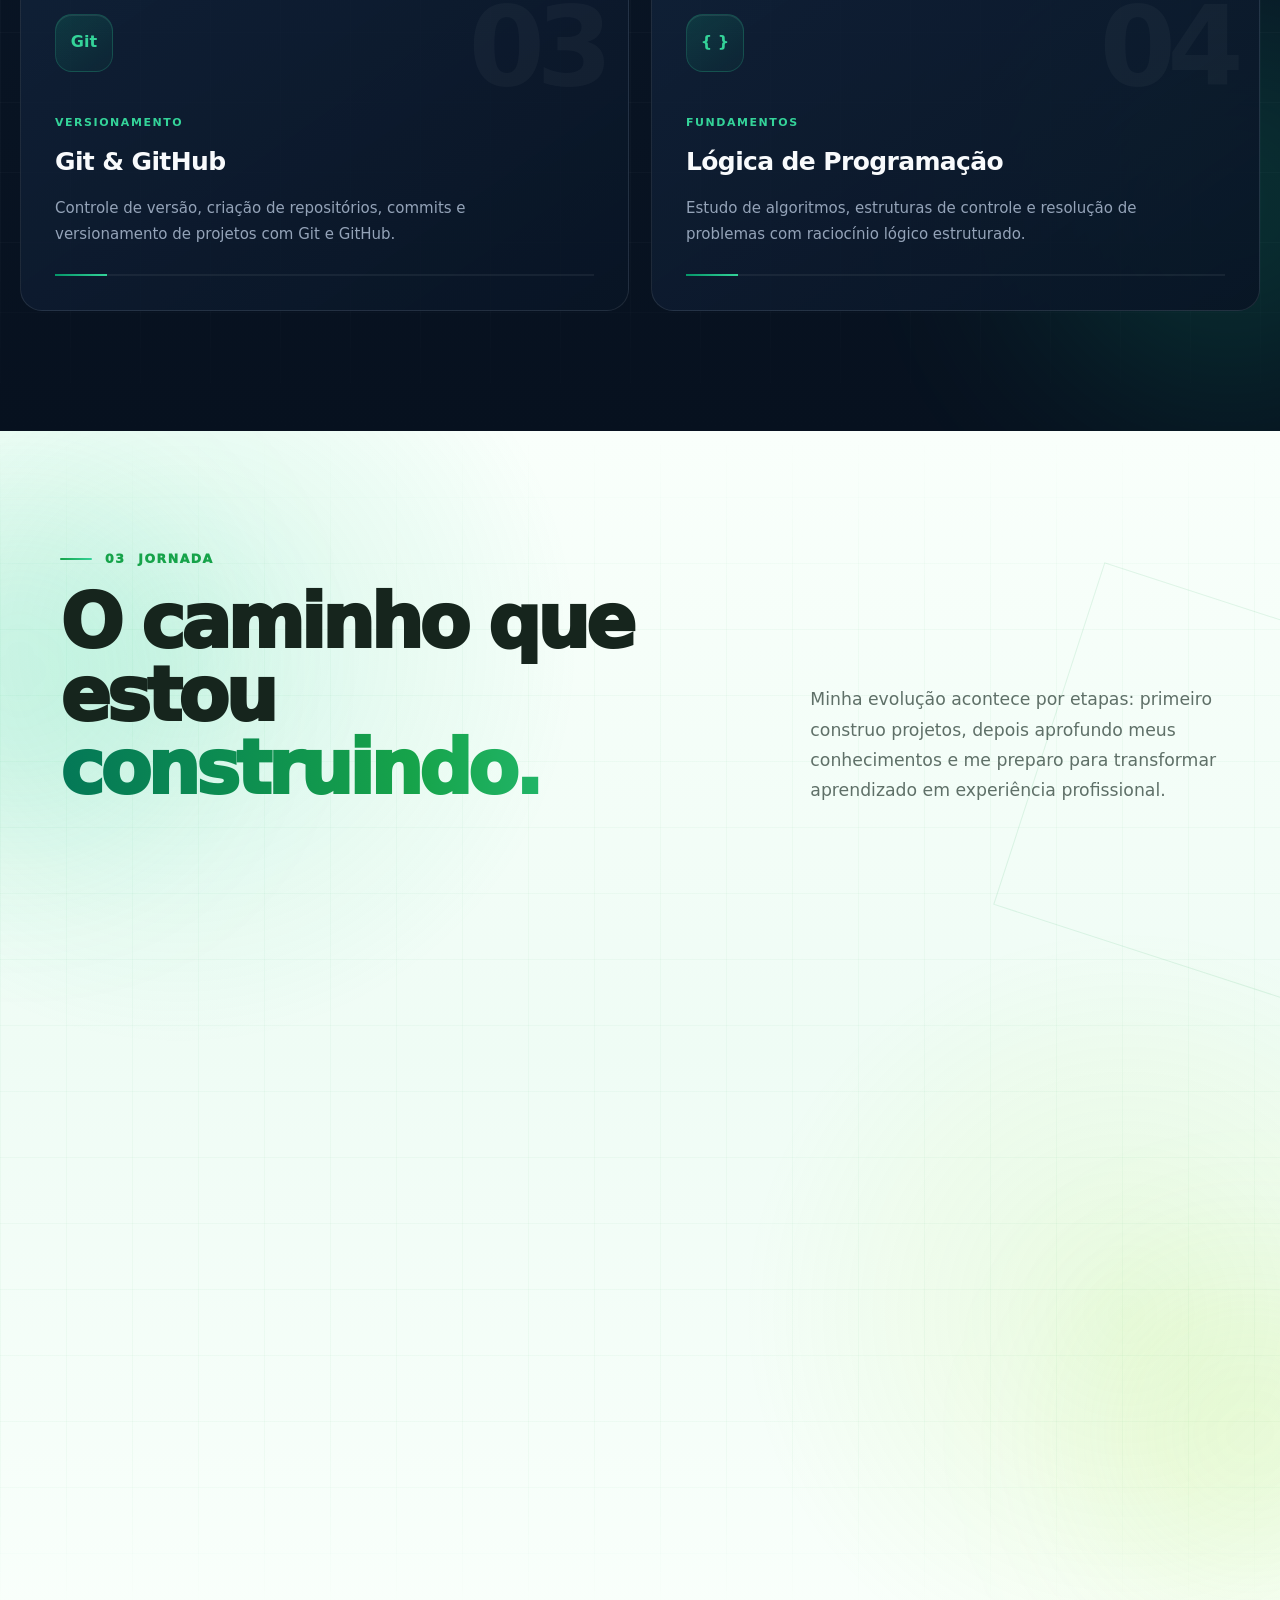
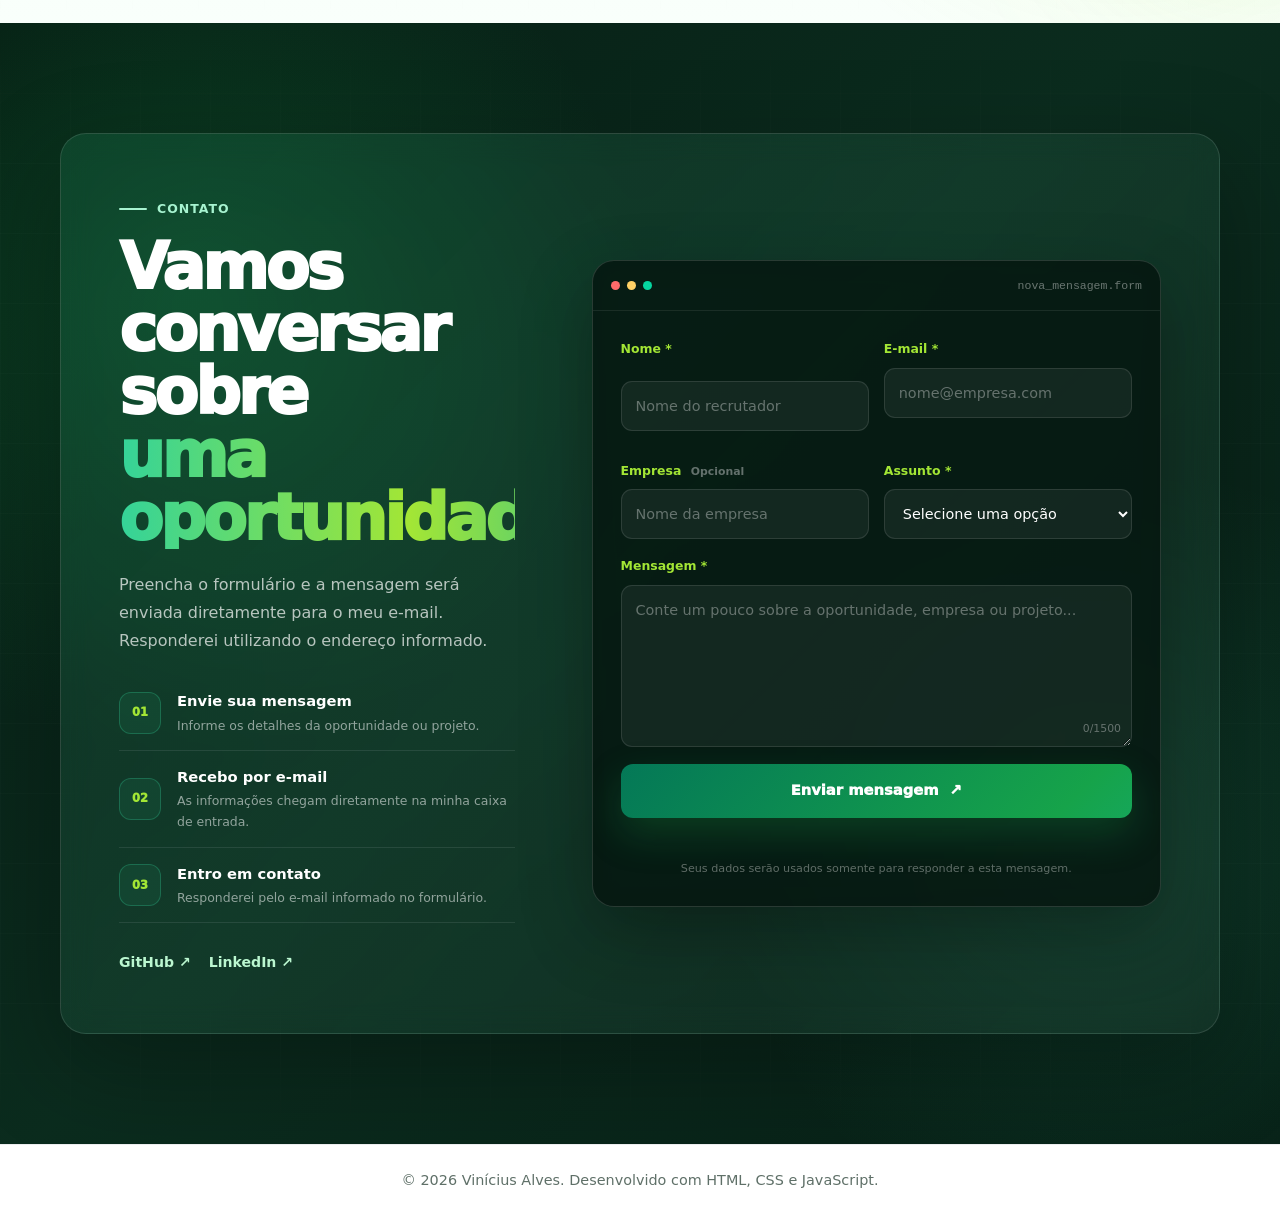
==== commit 1fb46ecd: "Refresh portfolio profile and add Finora project" ====
--- a/index.html
+++ b/index.html
@@ -3,8 +3,8 @@
 <head>
   <meta charset="UTF-8">
   <meta name="viewport" content="width=device-width, initial-scale=1.0">
-  <meta name="description" content="Portfólio de Vinícius Alves, desenvolvedor Python em formação com foco em dados, automação e projetos práticos.">
-  <title>Vinícius Alves | Python, Dados e Automação</title>
+  <meta name="description" content="Portfólio de Vinícius Alves, desenvolvedor em formação com foco em backend, Python, TypeScript, APIs e projetos próprios.">
+  <title>Vinícius Alves | Desenvolvedor Backend em Formação</title>
   <link rel="stylesheet" href="/style.css?v=20260711-2">
 </head>
 <body>
@@ -209,16 +209,16 @@
       <div class="container hero-grid">
         <div class="hero-content reveal">
           <p class="eyebrow" data-i18n="hero.kicker">Portfólio profissional</p>
-          <h1 data-i18n-html="hero.title">Transformo estudos em projetos de <span>Python, dados e automação.</span></h1>
+          <h1 data-i18n-html="hero.title">Desenvolvedor em formação com foco em <span>Backend, Python e TypeScript.</span></h1>
           <p class="role" data-i18n="hero.description">
-            Sou Vinícius Alves, estudante em formação para atuar com desenvolvimento e análise de dados. Estou construindo uma base sólida com projetos práticos, documentação e evolução constante.
+            Sou Vinícius Alves. Estudo desenvolvimento de software e construo projetos próprios para transformar conhecimento em soluções práticas. Tenho interesse em Backend, APIs e desenvolvimento de aplicações.
           </p>
 
           <div class="hero-badges" aria-label="Principais áreas" data-i18n-aria-label="hero.mainAreas">
             <span>Python</span>
-            <span>SQL</span>
-            <span data-i18n="hero.badge.automation">Automação</span>
-            <span data-i18n="hero.badge.data">Dados</span>
+            <span>TypeScript</span>
+            <span>APIs REST</span>
+            <span>PostgreSQL</span>
           </div>
 
           <div class="hero-actions">
@@ -237,7 +237,7 @@
             <img src="vinicius.jpg" alt="Foto profissional de Vinícius Alves" data-i18n-alt="hero.photoAlt">
             <div class="photo-caption">
               <span data-i18n="hero.available">Disponível para estágio</span>
-              <strong data-i18n="hero.pythonData">Python & Dados</strong>
+              <strong data-i18n="hero.pythonData">Backend & APIs</strong>
             </div>
           </div>
 
@@ -248,8 +248,8 @@
               <span></span>
             </div>
             <pre><code data-i18n-html="hero.terminal.code">perfil = {
-  "foco": "Python + SQL",
-  "interesse": "Dados e automação",
+  "foco": "Backend + APIs",
+  "stack": "Python + TypeScript",
   "meta": "Primeira oportunidade"
 }</code></pre>
           </div>
@@ -331,11 +331,11 @@
 
             <div class="about-story-copy">
               <p data-i18n="about.story.p1">
-                Estou no 3º ano do Ensino Médio e venho direcionando meus estudos para tecnologia, principalmente Python, SQL, Git, GitHub e desenvolvimento web.
+                Concluo o Ensino Médio em 2026 e pretendo seguir estudando tecnologia na graduação, com interesse em Engenharia de Software. Tenho estudado Python, TypeScript, SQL, Git e desenvolvimento de aplicações.
               </p>
 
               <p data-i18n="about.story.p2">
-                Busco minha primeira oportunidade ou estágio para aprender com pessoas experientes, contribuir com tarefas reais e crescer com consistência dentro de uma equipe.
+                Também estudo inglês e busco uma oportunidade de estágio ou início de carreira em desenvolvimento, onde possa aprender com uma equipe, contribuir com tarefas reais e evoluir profissionalmente.
               </p>
             </div>
 
@@ -375,14 +375,14 @@
               <div class="about-focus-content">
                 <span class="about-focus-label" data-i18n="about.focus.label">Foco atual</span>
 
-                <h3 data-i18n="about.focus.title">Python, dados e automação</h3>
+                <h3 data-i18n="about.focus.title">Backend, APIs e aplicações</h3>
 
                 <p data-i18n="about.focus.desc">
                   Desenvolvendo uma base técnica para criar soluções, trabalhar com informações e resolver problemas utilizando programação.
                 </p>
 
                 <div class="about-code">
-                  <span data-i18n-html="about.focus.code.foco"><i>foco</i> = "Python + SQL"</span>
+                  <span data-i18n-html="about.focus.code.foco"><i>foco</i> = "Backend + APIs"</span>
                   <span data-i18n-html="about.focus.code.objective"><i>objetivo</i> = "Primeira oportunidade"</span>
                   <span data-i18n-html="about.focus.code.profile"><i>perfil</i> = "Aprendizado prático"</span>
                 </div>
@@ -581,6 +581,27 @@
                 <span data-i18n="projects.p4.tag.operations">Operações</span>
               </div>
               <a class="project-link" href="https://github.com/Vinicius1-dev/calculadora-python/tree/main" target="_blank" rel="noopener" data-i18n="projects.link.github">Ver no GitHub</a>
+            </div>
+          </article>
+
+          <article class="project-card reveal tilt-card" data-project="typescript backend dados">
+            <div class="project-image">
+              <img src="assets/images/finora.svg" alt="Identidade visual do projeto Finora">
+            </div>
+            <div class="project-body">
+              <div class="project-head">
+                <span class="project-index">05</span>
+                <span class="project-status" data-i18n="projects.finora.status">Em desenvolvimento</span>
+              </div>
+              <span class="project-type" data-i18n="projects.finora.type">Projeto pessoal</span>
+              <h3>Finora</h3>
+              <p data-i18n="projects.finora.desc">Dashboard pessoal de investimentos em desenvolvimento, criado para reunir informações da carteira e acompanhar ativos em uma única interface.</p>
+              <div class="tags">
+                <span>TypeScript</span>
+                <span>APIs</span>
+                <span>Finanças</span>
+              </div>
+              <span class="project-link project-link-disabled" aria-label="Projeto em desenvolvimento" data-i18n="projects.finora.note">Detalhes em breve</span>
             </div>
           </article>
         </div>
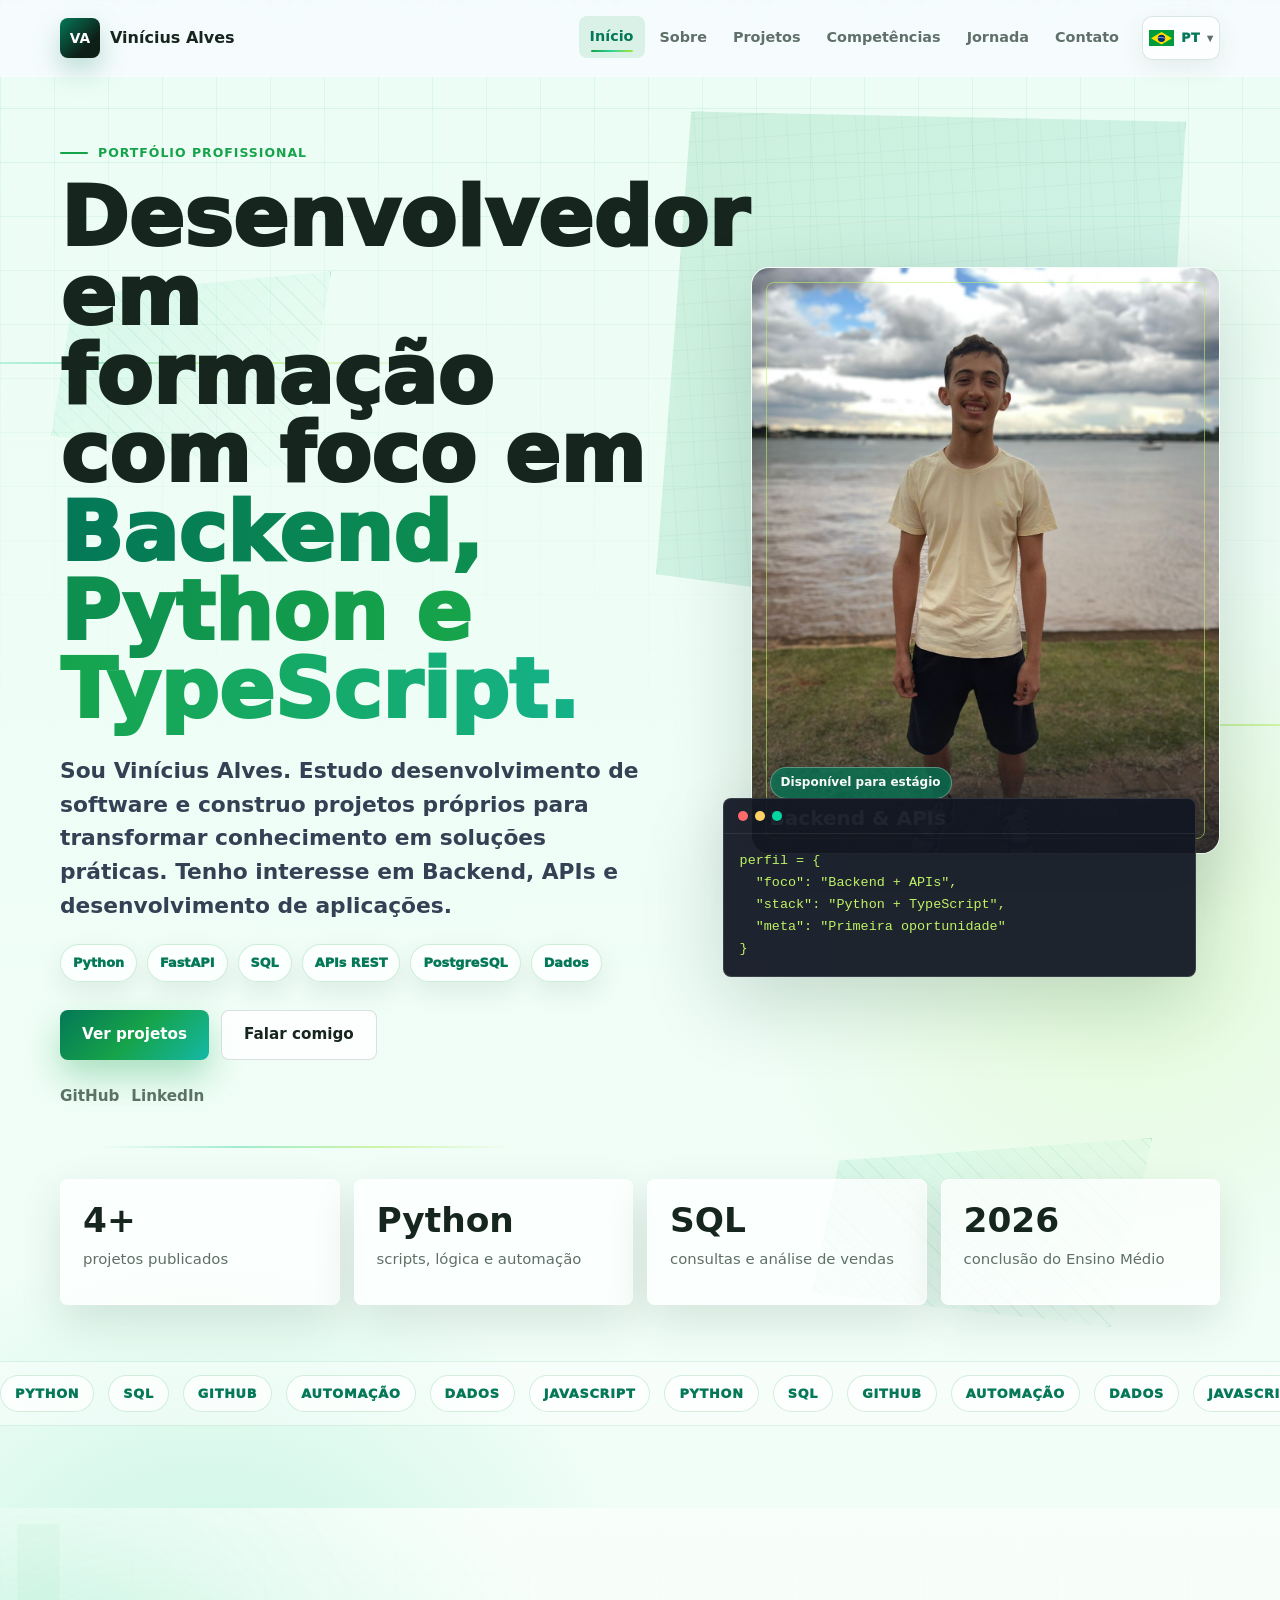
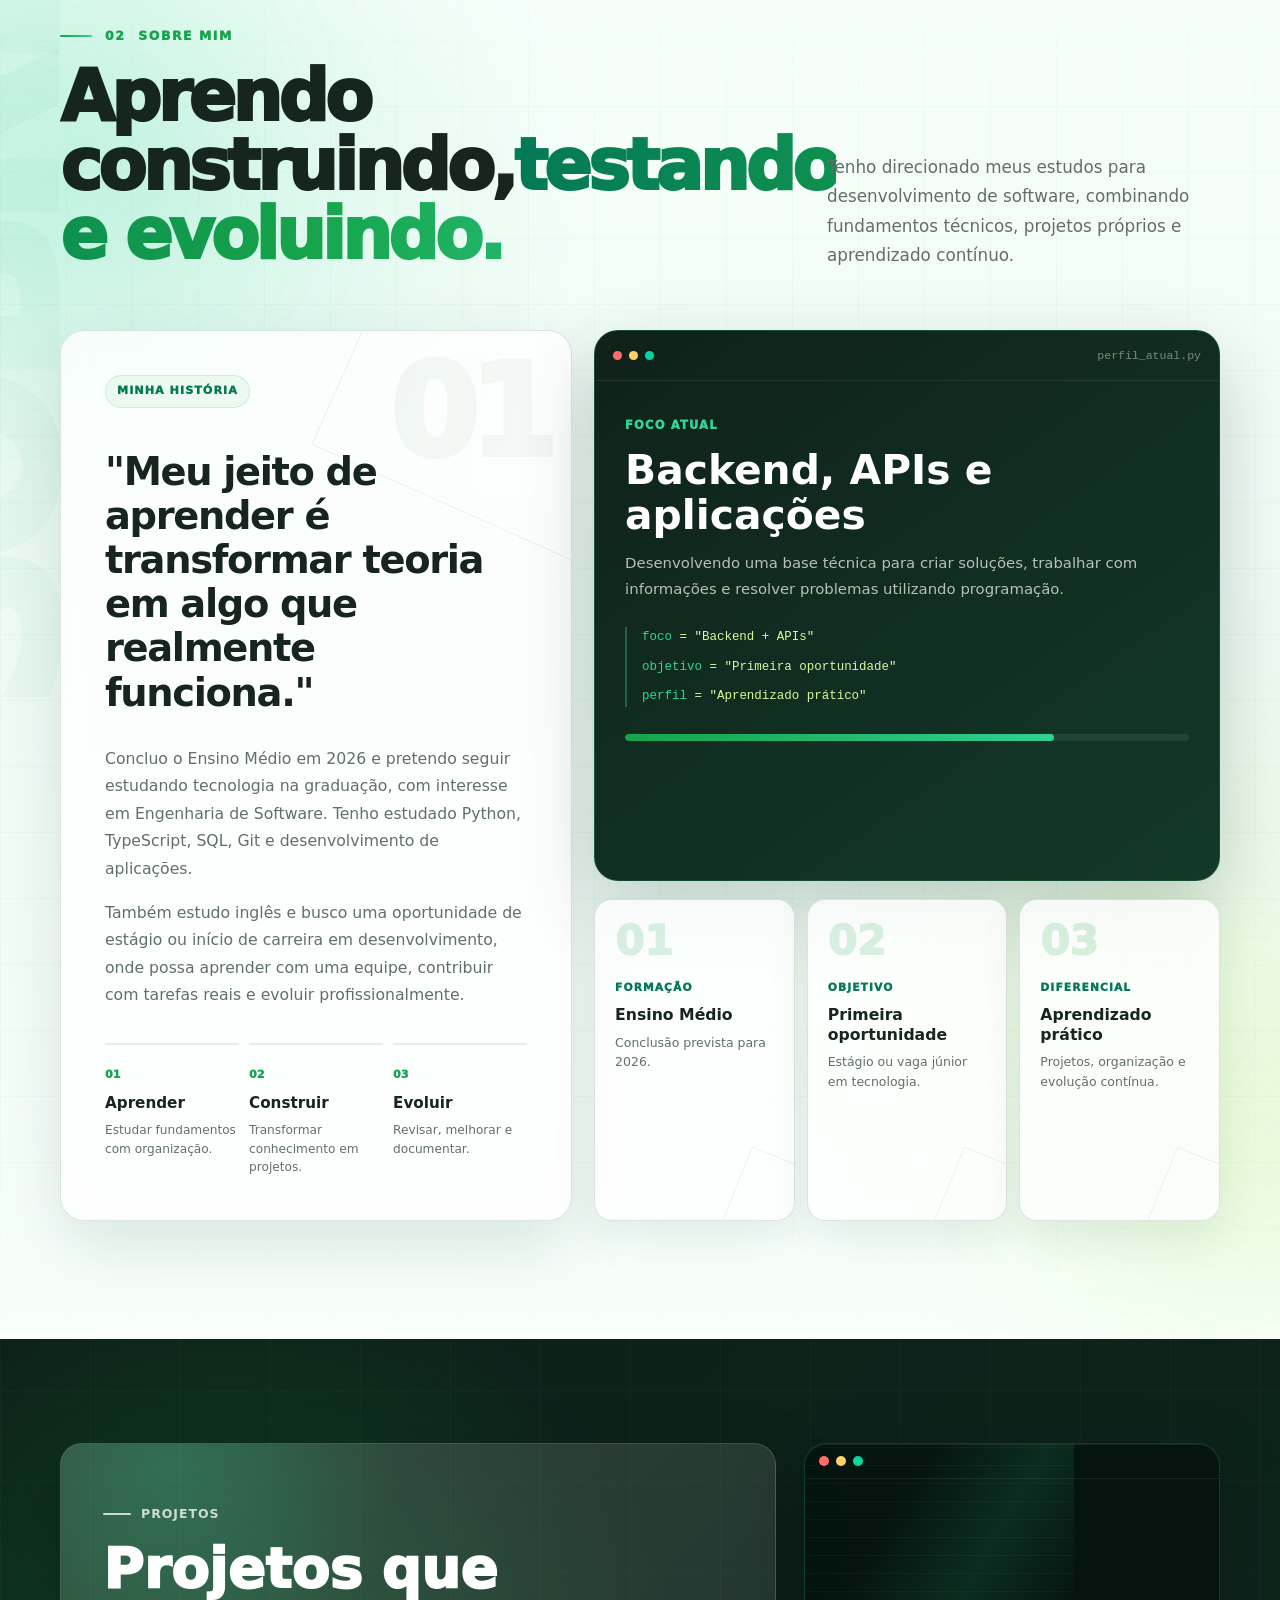
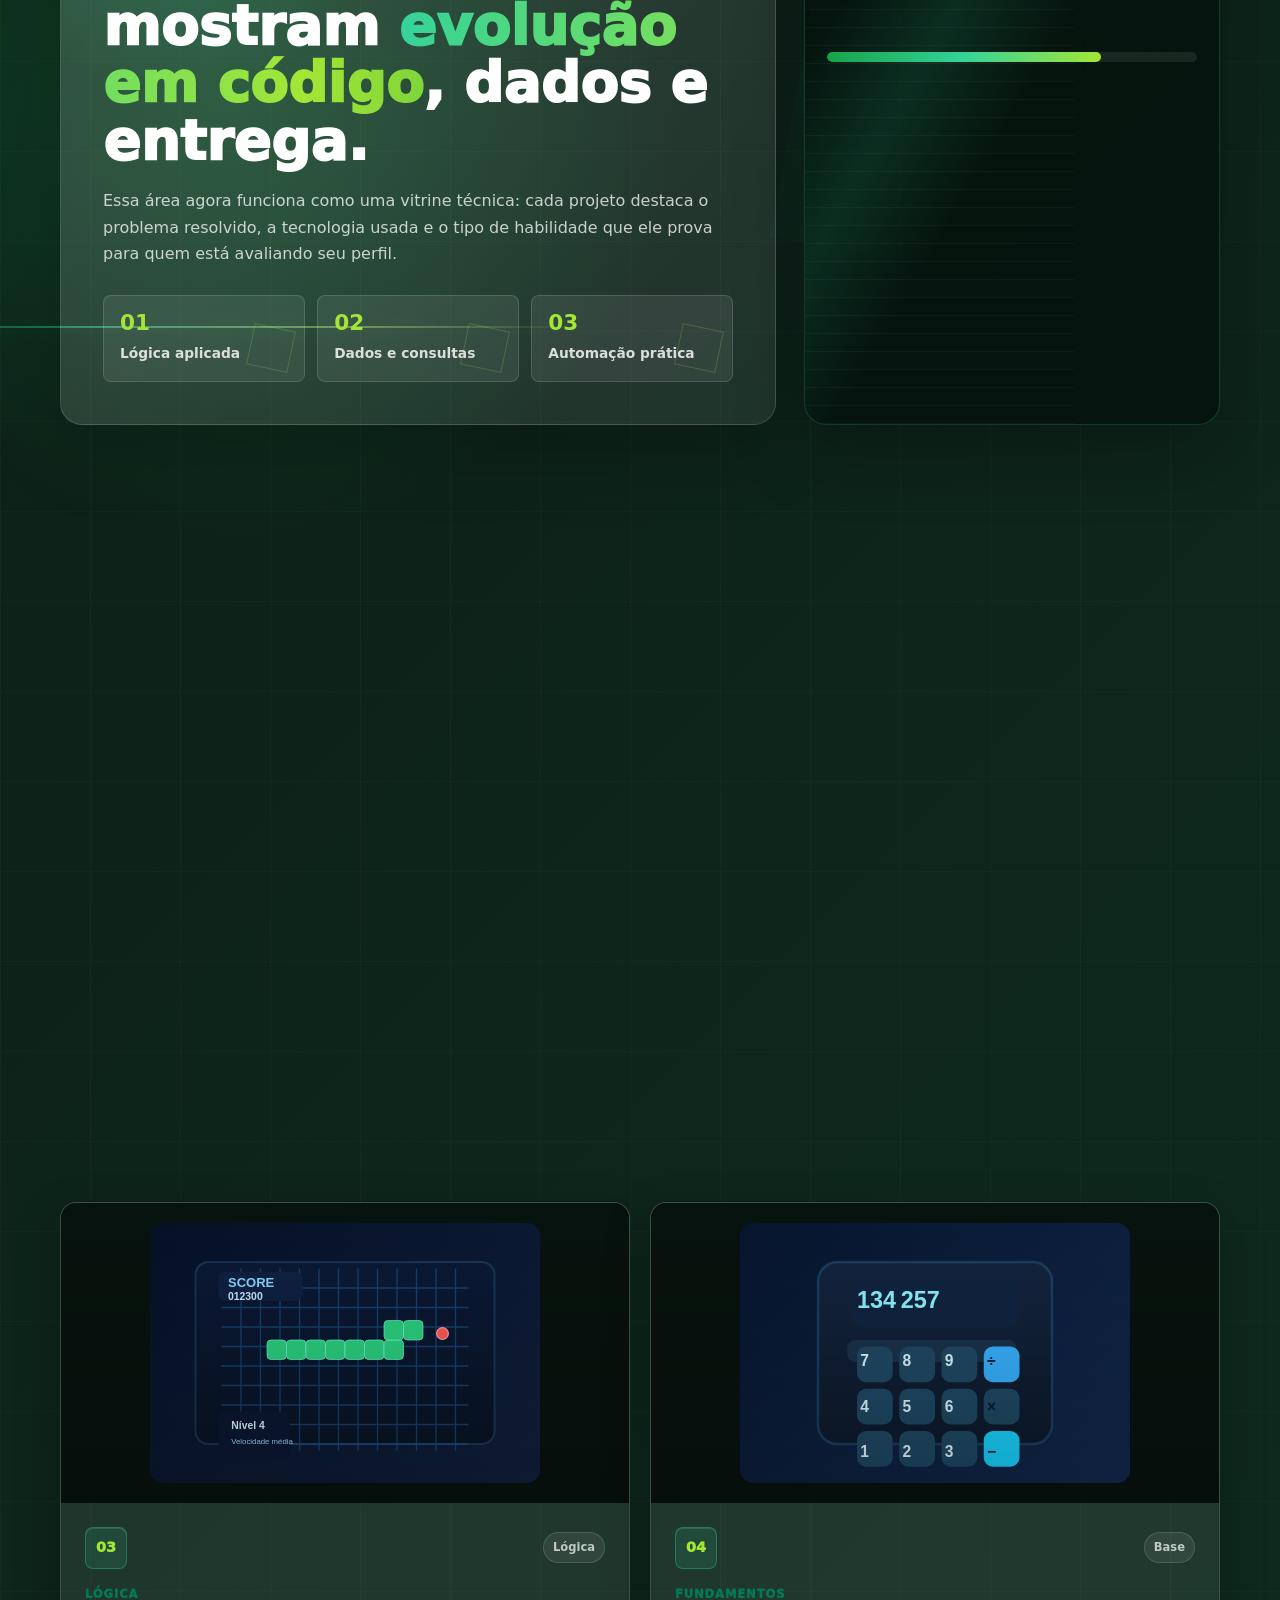
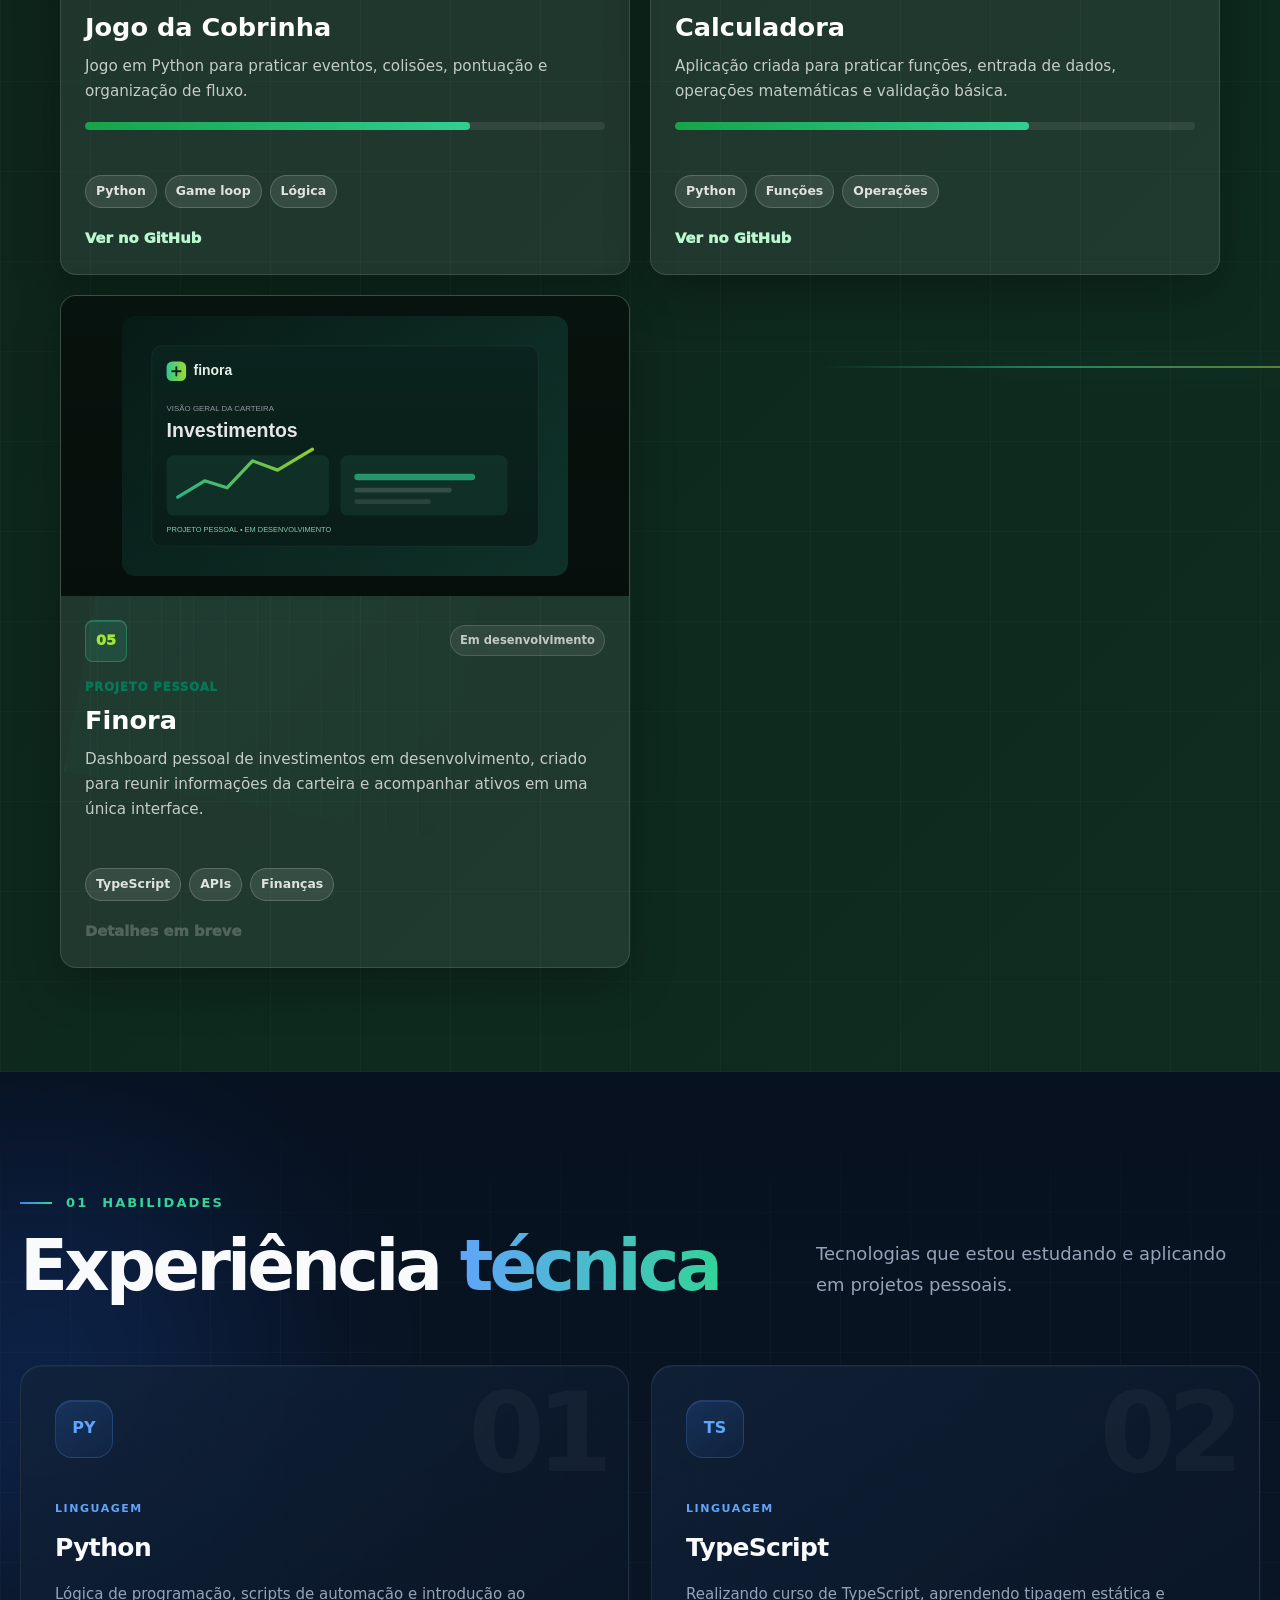
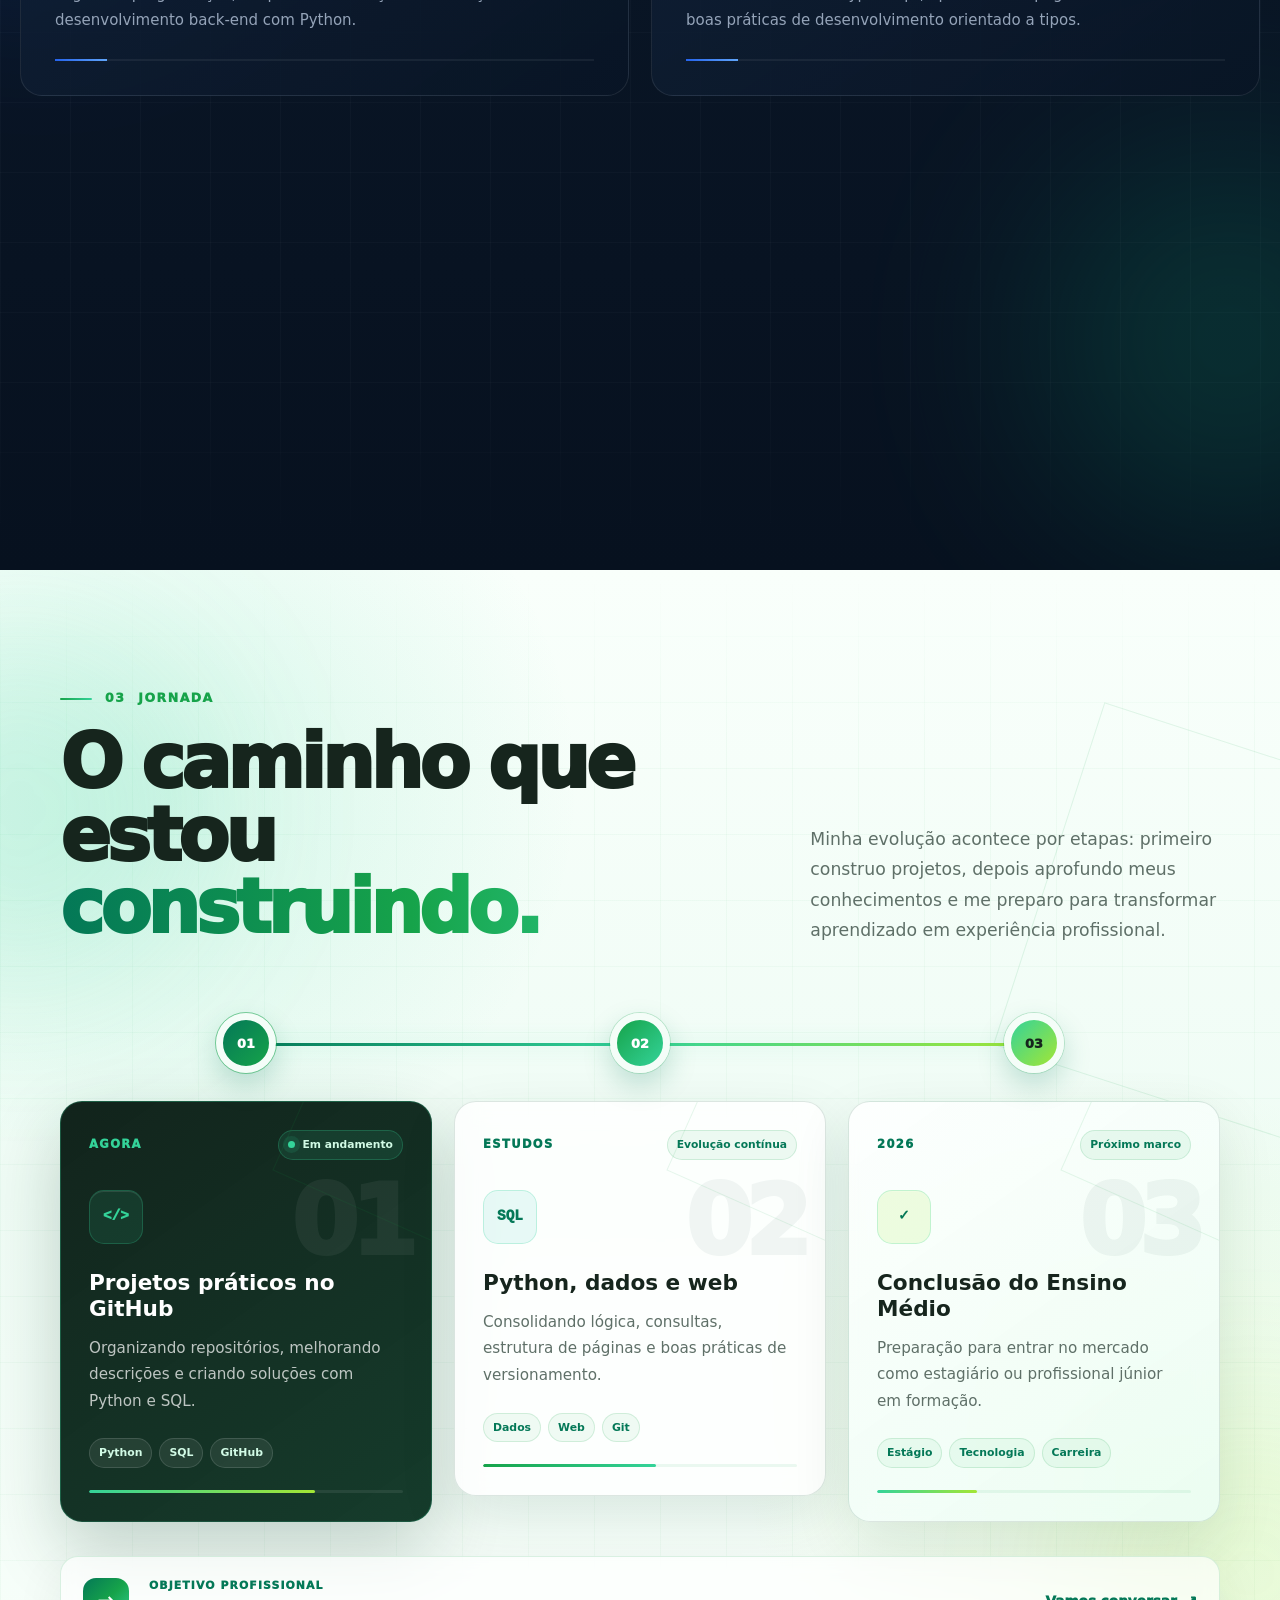
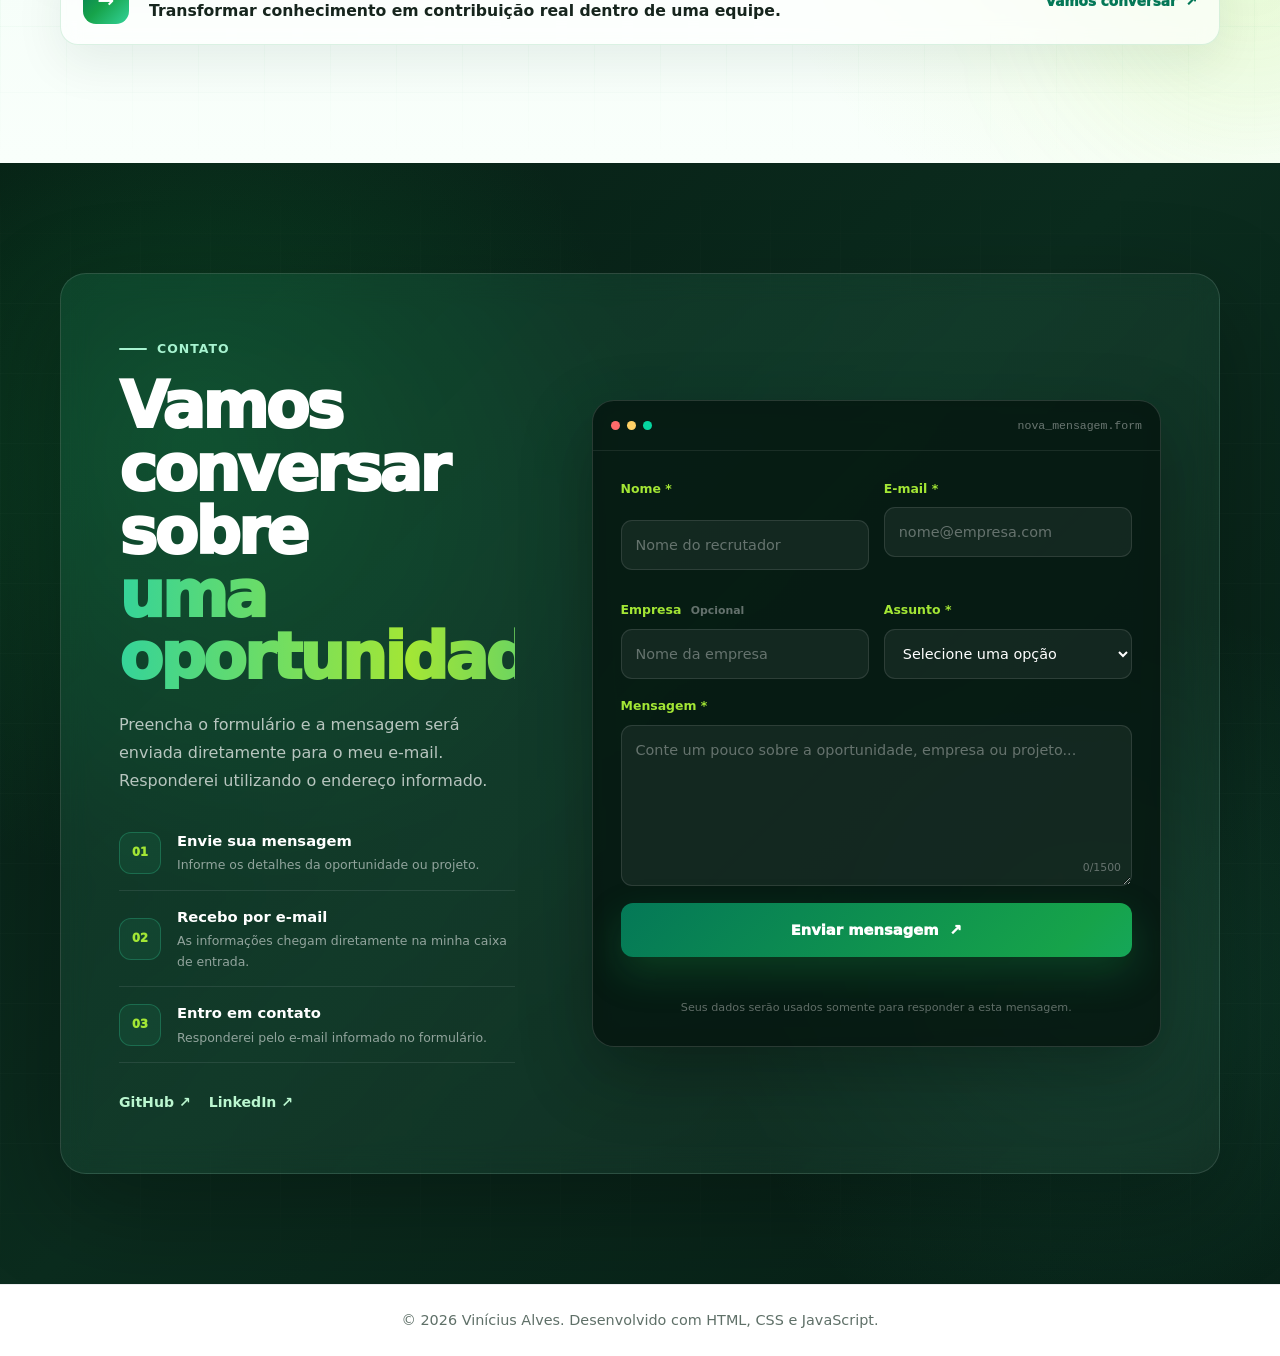
==== commit 766c5f92: "Ajusta headline e apresentação profissional" ====
--- a/index.html
+++ b/index.html
@@ -209,16 +209,18 @@
       <div class="container hero-grid">
         <div class="hero-content reveal">
           <p class="eyebrow" data-i18n="hero.kicker">Portfólio profissional</p>
-          <h1 data-i18n-html="hero.title">Desenvolvedor em formação com foco em <span>Backend, Python e TypeScript.</span></h1>
+          <h1 data-i18n-html="hero.title">Desenvolvedor Python | <span>Backend & Automação</span></h1>
           <p class="role" data-i18n="hero.description">
-            Sou Vinícius Alves. Estudo desenvolvimento de software e construo projetos próprios para transformar conhecimento em soluções práticas. Tenho interesse em Backend, APIs e desenvolvimento de aplicações.
+            Atuo em projetos próprios com Python e desenvolvimento Backend. Tenho experiência prática de estudo com FastAPI, SQL, APIs REST e PostgreSQL, além de interesse em automação e análise de dados.
           </p>
 
           <div class="hero-badges" aria-label="Principais áreas" data-i18n-aria-label="hero.mainAreas">
             <span>Python</span>
-            <span>TypeScript</span>
+            <span>FastAPI</span>
+            <span>SQL</span>
             <span>APIs REST</span>
             <span>PostgreSQL</span>
+            <span>Dados</span>
           </div>
 
           <div class="hero-actions">
@@ -331,7 +333,7 @@
 
             <div class="about-story-copy">
               <p data-i18n="about.story.p1">
-                Concluo o Ensino Médio em 2026 e pretendo seguir estudando tecnologia na graduação, com interesse em Engenharia de Software. Tenho estudado Python, TypeScript, SQL, Git e desenvolvimento de aplicações.
+                Estou concluindo o Ensino Médio em 2026 e considero cursar Engenharia de Software na faculdade. Ainda estou avaliando essa próxima etapa, mas quero continuar me desenvolvendo na área de tecnologia. Tenho estudado Python, FastAPI, SQL, APIs REST, PostgreSQL e Git.
               </p>
 
               <p data-i18n="about.story.p2">
--- a/style.css
+++ b/style.css
@@ -6519,3 +6519,12 @@
     transition: none;
   }
 }
+
+
+.project-link-disabled {
+  display: inline-block;
+  color: var(--muted);
+  cursor: default;
+  text-decoration: none;
+  opacity: 0.8;
+}
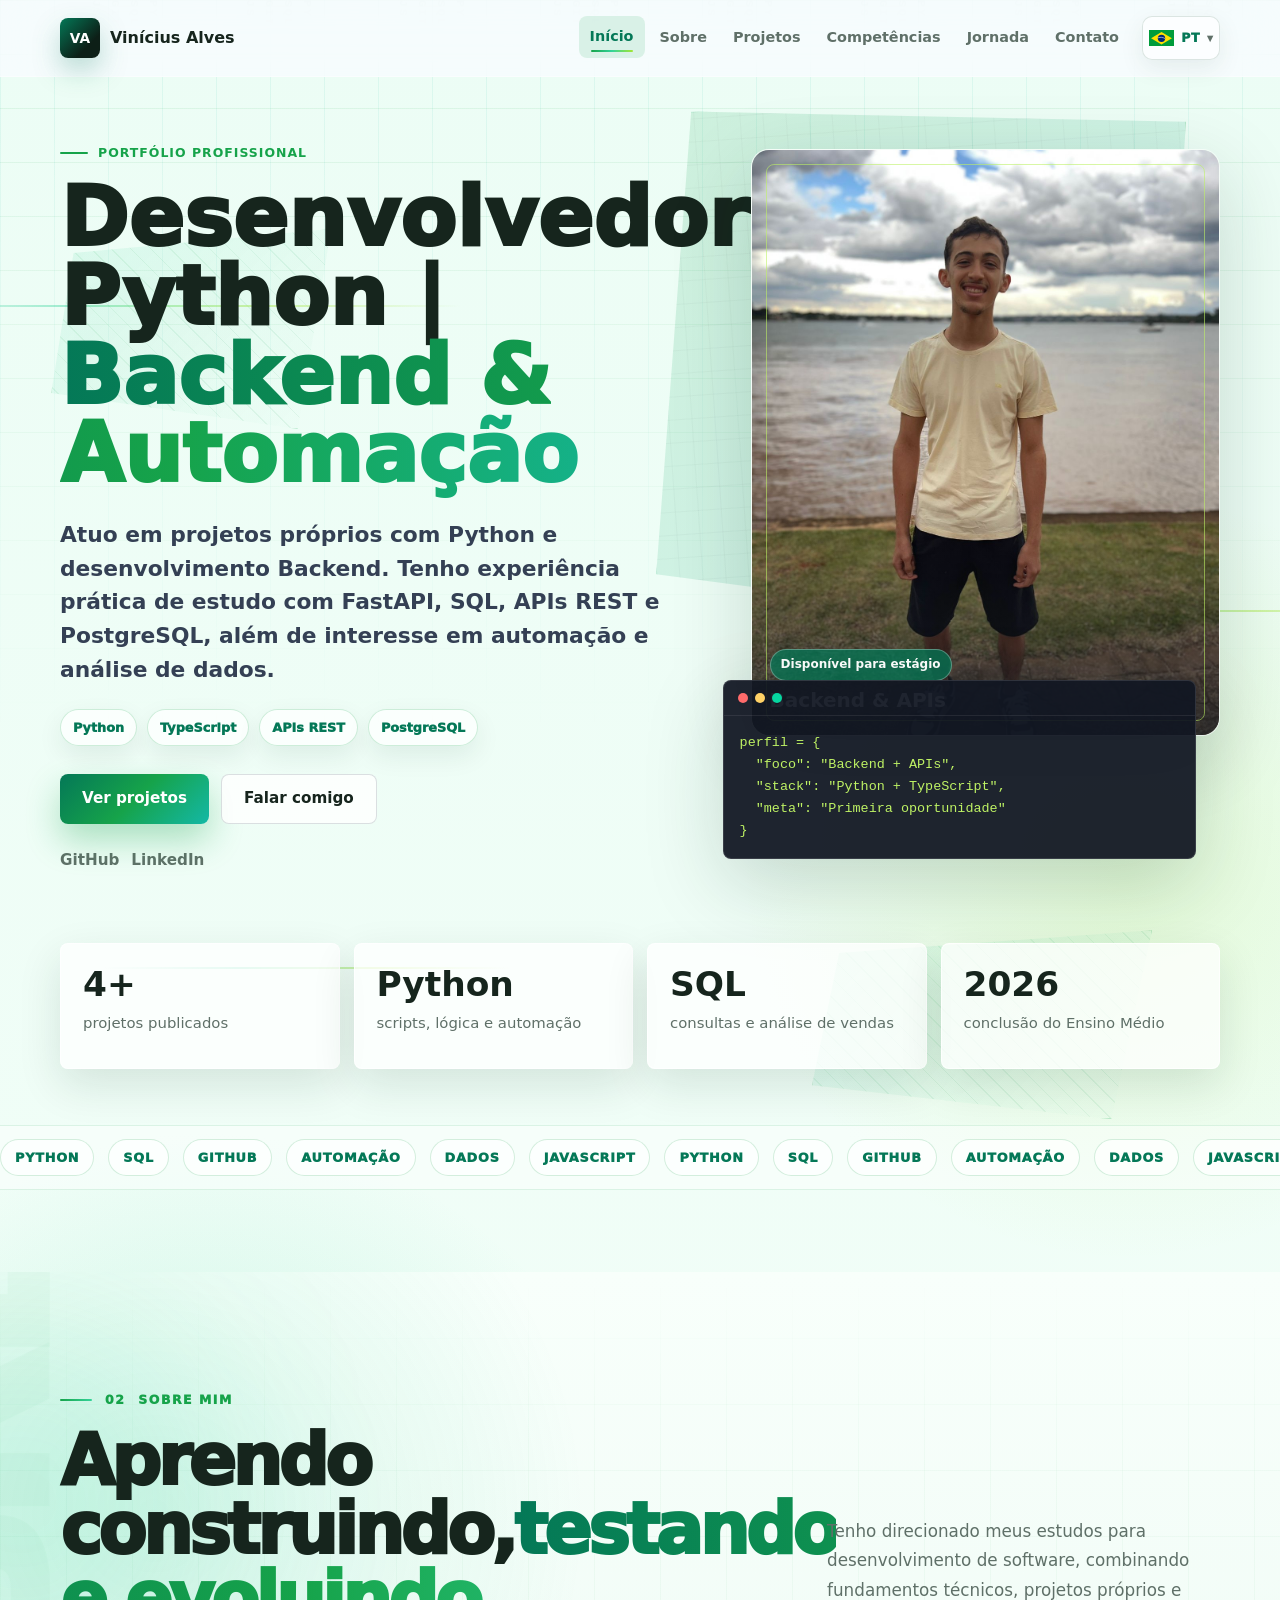
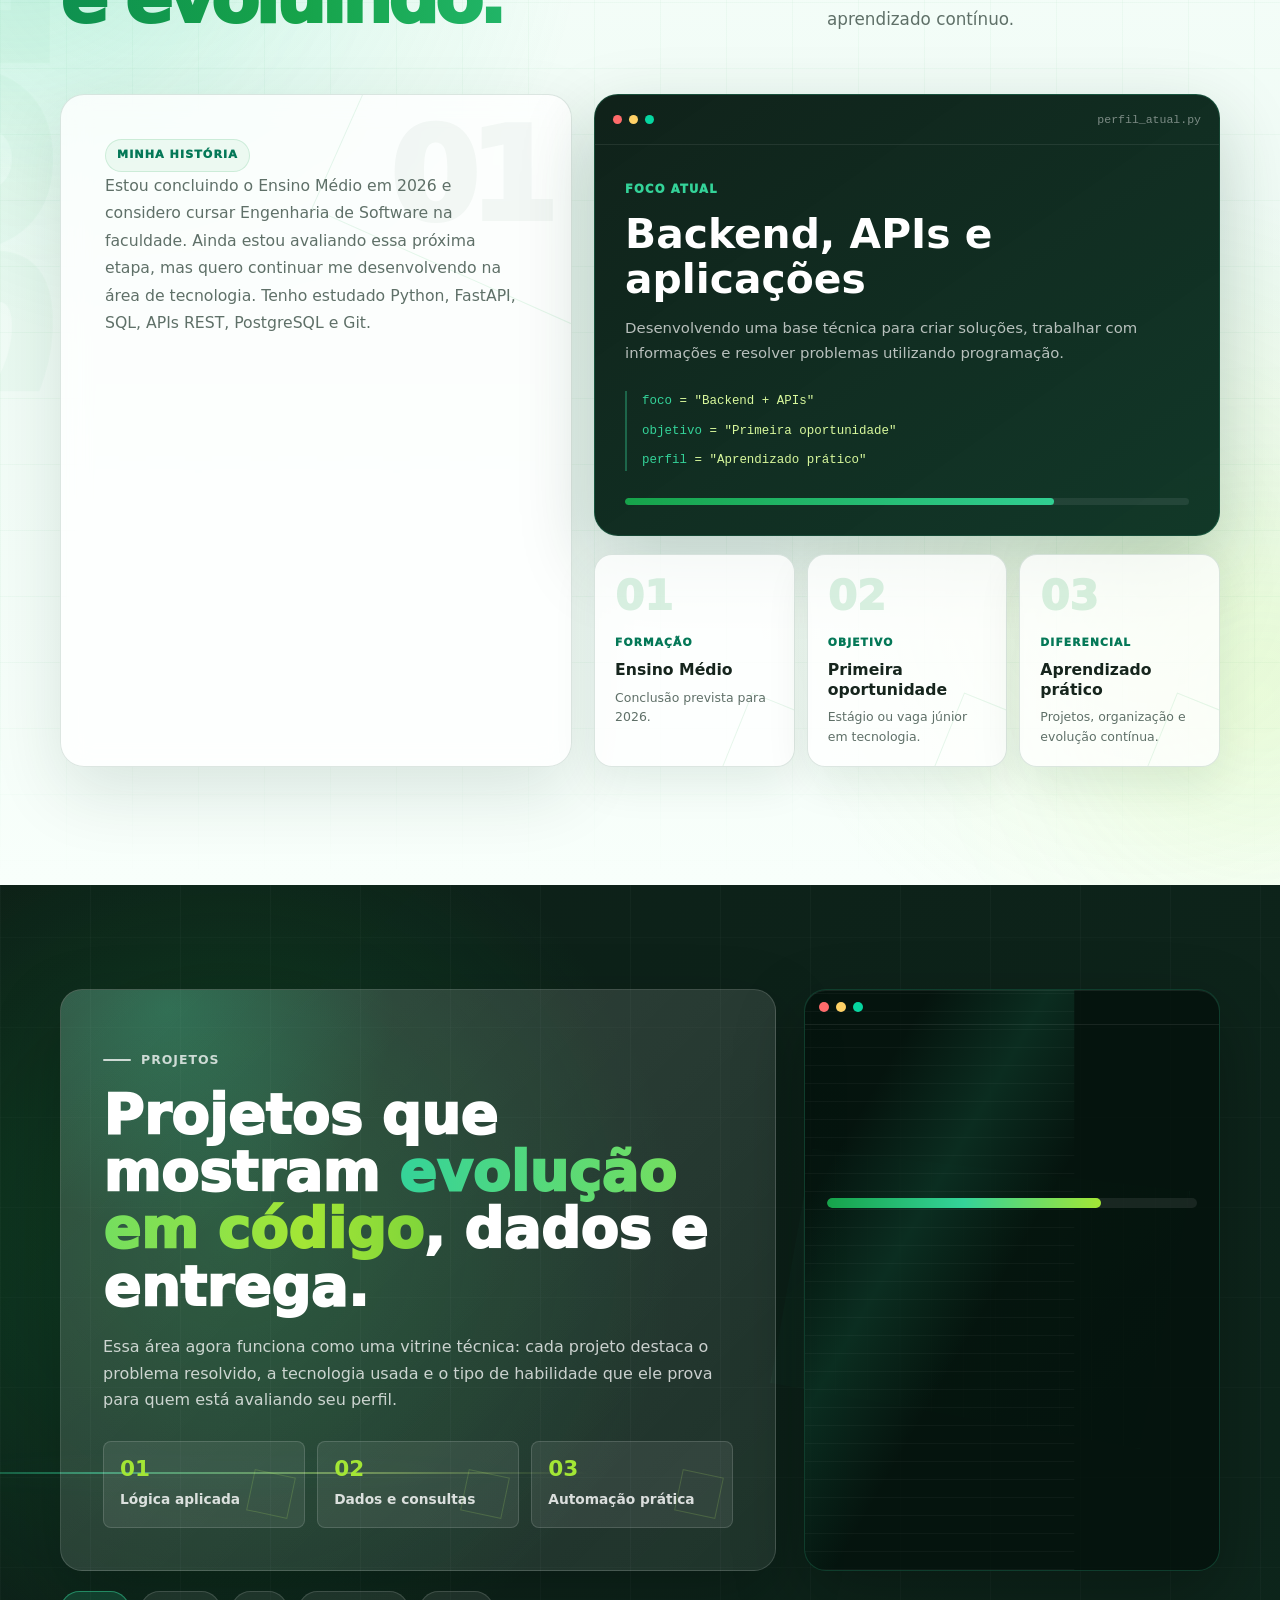
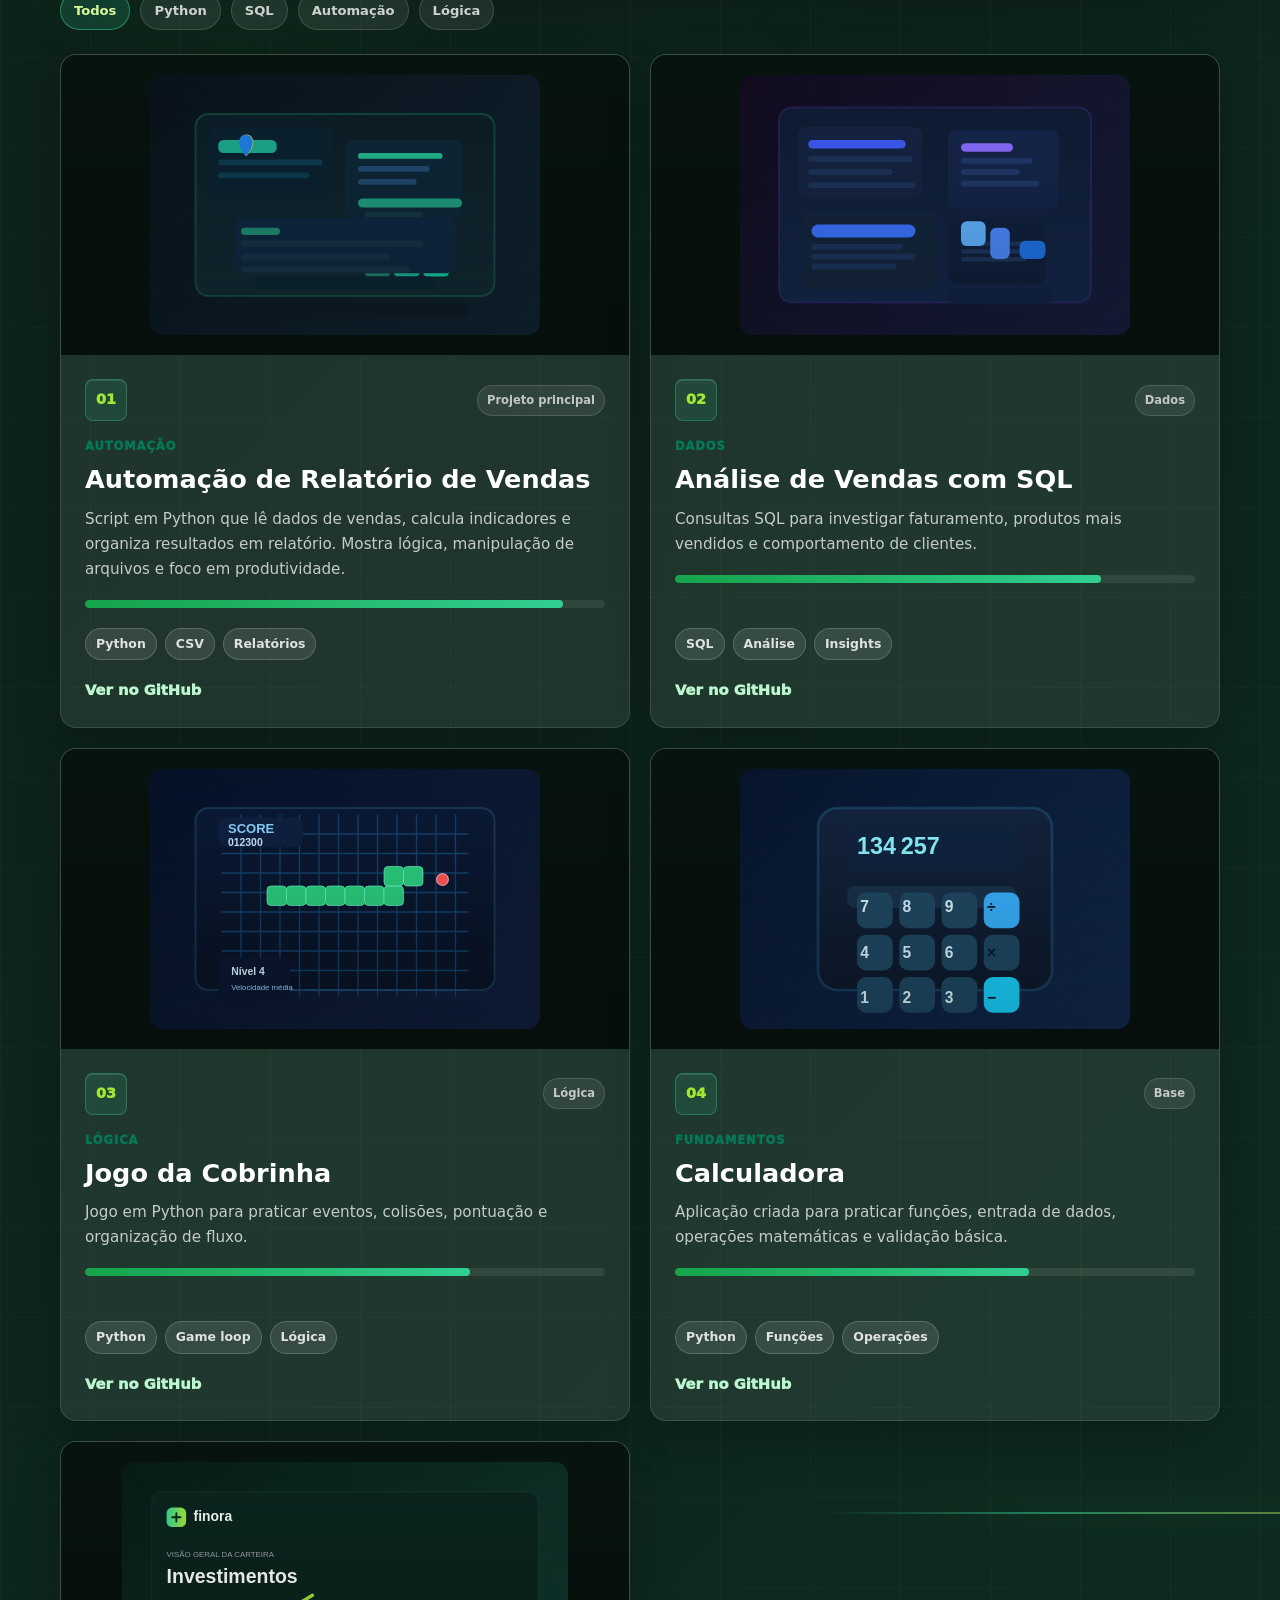
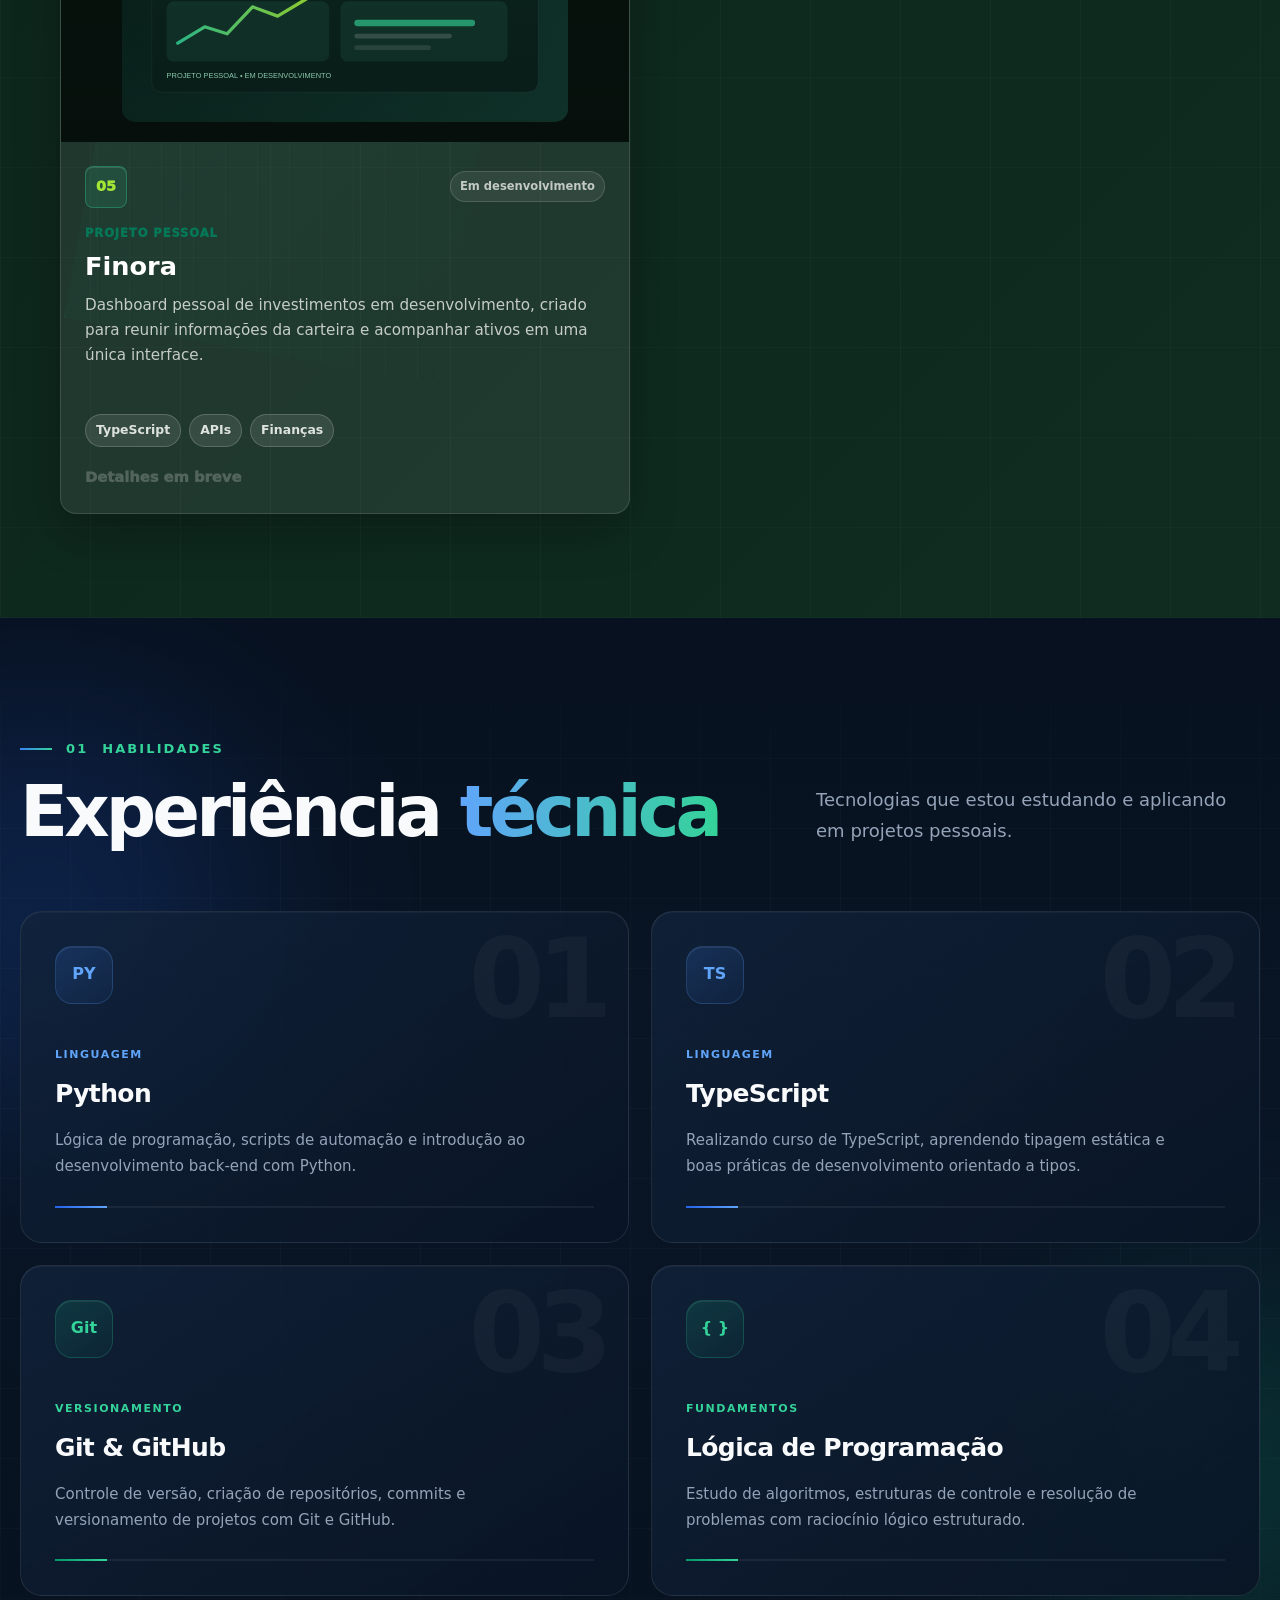
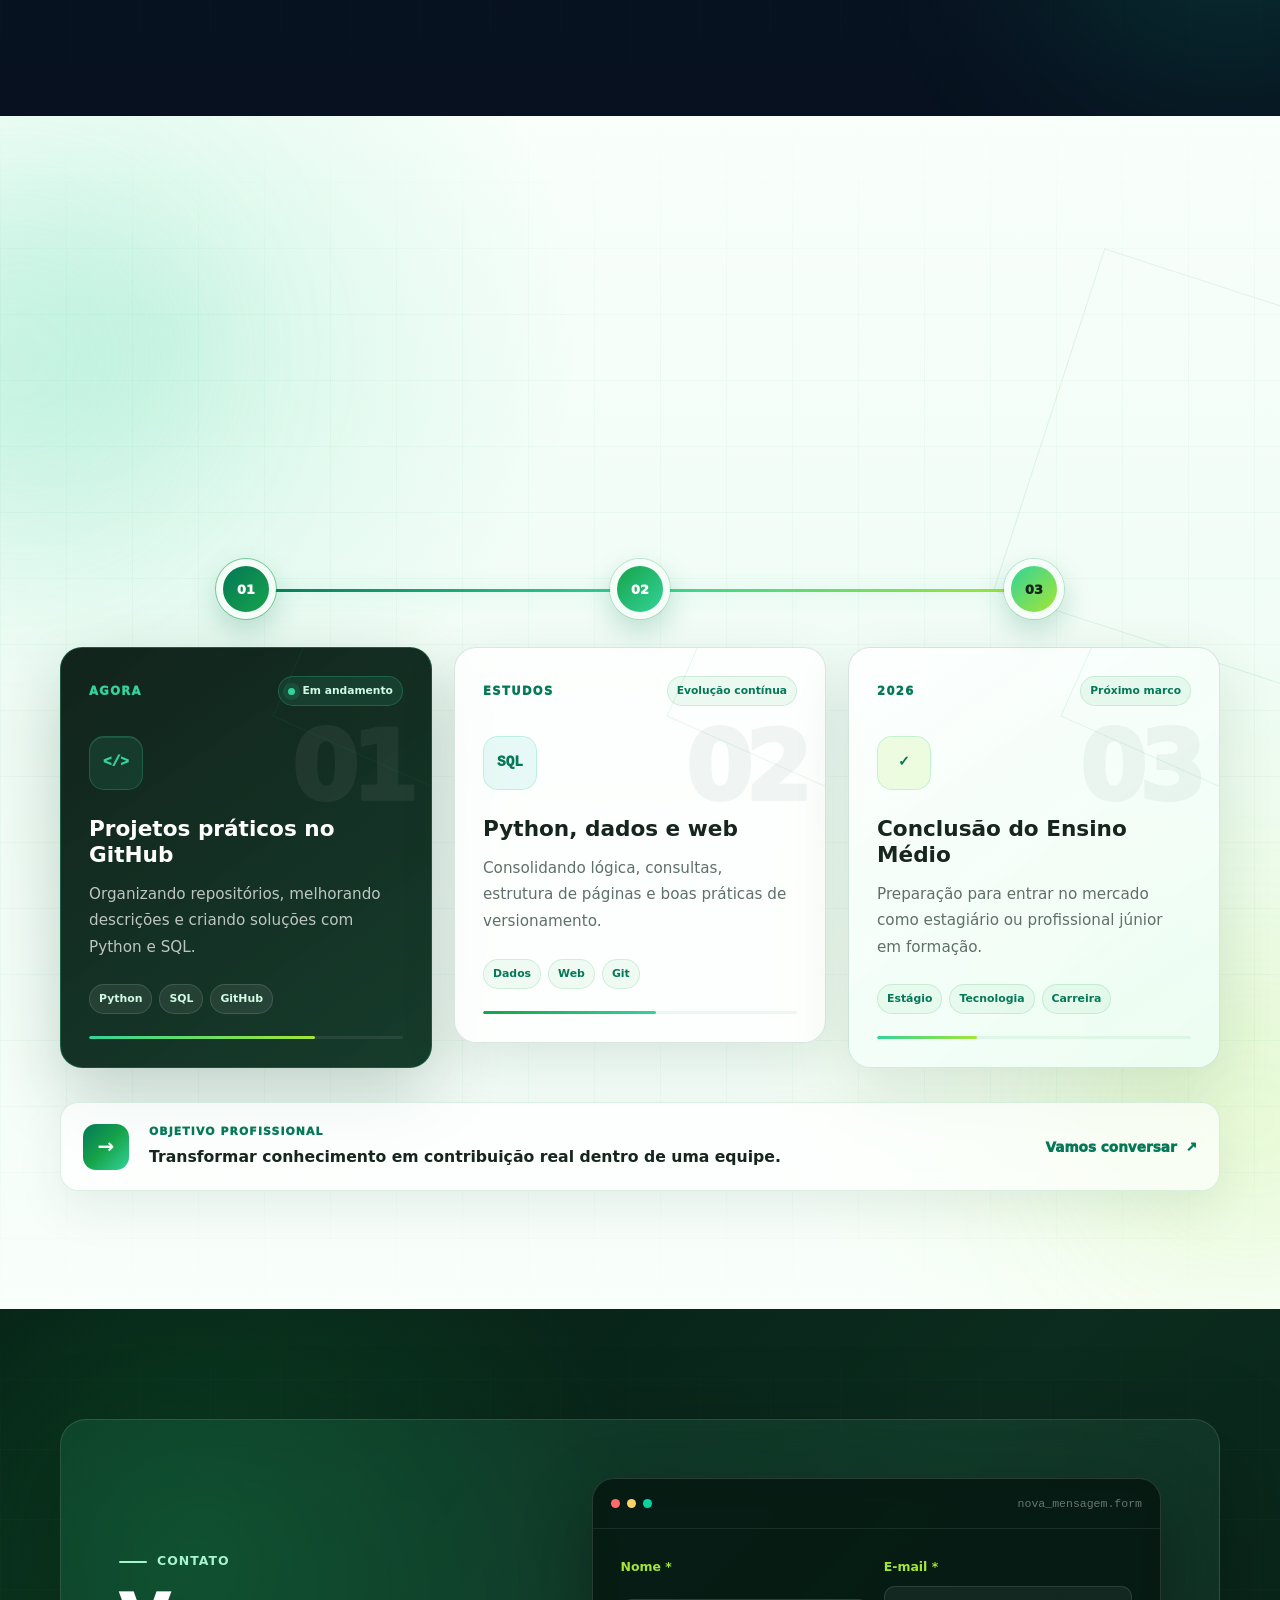
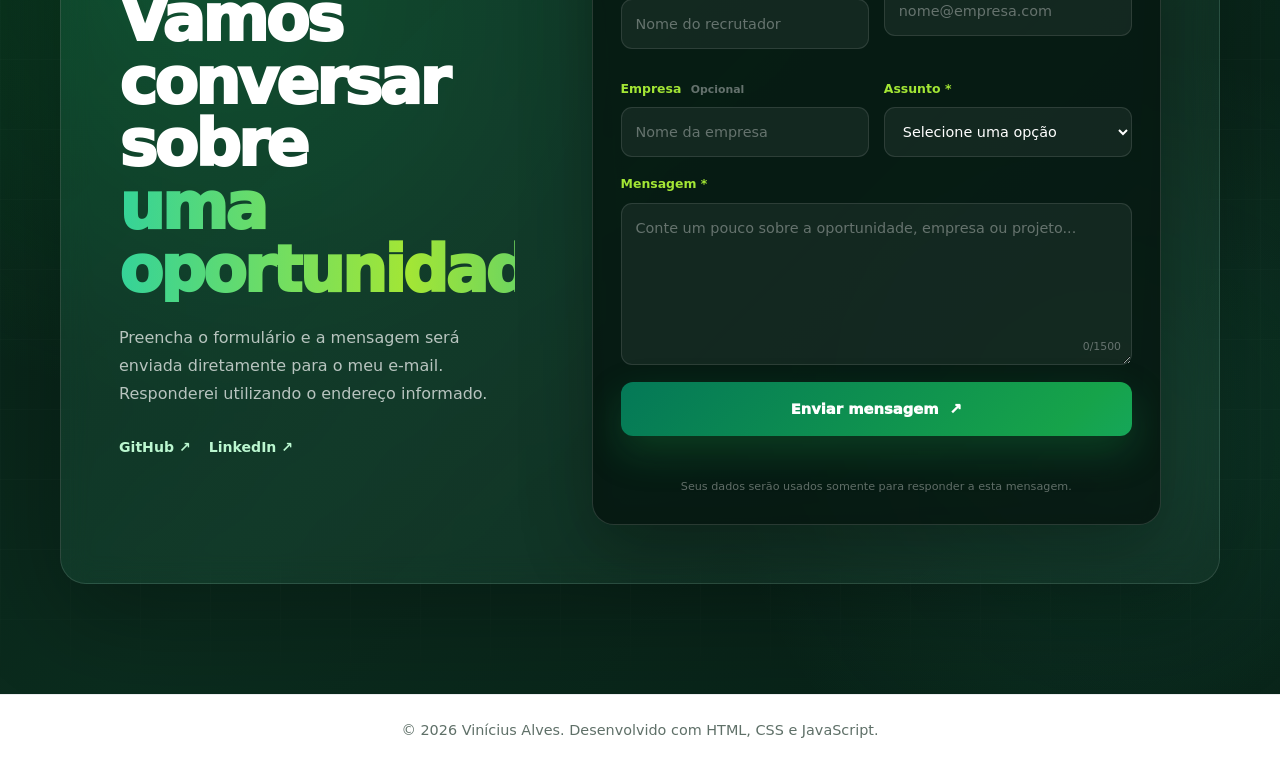
==== commit 904661a3: "Encurtar textos e remover blocos redundantes do portfólio" ====
--- a/index.html
+++ b/index.html
@@ -209,18 +209,16 @@
       <div class="container hero-grid">
         <div class="hero-content reveal">
           <p class="eyebrow" data-i18n="hero.kicker">Portfólio profissional</p>
-          <h1 data-i18n-html="hero.title">Desenvolvedor Python | <span>Backend & Automação</span></h1>
+          <h1 data-i18n-html="hero.title">Desenvolvedor em formação com foco em <span>Backend, Python e TypeScript.</span></h1>
           <p class="role" data-i18n="hero.description">
-            Atuo em projetos próprios com Python e desenvolvimento Backend. Tenho experiência prática de estudo com FastAPI, SQL, APIs REST e PostgreSQL, além de interesse em automação e análise de dados.
+            Sou Vinícius Alves. Estudo desenvolvimento de software e construo projetos próprios para transformar conhecimento em soluções práticas. Tenho interesse em Backend, APIs e desenvolvimento de aplicações.
           </p>
 
           <div class="hero-badges" aria-label="Principais áreas" data-i18n-aria-label="hero.mainAreas">
             <span>Python</span>
-            <span>FastAPI</span>
-            <span>SQL</span>
+            <span>TypeScript</span>
             <span>APIs REST</span>
             <span>PostgreSQL</span>
-            <span>Dados</span>
           </div>
 
           <div class="hero-actions">
@@ -314,9 +312,7 @@
             </h2>
           </div>
 
-          <p data-i18n="about.subtitle">
-            Estou construindo minha entrada na área de tecnologia por meio de estudos, projetos práticos e evolução constante.
-          </p>
+          <p data-i18n="about.subtitle">Estudante de desenvolvimento de software. Aprendo criando projetos e resolvendo problemas.</p>
         </div>
 
         <div class="about-pro-grid">
@@ -327,39 +323,11 @@
               Minha história
             </div>
 
-            <blockquote data-i18n="about.quote">
-              "Meu jeito de aprender é transformar teoria em algo que realmente funciona."
-            </blockquote>
-
             <div class="about-story-copy">
-              <p data-i18n="about.story.p1">
-                Estou concluindo o Ensino Médio em 2026 e considero cursar Engenharia de Software na faculdade. Ainda estou avaliando essa próxima etapa, mas quero continuar me desenvolvendo na área de tecnologia. Tenho estudado Python, FastAPI, SQL, APIs REST, PostgreSQL e Git.
-              </p>
-
-              <p data-i18n="about.story.p2">
-                Também estudo inglês e busco uma oportunidade de estágio ou início de carreira em desenvolvimento, onde possa aprender com uma equipe, contribuir com tarefas reais e evoluir profissionalmente.
-              </p>
-            </div>
-
-            <div class="about-principles">
-              <div>
-                <span>01</span>
-                <strong data-i18n="about.principle.learn.title">Aprender</strong>
-                <p data-i18n="about.principle.learn.desc">Estudar fundamentos com organização.</p>
-              </div>
-
-              <div>
-                <span>02</span>
-                <strong data-i18n="about.principle.build.title">Construir</strong>
-                <p data-i18n="about.principle.build.desc">Transformar conhecimento em projetos.</p>
-              </div>
-
-              <div>
-                <span>03</span>
-                <strong data-i18n="about.principle.evolve.title">Evoluir</strong>
-                <p data-i18n="about.principle.evolve.desc">Revisar, melhorar e documentar.</p>
-              </div>
-            </div>
+              <p data-i18n="about.story.p1">Concluindo o Ensino Médio em 2026. Estudo Python, TypeScript, SQL e Engenharia de Software.</p>
+
+            </div>
+
           </article>
 
           <div class="about-pro-side">
@@ -379,9 +347,7 @@
 
                 <h3 data-i18n="about.focus.title">Backend, APIs e aplicações</h3>
 
-                <p data-i18n="about.focus.desc">
-                  Desenvolvendo uma base técnica para criar soluções, trabalhar com informações e resolver problemas utilizando programação.
-                </p>
+                <p data-i18n="about.focus.desc">Construindo aplicações e APIs com foco em Backend.</p>
 
                 <div class="about-code">
                   <span data-i18n-html="about.focus.code.foco"><i>foco</i> = "Backend + APIs"</span>
@@ -400,21 +366,21 @@
                 <span class="about-info-number">01</span>
                 <span class="about-info-label" data-i18n="about.info.education.label">Formação</span>
                 <strong data-i18n="about.info.education.title">Ensino Médio</strong>
-                <p data-i18n="about.info.education.desc">Conclusão prevista para 2026.</p>
+                <p data-i18n="about.info.education.desc">Conclusão em 2026.</p>
               </article>
 
               <article class="about-info-card reveal">
                 <span class="about-info-number">02</span>
                 <span class="about-info-label" data-i18n="about.info.goal.label">Objetivo</span>
                 <strong data-i18n="about.info.goal.title">Primeira oportunidade</strong>
-                <p data-i18n="about.info.goal.desc">Estágio ou vaga júnior em tecnologia.</p>
+                <p data-i18n="about.info.goal.desc">Estágio em desenvolvimento.</p>
               </article>
 
               <article class="about-info-card reveal">
                 <span class="about-info-number">03</span>
                 <span class="about-info-label" data-i18n="about.info.diff.label">Diferencial</span>
                 <strong data-i18n="about.info.diff.title">Aprendizado prático</strong>
-                <p data-i18n="about.info.diff.desc">Projetos, organização e evolução contínua.</p>
+                <p data-i18n="about.info.diff.desc">Projetos próprios no GitHub.</p>
               </article>
             </div>
           </div>
@@ -435,9 +401,7 @@
           <div class="projects-copy">
             <p class="section-kicker" data-i18n="projects.kicker">Projetos</p>
             <h2 class="section-title" data-i18n-html="projects.title">Projetos que mostram <span>evolução em código</span>, dados e entrega.</h2>
-            <p data-i18n="projects.desc">
-              Essa área agora funciona como uma vitrine técnica: cada projeto destaca o problema resolvido, a tecnologia usada e o tipo de habilidade que ele prova para quem está avaliando seu perfil.
-            </p>
+            <p data-i18n="projects.desc">Projetos práticos, tecnologias utilizadas e código no GitHub.</p>
 
             <div class="project-proof">
               <article>
@@ -493,9 +457,7 @@
               </div>
               <span class="project-type" data-i18n="projects.p1.type">Automação</span>
               <h3 data-i18n="projects.p1.title">Automação de Relatório de Vendas</h3>
-              <p data-i18n="projects.p1.desc">
-                Script em Python que lê dados de vendas, calcula indicadores e organiza resultados em relatório. Mostra lógica, manipulação de arquivos e foco em produtividade.
-              </p>
+              <p data-i18n="projects.p1.desc">Automação em Python para organizar dados de vendas e gerar relatórios.</p>
               <div class="project-progress" aria-hidden="true">
                 <i style="width: 92%"></i>
               </div>
@@ -519,9 +481,7 @@
               </div>
               <span class="project-type" data-i18n="projects.p2.type">Dados</span>
               <h3 data-i18n="projects.p2.title">Análise de Vendas com SQL</h3>
-              <p data-i18n="projects.p2.desc">
-                Consultas SQL para investigar faturamento, produtos mais vendidos e comportamento de clientes.
-              </p>
+              <p data-i18n="projects.p2.desc">Consultas SQL para analisar vendas e encontrar insights.</p>
               <div class="project-progress" aria-hidden="true">
                 <i style="width: 82%"></i>
               </div>
@@ -545,9 +505,7 @@
               </div>
               <span class="project-type" data-i18n="projects.p3.type">Lógica</span>
               <h3 data-i18n="projects.p3.title">Jogo da Cobrinha</h3>
-              <p data-i18n="projects.p3.desc">
-                Jogo em Python para praticar eventos, colisões, pontuação e organização de fluxo.
-              </p>
+              <p data-i18n="projects.p3.desc">Jogo em Python com eventos, colisões e pontuação.</p>
               <div class="project-progress" aria-hidden="true">
                 <i style="width: 74%"></i>
               </div>
@@ -571,9 +529,7 @@
               </div>
               <span class="project-type" data-i18n="projects.p4.type">Fundamentos</span>
               <h3 data-i18n="projects.p4.title">Calculadora</h3>
-              <p data-i18n="projects.p4.desc">
-                Aplicação criada para praticar funções, entrada de dados, operações matemáticas e validação básica.
-              </p>
+              <p data-i18n="projects.p4.desc">Calculadora em Python para praticar funções e validações.</p>
               <div class="project-progress" aria-hidden="true">
                 <i style="width: 68%"></i>
               </div>
@@ -597,7 +553,7 @@
               </div>
               <span class="project-type" data-i18n="projects.finora.type">Projeto pessoal</span>
               <h3>Finora</h3>
-              <p data-i18n="projects.finora.desc">Dashboard pessoal de investimentos em desenvolvimento, criado para reunir informações da carteira e acompanhar ativos em uma única interface.</p>
+              <p data-i18n="projects.finora.desc">Dashboard de investimentos para acompanhar carteira e ativos.</p>
               <div class="tags">
                 <span>TypeScript</span>
                 <span>APIs</span>
@@ -628,9 +584,7 @@
             </h2>
           </div>
 
-          <p data-i18n="skills.subtitle">
-            Tecnologias que estou estudando e aplicando em projetos pessoais.
-          </p>
+          <p data-i18n="skills.subtitle">Tecnologias que estudo e utilizo nos meus projetos.</p>
         </div>
 
         <div class="skills-pro-grid">
@@ -644,9 +598,7 @@
             <div class="skill-pro-content">
               <span class="skill-pro-category" data-i18n="skills.category.language">Linguagem</span>
               <h3>Python</h3>
-              <p data-i18n="skills.python.desc">
-                Lógica de programação, scripts de automação e introdução ao desenvolvimento back-end com Python.
-              </p>
+              <p data-i18n="skills.python.desc">Scripts, automação e fundamentos de Backend.</p>
             </div>
 
             <div class="skill-pro-bottom">
@@ -664,9 +616,7 @@
             <div class="skill-pro-content">
               <span class="skill-pro-category" data-i18n="skills.category.language">Linguagem</span>
               <h3>TypeScript</h3>
-              <p data-i18n="skills.typescript.desc">
-                Realizando curso de TypeScript, aprendendo tipagem estática e boas práticas de desenvolvimento orientado a tipos.
-              </p>
+              <p data-i18n="skills.typescript.desc">Tipagem estática e desenvolvimento com TypeScript.</p>
             </div>
 
             <div class="skill-pro-bottom">
@@ -684,9 +634,7 @@
             <div class="skill-pro-content">
               <span class="skill-pro-category skill-category-green" data-i18n="skills.category.versioning">Versionamento</span>
               <h3>Git & GitHub</h3>
-              <p data-i18n="skills.git.desc">
-                Controle de versão, criação de repositórios, commits e versionamento de projetos com Git e GitHub.
-              </p>
+              <p data-i18n="skills.git.desc">Commits, branches e repositórios no GitHub.</p>
             </div>
 
             <div class="skill-pro-bottom skill-bottom-green">
@@ -704,9 +652,7 @@
             <div class="skill-pro-content">
               <span class="skill-pro-category skill-category-green" data-i18n="skills.category.fundamentals">Fundamentos</span>
               <h3 data-i18n="skills.logic.title">Lógica de Programação</h3>
-              <p data-i18n="skills.logic.desc">
-                Estudo de algoritmos, estruturas de controle e resolução de problemas com raciocínio lógico estruturado.
-              </p>
+              <p data-i18n="skills.logic.desc">Algoritmos, condições, repetições e resolução de problemas.</p>
             </div>
 
             <div class="skill-pro-bottom skill-bottom-green">
@@ -735,9 +681,7 @@
             </h2>
           </div>
 
-          <p class="journey-pro-intro" data-i18n="journey.intro">
-            Minha evolução acontece por etapas: primeiro construo projetos, depois aprofundo meus conhecimentos e me preparo para transformar aprendizado em experiência profissional.
-          </p>
+          <p class="journey-pro-intro" data-i18n="journey.intro">Minha trajetória de estudos e projetos em desenvolvimento.</p>
         </div>
 
         <div class="journey-roadmap reveal">
@@ -758,9 +702,7 @@
               <div class="journey-icon">&lt;/&gt;</div>
               <span class="journey-card-number">01</span>
               <h3 data-i18n="journey.step1.title">Projetos práticos no GitHub</h3>
-              <p data-i18n="journey.step1.desc">
-                Organizando repositórios, melhorando descrições e criando soluções com Python e SQL.
-              </p>
+              <p data-i18n="journey.step1.desc">Projetos pessoais e repositórios no GitHub.</p>
 
               <div class="journey-tags">
                 <span>Python</span>
@@ -788,9 +730,7 @@
               <div class="journey-icon journey-icon-mint">SQL</div>
               <span class="journey-card-number">02</span>
               <h3 data-i18n="journey.step2.title">Python, dados e web</h3>
-              <p data-i18n="journey.step2.desc">
-                Consolidando lógica, consultas, estrutura de páginas e boas práticas de versionamento.
-              </p>
+              <p data-i18n="journey.step2.desc">Aprofundando Python, TypeScript, SQL e desenvolvimento web.</p>
 
               <div class="journey-tags">
                 <span data-i18n="journey.tag.data">Dados</span>
@@ -818,9 +758,7 @@
               <div class="journey-icon journey-icon-lime">✓</div>
               <span class="journey-card-number">03</span>
               <h3 data-i18n="journey.step3.title">Conclusão do Ensino Médio</h3>
-              <p data-i18n="journey.step3.desc">
-                Preparação para entrar no mercado como estagiário ou profissional júnior em formação.
-              </p>
+              <p data-i18n="journey.step3.desc">Preparação para iniciar a graduação e atuar em tecnologia.</p>
 
               <div class="journey-tags">
                 <span data-i18n="journey.tag.internship">Estágio</span>
@@ -864,35 +802,8 @@
               <span>uma oportunidade?</span>
             </h2>
 
-            <p class="contact-text" data-i18n="contact.text">
-              Preencha o formulário e a mensagem será enviada diretamente para o meu e-mail. Responderei utilizando o endereço informado.
-            </p>
-
-            <div class="contact-form-details">
-              <article>
-                <span>01</span>
-                <div>
-                  <strong data-i18n="contact.step1.title">Envie sua mensagem</strong>
-                  <p data-i18n="contact.step1.desc">Informe os detalhes da oportunidade ou projeto.</p>
-                </div>
-              </article>
-
-              <article>
-                <span>02</span>
-                <div>
-                  <strong data-i18n="contact.step2.title">Recebo por e-mail</strong>
-                  <p data-i18n="contact.step2.desc">As informações chegam diretamente na minha caixa de entrada.</p>
-                </div>
-              </article>
-
-              <article>
-                <span>03</span>
-                <div>
-                  <strong data-i18n="contact.step3.title">Entro em contato</strong>
-                  <p data-i18n="contact.step3.desc">Responderei pelo e-mail informado no formulário.</p>
-                </div>
-              </article>
-            </div>
+            <p class="contact-text" data-i18n="contact.text">Entre em contato pelo formulário ou pelas minhas redes profissionais.</p>
+
 
             <div class="contact-social-links">
               <a href="https://github.com/Vinicius1-dev" target="_blank" rel="noopener">GitHub ↗</a>
